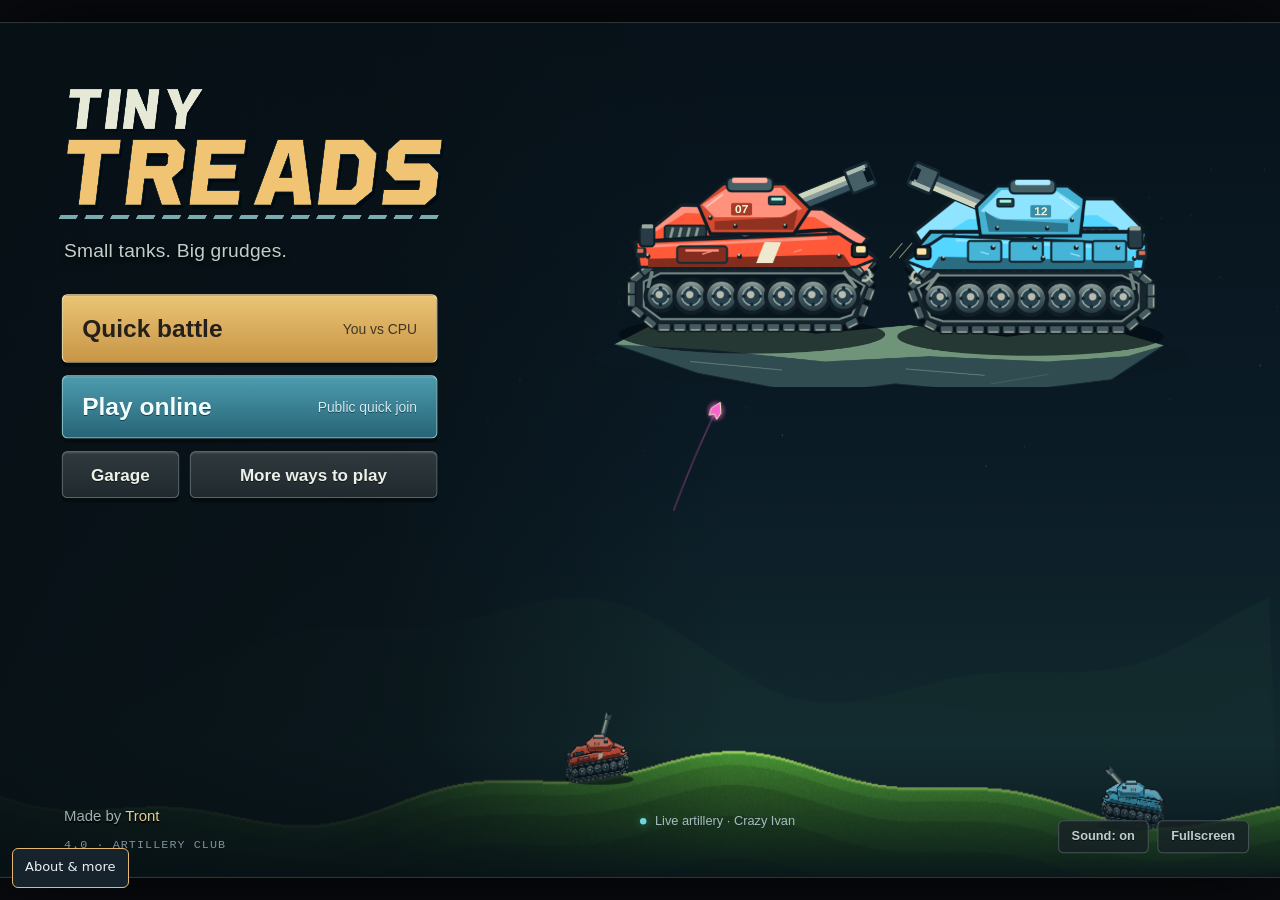
==== index.html @ 69f304ef "Adopt verified visible previews and gameplay resource policy" ====
<!doctype html>
<html lang="en">
<head>
<link rel="stylesheet" href="tront-about-discovery.css">
<link rel="stylesheet" href="tront-about-shell.css">
<script src="tront-about-shell.js"></script>

<meta charset="utf-8">
<meta name="viewport" content="width=device-width,initial-scale=1,viewport-fit=cover">
<meta name="theme-color" content="#080a08">
<title>Tiny Treads · Small tanks. Big grudges. · Tront</title>
<meta name="description" content="Tiny Treads is a free browser artillery game by Tront. Destructible terrain, 400 wild weapons, local and online rivalries. Small tanks. Big grudges.">
<meta name="author" content="Trent Sterling (Tront)">
<link rel="canonical" href="https://tront.xyz/tinytreads/">
<meta property="og:type" content="website">
<meta property="og:title" content="Tiny Treads by Tront">
<meta property="og:description" content="Small tanks. Big grudges. Turn-based artillery with destructible terrain and 400 wild weapons, against the CPU or online. Free in the browser.">
<meta property="og:url" content="https://tront.xyz/tinytreads/">
<meta property="og:image" content="https://tront.xyz/tinytreads/og-image.png?v=2">
<meta property="og:image:width" content="1200"><meta property="og:image:height" content="630">
<meta name="twitter:card" content="summary_large_image">
<meta name="twitter:title" content="Tiny Treads by Tront">
<meta name="twitter:description" content="Small tanks. Big grudges. Turn-based artillery with destructible terrain and 400 wild weapons, against the CPU or online. Free in the browser.">
<meta name="twitter:image" content="https://tront.xyz/tinytreads/og-image.png?v=2">
<style>
:root{color-scheme:dark;--acid:#c5f454;--orange:#ffac42;--muted:#9ba59b;--red:#ff6946;--blue:#55d6ff}*{box-sizing:border-box}html,body{margin:0;width:100%;height:100%;overflow:hidden;background:#040504;font:16px/1.35 Arial,Helvetica,sans-serif;color:#eff3e8;user-select:none;-webkit-user-select:none;touch-action:none}button,input,select{font:inherit}button{cursor:pointer;color:#eef0df;touch-action:manipulation}button:focus-visible,input:focus-visible,select:focus-visible{outline:2px solid #d8ff73;outline-offset:3px}button:disabled{cursor:default;filter:saturate(.2);opacity:.48}button,input,select{ -webkit-tap-highlight-color:transparent}input,select{color:#eef3e1;background:#0b0e0a;border:1px solid #4a5044;border-radius:3px;padding:10px;user-select:text;touch-action:auto}select{cursor:pointer}button{border:1px solid #6f7463;border-radius:4px;background:linear-gradient(#3a4035,#242820 45%,#191c16 47%,#292e23);box-shadow:inset 0 1px #a4ac8660,inset 0 -2px #080a06,0 2px 2px #0008;text-shadow:0 2px #000;padding:8px 15px;font-weight:700;transition:filter .1s,border-color .1s}button:hover:not(:disabled){filter:brightness(1.24);border-color:#d6e4b9}button:active:not(:disabled){transform:translateY(1px);box-shadow:inset 0 2px 5px #000b}button.primary{color:#ebffae;border-color:#9eb64c;background:linear-gradient(#5b702a,#3b4c18 48%,#253411 50%,#384721)}button.orange{border-color:#d88c40;background:linear-gradient(#a75e21,#793b15 46%,#54230e 48%,#773611);color:#fff2c6}button.flat{box-shadow:none;background:#10140dc9;border-color:#48513b;color:#c3d0ad}button.small{font-size:14px;padding:6px 12px}a{color:#c5f454;text-decoration:none}a:hover{text-decoration:underline}[hidden]{display:none!important}#stage{width:1200px;height:800px;position:absolute;left:50%;top:50%;transform-origin:center;background:#000;box-shadow:0 0 0 1px #454c35,0 0 100px #000;overflow:hidden}#field{position:absolute;inset:0;width:1200px;height:610px;display:block;cursor:crosshair}#hud{position:absolute;top:610px;left:0;width:1200px;height:190px;background:repeating-linear-gradient(0deg,#ffffff02 0px,#ffffff02 1px,transparent 1px,transparent 3px),linear-gradient(#4b5040 0,#252b20 4px,#353b2f 8px,#24291f 40%,#141912);border-top:2px solid #8b9970;box-shadow:0 -4px 12px #0009,inset 0 0 0 3px #10140e;padding:0 14px}#statusbar{height:35px;display:flex;align-items:center;gap:10px;border-bottom:1px solid #10170d;color:#c7d1ba;font-size:14px}#status{color:var(--acid);font-weight:bold;min-width:166px}#shotNote{color:#aab899;flex:1;white-space:nowrap;overflow:hidden;text-overflow:ellipsis}#controls{height:128px;display:flex;align-items:stretch;gap:10px;padding:9px 0 6px}.instrument{position:relative;border:1px solid #0b1108;border-top-color:#78866a;border-radius:5px;background:linear-gradient(#182014,#10170c);box-shadow:inset 0 2px 8px #000a,0 1px #5d6a4c88}.label{display:block;color:#b2c39c;text-transform:uppercase;letter-spacing:2px;font-size:12px;font-weight:bold}.movebox{width:116px;padding:9px 8px;text-align:center}.movebox .label{margin-bottom:6px}.movebox button{font-size:12px;padding:7px 6px;min-width:45px}.movebox strong{display:block;color:#e3edcf;font-size:16px;margin-top:5px}.weaponbox{width:332px;padding:8px 10px}.weaponbox .label{padding-left:3px}.weapon-main{padding:0;display:flex;align-items:center;text-align:left;width:100%;border:0;box-shadow:none;background:transparent;height:56px}.weapon-main img{width:47px;height:47px;margin-right:9px;image-rendering:auto}.weapon-main span{font-size:21px;overflow:hidden;white-space:nowrap;text-overflow:ellipsis}.weapon-nav{display:flex;gap:8px}.weapon-nav button{font-size:12px;padding:4px 10px}.weapon-nav .remaining{margin-left:auto;font-size:13px;color:#afbd9c;align-self:center}.anglebox{width:202px;padding:7px 8px;display:flex;gap:7px}.anglebox canvas{width:100px;height:94px;touch-action:none;cursor:crosshair}.numcol{width:75px;text-align:center}.numcol .label{margin:2px 0 5px}.readout{background:#070b05;border:1px solid #465139;box-shadow:inset 0 1px 4px #000;color:#e7ffd2;text-shadow:0 0 9px #bafa3e33;font:700 28px/1.1 'Courier New',monospace}.numcol input{width:75px;height:38px;text-align:center;padding:3px;border-radius:2px;appearance:textfield}.numcol input::-webkit-inner-spin-button{appearance:none}.pair{display:flex;gap:4px;margin-top:5px}.pair button{flex:1;padding:4px 0;font-size:13px}.powerbox{flex:1;padding:9px 12px;min-width:209px}.powerhead{display:flex;align-items:center;justify-content:space-between}.powerhead input{width:72px;height:37px;text-align:center;padding:2px;border-radius:2px;appearance:textfield}.powerhead input::-webkit-inner-spin-button{appearance:none}input[type=range]{appearance:none;background:#090e05;box-shadow:inset 0 2px 4px #000;border:1px solid #556641;border-radius:2px;height:17px;padding:0;user-select:none;touch-action:none;cursor:ew-resize}input[type=range]::-webkit-slider-thumb{appearance:none;width:15px;height:26px;background:linear-gradient(90deg,#bbc898,#edfaca 40%,#6b7c4d);border:1px solid #d5e3b4;border-radius:2px;box-shadow:0 2px 4px #000}#powerSlider{width:100%;margin:14px 0 0;background:linear-gradient(to right,#719029 0%,#c4e358 65%,#e09d39 100%)}.ticklabels{display:flex;justify-content:space-between;font:12px 'Courier New';color:#93a180;margin-top:6px}.firebox{width:183px;display:flex;flex-direction:column;gap:5px}#fire{position:relative;flex:1;border:2px solid #d79139;border-bottom:5px solid #582c0c;background:linear-gradient(#ffce67,#f08f28 44%,#bf5315 47%,#db6d1b);box-shadow:inset 0 0 0 3px #ffffff22,0 3px 9px #0009;color:#321404;font:900 italic 42px/1 Arial Black,Arial,sans-serif;text-shadow:0 1px #ffd588,2px 3px #f7b044;letter-spacing:-1px}#fire span{display:block;font:700 12px Arial;letter-spacing:2px;margin-top:7px;text-shadow:none;color:#65320e}#fire:disabled{font-size:23px;letter-spacing:0}.firebox .label{text-align:center;font-size:11px;letter-spacing:1px}#keyline{display:flex;justify-content:space-between;align-items:center;font-size:12px;color:#9ead88;height:25px;border-top:1px solid #6c785144}#keyline b{color:#d1dabc;font-weight:normal}#rangebar{position:absolute;top:69px;left:50%;transform:translateX(-50%);display:flex;gap:5px;white-space:nowrap}#rangebar button{font-size:12px;padding:6px 10px;background:#0b0b0be6;border-color:#424b3a}#rangebar .lit{color:#e1ff96;border-color:#98bb43}.overlay{position:absolute;inset:0;background:#0009;z-index:10;display:flex;align-items:center;justify-content:center;backdrop-filter:blur(3px)}.sheet{background:linear-gradient(115deg,#2d3626,#141b10 42%,#151b11);border:1px solid #828f68;box-shadow:inset 0 0 0 4px #090f07,0 30px 80px #000e;border-radius:8px;padding:28px;position:relative}.sheet:before,.sheet:after{content:'';position:absolute;top:10px;width:5px;height:5px;border-radius:50%;background:#81896e;box-shadow:0 1px 2px #000}.sheet:before{left:10px}.sheet:after{right:10px}.sheet h1,.sheet h2{font-family:Arial Black,Arial,sans-serif;margin:0;text-shadow:0 3px #000;letter-spacing:-1px}.sheet h2{font-size:36px}.eyebrow{font-size:12px;font-weight:bold;letter-spacing:3px;color:#b4d27c;text-transform:uppercase;margin-bottom:6px}.subtle{color:#b0bca2}.row{display:flex;align-items:center;gap:12px}.row.between{justify-content:space-between}.grow{flex:1}#title{background:linear-gradient(#0002,#0000);backdrop-filter:none;align-items:flex-start;padding-top:64px;pointer-events:none}#titleContent{width:600px;text-align:center;pointer-events:auto}#logo{width:600px;height:205px;display:block}#title .tagline{font-size:18px;color:#d3deb9;margin:-1px 0 22px;text-shadow:0 2px 5px #000}.title-actions{width:354px;margin:0 auto;display:grid;gap:9px}.title-actions button{height:48px;font-size:19px;box-shadow:inset 0 1px #a4ac8660,inset 0 -2px #080a06,0 5px 10px #0008}.title-actions button:first-child{height:57px;font-size:24px}.title-actions .twocol{display:flex;gap:9px}.title-actions .twocol button{width:50%;height:42px;font-size:16px}#title .signature{margin-top:15px;color:#a1ad90;font-size:13px;text-shadow:0 2px #000}.buildtag{position:absolute;bottom:15px;left:19px;color:#a8b890;font-size:12px;letter-spacing:1px}.cornerbuttons{position:absolute;bottom:12px;right:16px;display:flex;gap:8px}.setup-sheet{width:724px}.setup-grid{display:grid;grid-template-columns:1fr 1fr;gap:19px;margin:23px 0}.setup-grid label{font-size:15px;color:#b9c8a7;display:grid;gap:7px}.setup-grid input,.setup-grid select{width:100%;height:43px}.ruleline{padding:13px 0;margin-bottom:14px;border-top:1px solid #53663a;border-bottom:1px solid #53663a;font-size:15px;color:#d2dfbe}.setup-grid .wide{grid-column:1/3}.checkrow{font-size:15px!important;display:flex!important;align-items:center;gap:12px!important}.checkrow input{width:19px!important;height:19px!important;accent-color:#b8e24b;user-select:none}.shop-sheet{width:1136px;height:737px;padding:23px}.shop-layout{display:grid;grid-template-columns:212px 1fr 212px;gap:15px;height:542px;margin-top:17px}.draft-side{background:#080e078f;border:1px solid #374630;border-radius:4px;padding:14px}.draft-side h3{margin:0 0 12px;font-size:17px}.draft-slots{display:flex;flex-direction:column;gap:6px}.draft-slot{font-size:13px;height:36px;display:flex;align-items:center;gap:6px;border-bottom:1px solid #26321e}.draft-slot img{width:25px;height:25px}.draft-slot.empty{color:#46573a}.draft-slot span{overflow:hidden;white-space:nowrap;text-overflow:ellipsis}#offer{display:grid;grid-template-columns:1fr 1fr;grid-template-rows:repeat(10,1fr);gap:5px;align-content:start}.offer{display:flex;align-items:center;padding:3px 7px;text-align:left;font-size:14px;height:48px}.offer img{width:33px;height:33px;margin-right:7px;flex-shrink:0}.offer .wpname{display:block;white-space:nowrap;overflow:hidden;text-overflow:ellipsis;max-width:198px}.offer small{display:block;font-size:10px;color:#aab991;margin-top:2px;letter-spacing:1px;text-transform:uppercase}.offer.claimed{background:#080c06;box-shadow:none;border-color:#2c3624;opacity:.4}.offer.selected{border-color:#d1ed82;box-shadow:inset 0 0 12px #92d73222}.shop-footer{margin-top:13px;display:flex;align-items:center;gap:12px;min-height:55px}#shopDescription{font-size:14px;color:#c1d0ab;flex:1}.arsenal-sheet{width:1110px;height:735px;display:flex;flex-direction:column;padding:25px}.arsenal-controls{display:flex;gap:11px;margin:18px 0 13px}.arsenal-controls input{flex:1}.arsenal-controls select{max-width:200px}.arsenal-layout{display:grid;grid-template-columns:1fr 285px;gap:18px;min-height:0;flex:1}.arsenal-list{overflow-y:auto;touch-action:pan-y;display:grid;grid-template-columns:1fr 1fr;gap:7px;align-content:start;padding:1px 8px 4px 0;scrollbar-color:#607540 #10170c;scrollbar-width:thin}.arsenal-item{display:flex;align-items:center;gap:9px;height:67px;text-align:left;padding:7px 9px;font-size:15px}.arsenal-item img{width:40px;height:40px}.arsenal-item>span{min-width:0}.arsenal-item .wpname{display:block;white-space:nowrap;overflow:hidden;text-overflow:ellipsis}.arsenal-item small{display:block;font-size:11px;color:#abbc96;margin-top:3px}.arsenal-item.selected{border-color:#c2ef64;background:linear-gradient(#3f532c,#22351a)}.arsenal-item.used{opacity:.38}.weapon-detail{border:1px solid #4f643a;border-radius:5px;background:#080f0799;padding:21px;display:flex;align-items:center;text-align:center;flex-direction:column}.weapon-detail>img{width:130px;height:130px;margin:6px 0 10px}.weapon-detail h3{font-size:24px;line-height:1.15;margin:4px 0 10px}.weapon-detail p{font-size:15px;color:#bccba9;line-height:1.5;min-height:72px;margin:10px 0 12px}.weapon-detail button{width:100%;font-size:17px;margin-top:auto}.badge{font-size:11px;letter-spacing:1px;color:#cedc9b;background:#253617;padding:5px 9px;border:1px solid #52683a;border-radius:3px;display:inline-block}.detail-meta{font-size:12px;color:#8fa176;margin:10px 0 15px}.arsenal-bottom{font-size:12px;color:#9cad85;margin-top:12px}.pause-sheet{width:518px}.pause-sheet .buttons{display:grid;gap:10px;margin-top:24px}.pause-sheet .buttons button{height:43px}.settingsrow{display:flex;align-items:center;justify-content:space-between;font-size:15px;margin:15px 0}.settingsrow input[type=range]{width:170px}.help-sheet{width:758px}.help-sheet p{color:#c1ceb1;font-size:16px}.help-grid{display:grid;grid-template-columns:1fr 1fr;gap:11px 25px;margin:23px 0}.help-grid div{padding:9px 0;border-bottom:1px solid #3d4d2d;font-size:15px}.help-grid b{color:#d9eea6;display:block;font-size:16px;margin-bottom:3px}.results-sheet{width:700px;text-align:center}.result-title{font-size:49px!important;margin:8px 0 20px!important}.scorecards{display:flex;gap:20px;margin:23px 0}.scorecard{flex:1;padding:23px;border:1px solid #617a43;background:#080c06}.scorecard strong{display:block;font:700 64px 'Courier New';color:#ecf6db}.scorecard h3{margin:0 0 10px;font-size:20px}.scorecard small{color:#b1c09b}.results-sheet .row{justify-content:center}.results-sheet .row button{font-size:17px}#perf{position:absolute;left:12px;top:87px;pointer-events:none;z-index:8;font:12px/1.55 'Courier New';white-space:pre;background:#080b06e8;border:1px solid #5c733a;color:#d7e9b0;padding:10px}#toast{position:absolute;left:50%;top:555px;transform:translateX(-50%);padding:10px 23px;color:#e9f8d2;background:#0b1007eb;border:1px solid #728753;z-index:20;border-radius:4px;font-size:15px;pointer-events:none;max-width:900px;text-align:center}#bootError{position:absolute;inset:20px;z-index:100;background:#190d07;border:2px solid #ff9e3e;white-space:pre-wrap;padding:40px;font:17px monospace;user-select:text}#portraitHint{position:fixed;top:3px;left:0;right:0;text-align:center;color:#a4b58c;font-size:11px;display:none;pointer-events:none}@media(orientation:portrait){#portraitHint{display:block}}@media(prefers-reduced-motion:reduce){button{transition:none}}

/* Tiny Treads: a machined little arcade, not a dashboard. */
#title{padding:70px 0 0 65px;justify-content:flex-start;align-items:flex-start;background:linear-gradient(90deg,#02050255,transparent 70%)}#titleContent{width:570px;text-align:left}#logo{width:570px;height:195px}#title .tagline{text-align:center;font-size:22px;letter-spacing:.8px;margin:14px 0 24px;color:#eef5cf}#title .signature{text-align:center;font-size:15px;margin-top:20px}.title-actions{position:absolute;left:769px;top:99px;width:348px;gap:11px;padding:20px;background:linear-gradient(120deg,#283022ed,#10160ce8);border:1px solid #7a8a59;box-shadow:inset 0 0 0 4px #0a0f07,0 20px 50px #000a;border-radius:6px}.title-actions button{height:48px;font-size:18px}.title-actions button:first-child{height:72px;font-size:24px}.title-actions button small{display:block;font:12px Arial;letter-spacing:0;margin-top:2px;opacity:.78}.title-actions .twocol button small{display:none}.title-actions .twocol button{font-size:15px;height:45px;padding:5px 4px}.title-strap{font:700 12px 'Courier New',monospace;color:#b2c890;letter-spacing:2px;text-align:center;margin:0 0 4px}.title-emblem{width:390px;margin:38px auto 0;text-align:center;border-top:1px solid #7390426b;border-bottom:1px solid #7390426b;padding:15px 0;color:#bfd599;font:700 14px 'Courier New',monospace;letter-spacing:2px}.title-emblem b{color:#ebffb6}.buildtag{font-size:13px}.cornerbuttons{pointer-events:auto}#titleTanks{width:520px;height:138px;margin-left:24px;margin-top:4px;display:block}.setup-sheet{width:980px;padding:25px}.setup-grid{grid-template-columns:1fr 1fr 1fr;gap:14px;margin:19px 0}.setup-grid input,.setup-grid select{height:42px}.setup-grid label{font-size:15px}.setup-grid .wide{grid-column:auto}.setup-checks{display:flex;align-items:center;gap:24px;margin:12px 0 18px;font-size:15px}.setup-checks label{display:flex;gap:8px;align-items:center}.setup-checks input{width:18px;height:18px;accent-color:#c7ed57}.setup-sheet .ruleline{margin:12px 0;padding:12px 0}.landscape-peek{position:absolute;right:29px;top:25px;width:176px;height:61px;border:1px solid #495536;border-radius:3px}.setup-sheet h2{font-size:32px}.setup-sheet .eyebrow{max-width:650px}.garage-sheet{width:1088px;height:714px;padding:27px}.garage-layout{display:grid;grid-template-columns:550px 1fr;gap:28px;margin-top:12px}.garage-display{position:relative}#garageCanvas{width:550px;height:394px;background:radial-gradient(ellipse at 50% 80%,#26321b,#090f09 70%);border:1px solid #415431;border-radius:4px}.garage-callout{text-align:center;margin:-70px 0 22px;position:relative}.garage-callout strong{font:900 30px Arial Black,Arial;letter-spacing:4px;color:#deedb8;display:block}.garage-callout span{color:#9fb18a;font-size:14px}.garage-display>.row{justify-content:center;margin-top:38px}.garage-controls label{display:flex;align-items:center;justify-content:space-between;color:#bfd5a4;font-size:15px;margin:3px 0 16px;gap:12px}.garage-controls input{height:37px;flex:1;width:100px}.garage-label{font-size:13px;color:#aaba94;text-transform:uppercase;letter-spacing:2px;margin:12px 0 7px}.choice-grid{display:grid;grid-template-columns:repeat(4,1fr);gap:6px}.choice-grid.three{grid-template-columns:repeat(3,1fr)}.choice-grid button{padding:9px 4px;font-size:14px}.choice-grid button.selected,.paint-grid button.selected{border-color:#e9ff9e;color:#eeffc3;box-shadow:inset 0 0 0 1px #accd53,0 0 9px #bfd84333}.paint-grid{display:grid;grid-template-columns:repeat(4,1fr);gap:6px}.paint-grid button{height:46px;font-size:11px;padding:4px 3px;background:#0b1309}.paint-grid i{display:block;height:13px;margin:0 4px 3px;background:var(--paint);border:1px solid #ffffff50;border-radius:2px}.online-sheet{width:1074px;height:717px;padding:26px}.online-layout{display:grid;grid-template-columns:1fr 295px;gap:24px;margin-top:16px;height:520px}.lobby-main{border:1px solid #3e502d;background:#080f0788;padding:16px 22px;position:relative;text-align:center}.lobby-radar{width:75px;height:75px;border:1px solid #718c43;border-radius:50%;margin:3px auto 8px;position:relative;background:radial-gradient(#738e3622,transparent 67%);overflow:hidden}.lobby-radar:before,.lobby-radar:after{content:'';position:absolute;background:#78934844}.lobby-radar:before{height:1px;width:100%;top:50%;left:0}.lobby-radar:after{width:1px;height:100%;left:50%;top:0}.lobby-radar span{position:absolute;inset:0;background:conic-gradient(from 0deg,transparent 180deg,#b3f14455 360deg);animation:radar 2.5s linear infinite}.lobby-radar b{position:absolute;inset:0;display:grid;place-items:center;font:700 24px 'Courier New';color:#d9f3a4}@keyframes radar{to{transform:rotate(360deg)}}.lobby-main h3{font:900 24px Arial Black,Arial;margin:6px 0 5px;color:#e4f4bf}.lobby-main p{font-size:15px;color:#b9cba7;margin:4px 0 10px;min-height:38px}.lobby-actions{justify-content:center;margin:13px 0 12px;gap:8px}.lobby-actions button{font-size:15px;padding:10px}.join-row{display:flex;gap:9px}.join-row input{flex:1;min-width:0;font:700 17px 'Courier New';letter-spacing:2px;text-transform:uppercase}.join-row button{font-size:15px}.lobby-footnote{font-size:13px;color:#8fa180;margin-top:13px;line-height:1.5}.lobby-settings label{display:grid;grid-template-columns:81px 1fr;align-items:center;gap:5px;font-size:14px;color:#bfd0a9;margin:7px 0}.lobby-settings select{width:100%;font-size:13px;padding:7px 6px;height:36px}.lobby-settings p{font-size:13px;color:#96a781;line-height:1.55;margin-top:14px}.lobby-settings .checkwrap{flex-wrap:wrap;gap:4px 13px;margin-top:12px}.lobby-settings .checkwrap label{display:flex;gap:5px;font-size:13px;margin:3px 0}.checkwrap input{accent-color:#c3e368;width:16px;height:16px}.connection-bottom{border-top:1px solid #394a2c;padding-top:13px;margin-top:13px;color:#9ab382;display:flex;justify-content:space-between;align-items:center;font:13px 'Courier New';height:32px}#roomBadge{display:flex;align-items:center;justify-content:center;gap:12px;background:#131e0c;border:1px solid #657e3d;padding:9px;margin:8px 0}#roomBadge>span{font-size:11px;width:38px;text-align:left;letter-spacing:1px;color:#a4bc83}#roomCodeLabel{font:700 24px 'Courier New';letter-spacing:3px;color:#e1ffac}#roomBadge button{font-size:12px;padding:6px 8px}#lobbyPeople{height:59px;overflow:hidden;display:flex;flex-direction:column;gap:4px;margin:3px 0}.peer-row{font-size:14px;display:flex;align-items:center;gap:9px;color:#d5e1bd;padding:5px 8px;background:#14200e;text-align:left;border-left:3px solid #bfec65}.peer-row small{margin-left:auto;color:#8eb568}.connection-dot{display:inline-block;width:7px;height:7px;border-radius:50%;background:#b7ec55;box-shadow:0 0 6px #bbfa59}#networkBar{position:absolute;top:74px;left:23px;right:23px;display:flex;align-items:center;gap:9px;z-index:2;font:12px 'Courier New';color:#a3bf8c;pointer-events:none}#networkBar button{pointer-events:auto;font:12px Arial;padding:4px 8px}#networkBar button:first-of-type{margin-left:auto}#emoteBubble{position:absolute;left:50%;top:131px;transform:translateX(-50%);background:#111c0df5;border:1px solid #98b36c;padding:11px 20px;border-radius:4px;color:#ebf8d4;z-index:9;font-size:17px;pointer-events:none}.lost-sheet{width:870px;padding:35px}.lost-sheet p{color:#b7c8a4;margin:20px 0;line-height:1.6}.smallprint{font-size:13px}.credits-sheet{width:992px;padding:31px}.credit-lead{font-size:18px;color:#dcebbf}.credit-columns{display:grid;grid-template-columns:1fr 1fr;gap:31px;margin:17px 0 22px}.credit-columns h3{font-size:17px;color:#d7edac;margin:10px 0}.credit-columns p{font-size:14px;line-height:1.55;color:#aabf98;margin:10px 0}.credit-columns section+section{border-left:1px solid #3d4d2c;padding-left:27px}.shop-sheet{height:752px}.shop-layout{height:480px;grid-template-columns:218px 1fr 218px;gap:12px;margin-top:13px}#offer{grid-template-rows:repeat(10,1fr);gap:4px}.offer{height:43px;font-size:14px;padding:3px 5px}.offer img{width:30px;height:30px;margin-right:5px}.offer small{font-size:10px}.draft-side{padding:12px}.draft-slot{height:34px;font-size:13px}.draft-slots{gap:5px}.shop-footer{height:113px;position:relative;padding:14px 0 0 292px;display:flex;gap:10px;align-items:flex-end;flex-wrap:wrap}.shop-footer #shopDescription{flex-basis:100%;height:43px;font-size:14px;line-height:1.35;margin:0}.shop-footer button{font-size:14px;padding:8px 13px}.shop-footer #shopExit{margin-left:auto}.offer.shuffle-lit{filter:brightness(1.7)!important;border-color:#e9ffaa!important;background:linear-gradient(#607c29,#314614)!important;box-shadow:0 0 14px #c8f45760!important;opacity:1!important}.offer.just-picked{outline:2px solid var(--acid);outline-offset:-2px}.draft-slot.just-dealt{animation:slotflash .6s ease-out}@keyframes slotflash{from{background:#b9fa5266;transform:translateX(6px)}to{background:transparent;transform:translateX(0)}}.flying-weapon{position:absolute;z-index:32;pointer-events:none;background:linear-gradient(#53642b,#263214);border:1px solid #d8ee9a;box-shadow:0 8px 20px #000b;border-radius:4px;padding:5px 9px;display:flex;gap:7px;align-items:center;font-size:13px;color:#eaffc1;transform-origin:left top;transition:transform .26s cubic-bezier(.12,.66,.25,1),opacity .26s}.flying-weapon img{width:25px;height:25px}.deal-progress{position:absolute;bottom:0;left:0;height:3px;background:#bcdf65;transition:width .1s;box-shadow:0 0 12px #c1ef44}#demoDock{position:absolute;z-index:15;width:270px;height:96px;overflow:hidden;background:#000;border:1px solid #4e623c;border-radius:3px;pointer-events:none;box-shadow:inset 0 0 15px #000}.demo-caption{position:absolute;top:5px;left:6px;font:8px 'Courier New';letter-spacing:1px;color:#b4c992}#demoName{position:absolute;bottom:5px;left:7px;right:7px;color:#dbe9c9;font-size:11px;text-shadow:0 1px 3px #000}#weaponDemo{width:100%;height:100%;display:block}.weapon-detail{padding-bottom:135px;position:relative}.weapon-detail #equipWeapon{position:absolute;bottom:13px;left:16px;right:16px;width:calc(100% - 32px)}.round-strip{display:flex;justify-content:center;align-items:center;gap:15px;margin:15px 0 5px;padding:10px;background:#080e0688;border:1px solid #3a5026}.round-strip b{font:700 20px 'Courier New';color:#ddecba}.round-pips{display:flex;gap:5px}.round-pips i{width:10px;height:10px;border:1px solid #566a3c;transform:rotate(45deg);background:#192610}.round-pips i.won{background:var(--pcolor);box-shadow:0 0 9px var(--pcolor)}.results-sheet{min-width:760px;max-width:850px}.result-title{font-size:42px!important}.scorecard strong{font-size:54px}.scorecard small{font-size:14px}.scorecards{margin-top:20px}.record-line{color:#b9cd9d;font-size:14px;margin:12px 0}.footer-version{font-size:12px}.input-help{font-size:12px;color:#96aa7c}
@media (prefers-reduced-motion:reduce){.lobby-radar span{animation:none}.flying-weapon{transition-duration:.05s}.draft-slot.just-dealt{animation:none}}

#titleContent #quickPlay{height:64px}#resultExtra{font-size:14px;color:#b7caa0;line-height:1.5;margin:14px 0 18px}

.weapon-detail{padding:14px;min-height:0}.weapon-detail>img{width:100px;height:100px;margin:0 0 8px}.weapon-detail p{min-height:0;margin:8px 0;font-size:14px}.detail-meta{font-size:11px;margin:6px 0}.weapon-detail #demoDock{position:relative;flex-shrink:0;left:auto!important;top:auto!important;width:100%!important;height:95px!important;margin:7px 0 10px}.weapon-detail #equipWeapon{position:static;width:100%;margin-top:auto;left:auto;right:auto;bottom:auto;font-size:16px}

.title-actions #titlePrivate{height:34px;font-size:14px;padding:5px 7px;margin-top:-5px;background:linear-gradient(#262d20,#141b0e)}

.seat-role{display:inline-block;vertical-align:middle;font:10px "Courier New",monospace;letter-spacing:1px;border:1px solid #617346;padding:3px 4px;margin-left:4px;color:#c3d8a9}

/* 4.0: graphite instrumentation, warm paint, and progressive disclosure. */
:root{--acid:#eac16a;--orange:#f69e54;--muted:#9aa6ab;--red:#ff7856;--blue:#76d8e9}
html,body{background:#090c10;color:#edf0e9;font-family:Arial,Helvetica,sans-serif}
#stage{box-shadow:0 0 0 1px #394449,0 0 80px #000}
button{border:1px solid #58666a;background:linear-gradient(#303a3e,#20292d);border-radius:5px;box-shadow:inset 0 1px #b1c1c422,0 3px 0 #080c0e;text-shadow:0 1px #0009;color:#eef1ea;transition:background .12s,filter .12s,border-color .12s}
button:hover:not(:disabled){filter:brightness(1.14);border-color:#e5cc94}
button.primary{background:linear-gradient(#eac475,#c89646);border-color:#f3daa7;color:#25201b;text-shadow:none;box-shadow:inset 0 1px #fff5ce,0 3px 0 #694921}
button.orange{background:linear-gradient(#4c9cae,#276477);border-color:#85c6cf;color:#f2ffff;text-shadow:0 1px #173f4e;box-shadow:inset 0 1px #aee3df33,0 3px 0 #173942}
button.flat{background:#172125d9;color:#bfccd0;border-color:#445155}
input,select{background:#111b20;border-color:#48585e;color:#eef2e9;border-radius:4px}
.sheet{background:linear-gradient(130deg,#273337,#141e23 60%);border:1px solid #5c6c71;box-shadow:inset 0 0 0 4px #0d1519,0 25px 70px #000c;border-radius:9px}
.sheet:before,.sheet:after{background:#657579}.sheet h2{letter-spacing:-1px;font-size:32px;text-shadow:0 2px #0008}.eyebrow{color:#d1b17b;letter-spacing:2px;font-size:11px}.subtle{color:#a9b7b9}.sheet label{color:#b5c2c3}.overlay{background:#02070baa;backdrop-filter:blur(2px)}
#title{padding:0;background:linear-gradient(90deg,#071015ed 0,#071015c4 30%,#07101500 57%);pointer-events:none;backdrop-filter:none}
#titleContent{position:absolute;left:45px;top:48px;width:414px;text-align:left;pointer-events:auto}
#logo{width:414px;height:153px;object-fit:contain}
#title .tagline{font-size:18px;letter-spacing:.2px;text-align:left;color:#c3ceca;margin:0 0 29px 15px}
.title-actions{position:static;width:352px;margin:0 0 0 13px;padding:0;background:none;border:0;box-shadow:none;display:grid;gap:12px}
.title-actions button,.title-actions button:first-child{height:59px;font-size:23px;letter-spacing:0;box-shadow:inset 0 1px #ffffff30,0 4px 0 #040c0f}
.title-actions>button{text-align:left;padding:12px 18px;display:flex;align-items:center;justify-content:space-between}
.title-actions button small{font:13px Arial;opacity:.84;margin:0}
.title-actions .twocol{gap:10px}.title-actions .twocol button,.title-actions .twocol button:first-child{height:44px;font-size:16px;padding:9px}
.title-actions .twocol button:first-child{width:32%}.title-actions .twocol button:last-child{width:68%}
#morePanel{display:grid;grid-template-columns:1fr 1fr;gap:8px;padding:8px 0 0;background:#0b161ce8;border-radius:4px}
#morePanel button,#morePanel button:first-child{height:37px;font-size:14px;padding:7px 6px}
#titleTanks{position:absolute;left:515px;top:66px;width:650px;height:275px;margin:0;pointer-events:none}
#title .signature{position:absolute;left:60px;bottom:47px;text-align:left;font-size:14px;margin:0;color:#9eb0b4;pointer-events:auto}
#title .signature a{color:#e5ca92}.buildtag{font:11px 'Courier New';left:60px;bottom:24px;color:#7d9198}.cornerbuttons{bottom:22px;right:29px}.cornerbuttons button{height:31px;font-size:12px}
#attractCaption{position:absolute;bottom:44px;left:50%;font-size:12px;color:#a6bbc0;display:flex;gap:8px;align-items:center}
#attractCaption i{width:6px;height:6px;border-radius:50%;background:#6fd6dc;box-shadow:0 0 8px #6fd6dc66}
#hud{background:linear-gradient(#68777a 0,#263238 3px,#182329 6px,#111b20);border-top:1px solid #8fa5a9;box-shadow:0 -5px 20px #0008,inset 0 0 0 3px #101a1f;padding:0 16px}
.instrument{background:linear-gradient(#0b161c,#111e23);border-color:#0a1318;border-top-color:#3d535e;box-shadow:inset 0 1px 4px #0007,0 1px #64777c33}.label{color:#95aab2;letter-spacing:1.4px;font-size:12px}
#statusbar{border-bottom-color:#35434a;font-size:14px}#status{min-width:150px}#shotNote{font-size:13px;color:#a0b4b9}#statusbar button{font-size:13px}
#fire{background:linear-gradient(#f6ce83,#e6a954 48%,#ce843a);border:1px solid #f6d293;border-bottom:4px solid #80512e;border-radius:5px;color:#291e14;text-shadow:0 1px #ffe2a3;box-shadow:inset 0 0 0 3px #fff4bd18,0 3px 9px #0006}
#fire span{color:#704a28}#keyline{color:#8b9ea5;border-top-color:#475b6233}#keyline b{color:#b6c4c7}.readout{background:#081219;color:#f8ddb0;border-color:#465c66;box-shadow:inset 0 1px 4px #000;text-shadow:none}
#powerSlider{background:linear-gradient(90deg,#3d7184,#63b4bb 60%,#dfb671);border-color:#4b6973}.ticklabels{color:#7e98a3}.weapon-main span{font-size:21px}.weapon-main img{width:51px;height:51px}.weapon-main:hover:not(:disabled){background:#21353d66}.weaponbox{width:340px}#controls{gap:10px}
.setup-sheet{width:870px;padding:27px}.setup-grid{grid-template-columns:repeat(3,1fr);gap:15px}.setup-sheet details{border-top:1px solid #42565e;margin:20px 0;padding:13px 0 0}.setup-sheet summary{cursor:pointer;color:#d8c398;font-size:16px;list-style:disclosure-closed}.setup-sheet details[open] summary{list-style:disclosure-open}.advanced-grid{display:grid;grid-template-columns:repeat(3,1fr);gap:14px;margin-top:16px}.advanced-grid label{display:grid;gap:6px;font-size:14px}.advanced-grid input,.advanced-grid select{width:100%;height:40px}.setup-checks{gap:18px;margin-bottom:4px}.setup-checks label{font-size:13px}.setup-checks input{accent-color:#e6bb6d}.ruleline{border:0!important;font-size:14px!important;color:#99afb8;padding:2px 0 12px!important;margin:4px 0!important}.setup-sheet .eyebrow{display:none}.landscape-peek{border-color:#435e6c}
.garage-sheet{width:1090px;height:708px;padding:27px}.garage-layout{grid-template-columns:560px 1fr;gap:26px;margin-top:18px}.garage-display{height:565px}.garage-display canvas#garageCanvas{width:560px;height:418px;background:radial-gradient(ellipse at 55% 70%,#334751 0,#14242d 50%,#0b171f 95%);border:1px solid #435a66;border-radius:6px}
.garage-callout{margin:-77px 0 16px;pointer-events:none}.garage-callout strong{font:900 27px Arial;letter-spacing:5px;color:#e6d9bc}.garage-callout span{font-size:13px;color:#93a7af}.garage-display>.row{margin-top:35px}.garage-controls .garage-label{font-size:11px;color:#91a9b1;margin:13px 0 6px}.choice-grid button{background:#1b2a31;font-size:14px;border-color:#3e5864;box-shadow:none}.choice-grid button.selected,.paint-grid button.selected{background:#344950;border-color:#eac16a;color:#f8deaa;box-shadow:inset 0 -2px #dcb777}
.paint-grid{grid-template-columns:repeat(6,1fr);gap:6px}.paint-grid button{height:47px;position:relative;font-size:0;border-color:#354d56;background:#0e1a20;box-shadow:none}.paint-grid i{height:31px;margin:2px;border:0;border-radius:3px}.paint-grid button::after{content:'';position:absolute;inset:6px;border:1px solid #ffffff29;border-radius:3px;pointer-events:none}.garage-controls input{border-color:#50646c}.garage-controls .choice-grid.three{grid-template-columns:repeat(3,1fr)}
.arsenal-sheet,.shop-sheet{background:linear-gradient(130deg,#26373c,#142129 70%)}.arsenal-controls input,.arsenal-controls select{border-color:#405962}.arsenal-item{background:#172931;border-color:#354f5c;text-shadow:none}.arsenal-item.selected{background:#294651;border-color:#d4bd84;box-shadow:inset 3px 0 #e9bc68}.arsenal-item small{color:#8ea9b4}.weapon-detail{background:#0d1e27;border-color:#38515d}.weapon-detail p{color:#bfd0d5;font-size:15px}.weapon-detail h3{color:#ecdbb7}.badge{border-color:#47616c;color:#abc4cc;background:#18333e}.detail-meta{color:#8a9ea7;font-size:11px}.arsenal-list{scrollbar-color:#607a85 #12232b}.arsenal-controls #familyFilter{max-width:235px}.weapon-detail #demoDock{height:150px!important;border-color:#4d6974}.weapon-detail>img{width:84px;height:84px}.arsenal-layout{height:500px}
.draft-side{background:#10222c;border-color:#3c5663}.draft-slot{border-color:#344953;color:#c2d3d7}.draft-slot.empty{color:#506671}.offer{background:#1d333d;border-color:#425b67;text-shadow:none}.offer small{color:#8ea8b4}.offer.claimed{opacity:.3}.offer.shuffle-lit{background:linear-gradient(#886d37,#584726)!important;border-color:#ffe8a5!important;box-shadow:0 0 15px #faca3d33!important}.shop-footer #shopDescription{color:#b6cbd2}.draft-side h3{border-bottom-color:#365362}
#demoDock{border-color:#516d79;background:#07121b}.demo-caption{font-size:9px;color:#a0bac6}.demo-caption,#demoName{background:#07151cb8;padding:1px 3px;border-radius:2px}#demoName{font-size:12px}
.online-sheet{height:auto;min-height:480px;width:950px}.online-layout{height:auto;min-height:330px;grid-template-columns:1fr 265px}.lobby-main{background:#10232a;border-color:#385865}.lobby-main h3{color:#e8d9b5}.lobby-main p{color:#a9c1ca}.lobby-footnote{font-size:12px;color:#738c99}.lobby-settings p{display:none}.lobby-settings select{border-color:#3c5864}.lobby-settings .eyebrow{color:#bfaa7e}.peer-row{background:#1c333d;border-color:#a3d6d8}.peer-row small{color:#9cbdc9}.lobby-radar{border-color:#66858e;background:radial-gradient(#7ad7da11,transparent)}.lobby-radar span{background:conic-gradient(from 0deg,transparent 180deg,#5ac5db44 360deg)}.connection-dot{background:#7bcbcf;box-shadow:0 0 7px #78d1d544}.connection-bottom{border-color:#385564;color:#8fb5c2}
#online.public-search .online-sheet{width:640px}#online.public-search .online-layout{display:block;min-height:260px}#online.public-search .lobby-settings,#online.public-search .join-row,#online.public-search .lobby-actions,#online.public-search .lobby-footnote{display:none}
#networkBar{font-size:11px;top:85px;left:22px;color:#8fabb6}#rangebar{top:79px}#rangebar button{background:#122730e8;color:#bed1d8;border-color:#415d68;font-size:13px}.scorecard{background:#10212a;border-color:#415763}.scorecard small{color:#9fb8c2}.scorecard strong{color:#f0dcc0}.scorecards{gap:14px}.round-strip{background:#192e38;border-color:#3c5460}.round-strip b{color:#e2c899}.results-sheet{max-width:1100px}.results-sheet.four-results{width:1040px}.four-results .scorecards{grid-template-columns:repeat(4,1fr)}.four-results .scorecard{padding:17px 9px}.four-results .scorecard h3{font-size:18px}.four-results .scorecard strong{font-size:44px}.four-results .scorecard small{font-size:12px}
#brawl .sheet{width:880px;padding:32px}#brawl h2{font-size:34px}.brawl-seats{display:grid;grid-template-columns:repeat(4,1fr);gap:12px;margin:24px 0}.brawl-seat{background:#10202a;border:1px solid #3c5663;border-radius:7px;text-align:center;padding:13px 8px;color:#bfd0d8;min-height:115px}.brawl-seat canvas{width:140px;height:83px;display:block;margin:0 auto 4px}.brawl-seat b{display:block;font-size:16px}.brawl-seat small{font-size:12px;color:#7fa4b5}.brawl-actions{display:grid;grid-template-columns:1fr 1fr;gap:11px;margin-top:18px}.brawl-actions button{height:49px;font-size:17px}.brawl-bottom{margin-top:22px;display:flex;gap:12px;align-items:center}.brawl-bottom input{flex:1;min-width:100px}#partyStatus{color:#aac3ce;font-size:15px;min-height:24px}#partyCode{color:#f4d193;font:700 22px 'Courier New';letter-spacing:3px}.brawl-head{display:flex;justify-content:space-between;align-items:center}.brawl-count{display:flex;gap:12px;align-items:center;color:#9eb6c0;font-size:14px}
#turnRibbon{position:absolute;top:106px;left:50%;transform:translateX(-50%);z-index:3;display:flex;gap:5px;pointer-events:none}#turnRibbon span{padding:5px 9px;border-radius:4px;color:#a4bac4;background:#14232be0;font-size:12px;border:1px solid #314854}#turnRibbon span.now{color:#fff0d3;border-color:#bc9e65;background:#4b3b27d9}
@media(prefers-reduced-motion:reduce){.lobby-radar span{animation:none}.flying-weapon{transition:none}}

/* Visual pass 2: readable paint labels, full antenna clearance. */
.paint-grid{grid-template-columns:repeat(4,1fr)}.paint-grid button{height:43px;font-size:11px;color:#c8d5d7;padding:4px 2px}.paint-grid i{height:16px;margin:0 5px 3px}.paint-grid button::after{display:none}

/* Visual pass 3: once connected, the lobby is a lobby, not another mode-selection menu. */
#brawl.in-room .brawl-actions,#brawl.in-room #partyInput,#brawl.in-room #partyJoin{display:none}
#brawl.public-room #partyJoinRow{display:none}
#brawl.in-room .sheet{width:880px}

</style>
</head>
<body>
<div id="stage" data-tront-discovery-game-surface>
 <canvas id="field" width="1200" height="610" aria-label="Artillery battlefield. Drag to aim. In the range, drag the target to reposition it."></canvas>
 <div id="rangebar" hidden><button id="repairBtn">Repair terrain</button><button id="terrainBtn">New landscape</button><button id="trajectoryBtn">Trajectory: off</button><button id="rangeArsenal">All 400 weapons</button></div>
 <div id="hud" hidden>
  <div id="statusbar"><span id="status">Ready</span><span id="shotNote">Aim, set power, fire.</span><button class="small flat" id="arsenalBtn">Weapons</button><button class="small flat" id="helpBtn">Help</button><button class="small flat" id="menuBtn">Menu</button></div>
  <div id="controls">
   <div class="instrument movebox"><span class="label">Move</span><div class="row" style="gap:4px"><button id="moveLeft">Left</button><button id="moveRight">Right</button></div><strong id="moves">4 left</strong></div>
   <div class="instrument weaponbox"><span class="label">Weapon</span><button class="weapon-main" id="weaponPick"><img id="weaponIcon" alt=""><span id="weaponName">Single Shot</span></button><div class="weapon-nav"><button id="previousWeapon">Previous</button><button id="nextWeapon">Next</button><span class="remaining" id="ammo">10 shots</span></div></div>
   <div class="instrument anglebox"><canvas id="angleDial" width="200" height="188" aria-label="Drag this dial to change angle"></canvas><div class="numcol"><span class="label">Angle</span><input id="angleNumber" class="readout" type="number" min="0" max="180" step="1" aria-label="Firing angle"><div class="pair"><button id="angleDown" aria-label="Decrease angle">−1°</button><button id="angleUp" aria-label="Increase angle">+1°</button></div></div></div>
   <div class="instrument powerbox"><div class="powerhead"><span class="label">Power</span><input id="powerNumber" class="readout" type="number" min="1" max="100" step="1" aria-label="Firing power"></div><input id="powerSlider" type="range" min="1" max="100" step="1" aria-label="Firing power slider"><div class="ticklabels"><span>0</span><span>25</span><span>50</span><span>75</span><span>100</span></div></div>
   <div class="firebox"><button id="fire">FIRE<span>SPACE</span></button><span class="label" id="volleyHud">Volley 1 / 10</span></div>
  </div>
  <div id="keyline"><span><b>Drag battlefield</b> aim + power &nbsp; · &nbsp; <b>W / S</b> angle &nbsp; <b>Q / E</b> power &nbsp; <b>A / D</b> move &nbsp; <b>Z / X</b> weapon</span><span id="versionTag">TINY TREADS 4.0 · TRONT</span></div>
 </div>
 <div id="title" class="overlay">
  <div id="titleContent"><canvas id="logo" width="1200" height="410" aria-label="Tiny Treads"></canvas><p class="tagline">Small tanks. Big grudges.</p>
   <div class="title-actions"><button class="primary" id="quickPlay">Quick battle <small>You vs CPU</small></button><button class="orange" id="onlinePlay">Play online <small>Public quick join</small></button>
    <div class="twocol"><button id="titleGarage">Garage</button><button id="moreModes" aria-expanded="false">More ways to play</button></div>
    <div id="morePanel" hidden><button id="draftPlay">Custom battle</button><button id="localPlay">Local duel</button><button id="practicePlay">Target range</button><button id="titleArsenal">Arsenal</button><button id="titlePrivate">Private online room</button><button id="brawlEntry">4-tank brawl</button><button id="titleHelp">How to play</button><button id="titleCredits">Credits</button></div>
    <button id="resumeOnline" class="small" hidden>Reconnect to saved duel</button>
   </div>
  </div><canvas id="titleTanks" width="1300" height="550" aria-hidden="true"></canvas>
  <div class="signature">Made by <a href="https://tront.xyz" target="_blank" rel="noopener">Tront</a></div><div id="attractCaption"><i></i><span>Live artillery</span></div>
  <span class="buildtag">4.0 · ARTILLERY CLUB</span><div class="cornerbuttons"><button class="small flat" id="titleSound">Sound: on</button><button class="small flat" id="fullscreenTitle">Fullscreen</button></div>
 </div>
 <div id="setup" class="overlay" hidden><div class="sheet setup-sheet"><div class="eyebrow">Make it personal</div><h2>Set up a grudge</h2><canvas id="layoutPeek" class="landscape-peek" width="352" height="122" aria-label="Battlefield preview"></canvas><div class="setup-grid"><label>Your callsign<input id="nameInput" value="Player 1" maxlength="16"></label><label>Opponent<select id="modeInput"><option value="cpu">Computer</option><option value="local">Local player 2</option></select></label><label>CPU skill<select id="difficultyInput"><option value="easy">Easy · room to learn</option><option value="normal" selected>Normal · a fair fight</option><option value="hard">Hard · sharp shooting</option></select></label><label>Series<select id="seriesInput"><option value="1">Single battle</option><option value="3">Grudge · best of three</option><option value="5">Grudge · best of five</option></select></label><label>Weapon pool<select id="poolInput"><option value="classic">Classic 60</option><option value="all">Expanded 400</option><option value="original">Original 30</option></select></label><label>House rule<select id="ruleInput"><option value="classic">Classic artillery</option><option value="mirror">Mirror arsenal</option><option value="mystery">Mystery magazine</option><option value="trick">Trick-shot pool</option></select></label><label>Battlefield<select id="layoutInput"><option value="hills">Rolling hills</option><option value="ridge">The great divide</option><option value="bowl">The punch bowl</option><option value="terraces">Stepping stones</option><option value="arches">Arch enemies</option><option value="plain">No man's lawn</option></select></label><label>Landscape palette<select id="biomeInput"><option value="green">Emerald hills</option><option value="desert">Amber badlands</option><option value="ice">Glacial blue</option><option value="alien">Violet planet</option></select></label><label>Map seed<input id="seedInput" placeholder="Random" maxlength="28"></label></div><div class="setup-checks"><label><input type="checkbox" id="keepInput">Keep craters between rounds</label><label><input type="checkbox" id="windInput">Wind</label><label><input type="checkbox" id="lowGravityInput">Low gravity</label></div><div class="ruleline">10 shots each. Damage earns points. Self-hits lose points. Highest score wins.</div><div class="row between"><div class="row"><button id="setupBack">Back</button><button id="setupGarage">The garage</button></div><div class="row"><button id="setupDraft">Pick weapons</button><button class="primary" id="setupQuick">Shuffle & play</button></div></div></div></div>
 <div id="shop" class="overlay" hidden><div class="sheet shop-sheet"><div class="row between"><div><div class="eyebrow">Ten picks. Ten shots.</div><h2>Weapon shop</h2></div><div style="text-align:right"><strong id="shopTurnLabel" style="font-size:23px;color:var(--red)">Player 1 picks</strong><div class="subtle" id="shopCount">Pick 1 / 20</div></div></div><div class="shop-layout"><aside class="draft-side"><h3 id="draftName0" style="color:var(--red)">Player 1</h3><div class="draft-slots" id="draftSlots0"></div></aside><div id="offer"></div><aside class="draft-side"><h3 id="draftName1" style="color:var(--blue)">CPU</h3><div class="draft-slots" id="draftSlots1"></div></aside></div><div class="shop-footer"><span id="shopDescription">Choose a weapon. Deny your opponent the good stuff.</span><button id="shopAuto">Auto-pick the rest</button><button id="shopExit">Back</button></div></div></div>
 <div id="arsenal" class="overlay" hidden><div class="sheet arsenal-sheet"><div class="row between"><div><div class="eyebrow" id="arsenalEyebrow">Find your next bad idea</div><h2 id="arsenalTitle">The arsenal</h2></div><button id="arsenalClose">Back to game</button></div><div class="arsenal-controls"><input id="weaponSearch" type="search" placeholder="Search weapons or effects…" aria-label="Search weapons"><select id="packFilter" aria-label="Filter weapon pack"><option value="all">All packs</option></select><select id="familyFilter" aria-label="Filter weapon type"><option value="all">All types</option></select></div><div class="arsenal-layout"><div id="arsenalList" class="arsenal-list"></div><aside class="weapon-detail"><img id="detailIcon" alt=""><h3 id="detailName"></h3><span id="detailPack" class="badge"></span><p id="detailDesc"></p><div id="detailMeta" class="detail-meta"></div><button class="primary" id="equipWeapon">Equip weapon</button></aside></div><div class="arsenal-bottom" id="arsenalCount"></div></div></div>
 <div id="pause" class="overlay" hidden><div class="sheet pause-sheet"><div class="eyebrow">Take a breather</div><h2>Paused</h2><div class="settingsrow"><span>Sound effects</span><button class="small" id="soundToggle">On</button></div><div class="settingsrow"><span>Volume</span><input id="volume" type="range" min="0" max="100" value="50" aria-label="Volume"></div><div class="settingsrow"><span>Screen shake</span><button class="small" id="shakeToggle">On</button></div><div class="settingsrow"><span>Performance display</span><button class="small" id="perfToggle">Off</button></div><div id="seedDisplay" class="subtle" style="font-size:13px"></div><div class="buttons"><button class="primary" id="resume">Resume game</button><button id="pauseFullscreen">Fullscreen</button><button id="restartMatch">Restart this match</button><button id="returnTitle">Main menu</button></div></div></div>
 <div id="help" class="overlay" hidden><div class="sheet help-sheet"><div class="eyebrow">Simple controls. Dirty tactics.</div><h2>One tank. Ten shots.</h2><p>Score by hitting the other tank. Your tank cannot die, but hitting yourself costs points. Take turns until both players have fired all ten weapons.</p><div class="help-grid"><div><b>Aim & power</b>Drag on the battlefield, or use the angle dial and power slider. You can also type exact values.</div><div><b>Fire · Space</b>Every weapon in a match is a single-use shot. Wait for the entire effect to finish.</div><div><b>Angle · W / S &nbsp; Power · Q / E</b>Hold to adjust. Hold Shift for finer keyboard aiming.</div><div><b>Move · A / D</b>Four short moves per match. Cliffs, dirt, and the other tank can block you.</div><div><b>Weapon · Z / X</b>Click the weapon name to open your inventory. Choose a different tool for each situation.</div><div><b>Target range</b>All 400 entries, infinite ammo, optional trajectory. Drag the blue tank to move your target.</div></div><p style="font-size:13px">Independent code, art and synthesized sound. Inspired by Pocket Tanks by BlitWise. The classic 60 have individually specified behaviors; expansion entries include family-based interpretations, not exact emulations. No original game assets are included.</p><div class="row between"><span class="subtle" style="font-size:14px">Esc: pause / back &nbsp; · &nbsp; F4: performance</span><button class="primary" id="helpClose">Got it</button></div></div></div>
 <div id="results" class="overlay" hidden><div class="sheet results-sheet"><div id="resultEyebrow" class="eyebrow">Landscape: thoroughly rearranged</div><h2 id="winnerTitle" class="result-title">Player 1 wins!</h2><div class="scorecards" id="scorecards"></div><p id="resultSummary" class="subtle"></p><div id="resultExtra"></div><div class="row"><button class="primary" id="rematch">Rematch</button><button id="newDraft">New weapon draft</button><button id="resultsTitle">Main menu</button></div></div></div>
 <div id="garage" class="overlay" hidden><div class="sheet garage-sheet"><div class="row between"><div><div class="eyebrow">Your tank. Your terrible decisions.</div><h2>The garage</h2></div><button id="garageBack">Save & back</button></div><div class="garage-layout"><div class="garage-display"><canvas id="garageCanvas" width="600" height="430"></canvas><div class="garage-callout"><strong id="garageModel">SCOUT</strong><span>Cosmetic only. Same hitbox. Same firepower.</span></div><div class="row"><button id="garageP1" class="primary">Your tank</button><button id="garageP2">Local player 2</button></div></div><div class="garage-controls"><label>Callsign<input id="garageName" maxlength="16" value="Player 1"></label><div class="garage-label">Chassis</div><div id="hullOptions" class="choice-grid"></div><div class="garage-label">Turret</div><div id="turretOptions" class="choice-grid three"></div><div class="garage-label">Paint</div><div id="paintOptions" class="paint-grid"></div><div class="garage-label">Personal touch</div><div id="flagOptions" class="choice-grid"></div></div></div></div></div>
<div id="online" class="overlay" hidden><div class="sheet online-sheet"><div class="row between"><div><div class="eyebrow">Two browsers. One very bad idea.</div><h2 id="onlineTitle">Online artillery</h2></div><button id="onlineBack">Back</button></div><div class="online-layout"><section class="lobby-main"><div class="lobby-radar"><span></span><b id="connectionIcon">01</b></div><h3 id="networkHeadline">Finding a rival…</h3><p id="networkStatus" role="status" aria-live="polite">Finding another player…</p><div id="roomBadge" hidden><span>ROOM CODE</span><strong id="roomCodeLabel"></strong><button id="copyInvite">Copy invite</button></div><div id="lobbyPeople"></div><div class="row lobby-actions"><button class="primary" id="publicJoin">Public quick join</button><button id="privateCreate">Create private room</button></div><div class="join-row"><input id="roomCodeInput" placeholder="Enter a room code" maxlength="12" aria-label="Private room code"><button id="privateJoin">Join room</button></div><div class="lobby-footnote" id="lobbyNote">Use the same version on both browsers.</div></section><aside class="lobby-settings"><div class="eyebrow">Private room rules</div><label>Series<select id="onlineSeries"><option value="1">Single battle</option><option value="3">Grudge · best of 3</option><option value="5">Grudge · best of 5</option></select></label><label>Arsenal<select id="onlinePool"><option value="classic">Classic 60</option><option value="all">Expanded 400</option><option value="original">Original 30</option></select></label><label>Weapons<select id="onlineDraft"><option value="auto">Animated auto-deal</option><option value="manual">Alternating weapon draft</option></select></label><label>House rule<select id="onlineRule"><option value="classic">Classic artillery</option><option value="mirror">Mirror arsenal</option><option value="mystery">Mystery magazine</option><option value="trick">Trick-shot pool</option></select></label><label>Battlefield<select id="onlineLayout"><option value="hills">Rolling hills</option><option value="ridge">The great divide</option><option value="bowl">The punch bowl</option><option value="terraces">Stepping stones</option><option value="arches">Arch enemies</option><option value="plain">No man's lawn</option></select></label><div class="row checkwrap"><label><input id="onlineKeep" type="checkbox"> Keep craters</label><label><input id="onlineWind" type="checkbox"> Wind</label><label><input id="onlineLow" type="checkbox"> Low gravity</label></div><p>Public quick join uses a fresh Classic 60 battle with auto-dealing. Create a private room to use these rules.</p></aside></div><div class="connection-bottom"><span id="networkDiagnostic">Peer-to-peer gameplay · public discovery</span><button id="networkRetry" class="small" hidden>Retry connection</button></div></div></div>
<div id="lost" class="overlay" hidden><div class="sheet lost-sheet"><div class="eyebrow">A tactical disappearance</div><h2>Connection interrupted</h2><p id="lostMessage">Your opponent disconnected. The last completed turn is saved.</p><div class="row"><button id="tryReconnect" class="primary">Reconnect</button><button id="continueCPU">Finish against CPU</button><button id="lostLobby">Back to lobby</button></div><p class="subtle smallprint">A shot interrupted by a disconnect is rolled back to its last confirmed checkpoint. No phantom points.</p></div></div>
<div id="credits" class="overlay" hidden><div class="sheet credits-sheet"><div class="eyebrow">Small tanks. Big grudges.</div><h2>Tiny Treads</h2><p class="credit-lead">An independent browser artillery game by <a href="https://tront.xyz" target="_blank" rel="noopener">Tront · Trent Sterling</a>.</p><div class="credit-columns"><section><h3>Made for ridiculous rivalries</h3><p>Original code, procedural Canvas artwork, and synthesized sound. Inspired by Pocket Tanks by BlitWise. Not affiliated with or endorsed by BlitWise; no original game assets are included.</p><p>The reference-named arsenal contains 400 entries. Classic weapons have individually specified behaviors. Many expansion weapons remain behavior-family interpretations rather than exact reproductions.</p><h3>Your browser is the engine</h3><p>Fixed-step ballistics, pooled effects, a CPU material bitmap, and cached dirty-column terrain rendering. Cosmetics never alter a tank's hitbox.</p></section><section><h3>Online, without an account</h3><p>Public MQTT brokers provide discovery and exchange connection offers. Once connected, match commands and checkpoints travel over a direct encrypted WebRTC data channel.</p><p>Players and network providers can observe connection metadata. Names and room presence are sent to discovery services. Do not put personal information in your callsign. Room codes are invitations, not identity verification.</p><p>Some networks block peer-to-peer connections. This build does not include a managed TURN relay or dedicated match server. Public discovery is a shared third-party service, not an uptime guarantee.</p><p>Garage, preferences, and local results stay in this browser. No analytics, ads, microphone, or camera access.</p></section></div><div class="row between"><span class="subtle">TINY TREADS · PORTFOLIO BUILD 4.0</span><button id="creditsBack" class="primary">Back to the tanks</button></div></div></div>
<div id="networkBar" hidden><span class="connection-dot"></span><span id="networkBarText">Connected</span><button id="emoteNice" class="small">Nice shot!</button><button id="emoteOops" class="small">Oops.</button></div><div id="emoteBubble" hidden></div>
<div id="demoDock" hidden><canvas id="weaponDemo" width="600" height="240"></canvas><span class="demo-caption">LIVE PREVIEW</span><span id="demoName"></span></div>

<div id="perf" hidden></div><div id="toast" hidden></div><div id="bootError" hidden></div>
</div><div id="portraitHint">Rotate to landscape for larger controls.</div><noscript>This game requires JavaScript.</noscript>
<script>

'use strict';
// Tiny Treads 3.1. Original implementation and procedural artwork.
// Reference behavior research: https://classic.blitwise.com/ptanksdepot.html
// Offline play has no external dependencies. Online discovery is opt-in. Render RNG is isolated from gameplay RNG.
const PACKS = [
['Standard',["Single Shot","Big Shot","3 Shot","5 Shot","Jackhammer","Heatseeker","Tracer","Pile Driver","Dirt Mover","Crazy Ivan","Spider","Sniper Rifle","Magic Wall","Dirt Slinger","Zapper","Napalm","Hail Storm","Ground Hog","Worm","Homing Worm","Skipper","Chain Reaction","Pineapple","Firecracker","Homing Missile","Dirtball","Tommy Gun","Mountain Mover","Scatter Shot","Cruiser"]],
['Deluxe',["Jump Jets","Mud Pie","Pin Cushion","Laser Battery","Cannon Ball","Wacky Tank","Digger","Glue Bomb","Fission Bomb","Late Bloomer","Fire Bolt","Color Bomb","Potholes","Boomerang","Popcorn","Sprinkler","Well Digger","Bouncy Dirt","Super Tracer","Minigun","Laser","Super Skipper","Crater Maker","Big Dirtball","Super Zapper","Cruball","Mega Cruiser","Roller","Heavy Roller","Flash Blast"]],
['Nuke',["Nuke","Mega Nuke","Pillow Fight","Sink and Swim","Hotfoot"]],
['Ambush',["Ambush","Beehive","Blast Off","Fire in the Hole","Lob-o-Matic","Rainbow Dirt","Super Laser","Ground Shocker","Bouncy Wall","Lodestones","Particle Bomb","Magic Forest","Buckshot","Quad Missile","Carpet Bomb"]],
['Flamethrower',["Flamethrower","Skimmer","Volcano","Pedestal","Fire Storm"]],
['Meteor',["Meteor Shower","Roman Candle","Flying Digger","Comet","Sunburn","Riptide","Buzzsaw","Static Ball","Mystery Bombs","Flower Power","Turn and Burn","Dome Protect","Backfire","Old Faithful","Bouncy Bomb"]],
['Chaos',["Chaos Grenade","Tar Ball","Lightning Strike","Acid Rain","Porcupine"]],
['Power',["Power Grid","Shadow Blast","X-Ray Cannon","Bazooka","Lucky Shot","Shelter","Fire + Ice","Anvil","Flare","Super Flare","Fracture","Claymore","Phantom","Earth Mover","Flak"]],
['Super',["Fireball","Flea Circus","Super Star","Drillers","Gamma Blaster"]],
['Gravity',["Gravity Well","Hot Potato","Funnel","Crazy Wall","Burnt Popcorn"]],
['Fireworks',["Fireworks","Super Nova","Great Wall","Snowblower","Lava Cannon","Solar Flare","10 Shot","Stinger","Mega Reaction","Ant Farm","Sonic Blast","Rockslide","Lightning Rod","Star Dust","Water Balloons"]],
['Snowball',["Snowballs","Sledgehammer","Collide-o-scope","Neon Blast","Island"]],
['Gold',["Golden Bullet","Melt Down","Streamers","Mass Driver","Molten Plastic","Spinner","Flying Discs","Phaser","Shredder","Aqua Bomb","Tunnel","Lava","Bouncy Ball","Laser Strike","Whiplash"]],
['Fuzz',["Fuzz Ball","Burning Rubber","Side Kick","Blockade","Stun Gun"]],
['Tornado',["Tornado","Thor's Hammer","Stampede","Hot Coals","Fizz Bombs","Graviton","Shield","Firefly","Glue Storm","Glue Gun","Run 'n' Gun","Scorcher","Saucer Attack","Tractor Beam","Smoke Bomb"]],
['Nano',["Nanobots","Phase Missile","Gyro Glue","Warp Gate","Tesla Coil"]],
['Magic',["Magic Beans","Grab Bag","Railgun","Sand Storm","Lemon"]],
['Acid',["Acid Bombs","Chroma Blaster","Cauldron","Zipper","Bubble Wrap","Chalk Dust","Mower","Trailblazer","Bulldozer","Lead Balloon","Dive Bomb","Toaster","Time Bomb","Burn Barrel","Char"]],
['Rocket',["Pop Rocket","Sky Strike","Power Washer","Cheap Shot","Blackout"]],
['Laser',["Space Laser","Bunker Buster","Bushwhack","Repeater","Puddle Jumper","Elevator","Breakout","Orbiter","Bouncy Tunnel","Barrage","Fire Hose","Bumpers","Web","Blowtorch","Mudslide"]],
['Party',["Party Popper","Torpedo","Dazzler","Trick Shot","Glue Stick"]],
['Blast',["Bubble Blast","Spectra Laser","Leap Frog","Cluster Bombs","Showdown","Corkscrew","Booster Rocket","Hedge","Quicksand","Laser Tracer","Shock Wave","Gummy Worms","Jump Rope","Super Funnel","Bunker"]],
['Ice',["Ice Crush","Liquid Nitrogen","Flash Freeze","Avalanche","Snow Drift"]],
['Fire',["Bonfire","Eruption","Blaze","Heat Lamp","Zinger"]],
['Space',["Space Cannon","Pulsar","Scrambler","Laser Grenade","Gyrobots","Badger","Pot o' Gold","Crackdown","Glacier","Paddle Ball","Tidal Wave","Pounder","Frostbite","Explode-a-Tron","Excavator"]],
['Plasma',["Plasma Orb","Bubble Gun","Star Cruiser","Lock Box","Carbon Crawler"]],
['Energy',["Energy Spike","Laser Net","Tachyon Beam","Fire Wall","Freeze Ray","Buzzbots","Wildfire","Robotic Worm","Hot Spring","Mirror Ball","Twist Rockets","Black Forest","Rubber Paint","Yo-yo","Cavern"]],
['Toy',["Toy Hammer","Glitter Gun","Beach Ball","Bounce House","Lollipop"]],
['Cyclone',["Cyclone","Slingshot","Hot Seat","Rapids","Slammer","Blender","Robot Blimps","Slime Ball","Paintball Gun","Whirlwind","Phoenix","Sneak Attack","Pipeline","Magnet","Super Magnet"]],
['Quantum',["Quantum Cube","Missile Turret","Ion Cannon","Backtrack","Oil Slick"]],
['Puzzle',["Puzzle Box","Bouncy Blocker","Evac","Sticker Shock","Barbed Wire"]],
['Battery',["Battery","Knockback","Electric Putty","Sparkatron","Rampart"]],
['Neutron',["Neutron Beam","Zap Stix","Wrecker","Wiggle Worm","Six Shooter","Howitzer","Sandstone","Flying Wall","Airburst","Flywheel","Backflip","Snow Cone","Icicles","Bridge","Steamroller"]],
['Twenty',["Bungee Punch","Sticks & Stones","Coin Toss","Bombardment","Trench","Rebound Lasers","Ricochet Rifle","Bumper Bowling","Reflex Missile","Magnablobs","Retreat","Super Retreat","Rocket Launch","Firefight","Auto Turrets","Sinker","Spike Pit","Flash Flood","Vacuum Cannon","Foundation"]],
['Stomper',["Stomper","Dash","Mineshaft","Warp Missiles","Bump Rockets"]],
['Turbo',["Turbo Cannon","Bombs Away","Boring Missiles","Crash Dive","Matter Blaster"]],
['Spark',["Spark Storm","Laser Bots","Lava Flow","Fix-it Foam","Gravity Grenade"]],
['Chasm',["Chasm","Bungee Bomb","Nail Gun","Fling","Hover Blocks"]],
['Booster',["Booster Worm","Concrete","Spin Lasers","Mudrunner","Grenade Towers"]],
['Gamma',["Gamma Goo","Barrier-Be-Gone","Strip Mine","Sand Blast","Geyser"]],
['Danger',["Danger Rope","Upheaval","Topsy-Turvy","Displacer Beam","Earthquake"]]
];
const $=id=>document.getElementById(id), W=1200,FH=610,SH=800,STEP=1/120,GRAVITY=210,DEG=Math.PI/180,TAU=Math.PI*2;
const canvas=$('field'), ctx=canvas.getContext('2d',{alpha:false}), dc=$('angleDial').getContext('2d');
const clamp=(v,a,b)=>Math.max(a,Math.min(b,v)), lerp=(a,b,t)=>a+(b-a)*t, hypot=Math.hypot;
const smooth=t=>t*t*(3-2*t), esc=s=>String(s).replace(/[&<>"']/g,c=>({'&':'&amp;','<':'&lt;','>':'&gt;','"':'&quot;',"'":'&#39;'}[c]));
let rs=1;function seedRng(n){rs=(n>>>0)||1;}function rand(){rs^=rs<<13;rs^=rs>>>17;rs^=rs<<5;return(rs>>>0)/4294967296;}const rnd=(a,b)=>a+rand()*(b-a),ri=(a,b)=>Math.floor(rnd(a,b+1));
function hash(n){n=Math.imul(n^(n>>>16),0x7feb352d);n=Math.imul(n^(n>>>15),0x846ca68b);return(n^(n>>>16))>>>0;}function seedHash(s){let n=2166136261;for(const c of String(s))n=Math.imul(n^c.charCodeAt(0),16777619);return n>>>0;}
function shuffle(a){a=a.slice();for(let i=a.length-1;i>0;i--){let j=ri(0,i);[a[i],a[j]]=[a[j],a[i]];}return a;}
const COLORS=['#ff593a','#ffbc38','#c8fa52','#53d6ff','#9383ff','#ff67d4','#f3f9dc','#83ee36','#fc7730','#5bffe3','#bd9b67','#bfdcff'];
const FAMILY={shell:'Blast',spread:'Salvo',burst:'Rapid fire',tracer:'Calibration',sniper:'Precision',heat:'Guided',homing:'Guided',jack:'Repeating blast',pile:'Excavation',worm:'Burrowing',roller:'Ground runner',bounce:'Ricochet',cluster:'Fragments',chain:'Repeating blast',firecracker:'Repeating blast',spider:'Fragments',zapper:'Electric',electric:'Electric',laser:'Beam',battery:'Beam',napalm:'Liquid fire',hail:'Bouncing pellets',rain:'Barrage',dirt:'Terrain builder',wall:'Terrain builder',slinger:'Terrain builder',coat:'Terrain coating',dig:'Excavation',dome:'Defense',move:'Mobility',teleport:'Mobility',force:'Force field',quake:'Earthworks',sprinkler:'Emitter',fission:'Fragments',wacky:'Disruption',flash:'Blast',chaos:'Wildcard',lemon:'Wildcard',direct:'Precision',golden:'Wildcard',cloud:'Barrage',anvil:'Impact',volcano:'Emitter',snow:'Terrain coating'};
const GENERIC={shell:'An arcing charge with a bright expanding blast. Place it close for the best score.',spread:'A fan of separate shells. Spread the impacts across awkward terrain.',burst:'A timed string of fast shots. Small impacts add up when your aim is right.',tracer:'A spread of harmless calibration shots. Each impact shows its angle offset.',sniper:'A fast precision round. A direct hit scores heavily and knocks the tank back.',heat:'A shell that bends toward a tank once it enters acquisition range.',homing:'Cross over the target to trigger a sudden vertical dive.',jack:'A bouncing demolition charge. Repeated vertical blasts hammer the same spot.',pile:'A descending series of blasts that cuts a shaft under the impact.',worm:'An illuminated burrower. Travels under cover before surfacing with a blast.',roller:'A ground-running payload. Your firing direction decides which way it travels.',bounce:'A bouncing shell with a delayed detonation. Play the terrain.',cluster:'A parent shell releases a fan of independent explosive fragments.',chain:'A rhythmic sequence of blasts spreads around the impact point.',firecracker:'Blasts march sideways from the landing point.',spider:'A web of shots fans toward the nearer tank from the impact.',zapper:'A proximity shell that reaches out with a short electrical strike.',electric:'A bright electrical discharge with a limited area of effect.',laser:'A straight beam. Aim the barrel directly at the target, not along a ballistic arc.',battery:'An impact beacon calls a sequence of beams from around its landing point.',napalm:'An impact releases burning droplets that run into hollows and chew the surface.',hail:'A geyser of bouncing pellets pours over the ground, scoring on contact.',rain:'The landing point marks a local bombardment from above.',dirt:'Grows a solid mass of terrain at the landing point. Bury, block, or build.',wall:'A vertical barrier grows out of the impact point.',slinger:'Throws material into a broad V-shaped bank around the landing point.',coat:'Scatters a coating onto nearby terrain, changing how other shots collide.',dig:'Removes a generous amount of terrain. An escape tool rather than a scoring shot.',dome:'Builds a hollow protective shell. Terrain can protect you from the next volley.',move:'Uses the firing angle and power to propel your tank. No projectile required.',teleport:'Relocates your tank in a flash. A fresh position can change the whole match.',force:'A localized field pulls or throws nearby tanks while tearing at the ground.',quake:'A rolling disturbance fractures the ground across the battlefield.',sprinkler:'A stationary emitter sprays a rotating stream of small projectiles.',fission:'A shell divides into three, then each warhead splits again in the air.',wacky:'A disruptive blast scrambles the controls of a tank caught in it.',flash:'An energetic blast deals damage without removing the ground.',chaos:'A bouncing surprise. Its payload is chosen when it lands.',lemon:'A beautifully useless lemon. Tiny splash, tiny score. Good luck.',direct:'A small charge is delivered directly to the other tank.',golden:'A spray of decoys hides one much more dangerous golden round.',cloud:'A lingering cloud pours corrosive drops around the impact area.',anvil:'The shell marks a falling heavy object that drives into the earth.',volcano:'A ground eruption showers the area with hot fragments.',snow:'A shower of soft material settles over the battlefield.'};
function spec(name,kind,props={}){return{kind,r:31,damage:48,color:0,count:1,speed:1,spread:10,gravity:1,...props,note:props.note||GENERIC[kind]};}
const CORE={
'Single Shot':spec('', 'shell',{r:34,damage:48,color:0,note:'A clean, reliable red blast. Tight placement beats raw size.'}),
'Big Shot':spec('','shell',{r:64,damage:32,color:1,note:'A much wider blast with a softer punch. Useful for an uncertain shot.'}),
'3 Shot':spec('','spread',{count:3,spread:9,r:30,damage:21,color:0}),
'5 Shot':spec('','spread',{count:5,spread:14,r:28,damage:15,color:1}),
'Jackhammer':spec('','jack',{count:5,r:24,damage:14,color:1}),
'Heatseeker':spec('','heat',{r:31,damage:54,color:5,seek:155}),
'Tracer':spec('','tracer',{count:5,spread:12,damage:0,color:6}),
'Pile Driver':spec('','pile',{count:7,r:24,damage:8,color:0}),
'Dirt Mover':spec('','dig',{r:87,damage:0,color:2,digShape:'fan',note:'Carves a broad fan in your firing direction. No points, just a new landscape.'}),
'Crazy Ivan':spec('','cluster',{count:11,r:19,damage:11,color:5,pattern:'crazy',proximity:132,note:'Splits into a wild swarm of weaving mini-missiles. The initial spread is only the beginning.'}),
'Spider':spec('','spider',{count:15,r:15,damage:9,color:1,proximity:110}),
'Sniper Rifle':spec('','sniper',{speed:1.45,r:3,damage:92,color:6}),
'Magic Wall':spec('','wall',{height:180,width:21,damage:0,color:2}),
'Dirt Slinger':spec('','slinger',{r:82,damage:0,color:2}),
'Zapper':spec('','zapper',{r:15,damage:46,seek:125,color:3}),
'Napalm':spec('','napalm',{count:48,r:18,damage:2,color:8}),
'Hail Storm':spec('','hail',{count:180,r:3,damage:1,color:3}),
'Ground Hog':spec('','worm',{mode:'hog',r:39,damage:56,color:1,note:'Follows its entry direction underground, then detonates as it emerges.'}),
'Worm':spec('','worm',{mode:'worm',r:37,damage:59,color:2,note:'Tunnels forward and curls upward. Use the ground as cover.'}),
'Homing Worm':spec('','worm',{mode:'homing',r:39,damage:64,color:4,note:'Tunnels toward the other tank, then turns upward beneath it.'}),
'Skipper':spec('','bounce',{bounces:4,r:38,damage:55,color:5}),
'Chain Reaction':spec('','chain',{count:11,r:27,damage:12,color:0}),
'Pineapple':spec('','cluster',{count:14,r:17,damage:10,color:2,proximity:118,pattern:'radial'}),
'Firecracker':spec('','firecracker',{count:11,r:23,damage:10,color:1}),
'Homing Missile':spec('','homing',{r:36,damage:60,color:5}),
'Dirtball':spec('','dirt',{r:57,damage:0,color:2}),
'Tommy Gun':spec('','burst',{count:13,r:8,damage:6,color:1,spread:1.35,interval:.065}),
'Mountain Mover':spec('','dig',{r:115,damage:0,color:3,note:'One enormous excavation. Clears a mountain without awarding damage points.'}),
'Scatter Shot':spec('','cluster',{count:5,r:27,damage:18,color:1,pattern:'up',note:'The impact launches five secondary shells upward in a wide fan.'}),
'Cruiser':spec('','roller',{r:35,damage:57,color:3}),
'Jump Jets':spec('','move',{thrust:1.05,damage:0,color:3}),
'Mud Pie':spec('','snow',{count:30,mat:1,r:12,damage:0,color:10}),
'Pin Cushion':spec('','cluster',{count:9,r:12,damage:9,color:3,pattern:'zaps',proximity:120}),
'Laser Battery':spec('','battery',{count:9,r:78,damage:9,color:4}),
'Cannon Ball':spec('','bounce',{bounces:8,r:11,damage:22,color:6,cannon:true}),
'Wacky Tank':spec('','wacky',{r:38,damage:24,color:5}),
'Digger':spec('','worm',{mode:'straight',r:28,damage:38,color:3,note:'A narrow drill keeps its entry angle and cuts straight through the ground.'}),
'Glue Bomb':spec('','coat',{count:40,mat:3,r:8,damage:0,color:4,note:'Sticky globs coat the ground, cancel rubber and stop ground runners.'}),
'Fission Bomb':spec('','fission',{r:27,damage:14,color:5}),
'Late Bloomer':spec('','worm',{mode:'hog',bloom:true,r:27,damage:16,color:2,note:'A burrower with a surprise: five shells burst upward when it surfaces.'}),
'Fire Bolt':spec('','shell',{r:44,damage:75,color:8,decay:true}),
'Color Bomb':spec('','cluster',{count:24,r:12,damage:6,color:5,pattern:'rainbow',proximity:120}),
'Potholes':spec('','dig',{r:47,damage:0,color:2,digShape:'potholes'}),
'Boomerang':spec('','roller',{r:34,damage:55,color:5,reverse:true}),
'Popcorn':spec('','hail',{count:35,damage:5,color:1,popcorn:true}),
'Sprinkler':spec('','sprinkler',{count:45,r:11,damage:5,color:3}),
'Well Digger':spec('','dig',{r:31,damage:0,color:2,self:true,digShape:'well',note:'Fires immediately. Opens a shaft straight up from your tank, even when buried.'}),
'Bouncy Dirt':spec('','coat',{count:45,mat:2,r:8,damage:0,color:5,note:'Coats the surface in hot-pink rubber. Later projectiles ricochet off it.'}),
'Super Tracer':spec('','tracer',{count:10,spread:27,damage:0,color:6}),
'Minigun':spec('','burst',{count:24,r:10,damage:5,color:1,spread:2.1,interval:.037}),
'Laser':spec('','laser',{r:3,damage:62,color:3,penetrate:0}),
'Super Skipper':spec('','bounce',{bounces:9,r:46,damage:67,color:4}),
'Crater Maker':spec('','shell',{r:99,damage:66,color:0}),
'Big Dirtball':spec('','dirt',{r:88,damage:0,color:2}),
'Super Zapper':spec('','zapper',{r:21,damage:71,seek:205,color:3}),
'Cruball':spec('','roller',{r:63,damage:0,color:2,dirt:true}),
'Mega Cruiser':spec('','roller',{r:63,damage:78,color:3}),
'Roller':spec('','roller',{r:41,damage:58,color:1,downhill:true}),
'Heavy Roller':spec('','roller',{r:67,damage:81,color:0,downhill:true}),
'Flash Blast':spec('','flash',{r:74,damage:68,color:6})
};
function expanded(name,id){const n=name.toLowerCase();let k='shell',p={r:32+(id%5)*6,damage:43+(id%7)*5,color:id%6};
 const set=(kind,props={})=>{k=kind;Object.assign(p,props)};
 if(/shot|buckshot|six shooter|stinger/.test(n))set('spread',{count:/10 shot/.test(n)?10:6,r:23,damage:12,spread:16});
 if(/gun|minigun|rapid|turbo cannon|firefight/.test(n))set('burst',{count:18,r:9,damage:5,interval:.05,spread:2,color:1});
 if(/homing|missile|heat|barrage|zinger/.test(n))set('heat',{seek:130,r:32,damage:58,color:5});
 if(/worm|digger|drill|hog|torpedo|mineshaft|boring|bunker buster|ant farm/.test(n))set('worm',{mode:/homing|drill|booster/.test(n)?'homing':'worm',r:37,damage:58,color:4});
 if(/cruiser|roller|mower|buzzsaw|stampede|stomper|mudrunner/.test(n))set('roller',{r:45,damage:61,color:3,downhill:/roller/.test(n)});
 if(/bounce|bouncy|popcorn|skipper|ricochet|rebound|hot potato|flywheel|puddle jumper/.test(n))set('bounce',{bounces:7,r:35,damage:48,color:5});
 if(/fire|lava|burn|napalm|hot coal|scorch|blaze|molten|oil slick|phoenix|char|toaster|cauldron/.test(n))set('napalm',{count:45,damage:2,color:8,r:20});
 if(/hail|ice|snowballs|water balloon|flea circus|rockslide/.test(n))set('hail',{count:120,damage:3,color:3,r:4});
 if(/rain|meteor|solar flare|bombardment|bombs away|flood|rapids/.test(n))set('rain',{count:22,damage:9,r:22,color:1});
 if(/acid|slime|goo|pipeline|power washer|fire hose/.test(n))set('napalm',{count:45,damage:2,color:7,acid:true,r:20});
 if(/snowblower|snow cone|mudslide|sand storm|sand blast|chalk/.test(n))set('snow',{count:50,mat:/snow/.test(n)?4:5,r:11,damage:0,color:/snow/.test(n)?11:10});
 if(/dirt|sandstone|concrete|foundation|foam|tar ball/.test(n))set('dirt',{r:70,damage:0,mat:/concrete|foundation/.test(n)?6:/tar/.test(n)?7:1,color:2});
 if(/wall|forest|rampart|bridge|hover blocks|blocker|barrier/.test(n))set('wall',{height:/great/.test(n)?FH:155,width:22,damage:0,color:2,mat:/bouncy|hover/.test(n)?2:1});
 if(/glue|rubber|bouncy dirt|electric putty|magnablobs/.test(n))set('coat',{count:45,mat:/glue/.test(n)?3:2,r:9,damage:0,color:/glue/.test(n)?4:5});
 if(/shelter|dome|shield|bubble wrap|blockade|bumpers/.test(n))set('dome',{r:80,mat:/shelter|shield|bubble|bumper/.test(n)?2:1,damage:0,color:2,self:!/blockade/.test(n)});
 if(/earth mover|pothole|dirt mover|bulldozer|strip mine|fracture|trench|shredder|spike pit|chasm|barrier-be-gone|tunnel/.test(n))set('dig',{r:100,damage:0,color:2,digShape:/bulldozer|strip mine/.test(n)?'strip':/tunnel/.test(n)?'tunnel':'potholes'});
 if(/chain|reaction|firecracker|fireworks|repeater|puzzle|spark storm/.test(n))set('chain',{count:14,r:28,damage:13,color:0});
 if(/pineapple|particle|cluster|fission|super nova|streamer|porcupine|claymore|party|stardust|star dust|flower/.test(n))set('cluster',{count:18,r:18,damage:9,color:5,pattern:'radial'});
 if(/zapper|lightning|tesla|electric|shock|battery|zap stix|power grid|sparkatron/.test(n))set('electric',{r:125,damage:59,color:3});
 if(/laser|railgun|phaser|beam|x-ray|tachyon|space cannon|ion cannon|gamma blast/.test(n))set('laser',{r:5,damage:78,color:3,penetrate:/super|railgun|x-ray|neutron|ion|gamma/.test(n)?260:40});
 if(/space laser|laser strike|flying disc|laser bot|orbiter|saucer|nanobot|robot blimp|turret/.test(n))set('battery',{count:12,r:110,damage:8,color:4});
 if(/gravity|graviton|tornado|cyclone|magnet|vacuum|tractor|whirlwind|fling|knockback|bungee/.test(n))set('force',{r:155,damage:6,color:4,repel:/fling|knock|bungee/.test(n)});
 if(/jump jets|blast off|rocket launch|backflip|elevator|turn and burn|leap|breakout|dash|evac/.test(n))set('move',{damage:0,color:3,thrust:1.4});
 if(/teleport|backfire|retreat|warp gate/.test(n))set('teleport',{damage:0,color:4});
 if(/earthquake|topsy|upheaval/.test(n))set('quake',{damage:7,color:10,count:24});
 if(/volcano|geyser|eruption/.test(n))set('volcano',{damage:6,count:45,r:16,color:8});
 if(/anvil|mass driver|sledgehammer/.test(n))set('anvil',{damage:100,r:66,color:1});
 if(/smoke|wacky|blackout/.test(n))set('wacky',{r:68,damage:30,color:4});
 if(/acid rain/.test(n))set('cloud',{count:42,damage:3,color:7});
 if(/nuke|bazooka|sonic blast/.test(n))set('shell',{r:n==='nuke'?68:115,damage:n==='nuke'?155:105,color:0});
 if(/golden bullet/.test(n))set('golden',{count:31,r:12,damage:130,color:1});
 if(/chaos|grab bag|mystery|coin toss/.test(n))set('chaos',{r:40,damage:45,color:5});
 if(n==='cheap shot')set('direct',{damage:22,r:18,color:1});if(n==='lemon')set('lemon',{damage:1,r:8,color:1});
 if(n==='10 shot')set('spread',{count:10,spread:23,r:23,damage:10});
 if(n==='well digger')set('dig',{self:true,digShape:'well',damage:0});
 if(n==='super laser')set('laser',{damage:90,color:3,penetrate:350});
 if(n==='old faithful')set('hail',{count:260,damage:1,color:3});
 if(n==='ambush')set('cluster',{count:8,pattern:'cruisers',damage:12,r:22,color:3});
 if(n==='beehive')set('cluster',{count:17,pattern:'bees',damage:5,r:10,color:1,proximity:150});
 if(n==='pedestal')set('wall',{self:true,height:180,width:52,damage:0,color:2,lift:true});
 if(n==='hotfoot')set('worm',{mode:'homing',bloom:true,color:8,r:30,damage:19});
 if(n==='flying digger')set('worm',{mode:'straight',r:34,damage:45,color:3});
 if(n==='skimmer')set('cluster',{count:2,pattern:'skimmer',r:30,damage:30,color:5});
 if(n==='roman candle')set('burst',{count:6,interval:.2,r:25,damage:15,spread:.3,color:1});
 return spec(name,k,p);
}
const WEAPONS=[];for(const [pack,names]of PACKS)for(const name of names){const id=WEAPONS.length;WEAPONS.push({id,name,pack,...(CORE[name]||expanded(name,id)),custom:!!CORE[name]});}
const byName=new Map(WEAPONS.map(w=>[w.name,w]));
const settings={difficulty:'normal',pool:'classic',biome:'green',sound:true,shake:true,volume:.5,trajectory:false,perf:false};
try{Object.assign(settings,JSON.parse(localStorage.getItem('pocket-reforged-settings')||'{}'));}catch(_){}
function saveSettings(){try{localStorage.setItem('pocket-reforged-settings',JSON.stringify(settings));}catch(_){}}
const G={scene:'title',overlay:'title',mode:'cpu',seed:987642,seedLabel:'987642',time:0,tick:0,turn:0,shots:0,rangeIndex:0,locked:false,shotAge:0,quiet:0,aiTimer:0,aiAim:null,selected:0,shake:0,flash:0,flashColor:0,stats:{maxProjectiles:0,maxParticles:0,shots:0,safetyTimeouts:0},lastShot:null,toastTime:0,turnBanner:0,attract:0};
let players=[],projectiles=[],blasts=[],events=[],emitters=[],rays=[],texts=[],markers=[],history=[],droppedTime=0;
function makeTank(i,name){return{i,name,x:i?1000:190,y:350,vx:0,vy:0,tilt:0,angle:i?135:45,power:75,score:0,displayScore:0,moves:4,inventory:[],selected:0,shots:0,best:0,hitShots:0,recoil:0,flash:0,last:null,pending:0,pendingTime:0,color:i?3:0,moveTarget:null,moveBusy:false,buried:false};}
function initPlayers(name='Player 1'){players=[makeTank(0,name),makeTank(1,G.mode==='cpu'?'CPU':G.mode==='range'?'Target':'Player 2')];}
function active(){return players[G.turn];}function target(owner){return players[1-owner];}function currentWeapon(){return G.mode==='range'?WEAPONS[G.rangeIndex]:(active()?.inventory[active().selected]?.w||WEAPONS[0]);}
function canControl(){return G.scene==='battle'&&!G.overlay&&!G.locked&&!(G.mode==='cpu'&&G.turn===1)&&!active().moveBusy;}
function resize(){let scale=Math.min(innerWidth/W,innerHeight/SH);$('stage').style.transform=`translate(-50%,-50%) scale(${scale})`;}
addEventListener('resize',resize);addEventListener('fullscreenchange',resize);resize();

// -- Bitmap terrain: authoritative CPU materials + batched dirty-column shading --
const terrain=new Uint8Array(W*FH),surface=new Int16Array(W),originalSurface=new Int16Array(W),noise=new Uint8Array(W*FH);
const tc=document.createElement('canvas');tc.width=W;tc.height=FH;const tctx=tc.getContext('2d'),timage=tctx.createImageData(W,FH),tpix=new Uint32Array(timage.data.buffer);
let dirtyMin=W,dirtyMax=-1,renderMin=W,renderMax=-1,terrainRevision=0;
const THEMES={green:{name:'Emerald hills',sky:'#230036',rgb:[36,148,9],rim:[134,226,42],soil:[25,112,7]},desert:{name:'Amber badlands',sky:'#250f19',rgb:[162,93,23],rim:[255,206,88],soil:[124,57,20]},ice:{name:'Glacial blue',sky:'#03192c',rgb:[36,112,153],rim:[188,245,255],soil:[30,69,107]},alien:{name:'Violet planet',sky:'#190c35',rgb:[112,38,143],rim:[238,132,255],soil:[73,25,115]}};
const materialRGB={2:[239,61,201],3:[108,47,150],4:[179,225,240],5:[195,154,64],6:[139,145,140],7:[22,21,24]};
function mat(x,y){x=Math.floor(x);y=Math.floor(y);if(x<0||x>=W||y<0)return 0;if(y>=FH)return 6;return terrain[y*W+x];}
function mark(x0,x1){x0=clamp(Math.floor(x0),0,W-1);x1=clamp(Math.ceil(x1),0,W-1);dirtyMin=Math.min(dirtyMin,x0);dirtyMax=Math.max(dirtyMax,x1);renderMin=Math.min(renderMin,x0);renderMax=Math.max(renderMax,x1);terrainRevision++;}
function refreshSurface(){if(dirtyMax<dirtyMin)return;for(let x=dirtyMin;x<=dirtyMax;x++){let y=0;while(y<FH&&!terrain[y*W+x])y++;surface[x]=y;}dirtyMin=W;dirtyMax=-1;}
function circle(cx,cy,r,material=0,overwrite=false){if(r<.5||cx+r<0||cx-r>=W||cy+r<0||cy-r>=FH)return;const y0=Math.max(0,Math.floor(cy-r)),y1=Math.min(FH-1,Math.ceil(cy+r)),r2=r*r;
 for(let y=y0;y<=y1;y++){let dx=Math.sqrt(Math.max(0,r2-(y-cy)*(y-cy))),x0=Math.max(0,Math.ceil(cx-dx)),x1=Math.min(W-1,Math.floor(cx+dx)),off=y*W;if(!material)terrain.fill(0,off+x0,off+x1+1);else for(let x=x0;x<=x1;x++)if(overwrite||!terrain[off+x])terrain[off+x]=material;}
 mark(cx-r-2,cx+r+2);
}
function lineTerrain(x0,y0,x1,y1,r,material=0,overwrite=false){const steps=Math.max(1,Math.ceil(hypot(x1-x0,y1-y0)/Math.max(2,r*.8)));for(let i=0;i<=steps;i++){const t=i/steps;circle(lerp(x0,x1,t),lerp(y0,y1,t),r,material,overwrite);}}
function rectTerrain(x,y,w,h,m){const x0=clamp(Math.floor(x),0,W),x1=clamp(Math.ceil(x+w),0,W),y0=clamp(Math.floor(y),0,FH),y1=clamp(Math.ceil(y+h),0,FH);for(let yy=y0;yy<y1;yy++)terrain.fill(m,yy*W+x0,yy*W+x1);mark(x0-2,x1+2);}
function groundBelow(x,start,maxDrop=FH){x=clamp(Math.round(x),0,W-1);for(let y=Math.max(0,Math.floor(start)),end=Math.min(FH,Math.ceil(start+maxDrop));y<end;y++){if(terrain[y*W+x])return y;}return FH;}
function generateTerrain(seed,range=false){seedRng(seed);terrain.fill(0);const a=rnd(0,TAU),b=rnd(0,TAU),c=rnd(0,TAU);
 for(let x=0;x<W;x++){let h=range?408+Math.sin(x*.0054-.4)*39+Math.sin(x*.012+1.6)*31:399+Math.sin(x*.0055+a)*81+Math.sin(x*.011+b)*46+Math.sin(x*.023+c)*14;h+=Math.sin(x*.057+a)*3+Math.sin(x*.13+c)*1.5;surface[x]=clamp(Math.round(h),218,533);}
 for(const cx of [190,1000]){let h=surface[cx];for(let dx=-42;dx<=42;dx++){const f=smooth(clamp((Math.abs(dx)-16)/26,0,1));surface[cx+dx]=Math.round(lerp(h,surface[cx+dx],f));}}
 for(let x=0;x<W;x++){originalSurface[x]=surface[x];for(let y=surface[x];y<FH;y++)terrain[y*W+x]=1;}
 for(let i=0;i<noise.length;i++)noise[i]=hash(i+seed)&15;
 mark(0,W-1);refreshSurface();bakeSky();G.seed=seed;markers.length=0;
}
function renderTerrain(){if(renderMax<renderMin)return;refreshSurface();const theme=THEMES[settings.biome]||THEMES.green,base=theme.rgb,rim=theme.rim,x0=renderMin,x1=renderMax;
 for(let x=x0;x<=x1;x++){let run=0;const slope=clamp((originalSurface[clamp(x+3,0,W-1)]-originalSurface[clamp(x-3,0,W-1)])*.32,-10,10);
  for(let y=0;y<FH;y++){let i=y*W+x,m=terrain[i];if(!m){tpix[i]=0;run=0;continue;}const depth=run++,n=noise[i]-7;let r,g,b;
   if(m===1){const layerDepth=y>=originalSurface[x]?y-originalSurface[x]:depth;let k=layerDepth<3?1.38:layerDepth<12?1.17:layerDepth<29?1.01:layerDepth<55?.85:layerDepth<91?.71:layerDepth<140?.60:layerDepth<201?.50:.42;
    const edge=depth<2||(x>0&&!terrain[i-1])||(x<W-1&&!terrain[i+1]);if(edge){r=rim[0];g=rim[1];b=rim[2];}else{let striation=((y+Math.floor(x*.085))%31===0)?-6:0;r=base[0]*k+n*.55+slope*.4;g=base[1]*k+n*.8+slope+striation;b=base[2]*k+n*.35;}
   }else{const co=materialRGB[m]||materialRGB[6],hi=depth<3?1.2:depth<9?1:.72;r=co[0]*hi+n;g=co[1]*hi+n;b=co[2]*hi+n;}
   tpix[i]=(255<<24)|(clamp(b|0,0,255)<<16)|(clamp(g|0,0,255)<<8)|clamp(r|0,0,255);
  }
 }
 tctx.putImageData(timage,0,0,x0,0,x1-x0+1,FH);renderMin=W;renderMax=-1;
}
const sky=document.createElement('canvas');sky.width=W;sky.height=FH;const skyctx=sky.getContext('2d');
function bakeSky(){const co=(THEMES[settings.biome]||THEMES.green).sky;const g=skyctx.createLinearGradient(0,30,0,FH);g.addColorStop(0,'#000000');g.addColorStop(.40,'#010003');g.addColorStop(.80,co);g.addColorStop(1,co);skyctx.fillStyle=g;skyctx.fillRect(0,0,W,FH);
 // A quiet silhouette, not foreground noise. Its only job is to separate crater rims.
 skyctx.fillStyle='#1d0d2180';skyctx.beginPath();skyctx.moveTo(0,FH);for(let x=0;x<=W;x+=18)skyctx.lineTo(x,520+Math.sin(x*.011)*24+Math.sin(x*.027+1)*9);skyctx.lineTo(W,FH);skyctx.fill();
}
function placeTanks(){refreshSurface();players.forEach(p=>{p.x=p.i?1000:190;p.y=surface[p.x];p.vx=p.vy=p.tilt=0;p.moveBusy=false;p.moveTarget=null;p.buried=false;});}
function normalAt(x,y){let nx=0,ny=0;for(let i=-3;i<=3;i++){nx+=(mat(x-4,y+i)?1:0)-(mat(x+4,y+i)?1:0);ny+=(mat(x+i,y-4)?1:0)-(mat(x+i,y+4)?1:0);}let l=hypot(nx,ny);return l?[nx/l,ny/l]:[0,-1];}

// -- Original procedural sound: reusable noise buffers, bounded polyphony --
const sound={ac:null,master:null,noise:null,active:0,lastBoom:-99};
function audio(){if(!settings.sound)return null;try{if(!sound.ac){const AC=window.AudioContext||window.webkitAudioContext;if(!AC)return null;sound.ac=new AC();sound.master=sound.ac.createGain();sound.master.gain.value=settings.volume*.65;const comp=sound.ac.createDynamicsCompressor();comp.threshold.value=-12;comp.ratio.value=8;sound.master.connect(comp);comp.connect(sound.ac.destination);sound.noise=sound.ac.createBuffer(1,sound.ac.sampleRate,sound.ac.sampleRate);const d=sound.noise.getChannelData(0);for(let i=0;i<d.length;i++)d[i]=Math.random()*2-1;}if(sound.ac.state==='suspended')sound.ac.resume().catch(()=>{});return sound.ac;}catch(_){return null;}}
function tone(freq,end,duration,type='sine',gain=.14){const ac=audio();if(!ac||sound.active>32)return;const now=ac.currentTime,o=ac.createOscillator(),g=ac.createGain();o.type=type;o.frequency.setValueAtTime(freq,now);o.frequency.exponentialRampToValueAtTime(Math.max(20,end),now+duration);g.gain.setValueAtTime(gain,now);g.gain.exponentialRampToValueAtTime(.0001,now+duration);o.connect(g).connect(sound.master);sound.active++;o.onended=()=>{sound.active--;o.disconnect();g.disconnect();};o.start(now);o.stop(now+duration);}
function noiseSound(duration=.24,freq=700,gain=.2){const ac=audio();if(!ac||sound.active>32)return;const now=ac.currentTime,s=ac.createBufferSource(),f=ac.createBiquadFilter(),g=ac.createGain();s.buffer=sound.noise;f.type='lowpass';f.frequency.setValueAtTime(freq,now);f.frequency.exponentialRampToValueAtTime(80,now+duration);g.gain.setValueAtTime(gain,now);g.gain.exponentialRampToValueAtTime(.0001,now+duration);s.connect(f).connect(g).connect(sound.master);sound.active++;s.onended=()=>{sound.active--;s.disconnect();f.disconnect();g.disconnect();};s.start(now);s.stop(now+duration);}
function boom(r){if(G.scene==='title')return;if(G.time-sound.lastBoom<.027)return;sound.lastBoom=G.time;const q=clamp(r/65,.12,1.7);noiseSound(.14+q*.19,500+q*800,.1+q*.16);tone(100+q*15,27,.15+q*.22,'sine',.1+q*.1);}
function clickSound(){tone(740,390,.04,'triangle',.045);}function fireSound(w){if(w.kind==='laser')tone(1100,120,.22,'sawtooth',.075);else{noiseSound(.1,2100,.10);tone(240,57,.15,'triangle',.12);}}

// -- Dense effects use a fixed typed-array pool. No object churn per spark --
const PN=6500,P={n:0,x:new Float32Array(PN),y:new Float32Array(PN),vx:new Float32Array(PN),vy:new Float32Array(PN),life:new Float32Array(PN),max:new Float32Array(PN),size:new Float32Array(PN),color:new Uint8Array(PN),type:new Uint8Array(PN)};
function particle(x,y,vx,vy,life,size,color,type=0){if(P.n===PN)return;let i=P.n++;P.x[i]=x;P.y[i]=y;P.vx[i]=vx;P.vy[i]=vy;P.life[i]=P.max[i]=life;P.size[i]=size;P.color[i]=color;P.type[i]=type;}
function spray(x,y,n,color=1,speed=140,hemi=false){for(let i=0;i<n;i++){let a=rnd(0,TAU),s=rnd(speed*.15,speed);particle(x,y,Math.cos(a)*s,hemi?-Math.abs(Math.sin(a)*s):Math.sin(a)*s,rnd(.3,.85),rnd(1.4,3.6),color,i%4===0?1:0);}}
function particlesStep(dt){let i=0;while(i<P.n){P.life[i]-=dt;if(P.life[i]<=0){const j=--P.n;for(const key of ['x','y','vx','vy','life','max','size','color','type'])P[key][i]=P[key][j];continue;}P.vy[i]+=(P.type[i]===2?-20:190)*dt;P.x[i]+=P.vx[i]*dt;P.y[i]+=P.vy[i]*dt;P.vx[i]*=1-dt*.35;i++;}}
const glowSprites=COLORS.map(color=>{const c=document.createElement('canvas');c.width=c.height=32;const x=c.getContext('2d'),g=x.createRadialGradient(16,16,0,16,16,16);g.addColorStop(0,'#ffffff');g.addColorStop(.12,color);g.addColorStop(.35,color+'a0');g.addColorStop(1,color+'00');x.fillStyle=g;x.fillRect(0,0,32,32);return c;});
const ringSprites=COLORS.map(color=>{const c=document.createElement('canvas');c.width=c.height=256;const x=c.getContext('2d'),g=x.createRadialGradient(128,128,0,128,128,127);g.addColorStop(0,'#08000999');g.addColorStop(.48,'#08000955');g.addColorStop(.67,color+'50');g.addColorStop(.79,color);g.addColorStop(.865,'#fff3ae');g.addColorStop(.90,color);g.addColorStop(.97,color+'55');g.addColorStop(1,color+'00');x.fillStyle=g;x.fillRect(0,0,256,256);return c;});
function float(x,y,str,color=6,life=1.3){const text={x,y,str,color,life,max:life};texts.push(text);return text;}
function addScore(t,points,owner){if(!points||owner<0)return;const sign=t.i===owner?-1:1;players[owner].score+=points*sign;t.pending+=points*sign;t.pendingTime=Math.min(t.pendingTime||.1,.1);t.flash=.18;G.shotPoints+=points*sign;}
function damageAt(x,y,r,points,owner,impulse=0){if(points<=0||owner<0)return;for(const t of players){let d=Math.max(0,hypot(t.x-x,t.y-12-y)-14);if(d>r)continue;let score=Math.max(1,Math.round(points*(1-d/(r+1))));addScore(t,score,owner);if(impulse){let dir=Math.sign(t.x-x)||Math.sign(t.x-players[owner].x)||1;t.vx+=dir*impulse*(1-d/(r+1));t.vy-=impulse*.5;}}}
// A pellet is one scoring payload, not an unlimited damage field. Fire droplets
// have a small per-target burn budget, independent of frame rate and contact time.
function limitedProjectileDamage(p,x,y,r,points,budget){for(const t of players){const d=Math.max(0,hypot(t.x-x,t.y-12-y)-14);if(d>r)continue;const key='hitScore'+t.i,remaining=budget-(p[key]||0);if(remaining<=0)continue;const amount=Math.min(remaining,Math.max(1,Math.round(points*(1-d/(r+1)))));p[key]=(p[key]||0)+amount;addScore(t,amount,p.owner);}}
function explode(x,y,r,damage,owner,color=0,opts={}){x=clamp(x,-80,W+80);y=clamp(y,-400,FH+50);if(damage)damageAt(x,y,r*.96,damage,owner,opts.impulse??Math.min(22,r*.25));blasts.push({x,y,r,color,age:0,duration:r>85?.84:.62,carved:0,terrain:!opts.noTerrain,soil:opts.soil||0});
 if(!opts.quiet){boom(r);G.shake=Math.max(G.shake,Math.min(9,r*.055));}if(r>70){G.flash=Math.max(G.flash,.14);G.flashColor=color;}
 spray(x,y,Math.min(60,Math.round(r*.4)+8),color,100+r*1.4,true);if(!opts.noTerrain)spray(x,y,Math.min(30,Math.round(r*.2)),10,70+r,true);
}
function after(delay,fn){events.push({at:G.time+delay,fn});}
function beam(x1,y1,x2,y2,color=3,width=3,life=.35,jagged=false){rays.push({x1,y1,x2,y2,color,width,life,max:life,jagged,seed:ri(0,99999)});}
function toast(msg,duration=2.5){$('toast').textContent=msg;$('toast').hidden=false;G.toastTime=duration;}
function resetEffects(){projectiles.length=blasts.length=events.length=emitters.length=rays.length=texts.length=markers.length=0;P.n=0;G.shake=G.flash=0;G.locked=false;G.quiet=0;G.shotAge=0;G.aiAim=null;G.shotPoints=0;}

// -- Tank contact is local to its current height: building a roof never teleports a tank onto it --
function footSolid(x,y){return mat(x-11,y)||mat(x,y)||mat(x+11,y);}
function tankStep(p,dt){p.recoil=Math.max(0,p.recoil-dt*8);p.flash=Math.max(0,p.flash-dt);p.displayScore=lerp(p.displayScore,p.score,Math.min(1,dt*10));
 if(p.pending){p.pendingTime-=dt;if(p.pendingTime<=0){let popup=p.scorePopup;if(!popup||popup.life<.08){popup=float(p.x,p.y-42,'',p.pending<0?0:6,1.3);popup.value=0;p.scorePopup=popup;}popup.value+=p.pending;popup.str=(popup.value>0?'+':'')+popup.value;popup.color=popup.value<0?0:6;popup.life=1.3;popup.y=Math.min(popup.y,p.y-42);p.pending=0;}}
 if(p.moveTarget!==null){const dx=p.moveTarget-p.x,step=Math.sign(dx)*Math.min(Math.abs(dx),55*dt),nx=p.x+step;let gy=groundBelow(nx,p.y-18,64);if(gy>=p.y-16&&gy<p.y+24&&players.every(q=>q.i===p.i||Math.abs(nx-q.x)>41||Math.abs(p.y-q.y)>30)){p.x=nx;p.y=Math.min(p.y,gy);}else p.moveTarget=null;if(Math.abs(dx)<.2)p.moveTarget=null;p.moveBusy=p.moveTarget!==null;}
 if(Math.abs(p.vx)>.2){const nx=clamp(p.x+p.vx*dt,20,W-20);if(!mat(nx,p.y-12)&&players.every(q=>q.i===p.i||Math.abs(nx-q.x)>37||Math.abs(p.y-q.y)>30))p.x=nx;else p.vx*=-.2;p.vx*=1-dt*(p.vy===0?6:1.3);}
 let ground=footSolid(p.x,p.y+1);if(p.vy<0||!ground){p.vy+=345*(settings.lowGravity?.55:1)*dt;let ny=p.y+p.vy*dt;if(p.vy>0){const steps=Math.max(1,Math.ceil(ny-p.y));for(let j=1;j<=steps;j++){let sy=lerp(p.y,ny,j/steps);if(footSolid(p.x,sy)){ny=Math.floor(sy);if(p.vy>70)spray(p.x,ny,8,10,45,true);p.vy=0;break;}}}p.y=ny;}else{p.vy=0;}
 p.y=clamp(p.y,10,FH-1);if(p.y>=FH-1)p.vy=0;
 let yl=groundBelow(p.x-12,p.y-16,45),yr=groundBelow(p.x+12,p.y-16,45);let tilt=(Math.abs(yl-p.y)<25&&Math.abs(yr-p.y)<25)?clamp(Math.atan2(yr-yl,24),-.5,.5):0;p.tilt=lerp(p.tilt,tilt,dt*7);
 p.buried=!!(mat(p.x,p.y-17)&&mat(p.x-8,p.y-11)&&mat(p.x+8,p.y-11));
}
function moveTank(dir){if(!canControl())return;const p=active();if(G.mode!=='range'&&p.moves<=0){toast('No moves left. Fire a mobility weapon to relocate.');return;}const nx=clamp(p.x+dir*31,22,W-22);let gy=groundBelow(nx,p.y-18,60);if(gy<p.y-16||gy>p.y+35||mat(p.x+dir*18,p.y-15)||players.some(q=>q.i!==p.i&&Math.abs(nx-q.x)<43&&Math.abs(p.y-q.y)<30)){toast('Blocked. Carve a path or use a mobility weapon.',1.7);return;}if(G.mode!=='range')p.moves--;p.moveTarget=nx;p.moveBusy=true;tone(96,65,.13,'sawtooth',.035);updateHud(true);}
function muzzle(p,angle=p.angle){const a=angle*DEG;return{x:p.x+Math.cos(a)*29,y:p.y-17-Math.sin(a)*29};}

// -- Projectile and weapon event engine. All delayed work captures its owner. --
const projectilePool=[];let projectileSerial=0;
function spawn(w,owner,x,y,vx,vy,extra={}){if(projectiles.length>=1800)return null;const p=projectilePool.pop()||{trail:new Float32Array(40)};Object.assign(p,{id:++projectileSerial,w,owner,x,y,px:x,py:y,vx,vy,age:0,stateAge:0,state:'air',dead:false,bounces:w.bounces||0,trailCount:0,trailHead:0,lastDx:target(owner).x-x,locked:false,groundIgnore:0,cooldown:0,dir:Math.sign(vx)||1,split:0,hitTank:null,maxLife:9,offset:0,upward:false,seenDirt:0,entryX:0,entryY:0,hitScore0:0,hitScore1:0,...extra});projectiles.push(p);return p;}
function sub(w,kind='shell',props={}){return{...w,kind,proximity:0,decay:false,self:false,r:15,damage:8,count:1,speed:1,...props};}
function launch(w,owner,offset=0,mult=1,extra={}){const t=players[owner],a=(t.angle+offset)*DEG,m=muzzle(t,t.angle+offset),v=t.power*5.5*w.speed*mult;return spawn(w,owner,m.x,m.y,Math.cos(a)*v,-Math.sin(a)*v,extra);}
function addTrail(p){p.trail[p.trailHead*2]=p.x;p.trail[p.trailHead*2+1]=p.y;p.trailHead=(p.trailHead+1)%20;p.trailCount=Math.min(20,p.trailCount+1);}
function closestTank(x,y){return hypot(players[0].x-x,players[0].y-y)<hypot(players[1].x-x,players[1].y-y)?players[0]:players[1];}
function startShot(){if(!canControl())return false;return fireNow();}
function fireNow(){if(G.scene!=='battle'||G.locked)return false;const t=active(),w=currentWeapon(),owner=t.i;
 if(G.mode!=='range'){const slot=t.inventory[t.selected];if(!slot||slot.used)return false;slot.used=true;t.shots++;}else t.shots++;
 G.locked=true;G.shotAge=G.quiet=0;G.shotPoints=0;for(const tank of players)tank.scorePopup=null;G.lastShot={owner,name:w.name,angle:t.angle,power:t.power};t.last={angle:t.angle,power:t.power,name:w.name};G.stats.shots++;t.recoil=1;G.turnBanner=0;fireSound(w);const m=muzzle(t);spray(m.x,m.y,10,w.color,100);blasts.push({x:m.x,y:m.y,r:15,color:1,age:0,duration:.16,carved:0,terrain:false});
 if(w.kind==='laser'){shootLaser(t,w);}
 else if(w.kind==='move'){circle(t.x,t.y-12,31);t.vx+=Math.cos(t.angle*DEG)*t.power*2.45*(w.thrust||1);t.vy=-Math.max(80,Math.sin(t.angle*DEG)*t.power*3.2*(w.thrust||1));spray(t.x,t.y,38,3,140);after(.6,()=>{});}
 else if(w.kind==='teleport'){const x=ri(75,W-75);emitters.push({kind:'teleport',x:t.x,y:t.y,age:0,duration:.6,owner,to:x,color:4});}
 else if(w.kind==='direct'){const en=target(owner);after(.25,()=>{beam(en.x,0,en.x,en.y-13,1,2,.3);explode(en.x,en.y-12,w.r,w.damage,owner,w.color,{impulse:0});});}
 else if(w.self){impact({w,owner,vx:Math.cos(t.angle*DEG),vy:-Math.sin(t.angle*DEG),age:0,dir:Math.sign(Math.cos(t.angle*DEG))||1},t.x,t.y);}
 else if(w.kind==='spread'||w.kind==='tracer'){for(let i=0;i<w.count;i++){const off=(i-(w.count-1)/2)*(w.spread/Math.max(1,w.count-1));launch(w,owner,off,1,{offset:Math.round(off)});}}
 else if(w.kind==='burst'){for(let i=0;i<w.count;i++)after(i*(w.interval||.065),()=>{launch(w,owner,rnd(-w.spread,w.spread),rnd(.997,1.003));players[owner].recoil=.65;if(i){noiseSound(.055,2600,.045);spray(m.x,m.y,3,1,40);}});}
 else if(w.kind==='golden'){const lucky=ri(0,30);for(let i=0;i<31;i++)after(i*.025,()=>launch(sub(w,'shell',{r:i===lucky?65:3,damage:i===lucky?130:0,color:i===lucky?1:6}),owner,rnd(-4,4)));}
 else launch(w,owner);
 updateHud(true);return true;
}
function shootLaser(t,w){const a=t.angle*DEG,m=muzzle(t),dx=Math.cos(a),dy=-Math.sin(a);laserLine(m.x,m.y,m.x+dx*1800,m.y+dy*1800,w,t.i);G.shake=Math.max(G.shake,2);}
function laserLine(x1,y1,x2,y2,w,owner){const len=hypot(x2-x1,y2-y1)||1,dx=(x2-x1)/len,dy=(y2-y1)/len;let ex=x1,ey=y1,budget=w.penetrate||0,hit=[false,false],lastCarve=0;
 for(let d=0;d<len;d+=2){let x=x1+dx*d,y=y1+dy*d;if(x<0||x>=W||y<0||y>=FH){ex=clamp(x,0,W);ey=clamp(y,0,FH);break;}ex=x;ey=y;
  for(const t of players){if(t.i===owner&&d<40)continue;if(!hit[t.i]&&hypot(t.x-x,t.y-12-y)<16){hit[t.i]=true;addScore(t,w.damage,owner);t.vx+=dx*35;t.vy-=15;}}
  if(mat(x,y)){if(budget<=0){explode(x,y,13,0,owner,w.color,{quiet:true});break;}budget-=2;if(d-lastCarve>5){circle(x,y,w.r||4);lastCarve=d;}}
 }
 beam(x1,y1,ex,ey,w.color||3,w.r>4?6:3,.42);spray(ex,ey,22,w.color||3,160);tone(1600,150,.19,'sawtooth',.045);
}
function zap(x,y,w,owner){const candidates=players.filter(t=>hypot(t.x-x,t.y-12-y)<(w.seek||w.r||130));if(!candidates.length){spray(x,y,15,w.color,70);return;}
 for(const t of candidates){if(t.i===owner&&hypot(x-players[owner].x,y-players[owner].y)<40)continue;beam(x,y,t.x,t.y-12,w.color,3,.33,true);damageAt(t.x,t.y-12,2,w.damage,owner,10);blasts.push({x:t.x,y:t.y-12,r:21,color:w.color,age:0,duration:.38,terrain:false,carved:0});}tone(1550,130,.19,'sawtooth',.065);spray(x,y,17,w.color,135);
}
function fragmentBurst(p,x,y,w,pattern=w.pattern||'up'){const count=w.count||8;for(let i=0;i<count;i++){
 let a=(235+i/Math.max(1,count-1)*70)*DEG,speed=rnd(145,225),cw=sub(w,'shell',{r:w.r,damage:w.damage,color:w.color}),vy,vx;
 if(pattern==='radial'||pattern==='crazy'||pattern==='rainbow'||pattern==='bees'){a=i/count*TAU+(pattern==='crazy'?rnd(-.8,.8):0);speed=rnd(90,210);}
 if(pattern==='rainbow')cw=sub(w,'bounce',{r:14,damage:6,color:i%6,bounces:3});
 if(pattern==='zaps')cw=sub(w,'zapper',{r:9,seek:70,damage:9,color:3});
 if(pattern==='bees')cw=sub(w,'heat',{r:9,seek:200,damage:5,color:1});
 if(pattern==='cruisers'){cw=sub(w,'roller',{r:24,damage:14,color:3});a=(220+i/(count-1)*100)*DEG;}
 if(pattern==='skimmer'){a=i?0:Math.PI;cw=sub(w,'bounce',{r:30,damage:30,bounces:3,color:5});speed=250;}
 vx=Math.cos(a)*speed;vy=Math.sin(a)*speed;spawn(cw,p.owner,x+Math.cos(a)*10,y-7+Math.sin(a)*10,vx,vy,{groundIgnore:.045});
 }}
function finishBurrow(p){if(p.w.bloom){explode(p.x,p.y,20,6,p.owner,p.w.color);fragmentBurst(p,p.x,p.y-10,{...p.w,count:5,r:25,damage:16},'up');}else explode(p.x,p.y,p.w.r,p.w.damage,p.owner,p.w.color);p.dead=true;}
function impact(p,x,y){const w=p.w,owner=p.owner,me=players[owner],en=target(owner);p.hitTank=p.hitTank||null;
 switch(w.kind){
 case 'worm':{p.state='worm';p.stateAge=0;p.x=x;p.y=y;p.dir=Math.sign(p.vx)||1;const speed=hypot(p.vx,p.vy)||1;p.entryX=p.vx/speed;p.entryY=p.vy/speed;p.vx=p.dir*145;p.vy=30;p.seenDirt=0;return false;}
 case 'roller':{p.state='roller';p.stateAge=0;p.x=x;p.y=y-3;p.dir=(Math.sign(p.vx)||1)*(w.reverse?-1:1);p.vx=p.dir*(w.downhill?35:125);p.vy=0;return false;}
 case 'bounce':case 'jack':case 'chaos':{
  if(w.kind==='bounce'&&p.hitTank&&!w.cannon){explode(x,y,w.r,w.damage,owner,w.color);return true;}
  if(w.cannon&&p.hitTank){damageAt(p.hitTank.x,p.hitTank.y-12,2,w.damage,owner,75);p.cooldown=.22;}
  const isJack=w.kind==='jack';if(isJack&&p.bounces===0&&p.stateAge===0){p.bounces=Math.max(0,(w.count||5)-1);p.stateAge=.01;p.maxLife=11;}
  if(w.kind==='chaos'&&p.age<1.7&&p.bounces===0)p.bounces=3;
  if(p.bounces>0){p.bounces--;if(isJack){explode(x,y,w.r,w.damage,owner,w.color);p.vx=0;p.vy=-62;p.x=x;p.y=y-5;}else{const n=normalAt(x,y),dot=p.vx*n[0]+p.vy*n[1];p.vx=(p.vx-2*dot*n[0])*.76;p.vy=(p.vy-2*dot*n[1])*.76;if(hypot(p.vx,p.vy)<75){p.vx+=(p.dir||1)*22;p.vy=-75;}p.x=p.px+n[0]*4;p.y=p.py+n[1]*4;spray(x,y,5,w.color,45);tone(370+p.bounces*35,180,.045,'triangle',.035);}p.groundIgnore=.025;p.hitTank=null;return false;}
  if(w.kind==='chaos'){const kinds=['cluster','napalm','wall','electric','force','fission'];const k=kinds[ri(0,kinds.length-1)];return impact({...p,w:spec(w.name,k,{count:14,r:k==='force'?140:40,damage:k==='napalm'?2:30,color:w.color,height:150,width:21})},x,y);}
  if(!w.cannon)explode(x,y,w.r,w.damage,owner,w.color);else spray(x,y,8,6,60);return true;}
 case 'tracer':{markers.push({x,y,angle:p.offset||0,color:w.color,owner,life:18});spray(x,y,8,6,30);return true;}
 case 'sniper':{if(p.hitTank){addScore(p.hitTank,w.damage,owner);p.hitTank.vx+=Math.sign(p.vx)*105;p.hitTank.vy-=60;}else circle(x,y,4);spray(x,y,22,6,210);beam(p.px,p.py,x,y,6,2,.22);noiseSound(.1,4000,.15);return true;}
 case 'zapper':{zap(x,y,w,owner);return true;}
 case 'electric':{const r=w.r||125;for(let j=0;j<12;j++){const a=j/12*TAU;beam(x,y,x+Math.cos(a)*r,y+Math.sin(a)*r,w.color,1.5,.42,true);}damageAt(x,y,r,w.damage,owner,20);explode(x,y,27,0,owner,w.color,{noTerrain:true});for(const t of players)if(hypot(x-t.x,y-t.y)<r)beam(x,y,t.x,t.y-12,w.color,3,.4,true);tone(1700,85,.28,'sawtooth',.05);return true;}
 case 'battery':{const n=w.count||9;for(let j=0;j<n;j++)after(.10+j*.12,()=>{let a=(205+j/n*130)*DEG;let sx=x+Math.cos(a)*w.r,sy=y+Math.sin(a)*w.r-25;laserLine(sx,sy,x+rnd(-30,30),y+35,sub(w,'laser',{damage:w.damage,r:2,color:w.color,penetrate:16}),owner);});return true;}
 case 'pile':{for(let i=0;i<w.count;i++)after(i*.14,()=>explode(x,y+i*22,w.r,w.damage,owner,w.color));return true;}
 case 'chain':{explode(x,y,w.r,w.damage,owner,w.color);for(let j=1;j<w.count;j++){let a=rnd(0,TAU),d=rnd(17,85),xx=x+Math.cos(a)*d,yy=y+Math.sin(a)*d*.55;after(j*.105,()=>explode(xx,yy,w.r*rnd(.8,1.2),w.damage,owner,(w.color+j%2)%COLORS.length));}return true;}
 case 'firecracker':{for(let j=0;j<w.count;j++){let step=Math.ceil(j/2)*(j%2?-1:1);after(j*.09,()=>explode(x+step*27,y-6,w.r,w.damage,owner,w.color));}return true;}
 case 'cluster':{explode(x,y,19,8,owner,w.color);fragmentBurst(p,x,y-4,w);return true;}
 case 'fission':{explode(x,y,29,12,owner,w.color);for(let j=0;j<3;j++){let a=(236+j*34)*DEG;spawn(sub(w,'shell',{r:25,damage:14,color:5}),owner,x,y-10,Math.cos(a)*190,Math.sin(a)*230,{groundIgnore:.06,split:1});}return true;}
 case 'spider':{const t=closestTank(x,y),ax=x,ay=y-48;spray(ax,ay,20,w.color,80);for(let j=0;j<w.count;j++)after(j*.028,()=>{let tx=t.x+(j-(w.count-1)/2)*7,ty=t.y-10,d=hypot(tx-ax,ty-ay)||1;beam(ax,ay,tx,ty,6,.6,.62);spawn(sub(w,'shell',{r:13,damage:8,color:w.color,gravity:0}),owner,ax,ay,(tx-ax)/d*360,(ty-ay)/d*360);});return true;}
 case 'napalm':{explode(x,y,19,7,owner,w.color);for(let j=0;j<w.count;j++)spawn(sub(w,'droplet',{damage:w.damage||2,color:w.color,acid:w.acid,r:5}),owner,x+rnd(-9,9),y-6,rnd(-155,155),rnd(-215,-60),{maxLife:rnd(2.2,3.1)});return true;}
 case 'hail':{spray(x,y,18,w.color,160);tone(520,180,.2,'triangle',.06);for(let j=0;j<w.count;j++){const cw=sub(w,'pellet',{damage:w.damage,color:w.popcorn?j%2?w.color:8:w.color,r:3,popcorn:w.popcorn});spawn(cw,owner,x+rnd(-8,8),y-8,rnd(-215,215),rnd(-295,-70),{bounces:ri(3,6),maxLife:rnd(2.2,3.7),groundIgnore:.045});}return true;}
 case 'rain':case 'cloud':{emitters.push({kind:w.kind,x,y:Math.min(y-180,180),owner,w,age:0,duration:w.kind==='cloud'?3:1.3,next:0,count:0});spray(x,y,10,w.color,60);return true;}
 case 'dirt':{emitters.push({kind:'grow',x,y,w,owner,age:0,duration:.55,done:0});tone(145,62,.4,'triangle',.1);return true;}
 case 'wall':{emitters.push({kind:'wall',x,y,w,owner,age:0,duration:.85,done:0,startTankY:me.y});tone(130,240,.35,'sawtooth',.045);return true;}
 case 'slinger':{emitters.push({kind:'slinger',x,y,w,owner,age:0,duration:.7,done:0});return true;}
 case 'dome':{emitters.push({kind:'dome',x:w.self?me.x:x,y:w.self?me.y:y,w,owner,age:0,duration:.55,done:0});return true;}
 case 'coat':case 'snow':{for(let j=0;j<w.count;j++)spawn(sub(w,'deposit',{mat:w.mat||1,r:w.r||8,damage:0,color:w.color,coat:w.kind==='coat'}),owner,x+rnd(-6,6),y-9,rnd(-160,160),rnd(-260,-70),{groundIgnore:.07});tone(260,70,.16,'triangle',.06);return true;}
 case 'dig':{const shape=w.digShape;let t=me;
  if(shape==='well'){lineTerrain(t.x,0,t.x,t.y-3,31);spray(t.x,t.y-10,50,2,190,true);}
  else if(shape==='strip'){for(let j=0;j<25;j++){const xx=j*W/24;after(j*.025,()=>{refreshSurface();circle(xx,surface[clamp(xx|0,0,W-1)]+12,31);spray(xx,surface[clamp(xx|0,0,W-1)],5,10,80,true);});}}
  else if(shape==='tunnel')lineTerrain(0,y,W,y,21);
  else if(shape==='potholes'){for(let j=-4;j<=4;j++)after((j+4)*.065,()=>explode(x+j*35,y+Math.abs(j)*4,27,0,owner,w.color));}
  else if(shape==='fan'){let a=Math.atan2(p.vy,p.vx);for(let j=-6;j<=6;j++){let aa=a+j*.095;lineTerrain(x,y,x+Math.cos(aa)*130,y+Math.sin(aa)*130,14);}spray(x,y,45,10,190,true);}
  else explode(x,y,w.r,0,owner,w.color);
  boom(47);return true;}
 case 'droplet':{p.state='flow';p.stateAge=0;p.x=x;p.y=y-1;p.vx*=.38;p.vy=0;p.cooldown=0;return false;}
 case 'pellet':{if(p.hitTank&&p.cooldown<=0){limitedProjectileDamage(p,x,y,4,w.damage,w.damage);p.cooldown=.15;}if(p.bounces>0){p.bounces--;const no=normalAt(x,y),dot=p.vx*no[0]+p.vy*no[1];p.vx=(p.vx-2*dot*no[0])*.66;p.vy=(p.vy-2*dot*no[1])*.66;if(hypot(p.vx,p.vy)<30)p.vy=-25;p.x=p.px+no[0]*3;p.y=p.py+no[1]*3;p.groundIgnore=.02;p.hitTank=null;return false;}p.state='iceflow';p.x=x;p.y=y-2;p.stateAge=0;return false;}
 case 'deposit':{circle(x,y,w.r||8,w.mat||1,!!w.coat);spray(x,y,2,w.color,30);return true;}
 case 'sprinkler':case 'volcano':{emitters.push({kind:w.kind,x,y:y-5,w,owner,age:0,duration:2,next:0,count:0});if(w.kind==='volcano')explode(x,y,37,15,owner,8);return true;}
 case 'force':{emitters.push({kind:'force',x,y:y-45,w,owner,age:0,duration:2.2,next:0});return true;}
 case 'quake':{for(let j=0;j<(w.count||22);j++){let xx=(j+.5)/(w.count||22)*W;after(j*.05,()=>{refreshSurface();let yy=surface[clamp(xx|0,0,W-1)];explode(xx,yy+8,30,w.damage,owner,10,{impulse:35});G.shake=Math.max(G.shake,6);});}return true;}
 case 'anvil':{emitters.push({kind:'anvil',x,y:-40,stop:y,w,owner,age:0,duration:3,vy:10});beam(x,40,x,y,1,1,.8);return true;}
 case 'wacky':{for(const t of players)if(hypot(t.x-x,t.y-12-y)<w.r+12){t.angle=ri(5,175);t.power=ri(30,95);float(t.x,t.y-65,'SCRAMBLED',5);}explode(x,y,w.r,w.damage,owner,w.color);return true;}
 case 'flash':{explode(x,y,w.r,w.damage,owner,w.color,{noTerrain:true});return true;}
 case 'lemon':{explode(x,y,8,1,owner,1);float(x,y-20,'…',1);return true;}
 default:{let d=w.decay?w.damage*Math.max(.22,1-p.age*.17):w.damage;explode(x,y,w.r,d,owner,w.color,{quiet:w.kind==='burst',impulse:w.kind==='burst'?3:undefined});return true;}
 }
}
// Exact grid traversal for moving point projectiles. The material is returned in
// a shared scalar to avoid allocating a collision object for every projectile.
let tracedMaterial=0;
function traceTerrain(x0,y0,x1,y1){const dx=x1-x0,dy=y1-y0;let cx=Math.floor(x0),cy=Math.floor(y0),at=0;
 const sx=Math.sign(dx),sy=Math.sign(dy),tx=dx?Math.abs(1/dx):Infinity,ty=dy?Math.abs(1/dy):Infinity;
 let mx=dx?((sx>0?cx+1:cx)-x0)/dx:Infinity,my=dy?((sy>0?cy+1:cy)-y0)/dy:Infinity;
 tracedMaterial=0;for(let guard=0;guard<6000&&at<=1;guard++){const m=mat(cx,cy);if(m){tracedMaterial=m;return at;}if(mx<my){at=mx;mx+=tx;cx+=sx;}else{at=my;my+=ty;cy+=sy;}}
 return 2;
}
function airStep(p,dt){const w=p.w,en=target(p.owner);p.px=p.x;p.py=p.y;p.groundIgnore=Math.max(0,p.groundIgnore-dt);p.cooldown=Math.max(0,p.cooldown-dt);
 if(w.kind==='swarm'){
  const dx=en.x-p.x,dy=en.y-12-p.y,l=hypot(dx,dy)||1,speed=Math.max(165,hypot(p.vx,p.vy));
  if(l<(w.seek||280)){
   const tx=dx/l,ty=dy/l,turn=(p.swarmTurn||2.2),zig=(p.zig||1),wave=Math.sin(p.age*10*turn+(p.swarmPhase||0))*60*zig;
   const wantX=tx*speed-ty*wave,wantY=ty*speed+tx*wave;
   p.vx=lerp(p.vx,wantX,dt*3.2);p.vy=lerp(p.vy,wantY,dt*3.2);
  }
 }
 if(w.kind==='heat'&&p.age>.15&&hypot(en.x-p.x,en.y-12-p.y)<(w.seek||150)){const dx=en.x-p.x,dy=en.y-12-p.y,l=hypot(dx,dy)||1,speed=Math.max(225,hypot(p.vx,p.vy));p.vx=lerp(p.vx,dx/l*speed,dt*4);p.vy=lerp(p.vy,dy/l*speed,dt*4);p.locked=true;}
 if(w.kind==='homing'&&!p.locked&&p.age>.15){const dx=en.x-p.x;if(dx*p.lastDx<=0&&p.y<en.y-10){p.locked=true;p.vx=0;p.vy=100;spray(p.x,p.y,12,5,70);}p.lastDx=dx;}
 if(w.kind==='zapper'&&p.age>.22&&hypot(en.x-p.x,en.y-12-p.y)<(w.seek||130)){zap(p.x,p.y,w,p.owner);p.dead=true;return;}
 if(w.proximity&&p.age>.25&&hypot(en.x-p.x,en.y-12-p.y)<w.proximity){p.dead=impact(p,p.x,p.y)!==false;return;}
 if(p.split&&p.age>.32&&p.vy>-45){fragmentBurst(p,p.x,p.y,sub(w,'cluster',{count:3,r:24,damage:13,color:5,pattern:'up'}));spray(p.x,p.y,10,5,80);p.dead=true;return;}
 p.vx+=(G.wind||0)*dt;if(w.gravity!==0)p.vy+=worldGravity()*(w.gravity??1)*(p.locked&&w.kind==='homing'?1.8:1)*dt;
 const nx=p.x+p.vx*dt,ny=p.y+p.vy*dt,dx=nx-p.px,dy=ny-p.py;let first=2,hitM=0;p.hitTank=null;
 if(p.groundIgnore<=0){first=traceTerrain(p.px,p.py,nx,ny);hitM=tracedMaterial;
  if(p.cooldown<=0){const A=dx*dx+dy*dy;for(const tank of players){if(tank.i===p.owner&&p.age<.24)continue;const qx=p.px-tank.x,qy=p.py-(tank.y-12),B=qx*dx+qy*dy,C=qx*qx+qy*qy-225,disc=B*B-A*C;
   let at=C<=0?0:(A>0&&disc>=0?(-B-Math.sqrt(disc))/A:2);if(at>=0&&at<=1&&at<first){first=at;p.hitTank=tank;hitM=0;}
  }}
 }
 const hit=first<=1,fraction=hit?first:1,hx=lerp(p.px,nx,fraction),hy=lerp(p.py,ny,fraction);
 p.x=hx;p.y=hy;
 if(hit){
  if(hitM===2&&!p.hitTank&&!['deposit','droplet','pellet','worm','tracer'].includes(w.kind)&&p.age<7){const no=normalAt(hx,hy),dot=p.vx*no[0]+p.vy*no[1];p.vx=(p.vx-2*dot*no[0])*.90;p.vy=(p.vy-2*dot*no[1])*.90;p.x=p.px+no[0]*4;p.y=p.py+no[1]*4;p.groundIgnore=.025;spray(hx,hy,6,5,75);tone(400,740,.06,'triangle',.035);}
  else p.dead=impact(p,hx,hy)!==false;
 }
 if(p.x<-70||p.x>W+70||p.y>FH+40||p.y<-1600){if(!p.dead&&w.kind==='tracer')markers.push({x:clamp(p.x,7,W-7),y:Math.min(FH-10,p.y),angle:p.offset||0,owner:p.owner,life:10});p.dead=true;}
}
function wormStep(p,dt){const w=p.w,en=target(p.owner);p.stateAge+=dt;let vx,vy;
 if(w.mode==='straight'){vx=p.entryX*180;vy=p.entryY*180;}
 else if(w.mode==='homing'){const dx=en.x-p.x;if(Math.abs(dx)<22||p.upward){p.upward=true;vx=dx*2;vy=-170;}else{vx=Math.sign(dx)*155;vy=p.stateAge<.26?45:8;}}
 else{vx=p.dir*150;vy=w.mode==='hog'?Math.max(-90,45-p.stateAge*60):Math.max(-150,45-p.stateAge*115);}
 const nx=p.x+vx*dt,ny=p.y+vy*dt,ax=nx+vx/150*9,ay=ny+vy/150*9,solidAhead=mat(ax,ay);if(solidAhead)p.seenDirt++;
 lineTerrain(p.x,p.y,nx,ny,4.8);p.px=p.x;p.py=p.y;p.x=nx;p.y=ny;p.vx=vx;p.vy=vy;
 if(G.tick%5===0)particle(nx,ny,rnd(-15,15),rnd(-20,20),.25,3,w.color);
 if((!solidAhead&&p.seenDirt>5&&p.stateAge>.22)||p.stateAge>4.1||nx<6||nx>W-6||ny>FH-8||ny<3||hypot(nx-en.x,ny-en.y+12)<15)finishBurrow(p);
}
function rollerStep(p,dt){p.stateAge+=dt;const w=p.w;const here=mat(p.x,p.y+6);if(here===3){explode(p.x,p.y,w.r,w.damage,p.owner,w.color);p.dead=true;return;}
 if(w.downhill){const yl=groundBelow(p.x-7,p.y-13,70),yr=groundBelow(p.x+7,p.y-13,70);p.vx+=clamp((yr-yl)*20,-300,300)*dt;p.vx=clamp(p.vx,-180,180);}
 const nx=p.x+p.vx*dt,gy=groundBelow(nx,p.y-12,70);if(gy>p.y+20){p.vy+=worldGravity()*dt;p.y+=p.vy*dt;if(p.y>gy-3){p.y=gy-3;p.vy=0;}}else if(gy<p.y-10){p.vx*=-1;p.dir*=-1;}else{p.y=gy-3;p.vy=0;}p.px=p.x;p.py=p.y;p.x=nx;
 if(G.tick%5===0)particle(p.x,p.y-2,-p.vx*.3,-25,.25,2.5,w.color);
 const hit=players.some(t=>(t.i!==p.owner||p.age>.45)&&hypot(p.x-t.x,p.y-t.y+12)<23);
 if(hit||p.stateAge>3.2||p.x<4||p.x>W-4||p.y>FH-2){if(w.dirt)emitters.push({kind:'grow',x:p.x,y:p.y,w:{...w,kind:'dirt'},owner:p.owner,age:0,duration:.5,done:0});else explode(p.x,p.y,w.r,w.damage,p.owner,w.color);p.dead=true;}
}
function flowStep(p,dt){p.stateAge+=dt;p.cooldown-=dt;const ice=p.state==='iceflow';const l=groundBelow(p.x-4,p.y-4,30),r=groundBelow(p.x+4,p.y-4,30);p.vx+=clamp((r-l)*14,-160,160)*dt;p.vx*=1-dt*(ice?1.7:2);p.x+=p.vx*dt;
 const gy=groundBelow(p.x,p.y-3,40);if(gy>p.y+6){p.vy+=210*dt;p.y+=p.vy*dt;}else{p.y=gy-2;p.vy=0;}
 if(p.cooldown<=0){p.cooldown=ice?.18:.15;limitedProjectileDamage(p,p.x,p.y,ice?11:18,p.w.damage,ice?p.w.damage:Math.max(4,p.w.damage*2));if(!ice){circle(p.x,p.y+2,p.w.acid?5:3);particle(p.x,p.y,rnd(-9,9),rnd(-50,-20),.4,rnd(2,5),p.w.color,2);}}
 if(p.x<0||p.x>=W||p.y>=FH||p.stateAge>(ice?1.5:2)||p.age>(p.maxLife||3.3))p.dead=true;
}
function projectileStep(dt){const n=projectiles.length;for(let i=0;i<n;i++){const p=projectiles[i];if(p.dead)continue;p.age+=dt;if(G.tick%2===0)addTrail(p);
 if(p.state==='worm')wormStep(p,dt);else if(p.state==='roller')rollerStep(p,dt);else if(p.state==='flow'||p.state==='iceflow')flowStep(p,dt);else airStep(p,dt);
 if(p.age>(p.maxLife||9)){if(!p.dead&&['worm','roller'].includes(p.state))explode(p.x,p.y,p.w.r,p.w.damage,p.owner,p.w.color);p.dead=true;}
 }
 let write=0;for(let i=0;i<projectiles.length;i++){const p=projectiles[i];if(!p.dead)projectiles[write++]=p;else{p.upward=false;projectilePool.push(p);}}projectiles.length=write;
}
function emitterStep(dt){for(const e of emitters){e.age+=dt;const t=clamp(e.age/e.duration,0,1),w=e.w;
 switch(e.kind){
 case 'grow':{const radius=w.r*smooth(t);if(radius-e.done>2||t===1){circle(e.x,e.y,radius,w.mat||1);e.done=radius;}if(G.tick%6===0)spray(e.x,e.y-radius,2,w.color,45,true);break;}
 case 'wall':{const height=Math.min(w.height||165,e.y)*smooth(t);if(height-e.done>2){rectTerrain(e.x-(w.width||21)/2,e.y-height,w.width||21,height,w.mat||1);e.done=height;if(w.lift){const me=players[e.owner];me.y=e.startTankY-height;me.vy=0;}if(G.tick%4===0)spray(e.x,e.y-height,3,w.color,40,true);}break;}
 case 'slinger':{const reach=w.r*smooth(t);if(reach-e.done>3){for(let j=-1;j<=1;j+=2)lineTerrain(e.x,e.y,e.x+j*reach,e.y-reach*.55,13,1);e.done=reach;}break;}
 case 'dome':{const n=Math.floor(t*40);for(let j=e.done;j<n;j++){const a=Math.PI+j/40*Math.PI;circle(e.x+Math.cos(a)*w.r,e.y+Math.sin(a)*w.r,12,w.mat||1);}e.done=n;break;}
 case 'teleport':{if(!e.done&&t>.6){const p=players[e.owner];p.x=e.to;p.y=groundBelow(p.x,0);p.vx=p.vy=0;e.done=true;spray(p.x,p.y-12,45,4,150);tone(300,1300,.18,'sine',.08);}if(G.tick%2===0)spray(e.x,e.y-16,3,4,80);break;}
 case 'rain':case 'cloud':{e.next-=dt;if(e.next<=0&&e.count<(w.count||30)){e.next=e.duration/w.count;e.count++;const x=e.x+rnd(-105,105);spawn(sub(w,e.kind==='cloud'?'droplet':'shell',{r:e.kind==='cloud'?5:w.r,damage:w.damage,color:w.color,acid:e.kind==='cloud'}),e.owner,clamp(x,5,W-5),e.y,rnd(-20,20),rnd(120,190));}break;}
 case 'sprinkler':case 'volcano':{e.next-=dt;if(e.next<=0&&e.count<w.count){e.next=e.duration/w.count;const a=e.kind==='sprinkler'?(-e.count*.49-1):rnd(-Math.PI,-.05),sp=e.kind==='sprinkler'?195:rnd(125,265);e.count++;spawn(sub(w,'shell',{r:w.r,damage:w.damage,color:e.kind==='volcano'?8:e.count%6}),e.owner,e.x,e.y-10,Math.cos(a)*sp,Math.sin(a)*sp,{groundIgnore:.05});}break;}
 case 'force':{for(const tank of players){const dx=e.x-tank.x,dy=e.y-(tank.y-12),d=hypot(dx,dy);if(d<w.r){const sign=w.repel?-1:1;tank.vx+=dx/(d+1)*220*dt*sign;tank.vy+=dy/(d+1)*270*dt*sign;}}
  e.next-=dt;if(e.next<=0){e.next=.15;damageAt(e.x,e.y,w.r*.8,w.damage,e.owner,0);circle(e.x+rnd(-45,45),e.y+55,12);}
  if(G.tick%2===0){const a=e.age*10;particle(e.x+Math.cos(a)*w.r*.8,e.y+Math.sin(a)*w.r*.48,-Math.cos(a)*100,-Math.sin(a)*70,.65,4,4);}break;}
 case 'anvil':{e.vy+=430*dt;e.y+=e.vy*dt;if(mat(e.x,e.y+14)||players.some(p=>hypot(p.x-e.x,p.y-12-e.y)<26)){explode(e.x,e.y,w.r,w.damage,e.owner,w.color,{impulse:60});lineTerrain(e.x,e.y,e.x,e.y+65,22);e.age=e.duration;}break;}
 }
 }
 compact(emitters,e=>e.age<e.duration);
}
function compact(a,predicate){let j=0;for(let i=0;i<a.length;i++)if(predicate(a[i]))a[j++]=a[i];a.length=j;}
function effectsStep(dt){for(const b of blasts){b.age+=dt;if(b.terrain){const r=b.r*.84*Math.min(1,Math.pow(b.age/.19,.7));if(r-b.carved>2.5||(b.age>.19&&b.carved<b.r*.84)){circle(b.x,b.y,r);b.carved=r;}}}compact(blasts,b=>b.age<b.duration);
 for(const r of rays)r.life-=dt;compact(rays,r=>r.life>0);
 for(const t of texts){t.life-=dt;t.y-=(t.value===undefined?27:17)*dt;}compact(texts,t=>t.life>0);
 for(const m of markers)m.life-=dt;compact(markers,m=>m.life>0);particlesStep(dt);
 G.shake*=Math.exp(-dt*12);G.flash=Math.max(0,G.flash-dt*.7);G.turnBanner=Math.max(0,G.turnBanner-dt);
}

// -- Full-match turn rules and aim-aware CPU. No health bars, no fake remote damage --
function finishTurn(){G.locked=false;const p=active();p.best=Math.max(p.best,G.shotPoints);if(G.shotPoints>0)p.hitShots++;G.lastShot.points=G.shotPoints;if(p.last)p.last.points=G.shotPoints;
 history.push({...G.lastShot,points:G.shotPoints});if(G.mode==='range'){updateHud(true);return;}
 G.shots++;if(G.shots>=20||players.every(p=>p.inventory.every(s=>s.used))){showResults();return;}
 G.turn=1-G.turn;const next=active();let idx=next.inventory.findIndex(s=>!s.used);next.selected=Math.max(0,idx);G.aiTimer=.9;G.aiAim=null;G.turnBanner=1.35;tone(G.turn?520:680,G.turn?650:810,.07,'triangle',.04);updateHud(true);
}
function predict(shooter,angle,power,w,draw=false){const rad=angle*DEG,m=muzzle(shooter,angle),v=power*5.5*w.speed;let x=m.x,y=m.y,vx=Math.cos(rad)*v,vy=-Math.sin(rad)*v,en=target(shooter.i),best=1e9,px=x,py=y,pts=draw?[x,y]:null;
 if(w.kind==='laser'){for(let i=0;i<1300;i+=5){x=m.x+Math.cos(rad)*i;y=m.y-Math.sin(rad)*i;best=Math.min(best,hypot(x-en.x,y-en.y+12));if(x<0||x>W||y<0||y>FH||mat(x,y))break;if(draw)pts.push(x,y);}return{x,y,error:best,points:pts};}
 let lastdx=en.x-x,locked=false;
 for(let step=0;step<220;step++){const dt=.034;px=x;py=y;
  if(w.kind==='homing'){let dx=en.x-x;if(dx*lastdx<=0&&y<en.y-10){locked=true;vx=0;vy=100;}lastdx=dx;}
  if(w.kind==='heat'&&hypot(en.x-x,en.y-12-y)<(w.seek||150)){best=0;break;}
  vx+=(G.wind||0)*dt;vy+=worldGravity()*(w.gravity??1)*(locked?1.8:1)*dt;x+=vx*dt;y+=vy*dt;best=Math.min(best,hypot(x-en.x,y-en.y+12));if(draw&&step%2===0)pts.push(x,y);
  if(x<0||x>=W||y>=FH)break;if(mat(x,y)){const steps=Math.ceil(hypot(x-px,y-py)/3);for(let k=1;k<steps;k++){const xx=lerp(px,x,k/steps),yy=lerp(py,y,k/steps);if(mat(xx,yy)){x=xx;y=yy;break;}}break;}
 }
 let error=hypot(x-en.x,y-en.y+12);if(w.kind==='zapper')error=Math.max(0,best-(w.seek||125)*.65);if(w.kind==='heat')error=best;if(w.kind==='worm')error=Math.abs(x-en.x)*.3+Math.abs(y-en.y)*.08+(Math.sign(vx)!==Math.sign(en.x-x)?100:0);if(w.kind==='roller')error=Math.abs(x-en.x)*.6+Math.abs(y-en.y)*.18+(Math.sign(vx)!==Math.sign(en.x-x)?90:0);
 return{x,y,error,points:pts};
}
function solveAim(shooter,w=currentWeapon()){const en=target(shooter.i),direction=en.x>shooter.x?1:-1;let best={angle:direction>0?45:135,power:75,error:1e9};
 if(w.kind==='laser'){const a=Math.atan2(Math.max(0,shooter.y-17-(en.y-12)),en.x-shooter.x)/DEG;return{angle:clamp(a,0,180),power:100,error:predict(shooter,a,100,w).error};}
 if(w.self||w.kind==='move')return{angle:direction>0?63:117,power:70,error:0};
 for(let a=22;a<=79;a+=3)for(let p=44;p<=100;p+=4){const angle=direction>0?a:180-a,q=predict(shooter,angle,p,w);if(q.error<best.error)best={angle,power:p,error:q.error};}
 const baseAngle=best.angle,basePower=best.power;for(let a=Math.max(0,baseAngle-3);a<=Math.min(180,baseAngle+3);a+=1)for(let power=Math.max(10,basePower-4);power<=Math.min(100,basePower+4);power+=1){const q=predict(shooter,a,power,w);if(q.error<best.error)best={angle:a,power,error:q.error};}
 return best;
}
function prepareCPU(){const p=active(),available=p.inventory.map((s,i)=>({s,i})).filter(o=>!o.s.used);if(!available.length){finishTurn();return;}
 let choice=available[ri(0,available.length-1)];if(p.buried){const utility=available.find(o=>o.s.w.self||o.s.w.kind==='worm'||o.s.w.kind==='move');if(utility)choice=utility;}else{const damage=available.filter(o=>o.s.w.damage>0);if(damage.length&&rand()<.8)choice=damage[ri(0,damage.length-1)];}
 p.selected=choice.i;const w=choice.s.w,aim=solveAim(p,w),err=settings.difficulty==='easy'?{a:4.8,p:7}:settings.difficulty==='hard'?{a:.4,p:.8}:{a:1.6,p:2.8};aim.angle=clamp(aim.angle+rnd(-err.a,err.a),0,180);aim.power=clamp(aim.power+rnd(-err.p,err.p),1,100);G.aiAim=aim;G.aiTimer=1;updateHud(true);
}
function simStep(dt){if(G.toastTime>0){G.toastTime-=dt;if(G.toastTime<=0)$('toast').hidden=true;}
 if(G.overlay&&G.scene==='battle')return;G.time+=dt;G.tick++;
 if(G.scene==='title'){attractStep(dt);return;}
 if(G.scene==='shop'){if(G.mode==='cpu'&&G.shopTurn%2===1){G.aiTimer-=dt;if(G.aiTimer<=0){const options=G.offers.map((o,i)=>({o,i})).filter(e=>e.o.owner<0);if(options.length){options.sort((a,b)=>(b.o.w.damage+b.o.w.r*.18)-(a.o.w.damage+a.o.w.r*.18));pickShop(options[ri(0,Math.min(3,options.length-1))].i,true);}}}return;}
 if(G.scene!=='battle')return;
 for(let i=events.length-1;i>=0;i--)if(events[i].at<=G.time){const e=events[i];events.splice(i,1);e.fn();}
 projectileStep(dt);emitterStep(dt);effectsStep(dt);refreshSurface();for(const p of players)tankStep(p,dt);
 if(G.locked){G.shotAge+=dt;const tanksMoving=players.some(p=>Math.abs(p.vy)>10||Math.abs(p.vx)>15);if(!projectiles.length&&!events.length&&!emitters.length&&!blasts.length&&!rays.length&&!tanksMoving){G.quiet+=dt;if(G.quiet>.35)finishTurn();}else G.quiet=0;
  if(G.shotAge>13){G.stats.safetyTimeouts++;projectiles.length=events.length=emitters.length=blasts.length=rays.length=0;players.forEach(p=>{p.vx=p.vy=0;});finishTurn();}
 }else if(isBotTurn()){G.aiTimer-=dt;if(!G.aiAim&&G.aiTimer<=0)prepareCPU();else if(G.aiAim){const p=active();p.angle=lerp(p.angle,G.aiAim.angle,dt*5);p.power=lerp(p.power,G.aiAim.power,dt*5);if(G.aiTimer<=0){p.angle=G.aiAim.angle;p.power=G.aiAim.power;fireNow();G.aiAim=null;}}}
 G.stats.maxProjectiles=Math.max(G.stats.maxProjectiles,projectiles.length);G.stats.maxParticles=Math.max(G.stats.maxParticles,P.n);
}

// -- Renderer: quiet black sky, sculpted strata, machined tanks and ring blasts --
canvas.height=SH;canvas.style.height='800px';
function path(c,points){c.beginPath();for(let i=0;i<points.length;i++)i?c.lineTo(...points[i]):c.moveTo(...points[i]);c.closePath();}
function round(c,x,y,w,h,r){c.beginPath();c.roundRect(x,y,w,h,r);}
function label(c,str,x,y,size=20,color='#fff',align='left',weight='bold'){c.font=`${weight} ${size}px Arial, sans-serif`;c.textAlign=align;c.textBaseline='middle';c.lineWidth=4;c.strokeStyle='#000b';c.strokeText(str,x,y);c.fillStyle=color;c.fillText(str,x,y);}
function chromeText(c,str,x,y,size,colors=['#fff','#bfc9c1','#5b665a','#d9e5c5'],align='center'){c.font=`900 ${size}px Arial Black,Arial,sans-serif`;c.textAlign=align;c.textBaseline='middle';c.lineJoin='round';c.strokeStyle='#000';c.lineWidth=5;c.strokeText(str,x+1,y+3);const g=c.createLinearGradient(0,y-size*.6,0,y+size*.6);g.addColorStop(0,colors[0]);g.addColorStop(.40,colors[1]);g.addColorStop(.46,colors[0]);g.addColorStop(.50,colors[2]);g.addColorStop(1,colors[3]);c.fillStyle=g;c.fillText(str,x,y);}
const hullSprites=COLORS.map((color,index)=>{const c=document.createElement('canvas');c.width=512;c.height=336;const x=c.getContext('2d');x.scale(8,8);x.translate(32,37);
 x.lineWidth=1.5;x.strokeStyle='#050603';let g=x.createLinearGradient(0,-15,0,0);g.addColorStop(0,'#606b60');g.addColorStop(.3,'#252d25');g.addColorStop(.6,'#0d120d');g.addColorStop(1,'#7f8a76');path(x,[[-23,-9],[-19,-16],[18,-16],[24,-10],[20,-2],[-17,-2]]);x.fillStyle=g;x.fill();x.stroke();
 for(let j=-17;j<=17;j+=7){x.fillStyle='#0b130b';x.beginPath();x.ellipse(j,-8,4,4.1,0,0,TAU);x.fill();x.strokeStyle='#7c8b64';x.lineWidth=.7;x.stroke();x.fillStyle='#b1bd97';x.fillRect(j-1,-9,1.5,1.5);}
 x.strokeStyle='#859073';x.lineWidth=.7;for(let j=-17;j<=17;j+=5){x.beginPath();x.moveTo(j,-3);x.lineTo(j+2,-1.6);x.stroke();}
 g=x.createLinearGradient(-5,-25,4,-8);g.addColorStop(0,'#f8ffe3');g.addColorStop(.13,color);g.addColorStop(.46,color);g.addColorStop(.53,index===0?'#952f10':index===3?'#136b91':'#30393c');g.addColorStop(1,'#152219');x.fillStyle=g;x.strokeStyle='#060905';x.lineWidth=1.3;path(x,[[-22,-14],[-13,-22],[10,-22],[23,-15],[19,-11],[-20,-11]]);x.fill();x.stroke();
 x.strokeStyle='#efffccaa';x.lineWidth=.65;x.beginPath();x.moveTo(-19,-15);x.lineTo(-11,-20);x.lineTo(9,-20);x.lineTo(17,-16);x.stroke();
 x.fillStyle='#152111';x.fillRect(-10,-15,14,3);x.fillStyle=color;x.fillRect(-9,-15,12,1);for(let j=0;j<3;j++){x.fillStyle='#060a05';x.fillRect(9+j*2,-16,1,3);}
 x.fillStyle='#ffe9a1';x.fillRect(18,-15,2,2);x.fillStyle='#180b02';x.fillRect(-20,-14,2,2);
 return c;});
function drawTank(p){paintTank(ctx,p,true);ctx.save();ctx.translate(p.x,p.y);if(p.flash>0){ctx.globalAlpha=p.flash*2;ctx.fillStyle='#fff';ctx.beginPath();ctx.ellipse(0,-14,23,12,0,0,TAU);ctx.fill();ctx.globalAlpha=1;}if(G.scene==='battle'&&p.buried)label(ctx,'BURIED',0,-61,11,'#ddd','center');ctx.restore();}

function drawProjectiles(){for(const p of projectiles){const w=p.w,color=w.color||0;
 if(p.trailCount>1&&!['pellet','deposit','droplet'].includes(w.kind)){ctx.strokeStyle=COLORS[color];ctx.globalAlpha=p.state==='worm'?.85:.38;ctx.lineWidth=p.state==='worm'?2:1.25;ctx.beginPath();for(let j=0;j<p.trailCount;j++){const k=((p.trailHead-p.trailCount+j+20)%20)*2;if(j)ctx.lineTo(p.trail[k],p.trail[k+1]);else ctx.moveTo(p.trail[k],p.trail[k+1]);}ctx.stroke();ctx.globalAlpha=1;}
 if(w.kind==='pellet'){ctx.fillStyle=COLORS[color];ctx.fillRect(p.x-1.6,p.y-1.6,3.2,3.2);if(p.id%4===0){ctx.globalAlpha=.4;ctx.drawImage(glowSprites[color],p.x-5,p.y-5,10,10);ctx.globalAlpha=1;}continue;}
 if(w.kind==='deposit'){ctx.fillStyle=COLORS[color];ctx.beginPath();ctx.arc(p.x,p.y,3.5,0,TAU);ctx.fill();continue;}
 const s=p.state==='flow'?18:w.kind==='droplet'?12:w.kind==='sniper'?11:w.kind==='swarm'?20:p.state==='worm'?16:p.state==='roller'?19:17;ctx.drawImage(glowSprites[color],p.x-s/2,p.y-s/2,s,s);
 if(p.state==='roller'||w.cannon){ctx.fillStyle=COLORS[color];ctx.beginPath();ctx.arc(p.x,p.y,5,0,TAU);ctx.fill();ctx.strokeStyle='#ddffed';ctx.lineWidth=1;ctx.beginPath();ctx.arc(p.x,p.y,3.5,G.time*8,G.time*8+4);ctx.stroke();}
 else if(w.kind==='swarm'){ctx.save();ctx.translate(p.x,p.y);ctx.rotate(Math.atan2(p.vy,p.vx));ctx.fillStyle='#fff6dd';ctx.beginPath();ctx.moveTo(7,0);ctx.lineTo(-4,-3);ctx.lineTo(-1,0);ctx.lineTo(-4,3);ctx.closePath();ctx.fill();ctx.strokeStyle=COLORS[color];ctx.lineWidth=1;ctx.stroke();ctx.restore();}else if(w.kind!=='droplet'){ctx.fillStyle='#fff6dd';ctx.fillRect(p.x-1.3,p.y-1.3,2.6,2.6);}
 if(p.y<-3&&p.x>8&&p.x<W-8){ctx.fillStyle=COLORS[color];path(ctx,[[p.x-4,77],[p.x+4,77],[p.x,71]]);ctx.fill();if(p.id%3===0)label(ctx,`${Math.round(-p.y)}↑`,p.x,89,11,COLORS[color],'center');}
 }}
function drawEffects(){for(const e of emitters){if(e.kind==='force'){ctx.save();ctx.translate(e.x,e.y);ctx.strokeStyle=COLORS[e.w.color];for(let i=0;i<6;i++){let radius=(20+i*16)*(1+Math.sin(e.age*3)*.06);ctx.globalAlpha=.35+(i%2)*.15;ctx.lineWidth=2;ctx.beginPath();ctx.ellipse(0,0,radius,radius*.55,e.age*2+i*.6,0,Math.PI*1.65);ctx.stroke();}ctx.restore();}
 else if(e.kind==='anvil'){ctx.fillStyle='#acbaba';ctx.strokeStyle='#111';ctx.lineWidth=2;path(ctx,[[e.x-21,e.y-18],[e.x+21,e.y-18],[e.x+12,e.y-7],[e.x+8,e.y+9],[e.x+19,e.y+14],[e.x-19,e.y+14],[e.x-8,e.y+9],[e.x-12,e.y-7]]);ctx.fill();ctx.stroke();}
 else if(e.kind==='cloud'){ctx.globalAlpha=.25;ctx.fillStyle='#88df58';for(let j=0;j<7;j++){ctx.beginPath();ctx.ellipse(e.x-80+j*27,e.y-5+Math.sin(j*2)*8,29,16,0,0,TAU);ctx.fill();}ctx.globalAlpha=1;}
 else if(e.kind==='sprinkler'){ctx.strokeStyle=COLORS[e.w.color];ctx.lineWidth=4;ctx.beginPath();ctx.moveTo(e.x,e.y+9);ctx.lineTo(e.x,e.y-8);ctx.lineTo(e.x+Math.cos(e.age*20)*12,e.y-8+Math.sin(e.age*20)*12);ctx.stroke();}
 }
 for(const b of blasts){const growth=Math.min(1,Math.pow(b.age/.19,.7)),r=b.r*growth,alpha=Math.min(1,(b.duration-b.age)/.24);ctx.globalAlpha=alpha;ctx.drawImage(ringSprites[b.color],b.x-r,b.y-r,r*2,r*2);if(b.age<.10){ctx.globalAlpha=(1-b.age/.10)*.8;ctx.drawImage(glowSprites[6],b.x-r*.9,b.y-r*.9,r*1.8,r*1.8);}ctx.globalAlpha=1;}
 for(const ray of rays){const alpha=Math.min(1,ray.life/.15);ctx.globalAlpha=alpha;ctx.lineCap='round';ctx.strokeStyle=COLORS[ray.color];ctx.lineWidth=ray.width*2.3;ctx.beginPath();ctx.moveTo(ray.x1,ray.y1);if(ray.jagged){const dx=ray.x2-ray.x1,dy=ray.y2-ray.y1,l=hypot(dx,dy)||1;for(let j=1;j<12;j++){const t=j/12,off=((hash(ray.seed+j+(G.tick>>2))%100)/100-.5)*16;ctx.lineTo(ray.x1+dx*t-dy/l*off,ray.y1+dy*t+dx/l*off);}}ctx.lineTo(ray.x2,ray.y2);ctx.stroke();ctx.strokeStyle='#eafff2';ctx.lineWidth=Math.max(.7,ray.width*.4);ctx.stroke();ctx.lineCap='butt';ctx.globalAlpha=1;}
 for(let i=0;i<P.n;i++){const a=Math.min(1,P.life[i]/.25);ctx.globalAlpha=a;const s=P.size[i];if(P.type[i]===1){ctx.fillStyle='#746d40';ctx.fillRect(P.x[i],P.y[i],s*1.2,s*.8);}else if(P.type[i]===2){ctx.drawImage(glowSprites[P.color[i]],P.x[i]-s,P.y[i]-s,s*2,s*3);}else{ctx.fillStyle=COLORS[P.color[i]];ctx.fillRect(P.x[i],P.y[i],s,s);}}ctx.globalAlpha=1;
 for(const m of markers){if(m.owner!==G.turn)continue;ctx.globalAlpha=Math.min(1,m.life);ctx.strokeStyle='#d1d8bb';ctx.lineWidth=1;ctx.beginPath();ctx.moveTo(m.x-4,m.y-4);ctx.lineTo(m.x+4,m.y+4);ctx.moveTo(m.x+4,m.y-4);ctx.lineTo(m.x-4,m.y+4);ctx.stroke();label(ctx,`${m.angle>0?'+':''}${m.angle}°`,m.x,m.y-15,13,'#e7efce','center');}ctx.globalAlpha=1;
 for(const t of texts){ctx.globalAlpha=Math.min(1,t.life/.35);label(ctx,t.str,t.x,t.y,22,COLORS[t.color],'center');}ctx.globalAlpha=1;
}
let previewCache=null;
function drawTrajectory(){if(G.scene!=='battle'||G.locked||G.overlay)return;const p=active(),w=currentWeapon(),m=muzzle(p);
 // Short muzzle guide, not a free full solution during normal matches.
 const a=p.angle*DEG;ctx.strokeStyle=COLORS[p.color]+'77';ctx.lineWidth=1;ctx.setLineDash([3,5]);ctx.beginPath();ctx.moveTo(m.x+Math.cos(a)*5,m.y-Math.sin(a)*5);ctx.lineTo(m.x+Math.cos(a)*36,m.y-Math.sin(a)*36);ctx.stroke();ctx.setLineDash([]);
 if(G.mode!=='range'||!settings.trajectory)return;const key=`${p.x|0},${p.y|0},${p.angle},${p.power},${w.id},${terrainRevision}`;
 if(!previewCache||previewCache.key!==key)previewCache={key,...predict(p,p.angle,p.power,w,true)};
 const pts=previewCache.points;if(!pts)return;ctx.fillStyle='#cadbb580';for(let j=0;j<pts.length;j+=4){ctx.beginPath();ctx.arc(pts[j],pts[j+1],1.6,0,TAU);ctx.fill();}
 ctx.strokeStyle='#c7e69b';ctx.lineWidth=1;ctx.beginPath();ctx.arc(previewCache.x,previewCache.y,6,0,TAU);ctx.stroke();
}
function drawScores(){if(G.scene==='title')return;const p=players[0],q=players[1];
 chromeText(ctx,p.name.toUpperCase(),24,24,23,['#fff3d3',COLORS[p.color],'#31471c',COLORS[p.color]],'left');chromeText(ctx,q.name.toUpperCase(),W-24,24,23,['#efffff',COLORS[q.color],'#234c40',COLORS[q.color]],'right');
 chromeText(ctx,String(Math.round(p.displayScore)),25,56,31,undefined,'left');chromeText(ctx,String(Math.round(q.displayScore)),W-25,56,31,undefined,'right');
 if(G.mode==='range'){label(ctx,'TARGET RANGE',W/2,23,16,'#d8e2c8','center');label(ctx,'Infinite ammo · drag the target tank to move it',W/2,46,12,'#92a183','center','normal');}
 else{label(ctx,`${Math.min(10,Math.floor(G.shots/2)+1)} / 10`,W/2,23,19,'#e1eacb','center');label(ctx,G.locked?G.lastShot?.name||'':`${active().name} to fire`,W/2,46,14,COLORS[active().color],'center');}
 if(G.turnBanner>.2&&!G.locked&&!G.overlay&&G.mode!=='range'){const a=Math.min(1,G.turnBanner*2,Math.max(0,(1.35-G.turnBanner)*4));ctx.globalAlpha=a;ctx.fillStyle='#0c130aca';round(ctx,W/2-139,108,278,44,4);ctx.fill();label(ctx,`${active().name}'s turn`,W/2,130,19,COLORS[active().color],'center');ctx.globalAlpha=1;}
}
function render(){const begin=performance.now();ctx.setTransform(1,0,0,1,0,0);ctx.globalAlpha=1;ctx.fillStyle='#050b03';ctx.fillRect(0,0,W,SH);ctx.save();ctx.beginPath();ctx.rect(0,0,W,FH);ctx.clip();
 const sh=settings.shake?G.shake:0;if(sh>.05)ctx.translate(Math.sin(G.tick*2.9)*sh,Math.sin(G.tick*4.1)*sh*.55);ctx.drawImage(sky,0,0);renderTerrain();ctx.drawImage(tc,0,0);drawTrajectory();for(const p of players)drawTank(p);drawProjectiles();drawEffects();
 if(G.flash>0){ctx.fillStyle=COLORS[G.flashColor];ctx.globalAlpha=G.flash*.5;ctx.fillRect(0,0,W,FH);ctx.globalAlpha=1;}ctx.restore();drawScores();
 if(G.scene==='title'){const g=ctx.createLinearGradient(0,FH-3,0,SH);g.addColorStop(0,'#050b0300');g.addColorStop(1,'#030602');ctx.fillStyle=g;ctx.fillRect(0,FH-3,W,SH-FH+3);}
 metrics.render+=performance.now()-begin;
}
function drawDial(){dc.setTransform(2,0,0,2,0,0);dc.clearRect(0,0,100,94);dc.save();dc.translate(50,60);dc.strokeStyle='#596744';dc.lineWidth=1;dc.beginPath();dc.arc(0,0,42,Math.PI,TAU);dc.stroke();for(let a=0;a<=180;a+=15){const r=a*DEG,major=a%45===0;dc.strokeStyle=major?'#b7cb88':'#53623b';dc.lineWidth=major?1.5:1;dc.beginPath();dc.moveTo(Math.cos(r)*37,-Math.sin(r)*37);dc.lineTo(Math.cos(r)*(major?30:34),-Math.sin(r)*(major?30:34));dc.stroke();}dc.fillStyle='#657750';dc.font='10px Arial';dc.textAlign='center';dc.fillText('90°',0,-44);dc.fillText('180',-34,14);dc.fillText('0',39,14);const p=active();if(p){const a=p.angle*DEG;dc.strokeStyle=COLORS[p.color];dc.lineWidth=3;dc.beginPath();dc.moveTo(0,0);dc.lineTo(Math.cos(a)*33,-Math.sin(a)*33);dc.stroke();dc.fillStyle='#d5eaa9';dc.beginPath();dc.arc(0,0,3,0,TAU);dc.fill();}dc.restore();}
function drawLogo(){const c=$('logo').getContext('2d');c.setTransform(2,0,0,2,0,0);c.clearRect(0,0,600,205);c.textAlign='center';c.textBaseline='middle';c.lineJoin='round';
 c.save();c.translate(300,52);c.transform(1,0,-.12,1,0,0);c.font='900 68px Arial Black,Arial,sans-serif';
 for(let i=8;i>0;i--){c.fillStyle='rgba(8,12,8,.22)';c.fillText('TINY',0,i*.8);} c.strokeStyle='#050905'; c.lineWidth=8; c.strokeText('TINY',0,0);
 let g=c.createLinearGradient(0,-34,0,36);g.addColorStop(0,'#fffbe8');g.addColorStop(.22,'#f1ffd0');g.addColorStop(.48,'#cceb6a');g.addColorStop(.54,'#60731c');g.addColorStop(1,'#f0b24d'); c.fillStyle=g; c.fillText('TINY',0,0); c.restore();
 c.save();c.translate(298,124);c.transform(1,0,-.11,1,0,0);c.font='900 78px Arial Black,Arial,sans-serif';
 for(let i=10;i>0;i--){c.fillStyle='rgba(16,22,8,.24)';c.fillText('TREADS',0,i*.5);} c.strokeStyle='#050905'; c.lineWidth=9; c.strokeText('TREADS',0,0);
 g=c.createLinearGradient(0,-38,0,44);g.addColorStop(0,'#f8ffe2');g.addColorStop(.18,'#d6ef76');g.addColorStop(.47,'#8fd84d');g.addColorStop(.51,'#305a1d');g.addColorStop(.73,'#4dbde0');g.addColorStop(1,'#ffe06d'); c.fillStyle=g; c.fillText('TREADS',0,0); c.restore();
 c.strokeStyle='#6d8740'; c.lineWidth=1; c.beginPath(); c.moveTo(118,185); c.lineTo(218,185); c.moveTo(382,185); c.lineTo(482,185); c.stroke();
 c.font='700 11px Arial'; c.fillStyle='#cfdfb0'; c.fillText('S M A L L   T A N K S   ·   B I G   G R U D G E S',300,186);
 c.save(); c.translate(89,126); c.scale(1.2,1.2); paintTank(c,{x:0,y:0,i:0,angle:28,look:settings.look,tilt:0},false); c.restore();
 c.save(); c.translate(510,126); c.scale(-1.2,1.2); paintTank(c,{x:0,y:0,i:1,angle:152,look:settings.look2,tilt:0},false); c.restore();
}

const iconCache=new Map();
function icon(w){if(iconCache.has(w.id))return iconCache.get(w.id);const c=document.createElement('canvas');c.width=c.height=128;const x=c.getContext('2d');x.scale(2,2);x.translate(32,32);const co=COLORS[w.color];x.lineCap='round';x.lineJoin='round';x.strokeStyle='#050803';x.lineWidth=2;
 const g=x.createLinearGradient(-15,-19,17,19);g.addColorStop(0,'#f7ffe5');g.addColorStop(.2,co);g.addColorStop(.53,co);g.addColorStop(1,'#182520');x.fillStyle=g;
 if(['worm'].includes(w.kind)){x.strokeStyle='#101a0b';x.lineWidth=13;x.beginPath();x.moveTo(-21,13);x.bezierCurveTo(-17,-22,8,27,10,-8);x.bezierCurveTo(10,-24,20,-20,22,-16);x.stroke();x.strokeStyle=co;x.lineWidth=8;x.stroke();x.strokeStyle='#edfff1';x.lineWidth=1.5;x.stroke();x.fillStyle=co;x.beginPath();x.arc(22,-16,7,0,TAU);x.fill();x.fillStyle='#fff';x.fillRect(22,-20,2,2);}
 else if(['laser','electric','zapper','battery'].includes(w.kind)){if(w.kind==='battery'){x.strokeStyle=co;x.lineWidth=2;for(let j=0;j<6;j++){let a=j/6*TAU;x.beginPath();x.moveTo(Math.cos(a)*24,Math.sin(a)*24);x.lineTo(0,0);x.stroke();}}path(x,[[3,-27],[-18,5],[-2,3],[-8,28],[20,-9],[4,-6],[12,-27]]);x.fill();x.strokeStyle='#090f05';x.lineWidth=2;x.stroke();x.strokeStyle='#fff6b2';x.lineWidth=1;x.beginPath();x.moveTo(3,-21);x.lineTo(-12,1);x.lineTo(3,-1);x.stroke();}
 else if(['dirt','wall','dome','coat','slinger','snow','dig','pile'].includes(w.kind)){path(x,[[-27,22],[-20,-1],[-9,6],[2,-23],[15,-8],[24,22]]);x.fill();x.stroke();x.fillStyle='#0006';path(x,[[-24,16],[0,-13],[15,-8],[24,22],[-27,22]]);x.fill();x.strokeStyle=co;x.lineWidth=3;x.beginPath();x.moveTo(-23,0);x.lineTo(-13,-15);x.lineTo(-4,-9);x.lineTo(10,-25);x.stroke();if(['dig','pile'].includes(w.kind)){x.strokeStyle='#f3ffe8';x.lineWidth=3;x.beginPath();x.moveTo(0,-15);x.lineTo(0,14);x.moveTo(-6,8);x.lineTo(0,14);x.lineTo(6,8);x.stroke();}if(w.kind==='wall'){x.fillStyle=g;x.fillRect(-7,-25,14,47);x.strokeRect(-7,-25,14,47);}}
 else if(['napalm','volcano','cloud'].includes(w.kind)){path(x,[[1,-28],[7,-12],[15,-17],[12,-3],[23,7],[18,22],[2,28],[-17,20],[-24,6],[-11,-15],[-8,-3]]);x.fill();x.stroke();x.fillStyle='#ffefbc';path(x,[[0,-6],[4,5],[10,9],[7,20],[-5,22],[-9,10]]);x.fill();}
 else if(['hail','rain'].includes(w.kind)){x.strokeStyle=co;x.lineWidth=4;for(let i=0;i<3;i++){x.save();x.rotate(i*Math.PI/3);x.beginPath();x.moveTo(0,-25);x.lineTo(0,25);x.stroke();for(let d of [-1,1]){x.beginPath();x.moveTo(-6,d*15);x.lineTo(0,d*20);x.lineTo(6,d*15);x.stroke();}x.restore();}x.fillStyle='#eeffff';x.beginPath();x.arc(0,0,5,0,TAU);x.fill();}
 else if(['roller','bounce','jack','chain','firecracker','force'].includes(w.kind)){const count=['chain','firecracker'].includes(w.kind)?3:1;for(let j=0;j<count;j++){const xx=(j-(count-1)/2)*15,yy=-j*5+5;x.fillStyle=g;x.beginPath();x.arc(xx,yy,count===1?18:12,0,TAU);x.fill();x.strokeStyle='#070d05';x.lineWidth=2;x.stroke();x.fillStyle='#11170a';x.beginPath();x.arc(xx+2,yy+2,count===1?11:6,0,TAU);x.fill();x.strokeStyle='#fffac1';x.lineWidth=1.5;x.beginPath();x.arc(xx,yy,count===1?14:9,Math.PI,Math.PI*1.65);x.stroke();}x.strokeStyle=co;x.lineWidth=2;x.beginPath();x.moveTo(-25,24);x.quadraticCurveTo(-20,-23,-5,-20);x.stroke();}
 else if(['cluster','spider','fission','sprinkler','spread'].includes(w.kind)){x.strokeStyle=co;x.lineWidth=1.5;const count=w.kind==='spread'?Math.min(w.count||5,8):7;for(let j=0;j<count;j++){const a=j/count*TAU;x.beginPath();x.moveTo(0,0);x.lineTo(Math.cos(a)*23,Math.sin(a)*23);x.stroke();x.fillStyle=g;x.beginPath();x.arc(Math.cos(a)*21,Math.sin(a)*21,5,0,TAU);x.fill();x.strokeStyle='#080f05';x.stroke();x.strokeStyle=co;}x.fillStyle=g;x.beginPath();x.arc(0,0,9,0,TAU);x.fill();}
 else if(w.kind==='lemon'){x.fillStyle='#e9df3d';x.beginPath();x.ellipse(0,2,23,15,-.6,0,TAU);x.fill();x.stroke();x.strokeStyle='#fbff99';x.beginPath();x.ellipse(-5,-4,10,4,-.5,Math.PI,TAU);x.stroke();}
 else{if(w.kind==='burst'){for(let j=-1;j<=1;j++){x.save();x.translate(j*13,j*6);x.rotate(.6);x.fillStyle=g;round(x,-5,-18,10,36,4);x.fill();x.stroke();x.fillStyle='#35472e';x.fillRect(-5,6,10,3);x.restore();}}
 else{x.rotate(.58);x.fillStyle=g;path(x,[[0,-28],[11,-14],[11,13],[18,23],[6,21],[0,28],[-6,21],[-18,23],[-11,13],[-11,-14]]);x.fill();x.stroke();x.fillStyle='#293423';x.fillRect(-10,1,20,4);x.fillStyle='#fcffd3';x.fillRect(-7,-15,2,13);x.fillStyle=co;x.fillRect(-9,7,18,4);if(w.r>80){x.strokeStyle='#132009';x.lineWidth=3;x.beginPath();x.arc(0,-6,5,0,TAU);x.stroke();}}}
 const data=c.toDataURL();iconCache.set(w.id,data);return data;
}
function attractStep(dt){G.attract+=dt;for(let i=events.length-1;i>=0;i--)if(events[i].at<=G.time){const e=events[i];events.splice(i,1);e.fn();}projectileStep(dt);emitterStep(dt);effectsStep(dt);refreshSurface();players.forEach(p=>tankStep(p,dt));
 if(G.attract>3.25){G.attract=0;const owner=(G.tick>>4)&1,me=players[owner];
  const show=['Single Shot','Crazy Ivan','Skipper','Chain Reaction','Fission Bomb','Cruiser','Napalm','Homing Worm'];
  const w=byName.get(show[Math.floor(G.time/3.25)%show.length])||byName.get('Single Shot');
  const aim=solveAim(me,w);me.angle=aim.angle+(owner?rnd(-1.5,1.5):rnd(-1.2,1.2));me.power=aim.power+rnd(-2,2);me.recoil=1;
  const m=muzzle(me);spray(m.x,m.y,8,w.color,90);blasts.push({x:m.x,y:m.y,r:12,color:w.color,age:0,duration:.14,carved:0,terrain:false});
  if(w.kind==='spread'||w.kind==='tracer'){for(let i=0;i<w.count;i++){const off=(i-(w.count-1)/2)*(w.spread/Math.max(1,w.count-1));launch(w,owner,off,1,{offset:Math.round(off)});} }
  else launch(w,owner);
 }
 if(G.time-G.titleTerrainTime>28){generateTerrain(987642+(G.tick%7)*193,false);placeTanks();resetEffects();G.titleTerrainTime=G.time;}
}

// -- DOM instruments stay crisp; only values that change are rewritten --
const overlays=['title','setup','shop','arsenal','pause','help','results'];
function overlay(id){G.overlay=id||null;for(const k of overlays)$(k).hidden=k!==id;if(id)keys.clear();updateHud(true);}
function showTitle(){G.scene='title';G.mode='cpu';resetEffects();initPlayers('Player 1');generateTerrain(987642,false);placeTanks();G.titleTerrainTime=G.time;G.attract=1.3;$('hud').hidden=true;$('rangebar').hidden=true;$('toast').hidden=true;overlay('title');updateSettingsButtons();}
function setup(mode='cpu'){$('modeInput').value=mode;$('difficultyInput').value=settings.difficulty;$('poolInput').value=settings.pool;$('biomeInput').value=settings.biome;$('nameInput').value=settings.name||'Player 1';$('seedInput').value='';overlay('setup');}
function configure(fromSetup=true,mode='cpu'){if(fromSetup){settings.difficulty=$('difficultyInput').value;settings.pool=$('poolInput').value;settings.biome=$('biomeInput').value;settings.name=$('nameInput').value.trim()||'Player 1';mode=$('modeInput').value;}G.mode=mode;const raw=fromSetup?$('seedInput').value.trim():'';G.seedLabel=raw||String((Date.now()^Math.floor(Math.random()*1e9))>>>0);G.seed=/^-?\d+$/.test(G.seedLabel)?(Number(G.seedLabel)>>>0):seedHash(G.seedLabel);saveSettings();seedRng(G.seed);initPlayers(settings.name||'Player 1');G.startInventory=null;history=[];resetEffects();}
function pool(){return settings.pool==='all'?WEAPONS:WEAPONS.slice(0,settings.pool==='original'?30:60);}
function dealQuick(fromSetup=false){configure(fromSetup,'cpu');const curated=['Single Shot','3 Shot','Big Shot','Homing Missile','Cruiser','Jackhammer','Napalm','Hail Storm','Chain Reaction','Worm','Pineapple','Scatter Shot','Skipper','Zapper','Dirtball','Mountain Mover','Fission Bomb','Super Skipper','Minigun','Laser Battery'];
 for(const p of players){const candidates=settings.pool==='all'?pool():curated.map(n=>byName.get(n)).filter(w=>pool().includes(w));let ws=shuffle(candidates.filter(w=>w.id!==0)).slice(0,9);ws.unshift(WEAPONS[0]);p.inventory=ws.map(w=>({w,used:false}));}beginBattle();}
function startShop(fromSetup=true){configure(fromSetup,G.mode==='local'?'local':'cpu');G.scene='shop';G.shopTurn=0;G.offers=shuffle(pool()).slice(0,20).map(w=>({w,owner:-1}));G.aiTimer=.6;$('hud').hidden=true;$('rangebar').hidden=true;overlay('shop');updateShop();}
function pickShop(index,automatic=false){if(G.scene!=='shop')return;if(!automatic&&G.mode==='cpu'&&G.shopTurn%2===1)return;const o=G.offers[index];if(!o||o.owner>=0)return;const pi=G.shopTurn%2;o.owner=pi;players[pi].inventory.push({w:o.w,used:false});G.shopTurn++;clickSound();if(G.shopTurn===20){beginBattle();return;}G.aiTimer=.42;updateShop();}
function updateShop(){if(G.scene!=='shop')return;const pi=G.shopTurn%2;$('shopTurnLabel').textContent=G.mode==='cpu'&&pi===1?'CPU is choosing…':`${players[pi].name} picks`;$('shopTurnLabel').style.color=COLORS[players[pi].color];$('shopCount').textContent=`Pick ${G.shopTurn+1} / 20 · ${pool().length} weapon pool`;
 $('offer').innerHTML='';G.offers.forEach((o,i)=>{const b=document.createElement('button');b.className='offer'+(o.owner>=0?' claimed':'');b.disabled=o.owner>=0||(G.mode==='cpu'&&pi===1);b.innerHTML=`<img alt="" src="${icon(o.w)}"><span><span class="wpname">${esc(o.w.name)}</span><small>${o.owner>=0?esc(players[o.owner].name):esc(FAMILY[o.w.kind]||'Special')}</small></span>`;b.onpointerenter=()=>{$('shopDescription').textContent=o.w.note;};b.onclick=()=>pickShop(i);$('offer').append(b);});
 players.forEach((p,i)=>{$('draftName'+i).textContent=`${p.name} · ${p.inventory.length}/10`;$('draftSlots'+i).innerHTML=Array.from({length:10},(_,j)=>{const w=p.inventory[j]?.w;return w?`<div class="draft-slot"><img alt="" src="${icon(w)}"><span>${esc(w.name)}</span></div>`:`<div class="draft-slot empty">${String(j+1).padStart(2,'0')} &nbsp; ·</div>`;}).join('');});
}
function autoDraft(){if(G.scene!=='shop')return;const left=shuffle(G.offers.filter(o=>o.owner<0));for(const o of left){const pi=G.shopTurn%2;o.owner=pi;players[pi].inventory.push({w:o.w,used:false});G.shopTurn++;}beginBattle();}
function beginBattle(restart=false){G.scene='battle';resetEffects();G.stats={maxProjectiles:0,maxParticles:0,shots:0,safetyTimeouts:0};G.turn=G.shots=0;G.aiTimer=.9;G.turnBanner=1.4;seedRng(G.seed);generateTerrain(G.seed,false);
 players.forEach(p=>{p.score=p.displayScore=p.shots=p.best=p.hitShots=0;p.moves=4;p.selected=0;p.angle=p.i?135:45;p.power=75;p.inventory.forEach(s=>s.used=false);p.last=null;p.pending=0;p.pendingTime=0;p.scorePopup=null;});placeTanks();history=[];if(!restart)G.startInventory=players.map(p=>p.inventory.map(s=>s.w.id));$('hud').hidden=false;$('rangebar').hidden=true;overlay(null);updateHud(true);}
function startRange(index=0,seed=773124){G.mode='range';G.scene='battle';G.rangeIndex=typeof index==='string'?(byName.get(index)?.id||0):clamp(index,0,399);G.seed=seed>>>0;G.seedLabel=String(G.seed);G.rangeTerrain=true;G.turn=G.shots=0;history=[];resetEffects();G.stats={maxProjectiles:0,maxParticles:0,shots:0,safetyTimeouts:0};initPlayers(settings.name||'Player 1');generateTerrain(G.seed,true);placeTanks();$('hud').hidden=false;$('rangebar').hidden=false;overlay(null);updateHud(true);}
function repairRange(newMap=false){if(G.mode!=='range')return;const a=active().angle,p=active().power;if(newMap){G.seed=hash(G.seed+17831);G.seedLabel=String(G.seed);G.rangeTerrain=false;}resetEffects();generateTerrain(G.seed,G.rangeTerrain);placeTanks();players.forEach(p=>{p.score=p.displayScore=0;p.pending=0;p.scorePopup=null;});active().angle=a;active().power=p;updateHud(true);}
function showResults(){G.scene='results';G.locked=false;const [a,b]=players,win=a.score===b.score?null:a.score>b.score?a:b;$('winnerTitle').textContent=win?`${win.name} wins!`:'A perfect draw.';$('winnerTitle').style.color=win?COLORS[win.color]:'#e6f79e';$('scorecards').innerHTML=players.map(p=>`<div class="scorecard"><h3 style="color:${COLORS[p.color]}">${esc(p.name)}</h3><strong>${p.score}</strong><small>Best shot: ${p.best} points<br>${p.hitShots} scoring shots / ${p.shots}</small></div>`).join('');$('resultSummary').textContent=`20 shots. ${THEMES[settings.biome].name}. Seed ${G.seedLabel}.`;$('rangebar').hidden=true;overlay('results');tone(520,1040,.45,'triangle',.08);}
function rematch(){G.seed=hash(G.seed+38143);G.seedLabel=String(G.seed);beginBattle(true);}
let arsenalContext='all',arsenalSelection=0,arsenalEmpty=false;
function openArsenal(all=false){if(G.scene==='battle'&&(G.locked||(G.mode==='cpu'&&G.turn===1)))return;G.arsenalReturn=G.overlay;arsenalContext=G.scene==='battle'&&G.mode!=='range'&&!all?'inventory':G.scene==='battle'&&G.mode==='range'?'range':'all';arsenalSelection=G.scene==='battle'?currentWeapon().id:0;
 $('arsenalTitle').textContent=arsenalContext==='inventory'?'Your weapons':'The arsenal';$('arsenalEyebrow').textContent=arsenalContext==='inventory'?'Choose the right tool':'Find your next bad idea';$('arsenalClose').textContent=G.scene==='battle'?'Back to game':'Back';$('weaponSearch').value='';$('packFilter').value='all';$('familyFilter').value='all';$('packFilter').hidden=arsenalContext==='inventory';overlay('arsenal');renderArsenal();}
function renderArsenal(){const base=arsenalContext==='inventory'?active().inventory.map(s=>s.w):WEAPONS,q=$('weaponSearch').value.toLowerCase(),pack=$('packFilter').value,family=$('familyFilter').value;const list=base.filter(w=>(pack==='all'||w.pack===pack)&&(family==='all'||FAMILY[w.kind]===family)&&(!q||`${w.name} ${w.note} ${FAMILY[w.kind]}`.toLowerCase().includes(q)));
 arsenalEmpty=list.length===0;if(list.length&&!list.some(w=>w.id===arsenalSelection))arsenalSelection=list[0].id;
 $('arsenalList').innerHTML=arsenalEmpty?'<p style="padding:24px;grid-column:1/-1;color:#bcc9a9">No weapons match these filters.</p>':'';for(const w of list){const used=arsenalContext==='inventory'&&active().inventory.find(s=>s.w.id===w.id)?.used,b=document.createElement('button');b.className='arsenal-item'+(w.id===arsenalSelection?' selected':'')+(used?' used':'');b.dataset.id=w.id;b.innerHTML=`<img alt="" loading="lazy" src="${icon(w)}"><span><span class="wpname">${esc(w.name)}</span><small>${used?'ALREADY FIRED':esc(FAMILY[w.kind]||'Special')} · ${esc(w.pack)}</small></span>`;b.onclick=()=>{arsenalSelection=w.id;for(const el of $('arsenalList').children)el.classList.toggle('selected',Number(el.dataset.id)===w.id);detailWeapon();clickSound();};b.ondblclick=()=>equipSelected();$('arsenalList').append(b);}
 $('arsenalCount').textContent=`${list.length} / ${base.length} weapons · Single-use shots in matches. Unlimited use in the range.`;detailWeapon();
}
function detailWeapon(){if(arsenalEmpty){$('detailIcon').style.visibility='hidden';$('detailName').textContent='No matches';$('detailPack').textContent='Try another search';$('detailDesc').textContent='Change the name, pack, or weapon type to browse the arsenal.';$('detailMeta').textContent='';$('equipWeapon').disabled=true;$('equipWeapon').textContent='Choose a weapon';return;}$('detailIcon').style.visibility='visible';const w=WEAPONS[arsenalSelection],used=arsenalContext==='inventory'&&active().inventory.find(s=>s.w.id===w.id)?.used;$('detailIcon').src=icon(w);$('detailName').textContent=w.name;$('detailPack').textContent=`${w.pack} · ${FAMILY[w.kind]||'Special'}`;$('detailDesc').textContent=w.note;$('detailMeta').textContent=w.custom?'Individually specified classic behavior':'Expansion: behavior-family interpretation';$('equipWeapon').textContent=used?'Already fired':arsenalContext==='all'?'Test in target range':'Equip weapon';$('equipWeapon').disabled=!!used;}
function equipSelected(){if(arsenalEmpty)return;const w=WEAPONS[arsenalSelection];if(arsenalContext==='all'){startRange(w.id);return;}if(arsenalContext==='range')G.rangeIndex=w.id;else{const i=active().inventory.findIndex(s=>s.w.id===w.id&&!s.used);if(i<0)return;active().selected=i;}overlay(null);updateHud(true);clickSound();}
function nextWeapon(dir){if(!canControl())return;if(G.mode==='range')G.rangeIndex=(G.rangeIndex+dir+400)%400;else{const p=active(),n=p.inventory.length;for(let j=1;j<=n;j++){const i=(p.selected+dir*j+n*2)%n;if(!p.inventory[i].used){p.selected=i;break;}}}clickSound();updateHud(true);}
let lastHudKey='';
function updateHud(force=false){if(!players.length||G.scene!=='battle')return;const p=active(),w=currentWeapon(),cpu=G.mode==='cpu'&&G.turn===1,disabled=G.locked||cpu||!!G.overlay||p.moveBusy;const key=`${G.turn}/${w.id}/${G.locked}/${G.overlay}/${p.angle.toFixed(1)}/${p.power.toFixed(1)}/${p.moves}/${p.moveBusy}/${G.shots}/${p.score}/${p.buried}`;if(!force&&key===lastHudKey)return;lastHudKey=key;
 $('weaponName').textContent=w.name;$('weaponIcon').src=icon(w);$('ammo').textContent=G.mode==='range'?'Unlimited':`${p.inventory.filter(s=>!s.used).length} shots`;$('moves').textContent=G.mode==='range'?'Unlimited':`${p.moves} left`;
 if(document.activeElement!==$('angleNumber'))$('angleNumber').value=Math.round(p.angle);if(document.activeElement!==$('powerNumber'))$('powerNumber').value=Math.round(p.power);$('powerSlider').value=Math.round(p.power);
 $('status').textContent=G.locked?'Shot in progress':cpu?'CPU is aiming…':p.moveBusy?'Moving…':p.buried?'Tank is buried':'Ready to fire';$('status').style.color=G.locked?'#f5cd72':cpu?'#77deff':p.buried?'#ed9974':'#c4f454';
 const last=p.last;$('shotNote').textContent=G.locked?w.note:p.buried?'Excavate a firing lane, or use a mobility weapon.':last?`Last shot: ${last.angle.toFixed(0)}° / ${last.power.toFixed(0)} power · ${last.name}`:w.note;
 for(const id of ['moveLeft','moveRight','previousWeapon','nextWeapon','angleNumber','angleDown','angleUp','powerNumber','powerSlider','weaponPick','arsenalBtn','rangeArsenal'])$(id).disabled=disabled;
 $('moveLeft').disabled=disabled||(G.mode!=='range'&&p.moves===0);$('moveRight').disabled=$('moveLeft').disabled;$('fire').disabled=disabled;$('fire').innerHTML=G.locked?'FIRING<span>STAND BY</span>':cpu?'CPU<span>AIMING</span>':'FIRE<span>SPACE</span>';$('volleyHud').textContent=G.mode==='range'?'UNLIMITED RANGE':`VOLLEY ${Math.min(10,Math.floor(G.shots/2)+1)} / 10`;
 $('repairBtn').disabled=false;$('terrainBtn').disabled=false;$('trajectoryBtn').textContent=`Trajectory: ${settings.trajectory?'on':'off'}`;$('trajectoryBtn').classList.toggle('lit',settings.trajectory);drawDial();
}
function help(){G.helpReturn=G.overlay;overlay('help');}function closeHelp(){overlay(G.helpReturn||null);}function pause(){if(G.scene!=='battle'||G.overlay)return;overlay('pause');$('seedDisplay').textContent=`Map seed: ${G.seedLabel} · ${settings.pool==='all'?'Expanded 400':settings.pool==='original'?'Original 30':'Classic 60'}`;updateSettingsButtons();}
function updateSettingsButtons(){$('soundToggle').textContent=settings.sound?'On':'Off';$('titleSound').textContent=`Sound: ${settings.sound?'on':'off'}`;$('shakeToggle').textContent=settings.shake?'On':'Off';$('perfToggle').textContent=settings.perf?'On':'Off';$('volume').value=Math.round(settings.volume*100);$('perf').hidden=!settings.perf;}
function toggleSound(){settings.sound=!settings.sound;if(sound.master)sound.master.gain.value=settings.sound?settings.volume*.65:0;if(settings.sound)audio();saveSettings();updateSettingsButtons();}
function fullscreen(){if(!document.fullscreenElement)document.documentElement.requestFullscreen?.().catch(()=>toast('Fullscreen was blocked by the browser.'));else document.exitFullscreen?.();}
function bind(id,fn){$(id).addEventListener('click',()=>{audio();fn();});}
bind('quickPlay',()=>dealQuick(false));bind('draftPlay',()=>setup('cpu'));bind('localPlay',()=>setup('local'));bind('practicePlay',()=>startRange());bind('titleArsenal',()=>openArsenal(true));bind('titleHelp',()=>help());bind('titleSound',()=>toggleSound());bind('fullscreenTitle',()=>fullscreen());bind('setupBack',()=>showTitle());bind('setupQuick',()=>dealQuick(true));bind('setupDraft',()=>startShop(true));bind('shopAuto',()=>autoDraft());bind('shopExit',()=>showTitle());
bind('fire',()=>startShot());bind('moveLeft',()=>moveTank(-1));bind('moveRight',()=>moveTank(1));bind('previousWeapon',()=>nextWeapon(-1));bind('nextWeapon',()=>nextWeapon(1));bind('weaponPick',()=>openArsenal());bind('arsenalBtn',()=>openArsenal());bind('rangeArsenal',()=>openArsenal(true));bind('menuBtn',()=>pause());bind('helpBtn',()=>help());bind('helpClose',()=>closeHelp());bind('repairBtn',()=>repairRange());bind('terrainBtn',()=>repairRange(true));bind('trajectoryBtn',()=>{settings.trajectory=!settings.trajectory;saveSettings();updateHud(true);});
bind('arsenalClose',()=>overlay(G.arsenalReturn||null));bind('equipWeapon',()=>equipSelected());$('weaponSearch').addEventListener('input',renderArsenal);$('packFilter').onchange=renderArsenal;$('familyFilter').onchange=renderArsenal;
bind('resume',()=>overlay(null));bind('pauseFullscreen',()=>fullscreen());bind('returnTitle',()=>showTitle());bind('restartMatch',()=>{if(G.mode==='range'){repairRange();overlay(null);}else beginBattle(true);});bind('soundToggle',()=>toggleSound());bind('shakeToggle',()=>{settings.shake=!settings.shake;saveSettings();updateSettingsButtons();});bind('perfToggle',()=>{settings.perf=!settings.perf;updateSettingsButtons();});$('volume').oninput=()=>{settings.volume=Number($('volume').value)/100;if(sound.master)sound.master.gain.value=settings.sound?settings.volume*.65:0;saveSettings();};bind('rematch',()=>rematch());bind('newDraft',()=>{setup(G.mode);});bind('resultsTitle',()=>showTitle());
function changeAngle(d){if(!canControl())return;active().angle=clamp(Math.round(active().angle+d),0,180);updateHud(true);}
let repeatTimer=0,repeatInterval=0;function stopRepeat(){clearTimeout(repeatTimer);clearInterval(repeatInterval);repeatTimer=repeatInterval=0;}
function repeatButton(id,fn){const el=$(id);el.onpointerdown=e=>{if(el.disabled)return;e.preventDefault();audio();fn();stopRepeat();repeatTimer=setTimeout(()=>{repeatInterval=setInterval(fn,65);},300);};el.onclick=e=>{if(e.detail===0)fn();};}
repeatButton('angleDown',()=>changeAngle(-1));repeatButton('angleUp',()=>changeAngle(1));addEventListener('pointerup',stopRepeat);addEventListener('pointercancel',stopRepeat);
$('angleNumber').oninput=()=>{if(canControl()&&$('angleNumber').value!==''){active().angle=clamp(Number($('angleNumber').value)||0,0,180);updateHud(true);}};
for(const id of ['powerNumber','powerSlider'])$(id).oninput=()=>{if(canControl()&&$(id).value!==''){active().power=clamp(Number($(id).value)||1,1,100);updateHud(true);}};
for(const id of ['angleNumber','powerNumber']){$(id).addEventListener('change',()=>updateHud(true));$(id).addEventListener('blur',()=>updateHud(true));}
const keys=new Set();let dragging=null;
function fieldPos(e){const r=canvas.getBoundingClientRect();return{x:(e.clientX-r.left)*W/r.width,y:(e.clientY-r.top)*SH/r.height};}
function aimPointer(pos){const p=active(),dx=pos.x-p.x,dy=p.y-17-pos.y;const a=dy<0?(dx>=0?0:180):Math.atan2(dy,dx)/DEG;p.angle=clamp(Math.round(a),0,180);p.power=clamp(Math.round(hypot(dx,dy)/3.65),1,100);updateHud(true);}
canvas.onpointerdown=e=>{const pos=fieldPos(e);if(pos.y>=FH||!canControl())return;audio();canvas.setPointerCapture(e.pointerId);const en=target(0);if(G.mode==='range'&&hypot(pos.x-en.x,pos.y-en.y+13)<33){dragging='target';}else{dragging='aim';aimPointer(pos);}};
canvas.onpointermove=e=>{if(!dragging||!canControl())return;const pos=fieldPos(e);if(dragging==='aim')aimPointer(pos);else{const en=target(0),x=clamp(pos.x,30,W-30);if(Math.abs(x-players[0].x)>46){en.x=x;en.y=groundBelow(x,0);en.vx=en.vy=0;}}};
canvas.onpointerup=canvas.onpointercancel=()=>dragging=null;
canvas.addEventListener('wheel',e=>{if(!canControl())return;e.preventDefault();if(e.shiftKey)changeAngle(e.deltaY>0?-1:1);else{active().power=clamp(active().power+(e.deltaY>0?-1:1),1,100);updateHud(true);}},{passive:false});
const dial=$('angleDial');let dialDrag=false;function aimDial(e){if(!canControl())return;const r=dial.getBoundingClientRect(),x=(e.clientX-r.left)/r.width*100-50,y=60-(e.clientY-r.top)/r.height*94;active().angle=clamp(Math.round(y<0?(x>=0?0:180):Math.atan2(y,x)/DEG),0,180);updateHud(true);}dial.onpointerdown=e=>{if(!canControl())return;dial.setPointerCapture(e.pointerId);dialDrag=true;aimDial(e);};dial.onpointermove=e=>{if(dialDrag)aimDial(e);};dial.onpointerup=dial.onpointercancel=()=>dialDrag=false;
addEventListener('keydown',e=>{if(e.code==='F4'){e.preventDefault();settings.perf=!settings.perf;updateSettingsButtons();return;}
 if(e.code==='Escape'){e.preventDefault();document.activeElement?.blur();if(G.overlay==='pause')overlay(null);else if(G.overlay==='help')closeHelp();else if(G.overlay==='arsenal')overlay(G.arsenalReturn||null);else if(G.overlay==='setup')showTitle();else if(G.scene==='battle'&&!G.overlay)pause();return;}
 if(['INPUT','SELECT','TEXTAREA'].includes(document.activeElement?.tagName)||G.overlay||G.scene!=='battle')return;
 if(['Space','ArrowUp','ArrowDown','ArrowLeft','ArrowRight','KeyW','KeyS','KeyQ','KeyE','KeyA','KeyD','KeyZ','KeyX'].includes(e.code))e.preventDefault();if(!canControl())return;
 keys.add(e.code);if(e.repeat)return;if(e.code==='Space')startShot();if(e.code==='KeyA'||e.code==='ArrowLeft')moveTank(-1);if(e.code==='KeyD'||e.code==='ArrowRight')moveTank(1);if(e.code==='KeyZ')nextWeapon(-1);if(e.code==='KeyX')nextWeapon(1);
});addEventListener('keyup',e=>keys.delete(e.code));addEventListener('blur',()=>{keys.clear();stopRepeat();dragging=null;dialDrag=false;});
function keyboardStep(dt){if(!canControl())return;const p=active(),rate=keys.has('ShiftLeft')||keys.has('ShiftRight')?6:32;let angle=(keys.has('KeyW')||keys.has('ArrowUp')?1:0)-(keys.has('KeyS')||keys.has('ArrowDown')?1:0),power=(keys.has('KeyE')?1:0)-(keys.has('KeyQ')?1:0);p.angle=clamp(p.angle+angle*rate*dt,0,180);p.power=clamp(p.power+power*rate*dt,1,100);}

// -- Frame timing + deterministic test hooks. Fixed-step simulation; turn-boundary network checkpoints. --
const metrics={render:0,sim:0,frames:0,fps:60,costs:[],allCosts:[],last:performance.now(),lastRender:0,lastSim:0,p95:0};
let clock=performance.now(),accum=0,manualClock=false,frameCount=0;
function frame(now){const start=uiFrameStart||performance.now(),dt=Math.min(.05,Math.max(0,(now-clock)/1000));clock=now;
 if(!manualClock){accum+=dt;const simBegin=performance.now();keyboardStep(dt);let steps=0;while(accum>=STEP&&steps++<8){simStep(STEP);accum-=STEP;}if(accum>STEP*8){droppedTime+=accum;accum=0;}metrics.sim+=performance.now()-simBegin;}
 render();if(++frameCount%3===0)updateHud();const cost=performance.now()-start;metrics.costs.push(cost);metrics.allCosts.push(cost);if(metrics.allCosts.length>2400)metrics.allCosts.shift();metrics.frames++;
 if(now-metrics.last>750){const elapsed=now-metrics.last;metrics.fps=metrics.frames/(elapsed/1000);metrics.lastRender=metrics.render/metrics.frames;metrics.lastSim=metrics.sim/metrics.frames;const sorted=metrics.costs.sort((a,b)=>a-b);metrics.p95=sorted[Math.floor(sorted.length*.95)]||0;
  if(settings.perf)$('perf').textContent=`FPS ${metrics.fps.toFixed(0)}   CPU p95 ${metrics.p95.toFixed(2)} ms\nDraw ${metrics.lastRender.toFixed(2)} ms   Sim ${metrics.lastSim.toFixed(2)} ms\nProjectiles ${projectiles.length}   FX ${P.n} / ${PN}\nBlasts ${blasts.length}   Events ${events.length}\nTerrain: dirty columns / CPU bitmap\nSeed ${G.seedLabel}`;
  metrics.last=now;metrics.render=metrics.sim=metrics.frames=0;metrics.costs=[];
 }
 requestAnimationFrame(frame);
}
window.addEventListener('error',e=>{$('bootError').hidden=false;$('bootError').textContent=`Unexpected error\n\n${e.message}\n${e.filename?.split('/').pop()||'tiny-treads.html'}:${e.lineno}\n\nReload to restart. Offline modes do not require a connection.`;});
for(const [pack]of PACKS){const o=document.createElement('option');o.value=pack;o.textContent=pack;$('packFilter').append(o);}for(const family of [...new Set(Object.values(FAMILY))].sort()){const o=document.createElement('option');o.value=family;o.textContent=family;$('familyFilter').append(o);}
// ============================================================================
// TINY TREADS 3.1 — UI polish, tank art pass, stronger attract mode, and weapon upgrades.
// The artillery/material engine above remains independent of online transport.
// ============================================================================
const TT_VERSION='4.0.0';
const LAYOUTS={hills:'Rolling hills',ridge:'The great divide',bowl:'The punch bowl',terraces:'Stepping stones',arches:'Arch enemies',plain:"No man's lawn"};
const RULES={classic:'Classic artillery',mirror:'Mirror arsenal',mystery:'Mystery magazine',trick:'Trick-shot pool'};
const HULLS={scout:'Scout',boxer:'Boxer',dart:'Dart',bulldog:'Bulldog'},TURRETS={standard:'Cannon',twin:'Twin',stub:'Stubby'},FLAGS={none:'Clean',flag:'Pennant',aerial:'Aerial',bolt:'Lightning'};
const PAINTS=['Vermilion','Gold','Lime','Glacier','Lavender','Bubblegum','Ivory','Radioactive','Tangerine','Mint','Brass','Frost'];
const defaultLook=(i=0)=>({body:i?'boxer':'scout',turret:'standard',flag:'none',color:i?3:0});
function cleanLook(v,i=0){const d=defaultLook(i);return{body:HULLS[v?.body]?v.body:d.body,turret:TURRETS[v?.turret]?v.turret:d.turret,flag:FLAGS[v?.flag]?v.flag:d.flag,color:Number.isInteger(v?.color)&&v.color>=0&&v.color<COLORS.length?v.color:d.color};}
Object.assign(settings,{layout:'hills',series:1,rule:'classic',wind:false,lowGravity:false,keepCraters:false,draft:'auto',look:defaultLook(),look2:defaultLook(1),name2:'Player 2',...(()=>{try{return JSON.parse(localStorage.getItem('tiny-treads-settings')||'{}')}catch{return{}}})()});
settings.look=cleanLook(settings.look);settings.look2=cleanLook(settings.look2,1);
settings.layout=LAYOUTS[settings.layout]?settings.layout:'hills';settings.rule=RULES[settings.rule]?settings.rule:'classic';settings.series=[1,3,5].includes(+settings.series)?+settings.series:1;
const gamePreferences=()=>({difficulty:settings.difficulty,pool:settings.pool,biome:settings.biome,layout:settings.layout,series:+settings.series,rule:settings.rule,wind:!!settings.wind,lowGravity:!!settings.lowGravity,keepCraters:!!settings.keepCraters,draft:settings.draft});
function cleanRules(v={}){return{difficulty:['easy','normal','hard'].includes(v.difficulty)?v.difficulty:'normal',pool:['original','classic','all'].includes(v.pool)?v.pool:'classic',biome:THEMES[v.biome]?v.biome:'green',layout:LAYOUTS[v.layout]?v.layout:'hills',series:[1,3,5].includes(+v.series)?+v.series:1,rule:RULES[v.rule]?v.rule:'classic',wind:!!v.wind,lowGravity:!!v.lowGravity,keepCraters:!!v.keepCraters,draft:v.draft==='manual'?'manual':'auto'};}
saveSettings=function(){try{localStorage.setItem('tiny-treads-settings',JSON.stringify(settings))}catch{}};
let seriesState={length:1,round:1,firstOffset:0,wins:[0,0],totals:[0,0],best:[0,0],worst:[0,0],lastWinner:-1,recorded:false,champion:-1};
function resetSeries(){seriesState={length:+settings.series||1,round:1,firstOffset:0,wins:[0,0],totals:[0,0],best:[0,0],worst:[0,0],lastWinner:-1,recorded:false,champion:-1};G.preserveTerrain=false;}
function starter(){return(seriesState.round-1+(seriesState.firstOffset||0))%2;}
function shopPlayer(){return(G.shopTurn+starter())%2;}
function worldGravity(){return GRAVITY*(settings.lowGravity?.55:1);}
function setRoundWind(){G.wind=settings.wind?((hash(G.seed+Math.floor(G.shots/2)*11717)%49)-24):0;previewCache=null;}
function safeName(s,fallback='Player'){return String(s||'').replace(/[\u0000-\u001f\u007f<>]/g,'').trim().slice(0,16)||fallback;}
initPlayers=function(name=settings.name||'Player 1'){players=[makeTank(0,safeName(name,'Player 1')),makeTank(1,G.mode==='cpu'?'CPU':G.mode==='range'?'Target':safeName(settings.name2,'Player 2'))];players[0].look=cleanLook(settings.look);players[1].look=cleanLook(settings.look2,1);for(const p of players)p.color=p.look.color;};
const oldGenerate=generateTerrain;
generateTerrain=function(seed,range=false){
 if(range||settings.layout==='hills'){oldGenerate(seed,range);return;}
 seedRng(seed);terrain.fill(0);const phase=rnd(0,TAU),variation=rnd(-16,16);
 for(let x=0;x<W;x++){
  const u=x/W;let h=410;
  if(settings.layout==='ridge')h=480-252*Math.exp(-Math.pow((x-605)/178,2))+Math.sin(x*.017+phase)*7;
  else if(settings.layout==='bowl')h=330+200*Math.pow(Math.sin(Math.PI*u),2)+Math.sin(x*.026+phase)*5;
  else if(settings.layout==='terraces'){const levels=[470,417,345,283,335,410,470];h=levels[Math.min(6,Math.floor(u*7))]+variation+Math.sin(x*.022+phase)*5;const edge=(u*7)%1;if(edge<.13&&x>0)h=lerp(levels[Math.max(0,Math.floor(u*7)-1)]+variation,h,smooth(edge/.13));}
  else if(settings.layout==='arches')h=330+Math.sin(x*.006+phase)*38+Math.sin(x*.025)*8;
  else h=438+Math.sin(x*.008+phase)*8+Math.sin(x*.031)*2;
  surface[x]=clamp(Math.round(h),205,550);
 }
 for(const cx of [190,1000]){const h=surface[cx];for(let dx=-42;dx<=42;dx++)surface[cx+dx]=Math.round(lerp(h,surface[cx+dx],smooth(clamp((Math.abs(dx)-17)/25,0,1))));}
 for(let x=0;x<W;x++){originalSurface[x]=surface[x];for(let y=surface[x];y<FH;y++)terrain[y*W+x]=1;}
 if(settings.layout==='arches'){circle(510,469,111);circle(805,479,108);rectTerrain(280,479,690,39,0);for(let x=435;x<=915;x+=290)rectTerrain(x,480,24,100,1);}
 for(let i=0;i<noise.length;i++)noise[i]=hash(i+seed)&15;
 mark(0,W-1);refreshSurface();bakeSky();G.seed=seed;markers.length=0;
};
const oldBakeSky=bakeSky;
bakeSky=function(){oldBakeSky();const r=hash(G.seed||1);skyctx.save();skyctx.globalAlpha=.32;for(let i=0;i<54;i++){const v=hash(r+i*3991),x=v%W,y=76+((v>>>12)%210);skyctx.fillStyle=i%5?'#788095':'#b3c8c2';skyctx.fillRect(x,y,i%9?1:1.6,i%9?1:1.6);}skyctx.restore();};
const oldConfigure=configure;
configure=function(fromSetup=true,mode='cpu'){if(fromSetup){settings.layout=$('layoutInput').value;settings.series=+$('seriesInput').value;settings.rule=$('ruleInput').value;settings.wind=$('windInput').checked;settings.lowGravity=$('lowGravityInput').checked;settings.keepCraters=$('keepInput').checked;settings.draft='auto';}oldConfigure(fromSetup,mode);resetSeries();setRoundWind();};
const oldSetup=setup;
setup=function(mode='cpu'){oldSetup(mode);$('layoutInput').value=settings.layout;$('seriesInput').value=settings.series;$('ruleInput').value=settings.rule;$('windInput').checked=settings.wind;$('lowGravityInput').checked=settings.lowGravity;$('keepInput').checked=settings.keepCraters;drawLayoutThumb();};
function drawLayoutThumb(){const c=$('layoutPeek'),x=c.getContext('2d');x.fillStyle='#070a07';x.fillRect(0,0,352,122);const layout=$('layoutInput').value;x.fillStyle='#59792b';x.beginPath();x.moveTo(0,122);for(let i=0;i<=352;i+=2){const u=i/352;let y=83+Math.sin(u*13)*17;if(layout==='ridge')y=98-69*Math.exp(-Math.pow((u-.5)/.19,2));if(layout==='bowl')y=53+48*Math.sin(u*Math.PI)**2;if(layout==='terraces')y=100-Math.floor((1-Math.abs(u*2-1))*4)*17;if(layout==='plain')y=87+Math.sin(u*8)*2;if(layout==='arches')y=65+Math.sin(u*9)*8;x.lineTo(i,y);}x.lineTo(352,122);x.fill();if(layout==='arches'){x.fillStyle='#070a07';for(const p of [130,222]){x.beginPath();x.arc(p,107,27,0,TAU);x.fill();}}x.fillStyle='#ff7149';x.fillRect(53,66,10,4);x.fillStyle='#61d7ff';x.fillRect(287,66,10,4);}
$('layoutInput').addEventListener('change',drawLayoutThumb);
const trickNames=['Skipper','Super Skipper','Cruiser','Mega Cruiser','Worm','Homing Worm','Ground Hog','Digger','Roller','Heavy Roller','Boomerang','Spider','Crazy Ivan','Pineapple','Scatter Shot','Fission Bomb','Laser Battery','Zapper','Homing Missile','Heatseeker','Cannon Ball','Popcorn','Jackhammer','Chain Reaction','Sprinkler','Pin Cushion'];
pool=function(){return settings.rule==='trick'?trickNames.map(n=>byName.get(n)).filter(Boolean):settings.pool==='all'?WEAPONS:WEAPONS.slice(0,settings.pool==='original'?30:60);};
const DEAL={active:false,plan:[],at:0,phase:'',tick:0,index:0,highlight:-1,manual:false};
let selectedShopWeapon=0,flyTimers=[];
function cleanupDeal(){DEAL.active=false;DEAL.plan=[];DEAL.highlight=-1;document.querySelectorAll('.flying-weapon').forEach(e=>e.remove());for(const t of flyTimers)clearTimeout(t);flyTimers=[];$('shopAuto').disabled=false;$('shopAuto').textContent='Auto-deal the rest';}
function makeOffers(){const base=shuffle(pool());if(settings.rule==='mirror'){const ten=base.slice(0,10);return shuffle([...ten,...ten]).map(w=>({w,owner:-1}));}return base.slice(0,20).map(w=>({w,owner:-1}));}
function enterShop(automatic=false){G.scene='shop';G.shopTurn=0;G.offers=makeOffers();G.aiTimer=.75;G.locked=false;cleanupDeal();$('hud').hidden=true;$('rangebar').hidden=true;overlay('shop');selectedShopWeapon=G.offers[0].w.id;updateShop();demoSelect(selectedShopWeapon);if(automatic||settings.rule==='mirror'||settings.rule==='mystery'){if(Net.active){if(Net.role===0)startDeal(null,true);}else startDeal();}}
dealQuick=function(fromSetup=false){if(Net.active)Net.leave();configure(fromSetup,'cpu');settings.draft='auto';saveSettings();enterShop(true);};
startShop=function(fromSetup=true){if(Net.active)Net.leave();configure(fromSetup,G.mode==='local'?'local':'cpu');settings.draft='manual';saveSettings();enterShop(false);};
function dealPlan(){
 const left=G.offers.map((o,i)=>({o,i})).filter(q=>q.o.owner<0),plan=[];
 if(settings.rule==='mirror'){const assigned=[new Set(players[0].inventory.map(s=>s.w.id)),new Set(players[1].inventory.map(s=>s.w.id))];for(let n=G.shopTurn;n<20;n++){const pi=(n+starter())%2;const options=left.filter(q=>!assigned[pi].has(q.o.w.id));const q=options[ri(0,options.length-1)];if(!q)break;plan.push(q.i);assigned[pi].add(q.o.w.id);left.splice(left.indexOf(q),1);}}
 else plan.push(...shuffle(left).map(q=>q.i));return plan;
}
function startDeal(plan=null,replicated=false){if(G.scene!=='shop'||DEAL.active)return;if(Net.active&&!replicated){Net.command('autodeal',{});return;}DEAL.plan=plan||dealPlan();DEAL.active=true;DEAL.at=0;DEAL.phase='shuffle';DEAL.tick=0;DEAL.index=0;DEAL.highlight=-1;updateShop();$('shopAuto').textContent='Skip animation';$('shopAuto').disabled=false;if(Net.active&&Net.role===0&&!replicated)Net.send({type:'deal',plan:DEAL.plan,seq:Net.seq});}
autoDraft=function(){if(DEAL.active){if(Net.active){Net.command('skip',{});return;}completeDeal();}else startDeal();};
function completeDeal(){if(!DEAL.active)return;for(let i=DEAL.index;i<DEAL.plan.length;i++)commitPick(DEAL.plan[i],false);cleanupDeal();beginBattle();}
function commitPick(index,animate=true){const o=G.offers[index];if(!o||o.owner>=0)return;const pi=shopPlayer(),slot=players[pi].inventory.length,el=$('offer').children[index],r=el?.getBoundingClientRect();o.owner=pi;players[pi].inventory.push({w:o.w,used:false});G.shopTurn++;updateShop();if(animate){tone(160+(pi?55:0),80,.08,'triangle',.07);tone(650+(G.shopTurn%3)*110,440,.026,'square',.018);const target=$('draftSlots'+pi).children[slot];target?.classList.add('just-dealt');if(r&&target)flyWeapon(o.w,r,target.getBoundingClientRect(),pi);}G.aiTimer=.65;}
function flyWeapon(w,from,to,pi){const stage=$('stage'),r=stage.getBoundingClientRect(),scale=r.width/W,f=document.createElement('div');f.className='flying-weapon';f.style.left=(from.left-r.left)/scale+'px';f.style.top=(from.top-r.top)/scale+'px';f.style.width=Math.min(211,from.width/scale)+'px';f.style.borderColor=COLORS[players[pi].color];f.innerHTML=`<img alt="" src="${icon(w)}"><span>${settings.rule==='mystery'?'Sealed weapon':esc(w.name)}</span>`;stage.append(f);requestAnimationFrame(()=>{f.style.transform=`translate(${(to.left-from.left)/scale}px,${(to.top-from.top)/scale}px) scale(.88)`;f.style.opacity='.12';});flyTimers.push(setTimeout(()=>f.remove(),300));}
function stepDeal(dt){DEAL.at+=dt;DEAL.tick+=dt;const remaining=DEAL.plan.length-DEAL.index;if(DEAL.phase==='reveal'){if(DEAL.at>.62){cleanupDeal();beginBattle();}return;}const duration=DEAL.index<2?.34:remaining<3?.24:.105;if(DEAL.tick>.034){DEAL.tick=0;const available=G.offers.map((o,i)=>o.owner<0?i:-1).filter(i=>i>=0);const i=available.length?available[Math.floor(Math.random()*available.length)]:-1;for(const e of $('offer').children)e.classList.remove('shuffle-lit');if(i>=0)$('offer').children[i]?.classList.add('shuffle-lit');tone(370+Math.random()*210,330,.018,'triangle',.012);}
 if(DEAL.at>=duration){DEAL.at=0;const i=DEAL.plan[DEAL.index++];if(Number.isInteger(i))commitPick(i,true);if(DEAL.index>=DEAL.plan.length){DEAL.phase='reveal';$('shopTurnLabel').textContent='Locked, loaded, deeply irresponsible.';$('shopCount').textContent='Arsenals ready';$('shopAuto').textContent='Start battle';}else selectedShopWeapon=G.offers[DEAL.plan[DEAL.index]]?.w.id||0;}}
pickShop=function(index,automatic=false){if(G.scene!=='shop'||DEAL.active)return;const pi=shopPlayer();if(!automatic&&G.mode==='cpu'&&pi===1)return;if(Net.active&&!Net.applying){Net.command('pick',{index});return;}if(!G.offers[index]||G.offers[index].owner>=0)return;commitPick(index);if(G.shopTurn>=20)beginBattle();};
updateShop=function(){if(G.scene!=='shop')return;const pi=shopPlayer(),onlineWait=Net.active&&!Net.applying&&pi!==Net.role;const sealed=settings.rule==='mystery';$('shopTurnLabel').textContent=DEAL.active?'Dealing a little trouble…':G.mode==='cpu'&&pi===1?'CPU is choosing…':onlineWait?`${players[pi].name} is choosing…`:`${players[pi].name} picks`;$('shopTurnLabel').style.color=COLORS[players[pi].color];$('shopCount').textContent=G.shopTurn>=20?'Both arsenals ready':`Pick ${G.shopTurn+1} / 20 · ${RULES[settings.rule]}`;
 $('offer').innerHTML='';G.offers.forEach((o,i)=>{const b=document.createElement('button');b.className='offer'+(o.owner>=0?' claimed':'');b.disabled=o.owner>=0||DEAL.active||onlineWait||(G.mode==='cpu'&&pi===1);b.innerHTML=`<img alt="" src="${icon(sealed?WEAPONS[0]:o.w)}"><span><span class="wpname">${sealed?'Mystery weapon':esc(o.w.name)}</span><small>${o.owner>=0?esc(players[o.owner].name):sealed?'Revealed when it is your turn':esc(FAMILY[o.w.kind]||'Special')}</small></span>`;b.onpointerenter=()=>{if(DEAL.active||sealed)return;selectedShopWeapon=o.w.id;$('shopDescription').textContent=o.w.note;demoSelect(o.w.id);};b.onfocus=b.onpointerenter;b.onclick=()=>pickShop(i);$('offer').append(b);});
 players.forEach((p,i)=>{$('draftName'+i).textContent=`${p.name} · ${p.inventory.length}/10`;$('draftName'+i).style.color=COLORS[p.color];$('draftSlots'+i).innerHTML=Array.from({length:10},(_,j)=>{const w=p.inventory[j]?.w;return w?`<div class="draft-slot"><img alt="" src="${icon(sealed?WEAPONS[0]:w)}"><span>${sealed?'Sealed weapon':esc(w.name)}</span></div>`:`<div class="draft-slot empty">${String(j+1).padStart(2,'0')} &nbsp; ·</div>`;}).join('');});$('shopAuto').textContent=DEAL.active?'Skip animation':'Auto-deal the rest';$('shopDescription').textContent=sealed?'No peeking. Each weapon reveals itself when it is time to fire.':DEAL.active?'A little luck. A lot of firepower.':WEAPONS[selectedShopWeapon]?.note||'Choose your weapon.';};
const oldBegin=beginBattle;
beginBattle=function(restart=false){
 cleanupDeal();const keep=G.preserveTerrain&&settings.keepCraters,saved=keep?terrain.slice():null,orig=keep?originalSurface.slice():null,positions=keep?players.map(p=>({x:p.x,y:p.y})):null;
 oldBegin(restart);G.turn=starter();seriesState.recorded=false;G.awaiting=false;
 if(keep){terrain.set(saved);originalSurface.set(orig);for(let i=0;i<2;i++){const p=players[i];p.x=clamp(positions[i].x,35,W-35);p.y=clamp(positions[i].y,25,FH-4);if(mat(p.x,p.y-17))circle(p.x,p.y-19,33);if(p.y>FH-24){rectTerrain(p.x-29,FH-21,58,21,1);p.y=FH-21;}p.vx=p.vy=0;}mark(0,W-1);refreshSurface();}
 G.preserveTerrain=false;for(const p of players)p.look=p.look||defaultLook(p.i);setRoundWind();$('networkBar').hidden=!Net.active;updateHud(true);if(Net.active&&Net.role===0&&!Net.applying)Net.checkpoint('start');
};
const oldRange=startRange;
startRange=function(index=0,seed=773124){if(Net.active)Net.leave();cleanupDeal();oldRange(index,seed);G.wind=0;G.awaiting=false;$('networkBar').hidden=true;};
const oldTitle=showTitle;
showTitle=function(){if(Net.active)Net.leave();cleanupDeal();oldTitle();G.awaiting=false;G.wind=0;G.preserveTerrain=false;$('networkBar').hidden=true;$('demoDock').hidden=true;};
const oldFinish=finishTurn;
finishTurn=function(){
 if(Net.active&&Net.role===1){G.locked=false;G.awaiting=true;if(Net.queuedCheckpoint){const s=Net.queuedCheckpoint;Net.queuedCheckpoint=null;Net.applySnapshot(s);}return;}
 oldFinish();setRoundWind();if(Net.active&&Net.role===0)Net.checkpoint('turn');
};
function recordRound(){if(seriesState.recorded)return;seriesState.recorded=true;const [a,b]=players,winner=a.score===b.score?-1:a.score>b.score?0:1;seriesState.lastWinner=winner;if(winner>=0)seriesState.wins[winner]++;for(let i=0;i<2;i++){seriesState.totals[i]+=players[i].score;seriesState.best[i]=Math.max(seriesState.best[i],players[i].best);const bad=Math.min(0,...history.filter(s=>s.owner===i).map(s=>s.points||0));seriesState.worst[i]=Math.min(seriesState.worst[i],bad);}seriesState.champion=seriesState.wins.findIndex(v=>v>=Math.ceil(seriesState.length/2));if(seriesState.length===1)seriesState.champion=winner;
 if(!Net.active||Net.role===0){try{const rec=JSON.parse(localStorage.getItem('tiny-treads-records')||'{"matches":0,"best":0}');rec.matches++;rec.best=Math.max(rec.best,...players.map(p=>p.best));localStorage.setItem('tiny-treads-records',JSON.stringify(rec));}catch{}}
}
showResults=function(){G.scene='results';G.locked=false;recordRound();renderResults();$('rangebar').hidden=true;overlay('results');tone(440,880,.28,'triangle',.06);};
function renderResults(){const s=seriesState,done=s.length===1||s.champion>=0,win=done?s.champion:s.lastWinner;const title=win<0?'An extremely petty draw.':done&&s.length>1?`${players[win].name} takes the grudge!`:`${players[win].name} wins!`;$('winnerTitle').textContent=title;$('winnerTitle').style.color=win<0?'#e6f79e':COLORS[players[win].color];$('resultEyebrow').textContent=done&&s.length>1?'Grudge settled. For now.':s.length>1?`Round ${s.round} · the grudge continues`:'Landscape: thoroughly rearranged';
 $('scorecards').innerHTML=players.map((p,i)=>`<div class="scorecard"><h3 style="color:${COLORS[p.color]}">${esc(p.name)}${Net.active?` <span class="seat-role">${i===Net.role?"YOU":"RIVAL"}</span>`:""}</h3><strong>${p.score}</strong><small>Best shot: ${p.best} points<br>${p.hitShots} scoring shots / ${p.shots}</small>${s.length>1?`<div class="round-strip"><b>${s.wins[i]} wins</b><span class="round-pips" style="--pcolor:${COLORS[p.color]}">${Array.from({length:Math.ceil(s.length/2)},(_,j)=>`<i class="${j<s.wins[i]?'won':''}"></i>`).join('')}</span></div><small>Series total ${s.totals[i]} · Worst self-hit ${s.worst[i]}</small>`:''}</div>`).join('');
 $('resultSummary').textContent=`${LAYOUTS[settings.layout]} · ${THEMES[settings.biome].name} · Seed ${G.seedLabel}`;$('resultExtra').textContent=s.length>1&&!done?`Next: ${players[(s.round+(s.firstOffset||0))%2].name} drafts and fires first.${settings.keepCraters?' Same ground. Fresh grudges.':' Fresh ground. Fresh weapons.'}`:s.length>1?`Best hit of the series: ${Math.max(...s.best)} points. No tanks were emotionally unharmed.`:'Ten weapons each. No health bars. Just a score to settle.';
 $('rematch').textContent=Net.active&&Net.readyLocal?'Waiting for opponent…':s.length>1&&!done?'Next round':s.length>1?'Another grudge':'Rematch';$('rematch').disabled=Net.active&&Net.readyLocal;$('newDraft').hidden=Net.active;
}
function nextRound(){const finished=seriesState.length===1||seriesState.champion>=0;if(finished)resetSeries();else{seriesState.round++;seriesState.recorded=false;G.preserveTerrain=settings.keepCraters;}G.seed=hash(G.seed+38143+seriesState.round);G.seedLabel=String(G.seed);seedRng(G.seed);for(const p of players)p.inventory=[];enterShop(settings.draft!=='manual');if(Net.active&&Net.role===0)Net.sendShop();}
rematch=function(){if(Net.active){Net.command('ready',{});return;}nextRound();};
const oldControl=canControl;
canControl=function(){return G.scene==='battle'&&!G.overlay&&!G.locked&&!G.awaiting&&!(G.mode==='cpu'&&G.turn===1)&&!active()?.moveBusy&&(!Net.active||(Net.connected&&(Net.applying||G.turn===Net.role)&&!Net.lost));};
const oldMove=moveTank,oldFire=fireNow;
moveTank=function(dir){if(Net.active&&!Net.applying){if(canControl())Net.command('move',{dir:dir<0?-1:1});return;}return oldMove(dir);};
fireNow=function(){if(Net.active&&!Net.applying){if(canControl())Net.command('fire',{angle:active().angle,power:active().power,index:active().selected});return false;}return oldFire();};
const oldNextWeapon=nextWeapon;
nextWeapon=function(dir){if(settings.rule==='mystery'&&G.mode!=='range'){toast('Mystery magazine: make this one count.');return;}oldNextWeapon(dir);};
const oldOpenArsenal=openArsenal;
openArsenal=function(all=false){if(Net.active&&G.scene==='battle'&&!canControl())return;oldOpenArsenal(all);if(settings.rule==='mystery'&&arsenalContext==='inventory'){$('weaponSearch').value=currentWeapon().name;renderArsenal();}};
const oldRenderArsenal=renderArsenal;
renderArsenal=function(){oldRenderArsenal();if(settings.rule==='mystery'&&arsenalContext==='inventory'){const cards=$('arsenalList').children;for(const c of [...cards])if(!c.textContent.includes(currentWeapon().name))c.remove();$('weaponSearch').disabled=true;$('arsenalCount').textContent='Mystery magazine · only the current weapon is revealed.';}else $('weaponSearch').disabled=false;};
const oldEquip=equipSelected;
equipSelected=function(){if(settings.rule==='mystery'&&arsenalContext==='inventory'&&arsenalSelection!==currentWeapon().id)return;oldEquip();};
const oldDetail=detailWeapon;
detailWeapon=function(){oldDetail();if(!arsenalEmpty)demoSelect(arsenalSelection);};
const oldHud=updateHud;
updateHud=function(force=false){oldHud(force);if(G.scene!=='battle'||!players.length)return;const mine=!Net.active||G.turn===Net.role,blocked=Net.active&&(!Net.connected||!mine||G.awaiting||Net.lost);if(blocked){for(const id of ['moveLeft','moveRight','previousWeapon','nextWeapon','angleNumber','angleDown','angleUp','powerNumber','powerSlider','weaponPick','arsenalBtn','fire'])$(id).disabled=true;$('fire').innerHTML=G.locked?'FIRING<span>STAND BY</span>':G.awaiting?'SYNCING<span>CONFIRMING TURN</span>':'RIVAL<span>THEIR TURN</span>';$('status').textContent=G.locked?'Shot in progress':G.awaiting?'Confirming result…':`${active().name} is aiming…`;}
 if(settings.rule==='mystery'&&G.mode!=='range'){$('previousWeapon').disabled=$('nextWeapon').disabled=true;}
 if(G.mode!=='range')$('volleyHud').textContent=`${seriesState.length>1?'ROUND '+seriesState.round+' · ':''}VOLLEY ${Math.min(10,Math.floor(G.shots/2)+1)} / 10`;
 $('restartMatch').disabled=Net.active;$('restartMatch').textContent=Net.active?'Restart disabled online':'Restart this match';$('returnTitle').textContent=Net.active?'Leave online match':'Main menu';
};
const oldSim=simStep;
simStep=function(dt){if(DEAL.active){G.time+=dt;stepDeal(dt);return;}if(Net.active&&Net.lost)return;if(G.scene==='shop'){G.time+=dt;if(!Net.active&&G.mode==='cpu'&&shopPlayer()===1){G.aiTimer-=dt;if(G.aiTimer<=0){const options=G.offers.map((o,i)=>({o,i})).filter(q=>q.o.owner<0).sort((a,b)=>(b.o.w.damage+b.o.w.r*.18)-(a.o.w.damage+a.o.w.r*.18));if(options.length)pickShop(options[ri(0,Math.min(3,options.length-1))].i,true);}}return;}if(G.awaiting&&Net.active){effectsStep(dt);return;}if(Net.active&&G.scene==='battle'&&G.overlay){const o=G.overlay;G.overlay=null;oldSim(dt);G.overlay=o;}else oldSim(dt);};
const oldFireSound=fireSound;
fireSound=function(w){if(['worm','pile','dig'].includes(w.kind)){tone(145,48,.3,'sawtooth',.055);noiseSound(.13,530,.12);}else if(['electric','zapper','battery','fission'].includes(w.kind)){tone(430,1780,.10,'triangle',.07);tone(1510,250,.27,'sawtooth',.025);}else if(['napalm','volcano','cloud'].includes(w.kind)){noiseSound(.25,2300,.13);tone(130,50,.2,'sine',.1);}else if(['dirt','dome','wall','coat','snow'].includes(w.kind)){tone(95,65,.15,'triangle',.16);noiseSound(.09,600,.06);}else if(['sniper','burst'].includes(w.kind)){noiseSound(.07,4500,.11);tone(220,62,.055,'square',.035);}else if(w.r>75){tone(63,27,.38,'sine',.21);noiseSound(.16,930,.15);}else oldFireSound(w);};
// Small, legible projectile silhouettes, additional launch identity, no extra sim.
const oldDrawProjectiles=drawProjectiles;
drawProjectiles=function(){oldDrawProjectiles();for(const p of projectiles){if(p.state==='worm'){ctx.strokeStyle=COLORS[p.w.color];ctx.lineWidth=1.7;ctx.beginPath();ctx.arc(p.x,p.y,5,G.time*17,G.time*17+4.4);ctx.stroke();continue;}if(p.state!=='air'||['pellet','droplet','deposit','tracer'].includes(p.w.kind))continue;ctx.save();ctx.translate(p.x,p.y);ctx.rotate(Math.atan2(p.vy,p.vx));const color=COLORS[p.w.color||0];if(['homing','heat'].includes(p.w.kind)){ctx.fillStyle=color;path(ctx,[[-6,-3],[4,-3],[8,0],[4,3],[-6,3],[-3,0]]);ctx.fill();ctx.fillStyle='#ffffd9';ctx.fillRect(-1,-1.1,5,2.2);}else if(p.w.kind==='fission'||p.w.r>80){ctx.strokeStyle=color;ctx.lineWidth=2;ctx.strokeRect(-5,-4,8,8);ctx.fillStyle='#fff2ba';ctx.fillRect(-2,-2,4,4);}else if(p.w.kind==='sniper'||p.w.kind==='burst'){ctx.strokeStyle='#fff4be';ctx.lineWidth=1.7;ctx.beginPath();ctx.moveTo(-6,0);ctx.lineTo(3,0);ctx.stroke();}ctx.restore();}};
const oldScores=drawScores;
drawScores=function(){oldScores();if(Net.active&&G.scene==='battle'){label(ctx,Net.role===0?'YOU':'RIVAL',140,56,11,'#b8cca0','left','normal');label(ctx,Net.role===1?'YOU':'RIVAL',W-140,56,11,'#b8cca0','right','normal');}if(G.scene==='battle'&&!G.overlay){if(settings.wind||settings.lowGravity){const w=G.wind||0,labelText=`${settings.wind?`WIND ${w<0?'◀':w>0?'▶':'·'} ${Math.abs(w)}`:''}${settings.wind&&settings.lowGravity?'  ·  ':''}${settings.lowGravity?'LOW GRAVITY':''}`;label(ctx,labelText,W/2,69,11,'#a5c28c','center','normal');}if(seriesState.length>1&&G.mode!=='range'){label(ctx,`GRUDGE ${seriesState.wins[0]} : ${seriesState.wins[1]}  ·  ROUND ${seriesState.round}`,W/2,89,11,'#bacb95','center','normal');}}};
// Chassis are pre-rendered once per combination. All use the original hit shape.
const styledHulls=new Map();
function hullSprite(look){const key=look.body+'/'+look.color;if(styledHulls.has(key))return styledHulls.get(key);if(look.body==='scout')return hullSprites[look.color];const c=document.createElement('canvas');c.width=512;c.height=336;const x=c.getContext('2d');x.scale(8,8);x.translate(32,37);const color=COLORS[look.color],box=look.body==='boxer',dart=look.body==='dart';
 const dark='#060a05',steel='#0c130b',olive='#22311f';
 x.fillStyle='#0007';x.beginPath();x.ellipse(0,-1,26,4.2,0,0,TAU);x.fill();
 // treads
 x.strokeStyle='#050805';x.lineWidth=1.3;let g=x.createLinearGradient(0,-16,0,1);g.addColorStop(0,'#8f998c');g.addColorStop(.27,'#1b231a');g.addColorStop(.78,'#0a1009');g.addColorStop(1,'#c2cdb8');x.fillStyle=g;round(x,-25,-15,50,15,box?4:7);x.fill();x.stroke();
 x.fillStyle='#0d150c';round(x,-21,-12,42,8,4);x.fill();
 for(let j=-18;j<=18;j+=7){x.fillStyle='#2c3929';x.strokeStyle='#a1ae88';x.lineWidth=.72;x.beginPath();x.arc(j,-8,3.4,0,TAU);x.fill();x.stroke();x.fillStyle='#dce6c0';x.fillRect(j-.7,-8.8,1.4,1.4);} 
 x.strokeStyle='#77905e';x.lineWidth=.55;for(let j=-18;j<=16;j+=4){x.beginPath();x.moveTo(j,-4);x.lineTo(j+2,-2.2);x.stroke();}
 // hull
 g=x.createLinearGradient(0,-26,0,-9);g.addColorStop(0,'#fbffe9');g.addColorStop(.12,color);g.addColorStop(.50,color);g.addColorStop(.58,'#35452a');g.addColorStop(1,'#162211');x.fillStyle=g;x.strokeStyle=dark;x.lineWidth=1.25;
 const body=box?[[-23,-13],[-23,-23],[17,-23],[23,-17],[21,-11],[-21,-11]]:dart?[[-26,-12],[-8,-24],[7,-25],[25,-13],[20,-10],[-20,-10]]:[[-24,-13],[-17,-25],[14,-25],[24,-14],[19,-10],[-19,-10]];path(x,body);x.fill();x.stroke();
 x.strokeStyle='#efffcc';x.lineWidth=.65;x.beginPath();x.moveTo(-17,-21);x.lineTo(13,-21);x.stroke();
 x.fillStyle=steel;round(x,-11,-17,16,4,2);x.fill();x.fillStyle=color;x.fillRect(-10,-17,14,1.2);for(let i=0;i<3;i++){x.fillStyle=dark;x.fillRect(10+i*2,-17,1,3);} 
 x.fillStyle='#ffe8a7';x.fillRect(18,-16,2,2);x.fillStyle='#341307';x.fillRect(-20,-15,2,2);x.fillStyle=olive;x.fillRect(-18,-14,3,2);
 // fin / ornament base by body
 if(box){x.fillStyle='#2f3e24';x.fillRect(-2,-26,6,4);} else if(dart){x.fillStyle='#2a361f';path(x,[[-4,-24],[0,-30],[4,-24]]);x.fill();} else {x.fillStyle='#2f3c24';path(x,[[-1,-25],[4,-29],[7,-24],[2,-22]]);x.fill();}
 styledHulls.set(key,c);return c;}

function paintTank(c,p,showMarker=true){const look=cleanLook(p.look,p.i),color=COLORS[look.color];const angle=(p.angle??(p.i?150:30))*DEG; c.save();c.translate(p.x,p.y);c.fillStyle='#0007';c.beginPath();c.ellipse(0,0,26,4,0,0,TAU);c.fill();c.save();c.rotate(p.tilt||0);c.drawImage(hullSprite(look),-32,-37,64,42);c.restore();
 c.save();c.translate(0,-18);c.rotate(-angle);const recoil=(p.recoil||0)*5;c.fillStyle='#081008';round(c,-6-recoil,-4.8,38,10,3);c.fill();let g=c.createLinearGradient(-4,-4,0,5);g.addColorStop(0,'#fbfff1');g.addColorStop(.25,color);g.addColorStop(.65,color);g.addColorStop(1,'#294427');c.fillStyle=g;round(c,-5-recoil,-3.6,35,7.2,2.4);c.fill();c.fillStyle='#c6d4b9';c.fillRect(20-recoil,-4.2,8,8.4);c.fillStyle='#16251b';c.fillRect(23-recoil,-3.2,2,6.2);c.fillStyle='#edfddb';c.fillRect(-1-recoil,-2.8,18,1);c.restore();
 g=c.createRadialGradient(-2,-21,1,0,-18,10);g.addColorStop(0,'#f3ffef');g.addColorStop(.18,'#e9ffe0');g.addColorStop(.24,color);g.addColorStop(.76,color);g.addColorStop(1,'#17301a');c.fillStyle=g;c.strokeStyle='#070d05';c.lineWidth=1.3;c.beginPath();c.ellipse(0,-18,9.5,6.2,0,0,TAU);c.fill();c.stroke();
 c.fillStyle='#324434';c.fillRect(-6,-23,10,2);c.fillStyle='#f8ffe1';c.fillRect(-3,-23,3,1);c.fillStyle='#f5e8ab';c.fillRect(2,-19,2,2);
 if(look.flag){c.strokeStyle='#1b2813';c.lineWidth=1.2;c.beginPath();c.moveTo(8,-29);c.lineTo(8,-41);c.stroke();c.fillStyle=['#ff6b6b','#55d6ff','#ffd84a','#9ef454'][look.flag%4];path(c,[[8,-41],[19,-38],[8,-35]]);c.fill();}
 if(look.ornament==='radar'){c.strokeStyle='#bce6d0';c.lineWidth=1;c.beginPath();c.moveTo(-8,-23);c.lineTo(-8,-33);c.stroke();c.beginPath();c.arc(-8,-35,2.5,0,TAU);c.stroke();}
 else if(look.ornament==='horns'){c.strokeStyle='#f6edc8';c.lineWidth=1.5;c.beginPath();c.moveTo(-8,-21);c.quadraticCurveTo(-14,-28,-12,-34);c.moveTo(8,-21);c.quadraticCurveTo(14,-28,12,-34);c.stroke();}
 else if(look.ornament==='dish'){c.strokeStyle='#d1dec3';c.lineWidth=1;c.beginPath();c.moveTo(-8,-22);c.lineTo(-12,-30);c.stroke();c.beginPath();c.ellipse(-14,-32,4,2, -.45,0,TAU);c.stroke();}
 if(showMarker&&G.scene==='battle'&&p.i===G.turn&&!G.locked){const yy=-47-Math.sin(G.time*4)*2;c.fillStyle=color;path(c,[[-5,yy-4],[5,yy-4],[0,yy+2]]);c.fill();}
 c.restore();}

drawTank=function(p){if(G.scene!=='title')paintTank(ctx,p);};
let garagePlayer=0,garageReturn='title';
function openGarage(){garageReturn=G.overlay||'title';garagePlayer=0;overlay('garage');garageUI();}
function garageUI(){const look=garagePlayer?settings.look2:settings.look;$('garageName').value=garagePlayer?settings.name2||'Player 2':settings.name||'Player 1';$('garageP1').classList.toggle('primary',!garagePlayer);$('garageP2').classList.toggle('primary',!!garagePlayer);const options=(id,items,key)=>{$(id).innerHTML='';for(const [value,name]of Object.entries(items)){const b=document.createElement('button');b.textContent=name;b.classList.toggle('selected',look[key]===value);b.onclick=()=>{look[key]=value;saveSettings();garageUI();};$(id).append(b);}};options('hullOptions',HULLS,'body');options('turretOptions',TURRETS,'turret');options('flagOptions',FLAGS,'flag');$('paintOptions').innerHTML='';PAINTS.forEach((name,i)=>{const b=document.createElement('button');b.style.setProperty('--paint',COLORS[i]);b.innerHTML=`<i></i>${name}`;b.classList.toggle('selected',look.color===i);b.onclick=()=>{look.color=i;saveSettings();garageUI();};$('paintOptions').append(b);});$('garageModel').textContent=HULLS[look.body].toUpperCase();}
function garageRender(){const c=$('garageCanvas').getContext('2d'),t=performance.now()/1000;c.clearRect(0,0,600,430);c.strokeStyle='#42573166';c.lineWidth=1;for(let x=0;x<600;x+=30){c.beginPath();c.moveTo(x,300);c.lineTo(300+(x-300)*1.9,430);c.stroke();}for(let y=308;y<430;y+=24){c.beginPath();c.moveTo(0,y);c.lineTo(600,y);c.stroke();}c.strokeStyle='#a6cc6144';c.beginPath();c.ellipse(300,281,220,26,0,0,TAU);c.stroke();c.beginPath();c.ellipse(300,281,197,19,0,0,TAU);c.stroke();c.save();c.translate(300,265);c.scale(5,5);const look=garagePlayer?settings.look2:settings.look;paintTank(c,{i:garagePlayer,x:0,y:0,angle:35+Math.sin(t*.7)*12,look,tilt:0},false);c.restore();label(c,'FIELD APPROVED',300,43,13,'#8eac65','center','normal');c.strokeStyle='#5b713e';c.beginPath();c.moveTo(64,103);c.lineTo(90,103);c.moveTo(64,103);c.lineTo(64,127);c.moveTo(536,103);c.lineTo(510,103);c.moveTo(536,103);c.lineTo(536,127);c.stroke();}
$('garageName').oninput=()=>{const k=garagePlayer?'name2':'name';settings[k]=safeName($('garageName').value,garagePlayer?'Player 2':'Player 1');saveSettings();};
bind('garageP1',()=>{garagePlayer=0;garageUI();});bind('garageP2',()=>{garagePlayer=1;garageUI();});bind('garageBack',()=>{saveSettings();if(G.scene==='title')initPlayers(settings.name||'Player 1');if(garageReturn==='setup')$('nameInput').value=settings.name||'Player 1';overlay(garageReturn);});bind('titleGarage',openGarage);bind('setupGarage',openGarage);
const extraOverlays=['garage','online','lost','credits'];overlays.push(...extraOverlays);
bind('titleCredits',()=>overlay('credits'));bind('creditsBack',()=>overlay('title'));
drawLogo=function(){const c=$('logo').getContext('2d');c.setTransform(2,0,0,2,0,0);c.clearRect(0,0,600,205);c.textAlign='center';c.textBaseline='middle';c.lineJoin='round';const word=(str,y,size,colors)=>{c.save();c.translate(295,y);c.transform(1,0,-.08,1,0,0);c.font=`900 ${size}px Arial Black,Arial,sans-serif`;for(let j=7;j>0;j--){c.lineWidth=10;c.strokeStyle='#040804';c.strokeText(str,j*.8,j);c.fillStyle='#31401a';c.fillText(str,j*.8,j);}c.lineWidth=2;c.strokeStyle='#d1efa0';c.strokeText(str,0,0);const g=c.createLinearGradient(0,-size*.5,0,size*.6);g.addColorStop(0,colors[0]);g.addColorStop(.38,colors[1]);g.addColorStop(.49,colors[0]);g.addColorStop(.50,colors[2]);g.addColorStop(1,colors[3]);c.fillStyle=g;c.fillText(str,0,0);c.restore();};word('TINY',49,67,['#f8ffe6','#e7f2cf','#6d8055','#cbdcb0']);word('TREADS',128,99,['#eeffb0','#c7ee52','#48661c','#adcd31']);c.strokeStyle='#bdd565';c.lineWidth=1;c.beginPath();c.moveTo(98,188);c.lineTo(196,188);c.moveTo(393,188);c.lineTo(497,188);c.stroke();c.font='700 11px Courier New';c.fillStyle='#b4cc89';c.fillText('A R T I L L E R Y  C L U B',297,189);};
function titleTanks(){const c=$('titleTanks').getContext('2d');c.clearRect(0,0,1040,276);c.save();c.scale(2,2);c.translate(260,105);c.strokeStyle='#81954c66';c.beginPath();c.ellipse(0,0,206,17,0,0,TAU);c.stroke();c.save();c.translate(-100,-3);c.scale(2.4,2.4);paintTank(c,{x:0,y:0,i:0,angle:30,look:settings.look},false);c.restore();c.save();c.translate(102,-3);c.scale(2.4,2.4);paintTank(c,{x:0,y:0,i:1,angle:150,look:settings.look2},false);c.restore();label(c,'vs',0,-24,18,'#859a59','center','normal');c.restore();}
// One isolated instance of this exact engine drives both shop/arsenal miniatures.
// It is stepped explicitly by the parent; it never starts an animation loop/network.
let demoFrame=null,demoReady=false,demoWanted=-1,demoShown=-1,demoAccum=0,demoAge=0,demoLast=0;
const SELF_SOURCE=document.documentElement.outerHTML;
function ensureDemo(){if(window.TINY_DEMO||demoFrame)return;demoFrame=document.createElement('iframe');demoFrame.title='Isolated weapon simulation';demoFrame.setAttribute('aria-hidden','true');demoFrame.tabIndex=-1;demoFrame.style.cssText='position:absolute;left:-9999px;top:0;width:1200px;height:800px;visibility:hidden;pointer-events:none';demoFrame.onload=()=>{demoReady=!!demoFrame.contentWindow?.POCKET;demoShown=-1;};const source=SELF_SOURCE.replace('<head>','<head><script>window.TINY_DEMO=true;<\/script>');demoFrame.srcdoc=source;document.body.append(demoFrame);}
function demoSelect(id){demoWanted=id;if(!window.TINY_DEMO)ensureDemo();}
function demoTick(dt){const visible=!window.TINY_DEMO&&!DEAL.active&&((G.overlay==='shop'&&settings.rule!=='mystery')||(G.overlay==='arsenal'&&!arsenalEmpty));$('demoDock').hidden=!visible;if(!visible)return;ensureDemo();const dock=$('demoDock');if(G.overlay==='shop'){if(dock.parentNode!==$('stage'))$('stage').append(dock);dock.style.left='57px';dock.style.top='621px';dock.style.width='270px';dock.style.height='96px';}else{const panel=document.querySelector('.weapon-detail');if(dock.parentNode!==panel)panel.insertBefore(dock,$('equipWeapon'));}if(!demoReady)return;const api=demoFrame.contentWindow.POCKET;if(demoWanted<0)demoWanted=0;if(demoShown!==demoWanted){demoShown=demoWanted;demoAge=0;api.demo(demoWanted);$('demoName').textContent=WEAPONS[demoWanted]?.name||'';}
 demoAccum+=dt;if(demoAccum<1/24)return;const delta=Math.min(.09,demoAccum);demoAccum=0;demoAge+=delta;if(demoAge>.7&&!api.state.locked&&api.state.players[0].shots===0)api.fire();api.advance(delta,true);if(demoAge>8||(demoAge>3&&!api.state.locked)){api.demo(demoWanted);demoAge=0;}const c=$('weaponDemo').getContext('2d');c.fillStyle='#000';c.fillRect(0,0,480,170);c.drawImage(demoFrame.contentWindow.document.getElementById('field'),0,90,W,510,0,0,480,170);}
let uiFrameStart=0,lastUI=performance.now(),uiCounter=0;
const oldFrame=frame;
frame=function(now){uiFrameStart=performance.now();const dt=Math.min(.1,Math.max(0,(now-lastUI)/1000));lastUI=now;if(G.overlay==='garage')garageRender();if(G.scene==='title'&&++uiCounter%6===0)titleTanks();demoTick(dt);Net.tick(now);oldFrame(now);};
addEventListener('keydown',e=>{if(e.code==='Escape'){if(G.overlay==='garage'){$('garageBack').click();}else if(G.overlay==='credits')overlay('title');else if(G.overlay==='online'){Net.leave();showTitle();}}});

// Native MQTT 3.1.1 discovery + WebRTC reliable data. No runtime library/CDN.
// Brokers exchange presence and ICE/SDP only; game state never uses MQTT.
const NET_PROTOCOL='tt4-20260919';
const BROKERS=Array.isArray(window.TINY_SIGNAL_URLS)?window.TINY_SIGNAL_URLS:['wss://broker.emqx.io:8084/mqtt','wss://test.mosquitto.org:8081/mqtt'];
const textEncoder=new TextEncoder(),textDecoder=new TextDecoder();
function randomId(){const b=new Uint8Array(12);crypto.getRandomValues(b);return Array.from(b,x=>x.toString(16).padStart(2,'0')).join('');}
function packBytes(bytes){let s='';for(let i=0;i<bytes.length;i+=8192)s+=String.fromCharCode(...bytes.subarray(i,i+8192));return btoa(s);}
function unpackBytes(s,max=2400000){if(typeof s!=='string'||s.length>max*1.4)throw Error('Invalid binary length');const a=atob(s);if(a.length>max)throw Error('Invalid binary size');return Uint8Array.from(a,c=>c.charCodeAt(0));}
function encodeTerrain(){const out=[];let run=1,v=terrain[0];for(let i=1;i<=terrain.length;i++){const n=terrain[i];if(i<terrain.length&&n===v&&run<65535)run++;else{out.push(v,run&255,run>>>8);v=n;run=1;}}return out.length<terrain.length?'r:'+packBytes(new Uint8Array(out)):'b:'+packBytes(terrain);}
function decodeTerrain(s){if(typeof s!=='string')throw Error('Invalid terrain');if(s.startsWith('b:')){const raw=unpackBytes(s.slice(2),terrain.length);if(raw.length!==terrain.length||raw.some(v=>v>7))throw Error('Invalid raw terrain');return raw;}if(!s.startsWith('r:'))throw Error('Invalid terrain codec');const b=unpackBytes(s.slice(2),terrain.length*3),t=new Uint8Array(terrain.length);if(b.length%3)throw Error('Malformed terrain');let at=0;for(let i=0;i<b.length;i+=3){const n=b[i+1]|b[i+2]<<8;if(!n||b[i]>7||at+n>t.length)throw Error('Invalid terrain run');t.fill(b[i],at,at+n);at+=n;}if(at!==t.length)throw Error('Incomplete terrain');return t;}
function mqttString(s){const a=textEncoder.encode(s),b=new Uint8Array(a.length+2);b[0]=a.length>>>8;b[1]=a.length&255;b.set(a,2);return b;}
function concatBytes(...aa){const b=new Uint8Array(aa.reduce((n,a)=>n+a.length,0));let i=0;for(const a of aa){b.set(a,i);i+=a.length;}return b;}
class DiscoverySocket{
 constructor(url,topic,id,onMessage,onState){this.url=url;this.topic=topic;this.id=id;this.onMessage=onMessage;this.onState=onState;this.ready=false;this.closed=false;this.attempt=0;this.pid=1;this.buffer=new Uint8Array();this.open();}
 packet(header,body=new Uint8Array()){if(this.ws?.readyState!==WebSocket.OPEN)return;let n=body.length,len=[];do{let d=n%128;n=Math.floor(n/128);if(n)d|=128;len.push(d);}while(n);this.ws.send(concatBytes(new Uint8Array([header,...len]),body));}
 open(){if(this.closed)return;try{const ws=this.ws=new WebSocket(this.url,'mqtt');ws.binaryType='arraybuffer';ws.onopen=()=>{this.buffer=new Uint8Array();const head=new Uint8Array([0,4,77,81,84,84,4,2,0,30]);this.packet(16,concatBytes(head,mqttString('tt-'+this.id.slice(0,16)+'-'+Math.floor(Math.random()*1000))));};ws.onmessage=e=>this.receive(new Uint8Array(e.data));ws.onerror=()=>{};ws.onclose=()=>{this.ready=false;clearInterval(this.ping);this.onState(this);if(!this.closed)this.retry=setTimeout(()=>this.open(),Math.min(15000,1500*2**Math.min(3,this.attempt++)));};this.timeout=setTimeout(()=>{if(!this.ready&&ws.readyState<2)ws.close();},9500);}catch{this.onState(this);}}
 receive(data){this.buffer=concatBytes(this.buffer,data);if(this.buffer.length>60000){this.ws.close();return;}let off=0;while(off+2<=this.buffer.length){const h=this.buffer[off];let n=0,m=1,j=off+1,b;do{if(j>=this.buffer.length){if(off)this.buffer=this.buffer.slice(off);return;}b=this.buffer[j++];n+=(b&127)*m;m*=128;if(m>268435456){this.ws.close();return;}}while(b&128);if(j+n>this.buffer.length)break;const body=this.buffer.subarray(j,j+n);off=j+n;const kind=h>>4;
  if(kind===2){if(body[1]!==0){this.ws.close();return;}this.packet(0x82,concatBytes(new Uint8Array([0,this.pid++]),mqttString(this.topic+'/presence'),new Uint8Array([0]),mqttString(this.topic+'/signal/'+this.id),new Uint8Array([0])));}
  else if(kind===9){if(body[2]===128){this.ws.close();return;}this.ready=true;this.attempt=0;clearTimeout(this.timeout);clearInterval(this.ping);this.ping=setInterval(()=>this.packet(0xc0),14000);this.onState(this);}
  else if(kind===3&&body.length>2){const len=body[0]<<8|body[1];if(len+2>body.length)continue;const topic=textDecoder.decode(body.subarray(2,2+len));let start=2+len;if((h>>1)&3)start+=2;try{const msg=JSON.parse(textDecoder.decode(body.subarray(start)));this.onMessage(topic,msg);}catch{}}
 }if(off)this.buffer=this.buffer.slice(off);}
 publish(topic,obj){if(!this.ready)return;const data=textEncoder.encode(JSON.stringify(obj));if(data.length>25000)return;this.packet(0x30,concatBytes(mqttString(topic),data));}
 close(){this.closed=true;this.ready=false;clearTimeout(this.retry);clearTimeout(this.timeout);clearInterval(this.ping);try{this.packet(0xe0);this.ws?.close();}catch{}}
}
const Net={
 active:false,connected:false,applying:false,lost:false,resuming:false,role:-1,phase:'offline',id:randomId(),peer:null,peerInfo:null,pc:null,dc:null,brokers:[],peers:new Map(),seen:new Map(),ice:[],assemblies:new Map(),outbox:[],seq:0,cmdId:0,lastRemoteCmd:0,lastCheckpoint:null,queuedCheckpoint:null,session:'',room:'public',topic:'',ticket:0,nonce:0,lastSeen:0,lastBeat:0,lastAnnounce:0,lastAim:0,lastNetUI:0,ping:0,bytesOut:0,bytesIn:0,packets:0,generation:0,lastMatchTry:0,matchStarted:false,readyLocal:false,readyRemote:false,signalRates:new Map(),offerTime:0,emoteAt:0,error:'',
 profile(){return{name:safeName(settings.name,'Player 1'),look:cleanLook(settings.look)};},
 async join(room='public',resume=false){
  if(window.TINY_DEMO)return;const old=resume?{peer:this.peer,role:this.role,session:this.session,checkpoint:this.lastCheckpoint,info:this.peerInfo}:null;
  this.leave(false);this.active=true;this.connected=false;this.lost=false;this.resuming=!!old;this.phase=resume?'reconnecting':'waiting';this.room=room;this.ticket=Date.now();this.seq=0;this.cmdId=this.lastRemoteCmd=0;this.remoteHidden=false;this.movePending=false;this.aimKey='';this.error='';this.lastBeat=this.lastSeen=performance.now();this.offerTime=0;const generation=++this.generation;
  if(old){this.peer=old.peer;this.role=old.role;this.session=old.session;this.lastCheckpoint=old.checkpoint;this.peerInfo=old.info;}else{this.peer=null;this.role=-1;this.session='';this.lastCheckpoint=null;}
  G.scene='lobby';resetEffects();$('hud').hidden=true;$('rangebar').hidden=true;$('networkBar').hidden=true;overlay('online');this.ui();
  const digest=[0,1,2,3].map(i=>seedHash('xyz.tront.tinytreads/'+NET_PROTOCOL+'/'+room+'/'+i).toString(16).padStart(8,'0')).join('');
  if(!this.active||generation!==this.generation)return;this.topic='tront/tiny-treads/'+NET_PROTOCOL+'/'+digest;
  this.brokers=BROKERS.map(url=>new DiscoverySocket(url,this.topic,this.id,(topic,m)=>{if(this.active&&generation===this.generation)this.signalMessage(topic,m);},()=>{if(this.active&&generation===this.generation){this.announce();this.ui();}}));
 },
 announce(){if(!this.active||!this.topic)return;const state=this.connected?'playing':this.resuming?'reconnect':this.peer?'reserved':'waiting';const msg={v:NET_PROTOCOL,kind:'presence',id:this.id,nonce:this.id+':'+(++this.nonce),state,target:this.peer,ticket:this.ticket,profile:this.profile(),stamp:Date.now()};for(const b of this.brokers)b.publish(this.topic+'/presence',msg);this.lastAnnounce=performance.now();},
 signal(to,kind,payload={}){const msg={...payload,v:NET_PROTOCOL,kind,from:this.id,to,nonce:this.id+':'+(++this.nonce),session:this.session};for(const b of this.brokers)b.publish(this.topic+'/signal/'+to,msg);},
 signalMessage(topic,m){
  if(!m||m.v!==NET_PROTOCOL||typeof m.nonce!=='string'||m.nonce.length>90)return;if(this.seen.has(m.nonce))return;this.seen.set(m.nonce,performance.now());if(this.seen.size>1000){const first=this.seen.keys().next().value;this.seen.delete(first);}
  if(topic===this.topic+'/presence'){
   if(m.kind!=='presence'||m.id===this.id||!/^\w{12,32}$/.test(m.id)||!Number.isFinite(m.ticket))return;if(this.peers.size>=64&&!this.peers.has(m.id))return;
   const info={id:m.id,ticket:m.ticket,state:m.state,target:m.target,name:safeName(m.profile?.name),look:cleanLook(m.profile?.look,1),seen:performance.now()};const fresh=!this.peers.has(m.id);this.peers.set(m.id,info);if(fresh)this.announce();this.matchmake();this.ui();return;
  }
  if(m.to!==this.id||m.from===this.id||!/^\w{12,32}$/.test(m.from))return;
  const rate=this.signalRates.get(m.from)||{t:performance.now(),n:0};if(performance.now()-rate.t>1000){rate.t=performance.now();rate.n=0;}if(++rate.n>100)return;this.signalRates.set(m.from,rate);
  if(m.kind==='invite'){
   if(this.connected||(this.peer&&this.peer!==m.from)||typeof m.session!=='string'||m.session.length>70)return;
   if(this.resuming&&this.role===0)return;
   this.peer=m.from;this.session=m.session;this.role=1;this.offerTime=performance.now();this.phase='connecting';this.peerInfo={name:safeName(m.profile?.name),look:cleanLook(m.profile?.look)};this.signal(m.from,'accept',{profile:this.profile()});this.announce();this.ui();return;
  }
  if(m.from!==this.peer||m.session!==this.session)return;
  if(m.kind==='accept'&&this.role===0){this.peerInfo={name:safeName(m.profile?.name),look:cleanLook(m.profile?.look,1)};this.makePeer(true);}
  else if(m.kind==='offer'&&this.role===1&&m.sdp?.type==='offer'&&typeof m.sdp.sdp==='string'&&m.sdp.sdp.length<22000){this.answer(m.sdp);}
  else if(m.kind==='answer'&&this.role===0&&this.pc?.signalingState==='have-local-offer'&&m.sdp?.type==='answer'){this.pc.setRemoteDescription(m.sdp).then(()=>this.flushIce()).catch(()=>this.connectionFailed('The connection answer could not be applied.'));}
  else if(m.kind==='ice'&&m.candidate&&typeof m.candidate.candidate==='string'&&m.candidate.candidate.length<1500){if(this.pc?.remoteDescription)this.pc.addIceCandidate(m.candidate).catch(()=>{});else if(this.ice.length<100)this.ice.push(m.candidate);}
 },
 matchmake(){if(!this.active||this.connected||performance.now()-this.lastMatchTry<600)return;this.lastMatchTry=performance.now();if(this.resuming){if(this.role===0&&this.peer&&this.peers.has(this.peer)&&!this.pc){this.phase='connecting';this.offerTime=performance.now();this.signal(this.peer,'invite',{profile:this.profile()});}return;}if(this.peer)return;
  const now=performance.now(),waiting=[{id:this.id,ticket:this.ticket,state:'waiting'},...this.peers.values()].filter(p=>p.state==='waiting'&&(!p.seen||now-p.seen<10000)).sort((a,b)=>a.ticket-b.ticket||a.id.localeCompare(b.id));
  const index=waiting.findIndex(p=>p.id===this.id);if(index<0||index%2||!waiting[index+1])return;
  this.peer=waiting[index+1].id;this.peerInfo=waiting[index+1];this.role=0;this.session=randomId();this.phase='connecting';this.offerTime=now;this.signal(this.peer,'invite',{profile:this.profile()});this.announce();this.ui();
 },
 makePeer(initiator){if(this.pc)return this.pc;const generation=this.generation,pc=this.pc=new RTCPeerConnection({iceServers:window.TINY_ICE_SERVERS||[{urls:'stun:stun.l.google.com:19302'},{urls:'stun:stun.cloudflare.com:3478'}]});this.phase='connecting';
  pc.onicecandidate=e=>{if(e.candidate&&generation===this.generation)this.signal(this.peer,'ice',{candidate:e.candidate.toJSON()});};
  pc.onconnectionstatechange=()=>{if(generation!==this.generation)return;if(pc.connectionState==='failed')this.connected?this.disconnected('The peer-to-peer connection was lost.'):this.connectionFailed('The browsers could not establish a direct connection. A firewall or NAT may be blocking WebRTC.');if(pc.connectionState==='disconnected')this.disconnectAt=performance.now();else if(pc.connectionState==='connected')this.disconnectAt=0;};
  pc.ondatachannel=e=>this.bindChannel(e.channel,generation);
  if(initiator){this.bindChannel(pc.createDataChannel('tiny-treads',{ordered:true}),generation);pc.createOffer().then(s=>pc.setLocalDescription(s)).then(()=>{if(this.active&&this.pc===pc)this.signal(this.peer,'offer',{sdp:{type:pc.localDescription.type,sdp:pc.localDescription.sdp}});}).catch(()=>this.connectionFailed('Could not create a connection offer.'));}return pc;
 },
 async answer(sdp){try{const pc=this.makePeer(false);if(pc.signalingState!=='stable')return;await pc.setRemoteDescription(sdp);await this.flushIce();const a=await pc.createAnswer();await pc.setLocalDescription(a);this.signal(this.peer,'answer',{sdp:{type:pc.localDescription.type,sdp:pc.localDescription.sdp}});}catch{this.connectionFailed('Could not complete the connection offer.');}},
 async flushIce(){const pc=this.pc;if(!pc?.remoteDescription)return;const list=this.ice.splice(0);for(const c of list)try{await pc.addIceCandidate(c)}catch{}},
 bindChannel(dc,generation){this.dc=dc;dc.binaryType='arraybuffer';dc.bufferedAmountLowThreshold=64000;dc.onbufferedamountlow=()=>this.flush();dc.onopen=()=>{if(generation!==this.generation)return;this.connected=true;this.phase='connected';this.lastSeen=performance.now();this.send({type:'hello',profile:this.profile(),resume:this.resuming});this.announce();this.ui();};dc.onmessage=e=>{if(generation!==this.generation)return;this.lastSeen=performance.now();this.bytesIn+=typeof e.data==='string'?e.data.length:e.data.byteLength;this.packets++;this.receiveRaw(e.data);};dc.onclose=()=>{if(this.active&&generation===this.generation&&this.connected)this.disconnected('Your opponent left, reloaded, or lost their connection.');};dc.onerror=()=>{};},
 send(m){if(this.dc?.readyState!=='open')return;const data=JSON.stringify({...m,protocol:NET_PROTOCOL,session:this.session});if(data.length>2500000)return;if(data.length<=12000)this.outbox.push(data);else{const id=this.id+':'+(++this.nonce),total=Math.ceil(data.length/10000);for(let i=0;i<total;i++)this.outbox.push(JSON.stringify({chunk:id,i,total,data:data.slice(i*10000,(i+1)*10000)}));}this.flush();},
 flush(){const dc=this.dc;if(dc?.readyState!=='open')return;while(this.outbox.length&&dc.bufferedAmount<240000){const str=this.outbox.shift();try{dc.send(str);this.bytesOut+=str.length;}catch{break;}}},
 receiveRaw(raw){if(typeof raw!=='string'||raw.length>14000)return;try{let m=JSON.parse(raw);if(m.chunk){if(typeof m.chunk!=='string'||m.chunk.length>90||!Number.isInteger(m.total)||m.total<1||m.total>250||!Number.isInteger(m.i)||m.i<0||m.i>=m.total||typeof m.data!=='string'||m.data.length>10000)return;let a=this.assemblies.get(m.chunk);if(!a){if(this.assemblies.size>=3)return;a={parts:new Array(m.total),n:0,at:performance.now()};this.assemblies.set(m.chunk,a);}if(a.parts.length!==m.total)return;if(a.parts[m.i]===undefined){a.parts[m.i]=m.data;a.n++;}if(a.n<m.total)return;this.assemblies.delete(m.chunk);m=JSON.parse(a.parts.join(''));}if(m.protocol!==NET_PROTOCOL||m.session!==this.session)return;this.receive(m);}catch(e){this.error='Rejected malformed peer data';}},
 receive(m){
  if(m.type==='ping'){this.send({type:'pong',at:m.at});return;}if(m.type==='pong'){if(Number.isFinite(m.at))this.ping=Math.round(performance.now()-m.at);return;}
  if(m.type==='hello'){this.peerInfo={name:safeName(m.profile?.name),look:cleanLook(m.profile?.look,1)};if(this.role===0&&!this.matchStarted){this.matchStarted=true;if(this.resuming&&this.lastCheckpoint){const s=this.lastCheckpoint;this.lost=false;this.applySnapshot(s);this.send({type:'state',state:s,force:true});this.phase='playing';this.resuming=false;this.ui();}else this.startMatch();}return;}
  if(m.type==='bye'){this.disconnected('Your opponent left the match.');return;}
  if(m.type==='emote'){if(performance.now()-(this.remoteEmoteAt||0)>1500&&['Nice shot!','Oops.','Good game!'].includes(m.text)){this.remoteEmoteAt=performance.now();this.showEmote(this.peerInfo?.name||'Rival',m.text);}return;}
  if(m.type==='visibility'){this.remoteHidden=!!m.hidden;return;}
  if(m.type==='cmd'&&this.role===0){if(!Number.isInteger(m.cmd)||m.cmd<=this.lastRemoteCmd)return;this.lastRemoteCmd=m.cmd;if(m.base!==this.seq&&m.action!=='ready'){this.checkpoint('resync');return;}this.execute(m.action,m.data,1);return;}
  if(m.type==='aim'&&G.scene==='battle'&&!G.locked&&!G.awaiting&&G.turn!==this.role&&[m.angle,m.power].every(Number.isFinite)&&m.seq===this.seq){active().angle=clamp(m.angle,0,180);active().power=clamp(m.power,1,100);if(Number.isInteger(m.index)&&m.index>=0&&m.index<active().inventory.length&&!active().inventory[m.index].used&&settings.rule!=='mystery')active().selected=m.index;return;}
  if(this.role!==1)return;
  if(m.type==='state'){if(!m.state||m.state.seq<this.seq)return;if(G.locked&&!m.force){this.queuedCheckpoint=m.state;return;}this.applySnapshot(m.state);return;}
  if(m.type==='action'){if(m.seq<=this.seq)return;if(!m.state)return;this.applySnapshot(m.state);this.seq=m.seq;this.applying=true;const keepOverlay=G.overlay==='pause'?'pause':null;G.overlay=null;try{if(m.action==='fire')oldFire();else if(m.action==='move')oldMove(m.data.dir);else if(m.action==='pick')pickShop(m.data.index,true);}finally{this.applying=false;if(keepOverlay)overlay(keepOverlay);}return;}
  if(m.type==='deal'){if(m.seq<this.seq||G.scene!=='shop'||!Array.isArray(m.plan)||m.plan.length>20)return;this.seq=m.seq;startDeal(m.plan,true);return;}
  if(m.type==='skip'){this.seq=m.seq;completeDeal();return;}
  if(m.type==='ready'){this.readyRemote=!!m.host;this.readyLocal=!!m.guest;if(G.scene==='results')renderResults();return;}
 },
 command(action,data){if(!this.active||!this.connected||this.lost)return;if(this.role===0)this.execute(action,data,0);else this.send({type:'cmd',action,data,cmd:++this.cmdId,base:this.seq});},
 execute(action,data={},who){if(!this.connected)return;
  if(action==='ready'){if(G.scene!=='results')return;if(who===0)this.readyLocal=true;else this.readyRemote=true;this.send({type:'ready',host:this.readyLocal,guest:this.readyRemote});renderResults();if(this.readyLocal&&this.readyRemote){this.seq++;this.readyLocal=this.readyRemote=false;nextRound();}return;}
  if(action==='autodeal'){if(G.scene!=='shop'||DEAL.active)return;const plan=dealPlan();this.seq++;this.send({type:'deal',plan,seq:this.seq});startDeal(plan,true);return;}
  if(action==='skip'){if(G.scene!=='shop'||!DEAL.active)return;this.seq++;this.send({type:'skip',seq:this.seq});this.applying=true;completeDeal();this.applying=false;this.checkpoint('skip');return;}
  if(action==='pick'){if(G.scene!=='shop'||DEAL.active||shopPlayer()!==who||!Number.isInteger(data.index)||!G.offers[data.index]||G.offers[data.index].owner>=0)return;const state=this.snapshot();this.seq++;this.send({type:'action',action,data:{index:data.index},state,seq:this.seq});this.applying=true;pickShop(data.index,true);this.applying=false;this.checkpoint('pick');return;}
  if(G.scene!=='battle'||G.locked||active().moveBusy||G.turn!==who||G.awaiting)return;
  if(action==='fire'){if(![data.angle,data.power].every(Number.isFinite)||!Number.isInteger(data.index))return;const slot=active().inventory[data.index];if(!slot||slot.used)return;if(settings.rule==='mystery'&&data.index!==active().selected)return;active().angle=clamp(data.angle,0,180);active().power=clamp(data.power,1,100);active().selected=data.index;seedRng(hash(G.seed+G.shots*17713+seriesState.round*411));}
  else if(action==='move'){if(data.dir!==1&&data.dir!==-1)return;}else return;
  const state=this.snapshot();this.lastCheckpoint=state;this.seq++;this.send({type:'action',action,data,state,seq:this.seq});this.applying=true;const o=G.overlay;G.overlay=null;try{if(action==='fire')oldFire();else oldMove(data.dir);}finally{this.applying=false;if(o)overlay(o);}this.movePending=action==='move';
 },
 startMatch(){const rules=this.room==='public'?cleanRules({pool:'classic',layout:'hills',series:1,rule:'classic',draft:'auto'}):this.privateRules();Object.assign(settings,rules);configure(false,'online');players[0].name=this.profile().name;players[0].look=this.profile().look;players[0].color=players[0].look.color;players[1].name=this.peerInfo.name;players[1].look=this.peerInfo.look;players[1].color=players[1].look.color;this.seq=1;this.phase='playing';this.lost=false;this.resuming=false;enterShop(settings.draft!=='manual');this.sendShop();this.announce();},
 privateRules(){return cleanRules({series:+$('onlineSeries').value,pool:$('onlinePool').value,draft:$('onlineDraft').value,rule:$('onlineRule').value,layout:$('onlineLayout').value,keepCraters:$('onlineKeep').checked,wind:$('onlineWind').checked,lowGravity:$('onlineLow').checked,biome:settings.biome});},
 snapshot(){return{seq:this.seq,scene:G.scene,seed:G.seed,seedLabel:G.seedLabel,time:G.time,tick:G.tick,rs:rs>>>0,turn:G.turn,shots:G.shots,wind:G.wind||0,stats:{...G.stats},rules:gamePreferences(),series:structuredClone(seriesState),players:players.map(p=>({i:p.i,name:p.name,x:p.x,y:p.y,vx:0,vy:0,angle:p.angle,power:p.power,tilt:p.tilt,score:p.score,displayScore:p.score,moves:p.moves,selected:p.selected,shots:p.shots,best:p.best,hitShots:p.hitShots,last:p.last,look:cleanLook(p.look,p.i),inventory:p.inventory.map(s=>({id:s.w.id,used:!!s.used})),buried:p.buried})),terrain:encodeTerrain(),original:Array.from(originalSurface),history:history.slice(-20),markers:markers.map(m=>({...m})).slice(-80),shopTurn:G.shopTurn||0,offers:G.scene==='shop'?G.offers.map(o=>({id:o.w.id,owner:o.owner})):[],deal:DEAL.active?DEAL.plan.slice(DEAL.index):null,preserve:!!G.preserveTerrain};},
 applySnapshot(s){
  if(!s||!['battle','shop','results'].includes(s.scene)||!Array.isArray(s.players)||s.players.length!==2||!Array.isArray(s.original)||s.original.length!==W||!Number.isInteger(s.seq)||s.seq<0||!Number.isInteger(s.turn)||s.turn<0||s.turn>1||!Number.isInteger(s.shots)||s.shots<0||s.shots>20)throw Error('Invalid state');
  const data=decodeTerrain(s.terrain),rules=cleanRules(s.rules);for(const p of s.players){if(!['x','y','angle','power','score','moves','selected','shots'].every(k=>Number.isFinite(p[k]))||!Array.isArray(p.inventory)||p.inventory.length>10||p.inventory.some(i=>!Number.isInteger(i.id)||i.id<0||i.id>=400))throw Error('Invalid player');}
  const keptOverlay=G.overlay==='pause'?'pause':null;this.applying=true;cleanupDeal();resetEffects();Object.assign(settings,rules);G.mode='online';G.scene=s.scene;G.seed=s.seed>>>0;G.seedLabel=String(s.seedLabel||s.seed).slice(0,30);G.time=Number.isFinite(s.time)?s.time:0;G.tick=s.tick>>>0;G.turn=s.turn;G.shots=s.shots;G.wind=s.wind||0;G.preserveTerrain=!!s.preserve;G.stats={maxProjectiles:0,maxParticles:0,shots:0,safetyTimeouts:0,...s.stats};G.awaiting=false;
  const ss=s.series||{};seriesState={length:[1,3,5].includes(ss.length)?ss.length:1,firstOffset:ss.firstOffset===1?1:0,round:clamp(ss.round|0,1,1000),wins:[0,1].map(i=>clamp(ss.wins?.[i]|0,0,10)),totals:[0,1].map(i=>clamp(ss.totals?.[i]|0,-1e6,1e6)),best:[0,1].map(i=>clamp(ss.best?.[i]|0,0,1e6)),worst:[0,1].map(i=>clamp(ss.worst?.[i]|0,-1e6,0)),lastWinner:clamp(ss.lastWinner|0,-1,1),recorded:!!ss.recorded,champion:clamp(ss.champion|0,-1,1)};
  terrain.set(data);for(let i=0;i<W;i++)originalSurface[i]=clamp(s.original[i]|0,0,FH);for(let i=0;i<noise.length;i++)noise[i]=hash(i+G.seed)&15;mark(0,W-1);refreshSurface();bakeSky();
  players=s.players.map((v,i)=>{const p=makeTank(i,safeName(v.name));for(const key of ['angle','power','tilt','moves','shots','best','hitShots'])p[key]=Number.isFinite(v[key])?v[key]:p[key];p.x=clamp(v.x,20,W-20);p.y=clamp(v.y,1,FH-1);p.angle=clamp(p.angle,0,180);p.power=clamp(p.power,1,100);p.moves=clamp(p.moves,0,4);p.score=p.displayScore=clamp(v.score,-1e6,1e6);p.last=v.last&&typeof v.last==='object'?{angle:Number(v.last.angle)||0,power:Number(v.last.power)||1,name:String(v.last.name||'').slice(0,40)}:null;p.look=cleanLook(v.look,i);p.color=p.look.color;p.inventory=v.inventory.map(q=>({w:WEAPONS[q.id],used:!!q.used}));p.selected=clamp(v.selected|0,0,Math.max(0,p.inventory.length-1));p.buried=!!v.buried;return p;});
  markers=Array.isArray(s.markers)?s.markers.filter(m=>[m.x,m.y,m.angle,m.life].every(Number.isFinite)).slice(-80).map(m=>({x:clamp(m.x,0,W),y:clamp(m.y,-1600,FH),angle:clamp(m.angle,-180,180),life:clamp(m.life,0,30),owner:m.owner===1?1:0,color:clamp(m.color|0,0,11)})):[];history=Array.isArray(s.history)?s.history.slice(-20):[];seedRng(s.rs);this.seq=s.seq;this.lastCheckpoint=s;this.queuedCheckpoint=null;this.phase='playing';this.lost=false;this.readyLocal=this.readyRemote=false;G.aiTimer=1;$('rangebar').hidden=true;$('networkBar').hidden=false;
  if(s.scene==='shop'){G.shopTurn=clamp(s.shopTurn|0,0,20);G.offers=Array.isArray(s.offers)?s.offers.slice(0,20).map(o=>({w:WEAPONS[clamp(o.id|0,0,399)],owner:clamp(o.owner|0,-1,1)})):[];$('hud').hidden=true;overlay('shop');updateShop();if(Array.isArray(s.deal)&&s.deal.length)startDeal(s.deal.filter(i=>Number.isInteger(i)&&i>=0&&i<20),true);}
  else if(s.scene==='results'){$('hud').hidden=false;renderResults();overlay('results');}
  else{$('hud').hidden=false;G.turnBanner=1;overlay(keptOverlay);updateHud(true);}
  this.applying=false;this.storeCheckpoint();
 },
 checkpoint(reason='turn'){if(!this.active||this.role!==0||!['battle','shop','results'].includes(G.scene)||G.locked)return;const s=this.snapshot();this.lastCheckpoint=s;this.send({type:'state',state:s,reason});this.storeCheckpoint();},
 sendShop(){if(this.role!==0)return;const s=this.snapshot();this.lastCheckpoint=s;this.send({type:'state',state:s,force:true});this.storeCheckpoint();},
 storeCheckpoint(){try{if(this.lastCheckpoint)sessionStorage.setItem('tiny-treads-resume',JSON.stringify({at:Date.now(),id:this.id,room:this.room,role:this.role,peer:this.peer,session:this.session,info:this.peerInfo,state:this.lastCheckpoint}));}catch{}},
 connectionFailed(message){if(!this.active)return;this.error=message;this.phase='failed';this.closePeer();if(!this.resuming){this.peer=null;this.role=-1;}this.ui();},
 disconnected(message){if(!this.active||this.lost)return;this.lost=true;this.resuming=true;this.connected=false;this.phase='reconnecting';this.closePeer();if(this.lastCheckpoint){try{this.applySnapshot(this.lastCheckpoint)}catch{}this.lost=true;this.phase='reconnecting';}cleanupDeal();overlay('lost');$('continueCPU').disabled=!this.lastCheckpoint;$('lostMessage').textContent=message+' The last confirmed turn is preserved.';this.announce();},
 closePeer(){const dc=this.dc,pc=this.pc;this.dc=null;this.pc=null;this.connected=false;this.matchStarted=false;this.ice=[];this.outbox=[];this.assemblies.clear();if(dc){dc.onclose=null;try{dc.close()}catch{}}if(pc){pc.onconnectionstatechange=null;try{pc.close()}catch{}}},
 leave(clear=true){if(this.connected)this.send({type:'bye'});this.active=false;this.generation++;this.closePeer();for(const b of this.brokers)b.close();this.brokers=[];this.peers.clear();this.seen.clear();this.signalRates.clear();this.phase='offline';this.lost=false;this.applying=false;this.offerTime=0;this.readyLocal=this.readyRemote=false;this.queuedCheckpoint=null;$('networkBar').hidden=true;G.awaiting=false;if(clear){this.lastCheckpoint=null;this.peer=null;this.role=-1;this.session='';try{sessionStorage.removeItem('tiny-treads-resume')}catch{}}},
 reconnect(){if(this.peer&&this.lastCheckpoint){const room=this.room;this.join(room,true);}else openOnline('public');},
 tick(now){if(!this.active)return;if(this.connected){this.flush();if(now-this.lastBeat>2200){this.lastBeat=now;this.send({type:'ping',at:now});}if(now-this.lastSeen>18000){this.disconnected('Your opponent stopped responding.');return;}if(this.disconnectAt&&now-this.disconnectAt>8000){this.disconnected('The browser lost its peer connection.');return;}
   if(G.scene==='battle'&&!G.locked&&!G.awaiting&&G.turn===this.role&&now-this.lastAim>120){this.lastAim=now;const p=active(),key=`${p.angle.toFixed(1)}:${p.power.toFixed(1)}:${p.selected}`;if(key!==this.aimKey){this.aimKey=key;this.send({type:'aim',angle:p.angle,power:p.power,index:p.selected,seq:this.seq});}}
   if(this.role===0&&this.movePending&&!players.some(p=>p.moveBusy)){this.movePending=false;this.checkpoint('move');}
  }
  if(now-this.lastAnnounce>3500)this.announce();for(const [id,p]of this.peers)if(now-p.seen>12500)this.peers.delete(id);for(const [id,a]of this.assemblies)if(now-a.at>15000)this.assemblies.delete(id);
  if(!this.connected&&this.phase!=='failed'){if(this.offerTime&&now-this.offerTime>24000){this.connectionFailed('The direct connection timed out. Try again, or use another network.');return;}this.matchmake();}
  if(now-this.lastNetUI>1000){this.lastNetUI=now;this.ui();}
 },
 ui(){if(!this.active)return;const ready=this.brokers.filter(b=>b.ready).length;let headline='Finding a rival…',status=ready?'You are in the public queue. Leave this window open.':'Contacting discovery services…';
  if(this.room!=='public'){headline='Your room is open';status=ready?'Share the code. The second player joins the same room.':'Opening your private room…';}
  if(this.resuming){headline='Reconnecting the rivalry…';status='Looking for the same opponent. No new players can take their seat.';}
  if(this.phase==='connecting'){headline='Rival found';status='Opening a direct browser-to-browser connection…';}
  if(this.connected){headline='Connected';status=`${this.peerInfo?.name||'Your rival'} is ready. Loading the battlefield…`;}
  if(this.phase==='failed'){headline='Connection needs another try';status=this.error;}
  if(!ready&&Date.now()-this.ticket>12000&&this.phase==='waiting'){headline='Discovery is unavailable';status='Neither public discovery service could be reached. Retry, or play solo/local while the network is blocked.';}
  $('onlineTitle').textContent=this.room==='public'?'The public lobby':'Private room';$('networkHeadline').textContent=headline;$('networkStatus').textContent=status;$('connectionIcon').textContent=this.connected?'02':this.phase==='connecting'?'↔':'01';$('roomBadge').hidden=this.room==='public';$('roomCodeLabel').textContent=this.room;$('networkRetry').hidden=!(this.phase==='failed'||(!ready&&Date.now()-this.ticket>12000));
  $('lobbyPeople').innerHTML=`<div class="peer-row"><span class="connection-dot"></span><b>${esc(this.profile().name)}</b><small>You · ${this.connected?'connected':'waiting'}</small></div>`+(this.peerInfo&&this.peer?`<div class="peer-row"><span class="connection-dot"></span><b>${esc(this.peerInfo.name)}</b><small>${this.connected?'Connected':'Linking browsers'}</small></div>`:'');
  $('networkDiagnostic').textContent=`Discovery ${ready}/${this.brokers.length||2} · ${this.connected?'WebRTC linked · '+this.ping+' ms':this.peers.size+' visible peer'+(this.peers.size===1?'':'s')}`;
  if(this.role===1&&this.remoteHidden&&G.awaiting)$('status').textContent='Host tab inactive · waiting…';$('networkBarText').textContent=`${this.room==='public'?'PUBLIC DUEL':this.room} · ${this.role===0?'HOST':'GUEST'} · ${this.ping} ms${this.remoteHidden?' · Rival tab inactive':''}`;
 },
 emote(text){const now=performance.now();if(!this.connected||now-this.emoteAt<1800)return;this.emoteAt=now;this.send({type:'emote',text});this.showEmote(this.profile().name,text);},
 showEmote(name,text){$('emoteBubble').textContent=`${name}: ${text}`;$('emoteBubble').hidden=false;clearTimeout(this.emoteTimer);this.emoteTimer=setTimeout(()=>$('emoteBubble').hidden=true,2400);},
 diagnostics(){return{active:this.active,connected:this.connected,phase:this.phase,role:this.role,id:this.id,peer:this.peer,room:this.room,seq:this.seq,protocol:NET_PROTOCOL,discovery:this.brokers.map(b=>({url:b.url,ready:b.ready})),connection:this.pc?.connectionState||'none',channel:this.dc?.readyState||'none',bytesIn:this.bytesIn,bytesOut:this.bytesOut,packets:this.packets,ping:this.ping,lastError:this.error};}
};
function onlineDefaults(){$('onlineSeries').value=settings.series;$('onlinePool').value=settings.pool;$('onlineDraft').value=settings.draft;$('onlineRule').value=settings.rule;$('onlineLayout').value=settings.layout;$('onlineKeep').checked=settings.keepCraters;$('onlineWind').checked=settings.wind;$('onlineLow').checked=settings.lowGravity;}
function openOnline(room='public'){cleanupDeal();onlineDefaults();Net.join(room);}
function openPrivate(){cleanupDeal();Net.leave();onlineDefaults();G.scene='lobby';resetEffects();$('hud').hidden=true;$('rangebar').hidden=true;overlay('online');$('onlineTitle').textContent='Private room';$('networkHeadline').textContent='Bring your own rival';$('networkStatus').textContent='Choose your rules and create a room, or enter your friend’s code.';$('roomBadge').hidden=true;$('lobbyPeople').textContent='';$('networkDiagnostic').textContent='Not queued publicly · create or join when ready';$('networkRetry').hidden=true;$('connectionIcon').textContent='02';}
function newRoomCode(){const b=new Uint8Array(8);crypto.getRandomValues(b);const chars='ABCDEFGHJKLMNPQRSTUVWXYZ23456789';return Array.from(b,v=>chars[v%chars.length]).join('');}
function joinEnteredRoom(){const code=$('roomCodeInput').value.toUpperCase().replace(/[\s-]/g,'');if(!/^[A-Z0-9]{4,12}$/.test(code)){$('networkStatus').textContent='Enter a room code (4–12 letters or digits).';return;}Net.join(code);}
bind('onlinePlay',()=>openOnline('public'));bind('titlePrivate',openPrivate);bind('publicJoin',()=>Net.join('public'));bind('privateCreate',()=>Net.join(newRoomCode()));bind('privateJoin',joinEnteredRoom);$('roomCodeInput').addEventListener('keydown',e=>{if(e.key==='Enter'){e.preventDefault();joinEnteredRoom();}});bind('onlineBack',()=>showTitle());bind('networkRetry',()=>Net.resuming?Net.reconnect():Net.join(Net.room));bind('tryReconnect',()=>Net.reconnect());bind('lostLobby',()=>openOnline('public'));
bind('copyInvite',async()=>{const code=Net.room,link=!/^https?:$/.test(location.protocol)?code:location.origin+location.pathname+'#room='+encodeURIComponent(code);try{await navigator.clipboard.writeText(link);$('copyInvite').textContent=!/^https?:$/.test(location.protocol)?'Code copied':'Invite copied';setTimeout(()=>$('copyInvite').textContent='Copy invite',1800);}catch{$('roomCodeInput').value=code;$('roomCodeInput').focus();$('roomCodeInput').select();$('networkStatus').textContent='Copy the selected room code and send it to your friend.';}});
bind('continueCPU',()=>{const role=Net.role,s=Net.lastCheckpoint;if(s){try{Net.applySnapshot(s)}catch{}}Net.leave();cleanupDeal();if(role===1){players.reverse();players.forEach((p,i)=>p.i=i);G.turn=1-G.turn;seriesState.firstOffset=(seriesState.firstOffset||0)^1;if(G.offers)for(const o of G.offers)if(o.owner>=0)o.owner=1-o.owner;for(const k of ['wins','totals','best','worst'])seriesState[k].reverse();if(seriesState.lastWinner>=0)seriesState.lastWinner=1-seriesState.lastWinner;if(seriesState.champion>=0)seriesState.champion=1-seriesState.champion;history=history.map(h=>({...h,owner:1-h.owner}));}players[1].name='CPU';G.mode='cpu';G.awaiting=false;G.locked=false;G.aiTimer=.75;G.aiAim=null;if(G.scene==='results'){renderResults();overlay('results');}else if(G.scene==='shop'){overlay('shop');updateShop();}else{G.scene='battle';$('hud').hidden=false;overlay(null);updateHud(true);}});
bind('emoteNice',()=>Net.emote('Nice shot!'));bind('emoteOops',()=>Net.emote('Oops.'));
if(!window.TINY_DEMO){setInterval(()=>Net.tick(performance.now()),1000);addEventListener('visibilitychange',()=>{if(Net.connected)Net.send({type:'visibility',hidden:document.hidden});});addEventListener('pagehide',()=>{if(Net.connected)Net.send({type:'bye'});});}

// Boot occurs after the complete v4 implementation is installed.
window.POCKET={version:'2.0-reforged',WEAPONS,PACKS,settings,startPractice:startRange,showTitle,
 get state(){return{scene:G.scene,overlay:G.overlay,mode:G.mode,currentPlayer:G.turn,turnCount:G.shots,locked:G.locked,shotAge:G.shotAge,weapon:currentWeapon().name,projectiles:projectiles.length,particles:P.n,blasts:blasts.length,emitters:emitters.length,events:events.length,players:players.map(p=>({name:p.name,x:p.x,y:p.y,angle:p.angle,power:p.power,score:p.score,moves:p.moves,buried:p.buried,shots:p.shots,remaining:p.inventory.filter(s=>!s.used).length})),stats:{...G.stats},seed:G.seed,terrainRevision};},
 get metrics(){return{fps:metrics.fps,drawMs:metrics.lastRender,simMs:metrics.lastSim,cpuP95:metrics.p95,costs:metrics.allCosts.slice(),...G.stats};},
 pauseClock(value=true){manualClock=value;accum=0;},advance(seconds,draw=true){for(let i=0;i<Math.round(seconds/STEP);i++)simStep(STEP);if(draw){render();updateHud(true);}},
 setWeapon(name){const w=typeof name==='number'?WEAPONS[name]:byName.get(name);if(!w)throw Error('Unknown weapon '+name);if(G.mode==='range')G.rangeIndex=w.id;else{const p=active();p.inventory[p.selected]={w,used:false};}updateHud(true);return w;},
 aim(angle,power){active().angle=clamp(angle,0,180);active().power=clamp(power,1,100);updateHud(true);},
 solve(){return solveAim(active(),currentWeapon());},autoAim(){const a=solveAim(active(),currentWeapon());active().angle=a.angle;active().power=a.power;updateHud(true);return a;},fire:fireNow,
 repair:repairRange,move:moveTank,render,
 testImpact(name,x,y){const w=byName.get(name);if(!w)throw Error('Unknown weapon');resetEffects();G.shotPoints=0;G.locked=true;G.rangeIndex=w.id;G.lastShot={owner:0,name:w.name,angle:45,power:75};const p=spawn(w,0,x,y,190,150,{age:1});p.dead=impact(p,x,y)!==false;updateHud(true);},
 quickLocal(){configure(false,'local');for(const p of players)p.inventory=shuffle(WEAPONS.slice(0,60)).slice(0,10).map(w=>({w,used:false}));beginBattle();},
 terrainAt:mat,terrainHash(){let h=1;for(let i=0;i<terrain.length;i+=29)h=hash(h+terrain[i]+i);return h;},
 validate(){const errors=[];if(WEAPONS.length!==400)errors.push('roster count');if(new Set(WEAPONS.map(w=>w.name)).size!==400)errors.push('duplicate weapon names');for(const p of players)for(const k of ['x','y','angle','power','score','vx','vy'])if(!Number.isFinite(p[k]))errors.push(`${p.name}.${k} is not finite`);for(const p of projectiles)if(!Number.isFinite(p.x+p.y+p.vx+p.vy))errors.push('invalid projectile');if(P.n>PN)errors.push('particle capacity');return errors;}
};

// Inspectable diagnostics for local QA. Not a substitute for host validation.
window.TINY=window.POCKET;POCKET.version=TT_VERSION;
POCKET.network=()=>Net.diagnostics();
POCKET.rules=()=>gamePreferences();POCKET.series=()=>JSON.parse(JSON.stringify(seriesState));
POCKET.inventory=()=>players.map(p=>p.inventory.map(s=>({id:s.w.id,name:s.w.name,used:s.used})));
POCKET.shop=()=>({turn:G.shopTurn,player:shopPlayer(),dealing:DEAL.active,plan:DEAL.plan.slice(),at:DEAL.at,offers:G.offers?.map(o=>({id:o.w.id,owner:o.owner}))});
POCKET.demo=function(id){if(!window.TINY_DEMO)return;settings.sound=false;settings.layout='hills';settings.wind=settings.lowGravity=false;settings.series=1;settings.rule='classic';resetSeries();startRange(id,7771);terrain.fill(0);for(let x=0;x<W;x++){const h=444-Math.round(36*Math.exp(-Math.pow((x-605)/130,2)));originalSurface[x]=h;for(let y=h;y<FH;y++)terrain[y*W+x]=1;}mark(0,W-1);refreshSurface();placeTanks();players[0].x=280;players[1].x=865;for(const p of players){p.y=surface[Math.round(p.x)];p.vx=p.vy=0;p.shots=0;}G.wind=0;manualClock=true;const a=solveAim(players[0],currentWeapon());players[0].angle=a.angle;players[0].power=a.power;render();};

// Original vector tank art. Shared by battlefield, garage, portraits and title.
// Static metal/paint layers are cached at 6x; only turret, tracks and recoil animate.
const ART_CACHE=new Map();
function tint(hex,n){const v=parseInt(hex.slice(1),16),f=x=>Math.round(n>=0?x+(255-x)*n:x*(1+n));return `rgb(${f(v>>16)},${f(v>>8&255)},${f(v&255)})`;}
function poly(c,pts,fill,stroke='#09121a',lw=.6){path(c,pts);if(fill){c.fillStyle=fill;c.fill();}if(stroke){c.strokeStyle=stroke;c.lineWidth=lw;c.stroke();}}
function box(c,x,y,w,h,r,fill,stroke=null,lw=.6){round(c,x,y,w,h,r);c.fillStyle=fill;c.fill();if(stroke){c.strokeStyle=stroke;c.lineWidth=lw;c.stroke();}}
function strokeLine(c,x,y,x2,y2,color,w=1){c.beginPath();c.moveTo(x,y);c.lineTo(x2,y2);c.lineWidth=w;c.strokeStyle=color;c.stroke();}
function rivet(c,x,y,r=.47){c.fillStyle='#102027';c.beginPath();c.arc(x,y+.2,r+.12,0,TAU);c.fill();c.fillStyle='#bbc5bd';c.beginPath();c.arc(x-.13,y-.16,r*.65,0,TAU);c.fill();}
function trackBelt(c,ox,oy,width=58,height=15,small=false){c.save();c.translate(ox,oy);
 const hw=width/2,hy=height/2,pts=[[-hw,-hy+4],[-hw+5,-hy],[hw-5,-hy],[hw,-hy+5],[hw-3,hy-2],[hw-7,hy],[-hw+6,hy],[-hw,hy-5]];
 poly(c,pts,'#17252c','#080f16',1.2);
 poly(c,[[-hw+3,-hy+4],[-hw+7,-hy+2],[hw-7,-hy+2],[hw-2,-hy+5],[hw-5,hy-3],[hw-8,hy-2],[-hw+7,hy-2],[-hw+3,hy-5]],'#07151c','#758887',.5);
 const count=small?5:7,spacing=(width-14)/(count-1);
 for(let i=0;i<count;i++){const x=-hw+7+i*spacing,r=(i===0||i===count-1)?3.1:3.5;
  c.fillStyle='#111e25';c.beginPath();c.arc(x,0,r+1,0,TAU);c.fill();
  const g=c.createLinearGradient(x,-r,x,r);g.addColorStop(0,'#94a29d');g.addColorStop(.4,'#4a5f64');g.addColorStop(1,'#273b46');c.fillStyle=g;c.beginPath();c.arc(x,0,r,0,TAU);c.fill();
  c.fillStyle='#263f4b';c.beginPath();c.arc(x,0,r*.63,0,TAU);c.fill();c.strokeStyle='#97aaa6';c.lineWidth=.35;c.stroke();
  c.fillStyle='#b9bbae';c.beginPath();c.arc(x-.3,-.4,.9,0,TAU);c.fill();
  for(let j=0;j<4;j++){const a=j*TAU/4;c.fillStyle='#142833';c.beginPath();c.arc(x+Math.cos(a)*2,Math.sin(a)*2,.43,0,TAU);c.fill();}
 }
 // Individual steel links around the perimeter; no floaty disconnected wheels.
 for(let i=0;i<pts.length;i++){const a=pts[i],b=pts[(i+1)%pts.length],l=hypot(b[0]-a[0],b[1]-a[1]),num=Math.max(1,Math.round(l/3.9));for(let j=0;j<num;j++){let t=(j+.5)/num;c.save();c.translate(lerp(a[0],b[0],t),lerp(a[1],b[1],t));c.rotate(Math.atan2(b[1]-a[1],b[0]-a[0]));box(c,-1.55,-1,3.1,1.95,.35,'#465b60','#111e25',.3);strokeLine(c,-1.1,-.6,1.1,-.6,'#a8b1a0',.32);c.restore();}}
 c.restore();}
function tankBodyArt(look){const key=look.body+':'+look.color;if(ART_CACHE.has(key))return ART_CACHE.get(key);
 const canvas=document.createElement('canvas');canvas.width=576;canvas.height=480;const c=canvas.getContext('2d');c.scale(6,6);c.translate(48,66);
 const co=COLORS[look.color],light=tint(co,.35),mid=tint(co,-.16),deep=tint(co,-.49);const isBox=look.body==='boxer',isDart=look.body==='dart',isDog=look.body==='bulldog';
 // Far tread and upper deck establish a shallow three-quarter view.
 trackBelt(c,3,-14,isDart?51:53,12,true);
 let top=isDart?[[-25,-23],[-12,-29],[18,-28],[29,-20],[19,-15],[-20,-16]]:isBox?[[-27,-25],[-20,-32],[18,-32],[28,-24],[23,-16],[-23,-16]]:isDog?[[-29,-23],[-19,-31],[15,-32],[29,-24],[29,-17],[-26,-17]]:[[-27,-22],[-17,-30],[17,-29],[28,-22],[23,-16],[-21,-16]];
 poly(c,top,light,'#111e26',.9);
 // Seams on the top armor: broad color planes rather than white plastic shine.
 poly(c,[[-24,-23],[-16,-28],[15,-27],[23,-22],[17,-18],[-22,-18]],co,null);
 if(isDart)poly(c,[[2,-27],[8,-27],[22,-21],[17,-20]],'#d4ddd1',null);
 else{box(c,-21,-25,10,5,.7,'#283c42','#12222b',.45);for(let i=0;i<4;i++)strokeLine(c,-19+i*2,-24.5,-20+i*2,-20.5,'#8c9d93',.65);}
 let side=isBox?[[-28,-24],[24,-24],[30,-17],[25,-10],[-26,-10]]:isDart?[[-29,-20],[16,-24],[30,-18],[24,-12],[-24,-12]]:isDog?[[-30,-22],[24,-24],[32,-19],[28,-10],[-28,-11]]:[[-29,-21],[19,-24],[29,-18],[24,-11],[-24,-11]];
 poly(c,side,mid,'#0d1a22',.9);
 poly(c,[[-25,-18],[23,-20],[27,-15],[21,-11],[-23,-11]],deep,null);
 poly(c,[[19,-23],[27,-20],[30,-17],[25,-11],[21,-12],[25,-18]],light,'#13252d',.5);
 strokeLine(c,-25,-20,18,-23,tint(co,.5),.65);
 // Near belt carries the tank's weight.
 trackBelt(c,isDart?-1:0,-8,isDog?61:isDart?57:58,isDog?16:15);
 // Long painted side-skirt + independent plates and service latches.
 const sk=isDart?[[-25,-21],[14,-23],[27,-17],[24,-15],[-26,-15]]:[[-28,-21],[21,-23],[30,-17],[25,-15],[-27,-15]];
 poly(c,sk,co,'#11212b',.7);strokeLine(c,-25,-20,18,-22,light,.7);
 poly(c,[[-25,-17],[22,-18],[24,-15],[-25,-15]],deep,null);
 if(isBox){for(let i=0;i<4;i++){box(c,-23+i*10,-21.8,8,5,.5,mid,'#162830',.5);rivet(c,-21+i*10,-20.4);}}
 else if(isDart){poly(c,[[-9,-20],[3,-21],[8,-18],[-6,-17]],'#d4e1d7',null);poly(c,[[-4,-19.5],[0,-20],[3,-18.3],[-3,-18]],'#243e48',null);}
 else if(isDog){for(const x of [-19,14])box(c,x,-24,7,8,.7,deep,'#15232b',.6);for(const x of [-17,16])box(c,x,-23,2,6,.3,light);}
 else {box(c,-18,-20,12,4,.8,deep,'#162d36',.5);strokeLine(c,-16,-19,-8,-19,light,.6);poly(c,[[3,-21],[7,-21],[5,-16],[1,-16]],'#efe9cf',null);}
 for(const x of [-25,-3,21])rivet(c,x,-17.8,.46);
 // Front lamps are housings, not free-floating squares.
 box(c,24,-20.5,3.7,3.1,.7,'#172933','#06121a',.5);box(c,25,-20,2.3,1.5,.35,'#ffe3a1');
 box(c,-28,-19.7,2.6,2.5,.6,'#172933');box(c,-27.6,-19.4,1.5,1,.2,'#db7055');
 // Fender braces, tow hook and exhaust create small readable asymmetry.
 strokeLine(c,22,-14,25,-10,'#81928d',.85);strokeLine(c,-24,-14,-25,-10,'#708581',.85);
 c.strokeStyle='#b7bdab';c.lineWidth=.65;c.beginPath();c.arc(27,-13.2,1.45,-1.2,2);c.stroke();
 box(c,-27,-25,3.5,5,.8,'#283c47','#0c1c25',.5);box(c,-26.5,-25.3,2.7,1,.25,'#9caa9e');
 if(isDog){box(c,12,-31,7,4,.5,'#223842','#101f29',.5);for(let i=0;i<3;i++)box(c,13+i*1.6,-31,1,2,.2,'#bccebd');}
 // Tiny scored scratches fixed in place (no flickering procedural noise).
 strokeLine(c,-12,-18.1,-9.6,-18.8,light,.32);strokeLine(c,10,-18.6,12,-19.2,light,.32);
 ART_CACHE.set(key,canvas);return canvas;}
function turretArt(look){const key='turret:'+look.body+':'+look.color;if(ART_CACHE.has(key))return ART_CACHE.get(key);const c=document.createElement('canvas');c.width=216;c.height=138;const x=c.getContext('2d');x.scale(6,6);x.translate(18,15);const co=COLORS[look.color],dog=look.body==='bulldog',boxer=look.body==='boxer',dart=look.body==='dart';
 const pts=dog?[[-14,-5],[-9,-10],[8,-10],[14,-5],[12,3],[-12,4]]:boxer?[[-13,-6],[-9,-9],[8,-9],[13,-4],[12,3],[-12,3]]:dart?[[-12,-4],[-5,-9],[8,-8],[14,-3],[9,3],[-9,3]]:[[-13,-4],[-7,-9],[8,-9],[14,-3],[10,3],[-10,3]];
 poly(x,pts,tint(co,-.17),'#0c1c26',.75);
 poly(x,[[-12,-4],[-6,-8],[7,-8],[12,-3],[7,-1],[-9,-1]],tint(co,.34),null);
 poly(x,[[-9,0],[8,-1],[11,-3],[10,2],[-9,2]],tint(co,-.44),null);
 box(x,-6,-10.5,11,3.3,1.1,'#476065','#0d232f',.5);box(x,-4.8,-10.5,8.5,1.3,.5,tint(co,.52));
 box(x,4,-6,4,2,.45,'#203c46','#142730',.35);box(x,4.6,-5.7,2.8,.7,.2,'#a5f2df');
 strokeLine(x,-11,-3.5,-7,-6.5,tint(co,.65),.42);for(const p of [[-10,-1],[-4,1],[8,1]])rivet(x,...p,.4);
 // Individually numbered armor plate.
 box(x,-5,-4.4,5,3,.4,tint(co,-.34));x.font='bold 2.9px Arial';x.textAlign='center';x.fillStyle='#eff1d7';// Identifier lettering is drawn unmirrored by paintTank below.
 ART_CACHE.set(key,c);return c;}
function barrelArt(c,look,recoil){const co=COLORS[look.color],r=recoil||0,twin=look.turret==='twin',stub=look.turret==='stub';
 const draw=(y,width,len)=>{c.save();c.translate(-r,y);box(c,-4,-width/2-1.3,12,width+2.6,1.5,tint(co,-.25),'#0c1e29',.6);
  box(c,5,-width/2,len-5,width,.5,'#8a9e9c','#122933',.6);box(c,5,-width/2,len-5,width*.34,.3,'#d0d5bd');box(c,5,width*.13,len-5,width*.37,.2,'#385360');
  for(const x of [8,11])box(c,x,-width/2-.65,1.6,width+1.3,.25,'#3a545d','#142b35',.2);
  box(c,len-4,-width/2-1.1,6,width+2.2,.6,'#465e65','#142832',.65);box(c,len-3.6,-width/2-.7,4.7,1,.2,'#adbcb2');
  box(c,len+.2,-width/2+.15,1.7,width-.3,.3,'#071722');box(c,len+.2,-width/2+.15,.7,.6,.2,'#859c9b');
  if(stub)for(const x of [13,16,19])box(c,x,-width/2-.2,1.5,width+.4,.2,'#213c4b');c.restore();};
 if(twin){draw(-3,2.8,28);draw(2.5,2.8,27);}else draw(0,stub?6.2:3.7,stub?24:29);
}
paintTank=function(c,p,showMarker=true){const look=cleanLook(p.look,p.i),a=(p.angle??30)*DEG,face=Math.cos(a)>=0?1:-1;const tilt=p.tilt||0,recoil=(p.recoil||0)*4;
 c.save();c.translate(p.x,p.y);c.fillStyle='#020b13aa';c.beginPath();c.ellipse(0,1.2,32,4.6,0,0,TAU);c.fill();
 c.save();c.rotate(tilt);c.scale(face,1);c.drawImage(tankBodyArt(look),-48,-66,96,80);c.restore();
 // Independent gun elevation, no flipping text or aiming backwards.
 c.save();c.translate(0,-26+Math.abs(Math.sin(tilt))*2);c.rotate(-a);barrelArt(c,look,recoil);c.restore();
 c.save();c.translate(-recoil*Math.cos(a)*.18,-26);c.scale(face,1);c.drawImage(turretArt(look),-18,-15,36,23);
 if(look.flag==='flag'){strokeLine(c,-11,-5,-11,-25,'#7d9294',.8);poly(c,[[-11,-25],[-.5,-23],[-11,-19]],COLORS[look.color],'#192a32',.4);}
 else if(look.flag==='aerial'){c.strokeStyle='#93a8a8';c.lineWidth=.55;c.beginPath();c.moveTo(-10,-6);c.quadraticCurveTo(-13,-23,-9,-30);c.stroke();c.fillStyle='#f2c47c';c.beginPath();c.arc(-9,-30,1,0,TAU);c.fill();}
 else if(look.flag==='bolt'){poly(c,[[-11,-17],[-5,-17],[-9,-11],[-5,-11],[-13,-3],[-10,-10],[-14,-10]],'#f4d591','#2c393c',.35);}
 c.restore();
 c.fillStyle='#eff1d7';c.font='bold 2.9px Arial';c.textAlign='center';c.textBaseline='alphabetic';c.fillText(({scout:'07',boxer:'12',dart:'03',bulldog:'88'})[look.body],-2.5*face-recoil*Math.cos(a)*.18,-28);
 if(p.flash>0){c.globalAlpha=Math.min(.45,p.flash*2);c.fillStyle='#fff1bf';c.beginPath();c.ellipse(0,-19,26,14,0,0,TAU);c.fill();c.globalAlpha=1;}
 if((p.recoil||0)>.45){const len=look.turret==='stub'?27:32,age=(1-p.recoil);c.save();c.translate(Math.cos(a)*len,-26-Math.sin(a)*len);c.rotate(-a);c.globalAlpha=Math.min(.8,p.recoil);poly(c,[[0,-4],[8,-2],[12+age*12,0],[8,2],[0,4],[3,0]],'#ffd284',null);poly(c,[[0,-1.5],[11,0],[0,1.5]],'#fff6d5',null);c.restore();}
 if(showMarker&&G.scene==='battle'&&p.i===G.turn&&!G.locked){const yy=-58-Math.sin(G.time*4)*1.5;c.fillStyle=COLORS[look.color];poly(c,[[-4,yy-3],[4,yy-3],[0,yy+2]],COLORS[look.color],null);}
 if(showMarker&&G.scene==='battle'&&p.buried)label(c,'BURIED',0,-68,10,'#e5bd7a','center');c.restore();};
hullSprite=look=>tankBodyArt(look);
drawTank=p=>paintTank(ctx,p,true);
muzzle=function(p,angle=p.angle){const a=angle*DEG;return{x:p.x+Math.cos(a)*32,y:p.y-26-Math.sin(a)*32};};
garageRender=function(){const c=$('garageCanvas').getContext('2d'),cw=$('garageCanvas').width,ch=$('garageCanvas').height,t=performance.now()/1000;c.setTransform(1,0,0,1,0,0);c.clearRect(0,0,cw,ch);c.save();c.scale(cw/600,ch/430);
 // A quiet workshop stage, not a glowing wireframe cage.
 let g=c.createLinearGradient(0,0,0,430);g.addColorStop(0,'#10212b');g.addColorStop(.7,'#263b45');g.addColorStop(1,'#122730');c.fillStyle=g;c.fillRect(0,0,600,430);
 c.globalAlpha=.18;c.strokeStyle='#73949f';c.lineWidth=.6;for(let x=-180;x<760;x+=75){c.beginPath();c.moveTo(x,310);c.lineTo(300+(x-300)*2.8,440);c.stroke();}for(let y=314;y<430;y+=21)strokeLine(c,0,y,600,y,'#617d88',.5);c.globalAlpha=1;
 c.fillStyle='#0a1823';c.beginPath();c.ellipse(301,299,240,40,0,0,TAU);c.fill();c.strokeStyle='#476775';c.lineWidth=1;c.stroke();
 c.fillStyle='#223945';c.beginPath();c.ellipse(301,289,240,36,0,0,TAU);c.fill();c.stroke();
 strokeLine(c,52,47,90,47,'#c8aa73',2);strokeLine(c,510,47,548,47,'#c8aa73',2);
 label(c,'THE MOTOR POOL',300,46,11,'#a7bdc5','center','normal');
 c.save();c.translate(294,284);const lookNow=garagePlayer?settings.look2:settings.look;const artScale=lookNow.flag==='aerial'?4.45:lookNow.flag==='flag'?4.9:6.0;c.scale(artScale,artScale);paintTank(c,{x:0,y:0,i:garagePlayer,angle:18+Math.sin(t*.5)*7,look:garagePlayer?settings.look2:settings.look,recoil:0},false);c.restore();
 // Lighting-bar accents belong to the environment, not a gloss coat on the tank.
 c.fillStyle='#83a4ac66';box(c,64,308,35,2,1,'#8eafab88');box(c,501,308,35,2,1,'#8eafab88');c.restore();};
drawLogo=function(){const c=$('logo').getContext('2d');c.setTransform(2,0,0,2,0,0);c.clearRect(0,0,600,205);c.textBaseline='middle';c.textAlign='left';c.lineJoin='round';
 c.save();c.translate(22,0);c.transform(1,0,-.07,1,0,0);
 const line=(str,y,size,fill)=>{c.font=`900 ${size}px Arial Black,Arial,sans-serif`;c.lineWidth=10;c.strokeStyle='#0b1920';c.strokeText(str,4,y+5);c.fillStyle='#08131b';c.fillText(str,5,y+8);c.strokeStyle='#0d2028';c.lineWidth=4;c.strokeText(str,0,y);c.fillStyle=fill;c.fillText(str,0,y);};
 line('TINY',51,64,'#e9e9d6');line('TREADS',125,91,'#f2c575');
 // A pair of tread stamps under the type makes the mark more than a font sample.
 c.fillStyle='#93b5b9';for(let i=0;i<11;i++){c.save();c.translate(i*31+8,184);c.transform(1,0,-.6,1,0,0);c.fillRect(0,0,22,5);c.restore();}c.restore();};
function heroTerrain(c){c.save();c.translate(320,245);c.fillStyle='#0a1822';c.beginPath();c.ellipse(0,9,280,28,0,0,TAU);c.fill();
 poly(c,[[-259,-4],[-228,-20],[-148,-25],[-70,-14],[18,-22],[109,-11],[190,-22],[256,-3],[207,29],[102,42],[4,33],[-75,43],[-181,23]],'#304c51','#142833',1);
 poly(c,[[-259,-4],[-228,-20],[-148,-25],[-70,-14],[18,-22],[109,-11],[190,-22],[256,-3],[222,7],[147,12],[36,7],[-62,12],[-169,1]],'#709479',null);
 strokeLine(c,-188,12,-102,20,'#607675',1);strokeLine(c,14,19,88,25,'#607675',1);strokeLine(c,94,33,148,24,'#425e66',1);c.restore();}
titleTanks=function(){const c=$('titleTanks').getContext('2d');c.setTransform(2,0,0,2,0,0);c.clearRect(0,0,650,275);c.save();c.translate(0,-6);heroTerrain(c);
 const la=cleanLook(settings.look),lb=cleanLook(settings.look2,1);c.save();c.translate(190,227);c.scale(3.9,3.9);paintTank(c,{x:0,y:0,i:0,angle:22,look:la,recoil:0},false);c.restore();c.save();c.translate(451,229);c.scale(3.9,3.9);paintTank(c,{x:0,y:0,i:1,angle:157,look:lb,recoil:0},false);c.restore();
 c.globalAlpha=.6;strokeLine(c,319,160,331,146,'#d6c393',1);strokeLine(c,328,160,340,146,'#d6c393',1);c.globalAlpha=1;c.restore();};
// Weapons get distinct technical illustrations, not four hundred identical badges.
const legacyIcon=icon;
icon=function(w){if(!w.heroArt&&!['swarm','orbital','portal','tesla','tornado','webburst'].includes(w.kind))return legacyIcon(w);const key='v4'+w.id;if(iconCache.has(key))return iconCache.get(key);
 const c=document.createElement('canvas');c.width=c.height=144;const x=c.getContext('2d');x.scale(2,2);x.translate(36,36);const co=COLORS[w.color||0];x.lineCap='round';
 if(w.heroArt==='swarm'||w.kind==='swarm'){for(let i=0;i<5;i++){const a=i*TAU/5;x.save();x.rotate(a);x.strokeStyle=tint(co,-.15);x.lineWidth=1.2;x.beginPath();x.moveTo(0,4);x.bezierCurveTo(-19,10,-17,-20,1,-22);x.stroke();poly(x,[[0,-29],[5,-19],[0,-20],[-5,-17]],co,'#112733',.6);x.restore();}box(x,-3,-3,6,6,2,'#fff0bf');}
 else if(w.kind==='orbital'){for(let i=0;i<3;i++){x.save();x.rotate(i*TAU/3);strokeLine(x,0,0,0,-19,co,1);poly(x,[[-13,-22],[-5,-28],[7,-28],[13,-22],[7,-18],[-7,-18]],co,'#0b1d28',.8);poly(x,[[-7,-25],[0,-31],[7,-25]],'#d3e4df','#152938',.6);x.restore();}box(x,-4,-4,8,8,3,'#fcf2c9');}
 else if(w.kind==='portal'){x.strokeStyle=co;x.lineWidth=4;x.beginPath();x.ellipse(0,0,16,27,.5,0,TAU);x.stroke();x.strokeStyle='#eefce9';x.lineWidth=1;x.stroke();for(let i=0;i<5;i++){const a=i*TAU/5;poly(x,[[Math.cos(a)*22,Math.sin(a)*24],[Math.cos(a)*29,Math.sin(a)*28],[Math.cos(a+.2)*25,Math.sin(a+.2)*26]],co,null);}box(x,-4,-4,8,8,1,'#fff0a1');}
 else if(w.kind==='tornado'){for(let i=0;i<6;i++){x.strokeStyle=i%2?co:'#c0dde0';x.lineWidth=2;x.beginPath();x.ellipse(Math.sin(i)*3,-22+i*8,24-i*3,5,-.15,0,TAU);x.stroke();}}
 else if(w.kind==='tesla'){box(x,-9,18,18,7,2,'#48636d','#0b1c27');for(let i=0;i<5;i++)box(x,-7,-16+i*7,14,3,1,co);x.fillStyle='#d8f3d9';x.beginPath();x.arc(0,-22,7,0,TAU);x.fill();for(const d of [-1,1])poly(x,[[d*9,-21],[d*24,-13],[d*17,-10],[d*27,5],[d*18,-2],[d*13,-4]],co,null);}
 else if(w.kind==='webburst'){for(let i=0;i<8;i++){const a=i*TAU/8;strokeLine(x,0,0,Math.cos(a)*27,Math.sin(a)*27,co,1.2);}for(const r of [10,20,28]){x.strokeStyle='#e0e5c799';x.lineWidth=.8;x.beginPath();for(let i=0;i<=8;i++){const a=i*TAU/8;i?x.lineTo(Math.cos(a)*r,Math.sin(a)*r):x.moveTo(r,0);}x.stroke();}}
 else {x.strokeStyle=co;x.lineWidth=3;for(let i=0;i<3;i++){x.beginPath();x.ellipse(0,0,25,11,i*1.1,0,TAU);x.stroke();}x.fillStyle='#f7f4cf';x.beginPath();x.arc(0,0,6,0,TAU);x.fill();}
 const url=c.toDataURL();iconCache.set(key,url);return url;};
// Custom outline glyphs keep the logo identical on Windows, Linux and mobile.
const LOGO_GLYPHS={
 T:[[[0,0],[8,0],[8,2.2],[5.3,2.2],[5.3,10],[2.7,10],[2.7,2.2],[0,2.2]]],
 I:[[[0,0],[3,0],[3,10],[0,10]]],
 N:[[[0,10],[0,0],[2.5,0],[5.4,5.4],[5.4,0],[8,0],[8,10],[5.5,10],[2.6,4.6],[2.6,10]]],
 Y:[[[0,0],[2.8,0],[4.5,3.8],[6.2,0],[9,0],[5.8,6.1],[5.8,10],[3.2,10],[3.2,6.1]]],
 R:[[[0,10],[0,0],[6.7,0],[8.2,1.5],[8.2,4.4],[6.7,5.9],[8.6,10],[5.6,10],[3.8,6],[2.5,6],[2.5,10]],[[2.5,2.1],[2.5,4],[5.4,4],[5.7,3.7],[5.7,2.4],[5.4,2.1]]],
 E:[[[0,0],[7.5,0],[7.5,2.2],[2.5,2.2],[2.5,3.8],[6.5,3.8],[6.5,6],[2.5,6],[2.5,7.8],[7.5,7.8],[7.5,10],[0,10]]],
 A:[[[0,10],[2.5,0],[6.4,0],[8.9,10],[6.2,10],[5.8,8],[3.1,8],[2.7,10]],[[3.5,5.8],[5.4,5.8],[4.45,2.2]]],
 D:[[[0,0],[5.8,0],[8.1,2.1],[8.1,7.9],[5.8,10],[0,10]],[[2.6,2.3],[2.6,7.7],[4.8,7.7],[5.5,6.9],[5.5,3.1],[4.8,2.3]]],
 S:[[[1.6,0],[8,0],[8,2.3],[2.7,2.3],[2.7,3.6],[6.5,3.6],[8.1,5.1],[8.1,8.5],[6.6,10],[0,10],[0,7.7],[5.4,7.7],[5.4,6.3],[1.6,6.3],[0,4.8],[0,1.6]]]
};
drawLogo=function(){const c=$('logo').getContext('2d');c.setTransform(2,0,0,2,0,0);c.clearRect(0,0,600,205);
 const text=(word,x,y,sz,co)=>{c.save();c.translate(x,y);c.transform(1,0,-.12,1,0,0);let pen=0;for(const ch of word){const glyph=LOGO_GLYPHS[ch];c.save();c.translate(pen,0);c.scale(sz,sz);const pathGlyph=()=>{c.beginPath();for(const pts of glyph){pts.forEach((p,i)=>i?c.lineTo(p[0],p[1]):c.moveTo(p[0],p[1]));c.closePath();}};
 c.save();c.translate(.4,.55);pathGlyph();c.fillStyle='#020b12';c.fill('evenodd');c.restore();pathGlyph();c.fillStyle=co;c.fill('evenodd');c.strokeStyle='#182c35';c.lineWidth=.11;c.stroke();c.restore();pen+=(ch==='I'?4.5:ch==='Y'?10.4:9.8)*sz;}c.restore();};
 text('TINY',30,11,5.45,'#e6e9d5');text('TREADS',28,80,8.9,'#f0c472');
 c.fillStyle='#7aabaf';for(let i=0;i<15;i++){c.save();c.translate(17+i*35,183);c.transform(1,0,-.55,1,0,0);c.fillRect(0,0,24,5);c.restore();}
};

// Bespoke weapon pass. Public behavior notes: classic.blitwise.com/ptanksdepot.html
// These are independent implementations, not measured frame-exact emulations.
const SPOTLIGHT=new Set();
function tuneWeapon(name,kind,props){const w=byName.get(name);if(!w)throw Error('Missing weapon '+name);Object.assign(w,{kind,custom:true,heroArt:kind,fidelity:'bespoke4',gravity:1,...props});SPOTLIGHT.add(name);}
tuneWeapon('Crazy Ivan','swarm',{count:9,r:15,damage:11,color:5,proximity:140,swarmStyle:'ivan',note:'A radial split becomes a cloud of curling, looping rockets, then breaks into erratic attack runs.'});
tuneWeapon('Beehive','swarm',{count:18,r:8,damage:4,color:1,proximity:145,swarmStyle:'bees',note:'A hive spills circling bees. They fan out, regroup, and dive at nearby tanks.'});
tuneWeapon('Phantom','swarm',{count:12,r:15,damage:6,color:4,proximity:155,swarmStyle:'ghost',note:'Phasing sparks curl through the ground and converge from around the target.'});
tuneWeapon('Graviton','swarm',{count:10,r:16,damage:8,color:3,proximity:140,swarmStyle:'graviton',note:'Orbiting charges sling around the target before striking from different directions.'});
tuneWeapon('Phase Missile','swarm',{count:5,r:19,damage:13,color:4,proximity:135,swarmStyle:'phase',note:'A phased missile penetrates soil, then curls around the target before its final strikes.'});
tuneWeapon('Quad Missile','swarm',{count:4,r:26,damage:19,color:0,proximity:205,swarmStyle:'quad',note:'Four independent rockets separate, ignite their motors, and curve into the target.'});
tuneWeapon('Spider','webburst',{count:17,r:10,damage:7,color:1,proximity:115,note:'An anchored web opens toward the nearest tank. Its strands curl into a concentrated spray.'});
tuneWeapon('Web','webburst',{count:25,r:10,damage:5,color:9,proximity:130,note:'A dense web of arcing, tethered sparks fans toward the closest tank.'});
tuneWeapon('Super Star','orbital',{count:3,shots:9,r:100,damage:9,color:1,proximity:110,drone:'star',note:'Splits into three orbiting stars, each taking turns firing into the landing area.'});
tuneWeapon('Nanobots','orbital',{count:10,shots:20,r:120,damage:4,color:3,proximity:130,drone:'bot',note:'A cube unfolds into a cloud of small robots. They encircle the impact and fire laser pulses.'});
tuneWeapon('Orbiter','orbital',{count:3,shots:12,r:120,damage:7,color:4,proximity:120,drone:'orb',note:'Three emitters arc around the landing point and rake it with laser fire.'});
tuneWeapon('Flying Discs','orbital',{count:5,shots:15,r:150,damage:6,color:3,proximity:140,drone:'saucer',note:'A formation of flying saucers spreads out and strafes the impact area.'});
tuneWeapon('Saucer Attack','orbital',{count:2,shots:10,r:145,damage:10,color:2,proximity:145,drone:'saucer',note:'Two saucers descend over the impact area and alternate their cutting beams.'});
tuneWeapon('Space Laser','orbital',{count:1,shots:5,r:120,damage:18,color:3,drone:'satellite',note:'A target beacon calls an orbiting satellite. Its five heavy laser strikes carve into cover.'});
tuneWeapon('Tesla Coil','tesla',{count:7,r:122,damage:11,color:3,note:'A charged coil raises an electrical cage, then lashes nearby tanks with branching discharges.'});
tuneWeapon('Warp Gate','portal',{count:11,r:130,damage:10,color:4,note:'A dimensional gate opens above the impact and disgorges a procession of strange warheads.'});
tuneWeapon('Tornado','tornado',{r:100,damage:35,color:9,note:'A moving funnel chews along the surface, lifts nearby tanks, and scatters debris.'});
tuneWeapon('Gravity Well','vortex',{r:145,damage:35,color:4,note:'Spiraling energy pulls nearby tanks toward the center before a final collapse.'});
tuneWeapon('Fireworks','fireworks',{count:5,r:14,damage:4,color:5,note:'A rising shell blooms into timed, multicolored starbursts. The sparks remain real projectiles.'});
tuneWeapon('Super Nova','nova',{count:30,r:16,damage:4,color:5,proximity:120,note:'A luminous core expands into slow, penetrating star rays and a ring of secondary sparks.'});
tuneWeapon('Fission Bomb','fission',{r:20,damage:7,color:5,note:'Three lifting warheads split into nine, then twenty-seven. Each generation has a distinct rising burst.'});
tuneWeapon('Magic Forest','forest',{count:9,r:85,damage:0,color:2,note:'A wave of narrow terrain pillars grows across the impact area.'});
const spawnV3=spawn;
spawn=function(w,owner,x,y,vx,vy,extra={}){const p=spawnV3(w,owner,x,y,vx,vy,extra);if(p){p.hitScore2=p.hitScore3=0;p.ribbon=p.ribbon||new Float32Array(192);p.ribbonCount=0;p.ribbonHead=0;p.swarmOriginX=extra.swarmOriginX??x;p.swarmOriginY=extra.swarmOriginY??y;p.swarmPhase=extra.swarmPhase??0;p.swarmSpin=extra.swarmSpin??1;p.swarmDelay=extra.swarmDelay??0;p.swarmTarget=extra.swarmTarget??-1;p.swarmStyle=extra.swarmStyle??'';p.phaseShot=!!extra.phaseShot;p.branchGen=extra.branchGen||0;p.branchTimer=extra.branchTimer||0;p.tetherX=extra.tetherX??null;p.tetherY=extra.tetherY??null;}return p;};
function ribbon(p){if(G.tick%2)return;p.ribbon[p.ribbonHead*2]=p.x;p.ribbon[p.ribbonHead*2+1]=p.y;p.ribbonHead=(p.ribbonHead+1)%96;p.ribbonCount=Math.min(96,p.ribbonCount+1);}
function directionTurn(a,b){return Math.atan2(Math.sin(b-a),Math.cos(b-a));}
function swarmBurst(p,x,y,w){const n=w.count||9,style=w.swarmStyle||'ivan',en=nearestEnemy(p.owner,x,y),targetID=en.i;const launchY=y-8;
 if(mat(x,y+2))circle(x,y,17);spray(x,launchY,24,w.color,160);boom(24);tone(style==='bees'?200:750,style==='bees'?460:240,.23,'sawtooth',.026);
 for(let i=0;i<n;i++){const a=i/n*TAU,ghost=style==='ghost'||style==='phase'||style==='graviton',sp=style==='quad'?190:150+i%3*19;
  const cw=sub(w,'swarmlet',{r:w.r,damage:w.damage,gravity:0,color:style==='bees'?1:w.color,phaseShot:ghost});
  spawn(cw,p.owner,x+Math.cos(a)*10,launchY+Math.sin(a)*10,Math.cos(a)*sp,Math.sin(a)*sp,{maxLife:5.4,groundIgnore:.09,swarmOriginX:x,swarmOriginY:Math.min(launchY,en.y-70),swarmPhase:a,swarmSpin:i%2?1:-1,swarmDelay:i%4*.11,swarmStyle:style,swarmTarget:targetID,phaseShot:ghost});
 }
}
function splittingCharge(p,x,y,generation){const count=3,n=3;for(let i=0;i<n;i++){const angle=(-126+i*36)*DEG,sp=generation===1?245:generation===2?170:110;
 const w=sub(p.w,generation<3?'fissionlet':'shell',{r:generation<3?18:21,damage:generation<3?2:5,color:generation===1?5:generation===2?4:3,gravity:1});
 spawn(w,p.owner,x+(i-1)*3,y-3,Math.cos(angle)*sp+p.vx*.2,Math.sin(angle)*sp,{groundIgnore:.055,branchGen:generation,branchTimer:generation===1?.72:.52,maxLife:6});
 }spray(x,y,13,p.w.color,90);tone(420+generation*240,820+generation*240,.045,'triangle',.025);}
const impactV3=impact;
impact=function(p,x,y){const w=p.w,owner=p.owner;
 if(w.kind==='swarm'){swarmBurst(p,x,y,w);return true;}
 if(w.kind==='swarmlet'){explode(x,y,w.r,w.damage,owner,w.color,{quiet:true,noTerrain:p.phaseShot,impulse:p.swarmStyle==='graviton'?34:5});return true;}
 if(w.kind==='fission'){explode(x,y,26,7,owner,5);splittingCharge(p,x,y,1);return true;}
 if(w.kind==='fissionlet'){splittingCharge(p,x,y-6,Math.min(3,p.branchGen+1));return true;}
 if(w.kind==='webburst'){const en=closestTank(x,y),base=Math.atan2(en.y-15-y,en.x-x),spread=2.5;for(let i=0;i<w.count;i++){const a=base+(i/(w.count-1)-.5)*spread;spawn(sub(w,'webstrand',{r:9,damage:w.damage,gravity:.08}),owner,x,y-5,Math.cos(a)*(210+i%3*22),Math.sin(a)*(210+i%3*22),{groundIgnore:.07,maxLife:2.7,tetherX:x,tetherY:y-5,swarmTarget:en.i,swarmPhase:i});}spray(x,y,17,w.color,135);return true;}
 if(w.kind==='orbital'){emitters.push({kind:'orbit4',x,y:Math.min(y-72,470),groundY:y,w,owner,age:0,duration:4,next:.55,count:0,target:nearestEnemy(owner,x,y).i});spray(x,y,24,w.color,130);return true;}
 if(w.kind==='tesla'){emitters.push({kind:'tesla4',x,y:y-15,w,owner,age:0,duration:2.9,next:.3,count:0,target:nearestEnemy(owner,x,y).i});spray(x,y,22,3,145);return true;}
 if(w.kind==='portal'){emitters.push({kind:'portal4',x,y:Math.max(90,y-82),w,owner,age:0,duration:3.5,next:.7,count:0});spray(x,y-55,30,w.color,70);tone(200,850,.6,'sine',.065);return true;}
 if(w.kind==='tornado'){emitters.push({kind:'tornado4',x,y:y-60,w,owner,age:0,duration:3.5,next:.08,dir:Math.sign(p.vx)||1,applied:[0,0,0,0]});return true;}
 if(w.kind==='vortex'){emitters.push({kind:'vortex4',x,y:y-45,w,owner,age:0,duration:2.9,next:.2,applied:[0,0,0,0]});return true;}
 if(w.kind==='fireworks'){for(let i=0;i<5;i++)spawn(sub(w,'starburst',{gravity:.35,r:18,damage:3,color:[0,1,3,4,5][i]}),owner,x,y-3,(i-2)*75,-150-Math.abs(i-2)*15,{maxLife:5,branchTimer:.55+i*.10,groundIgnore:.07});spray(x,y,28,w.color,130);return true;}
 if(w.kind==='starburst'){for(let i=0;i<11;i++){const a=i/11*TAU;spawn(sub(w,'starlet',{r:13,damage:3,gravity:.22}),owner,x,y,Math.cos(a)*155,Math.sin(a)*155,{maxLife:2.6,groundIgnore:.04});}explode(x,y,20,0,owner,w.color,{noTerrain:true,quiet:true});return true;}
 if(w.kind==='nova'){emitters.push({kind:'nova4',x,y,w,owner,age:0,duration:1.6});for(let i=0;i<w.count;i++){const a=i/w.count*TAU;spawn(sub(w,'novalet',{r:16,damage:4,gravity:0,color:i%6}),owner,x,y,Math.cos(a)*135,Math.sin(a)*135,{maxLife:2.9,phaseShot:true});}explode(x,y,55,12,owner,w.color);return true;}
 if(w.kind==='forest'){for(let i=0;i<w.count;i++){const xx=x+(i-(w.count-1)/2)*26;after(Math.abs(i-(w.count-1)/2)*.07,()=>{const yy=groundBelow(xx,0);emitters.push({kind:'wall',x:xx,y:yy,w:{...w,height:90+((i*47)%90),width:14},owner,age:0,duration:.8,done:0});});}return true;}
 return impactV3(p,x,y);
};
const airV3=airStep;
airStep=function(p,dt){const w=p.w;
 if(w.kind==='swarmlet'){
  const t=players[p.swarmTarget]||nearestEnemy(p.owner,p.x,p.y),age=p.age,style=p.swarmStyle,quad=style==='quad',phase=p.swarmPhase;
  let goalX,goalY,mode;
  if(age<.20){mode=0;}
  else if(age<(quad?.52:style==='bees'?1.30:1.50)+p.swarmDelay){mode=1;const t0=age-.2,ang=phase+p.swarmSpin*t0*(style==='bees'?5.2:4.2),radius=(style==='bees'?43:67)+14*Math.sin(t0*5+phase);let cx=p.swarmOriginX*.7+t.x*.3,cy=p.swarmOriginY;
    if(style==='ghost'||style==='phase'){cx=lerp(p.swarmOriginX,t.x,Math.min(1,t0*.9));cy=lerp(p.swarmOriginY,t.y-12,Math.min(1,t0*.75));}
    if(style==='graviton'){cx=lerp(p.swarmOriginX,t.x,Math.min(1,t0*1.6));cy=lerp(p.swarmOriginY,t.y-15,Math.min(1,t0*1.6));}
    goalX=cx+Math.cos(ang)*radius;goalY=cy+Math.sin(ang)*(style==='graviton'?radius:radius*.67);
    if(style==='bees'){goalX+=Math.sin(age*13+phase*2)*18;goalY+=Math.sin(age*17+phase)*13;}
    if(quad){goalX=p.swarmOriginX+Math.cos(phase)*90;goalY=p.swarmOriginY-35+Math.sin(phase)*65;}
  }else{mode=2;const dx=t.x-p.x,dy=t.y-13-p.y,l=hypot(dx,dy)||1,wiggle=Math.sin(age*15+phase)*Math.min(38,l*.65);goalX=t.x-dy/l*wiggle;goalY=t.y-13+dx/l*wiggle;}
  if(mode){let dx=goalX-p.x,dy=goalY-p.y;let desired=Math.atan2(dy,dx),a=Math.atan2(p.vy,p.vx),turn=directionTurn(a,desired),maxTurn=(mode===1?8.0:quad?4.2:6)*dt;a+=clamp(turn,-maxTurn,maxTurn);const speed=mode===1?(style==='bees'?200:245):quad?300:270;p.vx=Math.cos(a)*speed;p.vy=Math.sin(a)*speed;}
  if(p.phaseShot)p.groundIgnore=.02;
  ribbon(p);
  if(p.phaseShot&&age>1.4&&hypot(t.x-p.x,t.y-13-p.y)<19){p.dead=impact(p,p.x,p.y);return;}
  if(p.age>4.5){p.dead=impact(p,p.x,p.y);return;}
 }
 if(w.kind==='webstrand'){const t=players[p.swarmTarget]||closestTank(p.x,p.y);if(p.age>.16){const d=hypot(t.x-p.x,t.y-12-p.y)||1;p.vx=lerp(p.vx,(t.x-p.x)/d*285,dt*1.8);p.vy=lerp(p.vy,(t.y-12-p.y)/d*285,dt*1.8);}ribbon(p);}
 if(w.kind==='fissionlet'&&p.age>p.branchTimer){p.dead=impact(p,p.x,p.y);return;}
 if(w.kind==='starburst'&&p.age>p.branchTimer){p.dead=impact(p,p.x,p.y);return;}
 if(w.kind==='fireworks'&&p.age>.45&&p.vy>0){p.dead=impact(p,p.x,p.y);return;}
 if(w.kind==='novalet'){ribbon(p);const t=nearestEnemy(p.owner,p.x,p.y);if(p.age>.05&&hypot(t.x-p.x,t.y-12-p.y)<22){explode(p.x,p.y,19,w.damage,p.owner,w.color,{quiet:true});p.dead=true;return;}if(mat(p.x,p.y))circle(p.x,p.y,4);p.groundIgnore=.02;}
 if(['starlet','starburst','fissionlet'].includes(w.kind))ribbon(p);
 if(w.name==='Phase Missile'&&w.kind==='swarm')p.groundIgnore=.02;
 return airV3(p,dt);
};
function orbPosition(e,i){const n=e.w.count,type=e.w.drone,t=e.age,a=i/n*TAU+t*.65,rx=e.w.r*.9;
 // Formation is part of the weapon: robots disperse, saucers strafe, a satellite transits.
 if(type==='bot')return{x:e.x+Math.sin(t*(1.15+i%3*.12)+i*2.4)*rx,y:e.y-40+Math.cos(t*1.2+i*2.1)*36+Math.sin(t*3+i)*9};
 if(type==='satellite')return{x:e.x-100+Math.min(1,t/3.8)*210,y:e.y-77+Math.sin(t*.7)*12};
 if(type==='saucer'){const centered=(i-(n-1)/2);return{x:e.x+centered*48+Math.sin(t*1.35+i*.75)*47,y:e.y-35-Math.abs(centered)*12+Math.sin(t*2.2+i)*9};}
 if(type==='star')return{x:e.x+Math.cos(a)*rx,y:e.y-37+Math.sin(a)*rx*.55};
 return{x:e.x+Math.cos(a)*rx,y:e.y-30+Math.sin(a)*rx*.36-20*Math.sin(Math.min(1,t/.5)*Math.PI/2)};
}
const emitterV3=emitterStep;
emitterStep=function(dt){for(const e of emitters){const w=e.w;if(!w)continue;
 if(e.kind==='orbit4'){e.next-=dt;if(e.age>.35&&e.next<=0&&e.count<w.shots){const i=e.count%w.count,o=orbPosition(e,i),en=players[e.target]||nearestEnemy(e.owner,e.x,e.groundY),near=Math.abs(en.x-e.x)<w.r+70,tx=near?en.x+rnd(-15,15):e.x+rnd(-65,65),ty=near?en.y-12:e.groundY;laserLine(o.x,o.y,tx,ty,sub(w,'laser',{r:3,damage:w.damage,penetrate:w.drone==='satellite'?130:0}),e.owner);e.count++;e.next=2.6/w.shots;e.flare=.16;}}
 else if(e.kind==='tesla4'){e.next-=dt;if(e.next<=0&&e.age>.2){e.next=.35;const en=players[e.target],near=en&&hypot(en.x-e.x,en.y-12-e.y)<w.r+60,tx=near?en.x:e.x,ty=near?en.y-16:e.y;for(let j=0;j<4;j++){const a=j/4*TAU+e.age*2,sx=e.x+Math.cos(a)*w.r*.8,sy=e.y-55+Math.sin(a)*60;beam(sx,sy,tx,ty,3,1.4,.23,true);}if(near)addScore(en,w.damage,e.owner);spray(tx,ty,8,3,80);tone(870,120,.10,'sawtooth',.03);}}
 else if(e.kind==='portal4'){e.next-=dt;if(e.age>.6&&e.next<=0&&e.count<w.count){e.next=.18;const i=e.count++,en=nearestEnemy(e.owner,e.x,e.y),dir=Math.sign(en.x-e.x)||1;const kinds=['shell','heat','bounce','roller'];const k=kinds[i%4],cw=sub(w,k,{r:k==='shell'?26:18,damage:k==='shell'?14:7,color:[5,3,1,4][i%4],seek:160,bounces:3});spawn(cw,e.owner,e.x,e.y,dir*rnd(80,200),rnd(-135,-30),{groundIgnore:.05,maxLife:5});spray(e.x,e.y,7,w.color,95);tone(200+i*35,620,.07,'triangle',.026);}}
 else if(e.kind==='tornado4'){e.x=clamp(e.x+e.dir*69*dt,25,W-25);const floor=groundBelow(e.x,0);e.y=lerp(e.y,floor-60,dt*12);e.next-=dt;if(e.next<=0){e.next=.09;circle(e.x,floor+3,17);spray(e.x,floor,5,10,110,true);for(const p of players){const d=hypot(p.x-e.x,(p.y-20-e.y)*.6);if(d<83){p.vx+=(e.dir*50+Math.sin(e.age*7)*30);p.vy=Math.max(-260,p.vy-65);if(e.applied[p.i]<w.damage){addScore(p,2,e.owner);e.applied[p.i]+=2;}}}}}
 else if(e.kind==='vortex4'){for(const p of players){const dx=e.x-p.x,dy=e.y-(p.y-12),d=hypot(dx,dy);if(d<w.r){p.vx+=dx/(d+1)*180*dt;p.vy+=dy/(d+1)*210*dt;}}e.next-=dt;if(e.next<=0){e.next=.2;circle(e.x,e.y+35,12);for(const p of players)if(hypot(p.x-e.x,p.y-12-e.y)<w.r*.8&&e.applied[p.i]<24){addScore(p,3,e.owner);e.applied[p.i]+=3;}}if(e.age+dt>=e.duration&&!e.closed){e.closed=true;explode(e.x,e.y,65,22,e.owner,4);}}
 if(e.flare)e.flare=Math.max(0,e.flare-dt);
 }
 emitterV3(dt);
};
function traceRibbon(c,p,co,width=1.4){const n=p.ribbonCount;if(n<2)return;c.strokeStyle=co;c.lineWidth=width;c.beginPath();for(let j=0;j<n;j++){const k=((p.ribbonHead-n+j+96)%96)*2;j?c.lineTo(p.ribbon[k],p.ribbon[k+1]):c.moveTo(p.ribbon[k],p.ribbon[k+1]);}c.stroke();}
const projectileArtV3=drawProjectiles;
drawProjectiles=function(){// Most effects keep their existing low-cost draw path.
 projectileArtV3();ctx.save();ctx.lineCap='round';
 for(const p of projectiles){const k=p.w.kind,co=COLORS[p.w.color||0];if(!['swarmlet','webstrand','novalet','starlet','starburst','fissionlet','swarm','orbital','portal','tesla'].includes(k))continue;
  if(p.ribbonCount>1){ctx.globalAlpha=k==='webstrand'?.32:.17;traceRibbon(ctx,p,co,5);ctx.globalAlpha=k==='webstrand'?.75:.85;traceRibbon(ctx,p,co,k==='swarmlet'?1.9:1.25);ctx.globalAlpha=1;}
  if(k==='webstrand'&&p.age<1.3&&p.tetherX!==null){ctx.globalAlpha=.25;ctx.strokeStyle='#ffe1ae';ctx.lineWidth=.65;ctx.beginPath();ctx.moveTo(p.tetherX,p.tetherY);ctx.quadraticCurveTo(p.x-40*Math.cos(p.swarmPhase),p.y-45,p.x,p.y);ctx.stroke();ctx.globalAlpha=1;}
  ctx.save();ctx.translate(p.x,p.y);ctx.rotate(Math.atan2(p.vy,p.vx));
  if(k==='swarmlet'){if(p.swarmStyle==='bees'){ctx.fillStyle='#e4f1ddbb';ctx.beginPath();ctx.ellipse(-2,-3,3,1.3,Math.sin(G.time*35),0,TAU);ctx.ellipse(-2,3,3,1.3,-Math.sin(G.time*35),0,TAU);ctx.fill();box(ctx,-4,-1.8,7,3.6,1.6,'#f5c16b','#302522',.4);strokeLine(ctx,-1,-1.8,-1,1.8,'#352a24',1);}else{poly(ctx,[[6,0],[0,-2.4],[-5,-2],[-2,0],[-5,2],[0,2.4]],'#f7ebce',co,.6);poly(ctx,[[-5,-1],[-11-Math.sin(G.time*70+p.id)*2,0],[-5,1]],co,null);}}
  else if(k==='orbital'||k==='tesla'){poly(ctx,[[-4,-5],[3,-5],[6,0],[3,5],[-4,5],[-6,0]],co,'#eff9d8',.7);}
  else if(k==='swarm'){poly(ctx,[[8,0],[0,-5],[-6,-4],[-3,0],[-6,4],[0,5]],co,'#fff1c9',.8);}
  else if(k==='portal'){ctx.strokeStyle=co;ctx.lineWidth=2;ctx.beginPath();ctx.ellipse(0,0,6,3,G.time*8,0,TAU);ctx.stroke();}
  else {ctx.fillStyle='#fff3d3';ctx.fillRect(-1.5,-1.5,3,3);}ctx.restore();
 }
 ctx.restore();};
function drawDrone(c,x,y,type,co,age,flare){c.save();c.translate(x,y);
 if(type==='saucer'){poly(c,[[-15,0],[-8,-4],[7,-4],[15,0],[8,4],[-8,4]],'#7aafb5','#122c3d',.8);poly(c,[[-8,-3],[-5,-7],[5,-7],[9,-3]],co,'#23414c',.5);strokeLine(c,-10,2,10,2,'#edf3cd',.7);}
 else if(type==='satellite'){box(c,-8,-6,16,12,2,'#b8c4b8','#143344',1);for(const d of [-1,1]){box(c,d<0?-30:12,-7,18,14,1,'#23546a','#97b8bd',.6);for(let i=0;i<3;i++)strokeLine(c,(d<0?-29:13)+i*5,-6,(d<0?-29:13)+i*5,6,'#83a5b7',.4);}poly(c,[[-4,4],[0,10],[4,4]],co,null);}
 else if(type==='star'){const pts=[];for(let i=0;i<10;i++){const a=i/10*TAU+age*.8,r=i%2?4:10;pts.push([Math.cos(a)*r,Math.sin(a)*r]);}poly(c,pts,co,'#fff0ba',.8);}
 else {c.rotate(Math.sin(age*3)*.15);box(c,-5,-5,10,10,2,'#516c7b','#bacbc4',.7);box(c,-3,-3,6,4,1,co);for(const d of [-1,1]){strokeLine(c,d*6,-4,d*9,-6,'#9fc9d2',.7);box(c,d*8-2,5,4,2,.7,co);}}
 if(flare>0){c.globalAlpha=flare*4;c.drawImage(glowSprites[3],-14,-10,28,28);c.globalAlpha=1;}c.restore();}
const effectsArtV3=drawEffects;
drawEffects=function(){effectsArtV3();ctx.save();ctx.lineCap='round';
 for(const e of emitters){const w=e.w;if(!w)continue;const co=COLORS[w.color||0],fade=Math.min(1,e.age/.25,(e.duration-e.age)/.28);ctx.globalAlpha=fade;
 if(e.kind==='orbit4'){const intro=Math.min(1,e.age/.55);for(let i=0;i<w.count;i++){const o=orbPosition(e,i);ctx.globalAlpha=fade*.18;if(w.drone==='orb'||w.drone==='star'){ctx.strokeStyle=co;ctx.lineWidth=.8;ctx.beginPath();ctx.ellipse(e.x,e.y-37,w.r*.9,w.r*(w.drone==='star'?.55:.32),0,0,TAU);ctx.stroke();}ctx.globalAlpha=fade;drawDrone(ctx,lerp(e.x,o.x,intro),lerp(e.groundY,o.y,intro),w.drone,co,e.age+i,e.count%w.count===i?e.flare:0);}}
 else if(e.kind==='tesla4'){box(ctx,e.x-8,e.y-3,16,7,2,'#324e59','#91aeb4',.8);for(let i=0;i<6;i++)box(ctx,e.x-5,e.y-7-i*5,10,2,1,co);ctx.fillStyle='#d4f7e0';ctx.beginPath();ctx.arc(e.x,e.y-39,7,0,TAU);ctx.fill();ctx.globalAlpha=fade*.4;ctx.strokeStyle=co;ctx.lineWidth=1;ctx.beginPath();ctx.ellipse(e.x,e.y-30,w.r*.75,55,0,0,TAU);ctx.stroke();}
 else if(e.kind==='portal4'){const r=40*Math.min(1,e.age/.6);ctx.save();ctx.translate(e.x,e.y);for(let i=0;i<4;i++){ctx.strokeStyle=i%2?co:'#ccadfa';ctx.lineWidth=i?1.4:4;ctx.beginPath();ctx.ellipse(0,0,r*.55+i*2,r+i*2,-.3,0,TAU);ctx.stroke();}for(let i=0;i<18;i++){const a=i/18*TAU+e.age*3;box(ctx,Math.cos(a)*r*.7,Math.sin(a)*r*1.15,2,2,1,'#f7d8ff');}ctx.restore();}
 else if(e.kind==='tornado4'){for(let i=0;i<14;i++){const f=i/13,rx=10+f*46,cy=e.y+57-f*128,cx=e.x+Math.sin(e.age*6+f*3)*12*f;ctx.globalAlpha=fade*(.35+f*.25);ctx.strokeStyle=i%3?'#b1cad3':co;ctx.lineWidth=i%3?1.1:2;ctx.beginPath();ctx.ellipse(cx,cy,rx,5+f*5,0,e.age*(7+f)+f, e.age*(7+f)+f+Math.PI*1.65);ctx.stroke();for(let j=0;j<2;j++){const a=e.age*(6+i*.2)+j*Math.PI+f*8;ctx.fillStyle=j?'#718d8c':'#d2b780';ctx.fillRect(cx+Math.cos(a)*rx,cy+Math.sin(a)*rx*.17,3,2);}}}
 else if(e.kind==='vortex4'||e.kind==='nova4'){const r=e.kind==='nova4'?Math.min(1,e.age/.6)*w.r*1.2:w.r;ctx.save();ctx.translate(e.x,e.y);for(let k=0;k<6;k++){ctx.globalAlpha=fade*.6;ctx.strokeStyle=COLORS[(k+3)%6];ctx.lineWidth=1.7;ctx.beginPath();for(let i=0;i<70;i++){const t=i/69,rad=r*t,a=t*5+k*TAU/6+e.age*3;i?ctx.lineTo(Math.cos(a)*rad,Math.sin(a)*rad*.6):ctx.moveTo(0,0);}ctx.stroke();}ctx.globalAlpha=fade;ctx.drawImage(glowSprites[w.color],-22,-22,44,44);ctx.restore();}
 }
 ctx.restore();};

// Four-seat simulation, streamlined shell, and a real weapon showcase.
function nearestEnemy(owner,x=players[owner]?.x||0,y=players[owner]?.y||0){let best=null,dist=Infinity;for(const p of players){if(p.i===owner)continue;const d=hypot(p.x-x,p.y-12-y);if(d<dist){dist=d;best=p;}}return best||players[owner]||players[0];}
target=function(owner){const p=players[owner],t=players[p?.aimTarget];return t&&t.i!==owner?t:nearestEnemy(owner,p?.x,p?.y);};
closestTank=function(x,y){return players.reduce((a,b)=>hypot(a.x-x,a.y-y)<=hypot(b.x-x,b.y-y)?a:b);};
function isBotTurn(){return G.mode==='cpu'&&G.turn===1||((G.mode==='brawl'||G.mode==='party')&&!!active()?.bot&&(!Party.active||Party.isHost));}
function multiMode(){return G.mode==='brawl'||G.mode==='party';}
function freshLook(i){return{body:['scout','boxer','dart','bulldog'][i%4],turret:i===2?'twin':i===3?'stub':'standard',flag:i===3?'aerial':'none',color:[0,3,1,4][i%4]};}
const initV3=initPlayers;
initPlayers=function(name=settings.name||'Player 1'){if(!multiMode())return initV3(name);const n=clamp(settings.brawlCount||4,2,4);players=Array.from({length:n},(_,i)=>{const p=makeTank(i,i?`CPU ${i}`:safeName(name,'Player 1'));p.look=i===0?cleanLook(settings.look):freshLook(i);p.color=p.look.color;p.bot=i>0;p.aimTarget=-1;return p;});};
const placeV3=placeTanks;
placeTanks=function(){if(players.length===2)return placeV3();refreshSurface();for(const p of players){p.x=Math.round(135+p.i*(W-270)/(players.length-1));p.y=surface[p.x];p.vx=p.vy=p.tilt=0;p.moveBusy=false;p.moveTarget=null;p.buried=false;p.angle=p.x<W/2?45:135;p.aimTarget=-1;}};
setRoundWind=function(){G.wind=settings.wind?((hash(G.seed+Math.floor(G.shots/Math.max(2,players.length))*11717)%49)-24):0;previewCache=null;};
const controlV3=canControl;
canControl=function(){if(!multiMode())return controlV3();return G.scene==='battle'&&!G.overlay&&!G.locked&&!G.awaiting&&!active()?.moveBusy&&!isBotTurn()&&(!Party.active||(Party.connected&&!Party.lost&&(Party.applying||G.turn===Party.seat)));};
finishTurn=function(){
 if(Net.active&&Net.role===1||Party.active&&!Party.isHost){G.locked=false;G.awaiting=true;if(Party.active){Party.finishRemote();}else if(Net.queuedCheckpoint){const s=Net.queuedCheckpoint;Net.queuedCheckpoint=null;Net.applySnapshot(s);}return;}
 G.locked=false;const p=active();p.best=Math.max(p.best,G.shotPoints);if(G.shotPoints>0)p.hitShots++;if(G.lastShot)G.lastShot.points=G.shotPoints;if(p.last)p.last.points=G.shotPoints;history.push({...G.lastShot,points:G.shotPoints});
 if(G.mode==='range'){updateHud(true);return;}
 G.shots++;if(players.every(p=>p.inventory.every(s=>s.used))||G.shots>=players.length*10){showResults();}else{
  for(let i=0;i<players.length;i++){G.turn=(G.turn+1)%players.length;if(active().inventory.some(s=>!s.used))break;}
  active().selected=Math.max(0,active().inventory.findIndex(s=>!s.used));active().aimTarget=-1;G.aiTimer=.72;G.aiAim=null;G.turnBanner=1.0;setRoundWind();tone(520+G.turn*90,710+G.turn*55,.065,'triangle',.03);updateHud(true);
 }
 if(Net.active&&Net.role===0)Net.checkpoint('turn');if(Party.active&&Party.isHost)Party.checkpoint('turn');
};
const recordV3=recordRound;
recordRound=function(){if(players.length===2)return recordV3();if(seriesState.recorded)return;seriesState.recorded=true;const max=Math.max(...players.map(p=>p.score)),winners=players.filter(p=>p.score===max);seriesState.lastWinner=seriesState.champion=winners.length===1?winners[0].i:-1;seriesState.length=1;seriesState.wins=players.map(p=>p.i===seriesState.champion?1:0);seriesState.best=players.map(p=>p.best);seriesState.totals=players.map(p=>p.score);seriesState.worst=players.map(p=>Math.min(0,...history.filter(s=>s.owner===p.i).map(s=>s.points)));};
const renderResultsV3=renderResults;
renderResults=function(){renderResultsV3();document.querySelector('.results-sheet').classList.toggle('four-results',players.length>2);if(multiMode()){$('resultEyebrow').textContent=`${players.length} tanks. ${G.shots} shots. One very bad landscape.`;$('resultExtra').textContent='Damage to any rival earns points. Self-hits subtract them.';$('rematch').textContent=Party.active&&!Party.isHost?'Waiting for host…':'Rematch';$('rematch').disabled=Party.active&&!Party.isHost;$('newDraft').hidden=true;}};
const rematchV3=rematch;
rematch=function(){if(multiMode()){if(Party.active){if(Party.isHost)Party.startBattle();}else startBrawl(players.length,G.brawlLocal?'local':'cpu');return;}rematchV3();};
function curatedPool(){const originals=['Single Shot','Big Shot','3 Shot','5 Shot','Crazy Ivan','Spider','Homing Worm','Heatseeker','Skipper','Chain Reaction','Pineapple','Minigun','Fission Bomb','Laser Battery','Napalm','Hail Storm','Magic Wall','Dirtball','Mountain Mover','Bouncy Dirt','Super Skipper','Homing Missile','Cruiser','Laser','Pin Cushion','Firecracker','Worm','Roller'];return [...new Set([...originals,...SPOTLIGHT])].map(n=>byName.get(n));}
function startBrawl(n=4,mode='cpu',profiles=null,seed=null){cleanupDeal();if(Net.active)Net.leave();settings.brawlCount=clamp(n|0,2,4);settings.series=1;settings.rule='classic';G.mode=Party.active?'party':'brawl';const keepLayout=settings.layout;configure(false,G.mode);G.mode=Party.active?'party':'brawl';G.brawlLocal=mode==='local';G.seed=seed??((Date.now()^Math.floor(Math.random()*1e9))>>>0);G.seedLabel=String(G.seed);seedRng(G.seed);initPlayers(settings.name);resetSeries();
 players.forEach((p,i)=>{if(profiles?.[i]){p.name=safeName(profiles[i].name);p.look=cleanLook(profiles[i].look,i);p.color=p.look.color;p.bot=!!profiles[i].bot;}else{p.bot=mode!=='local'&&i>0;if(mode==='local')p.name=i===0?safeName(settings.name,'Player 1'):i===1?safeName(settings.name2,'Player 2'):`Player ${i+1}`;}
  p.inventory=shuffle(curatedPool()).slice(0,10).map(w=>({w,used:false}));
 });
 beginBattle();G.turn=0;G.awaiting=false;G.aiTimer=.8;seriesState.length=1;seriesState.wins=players.map(()=>0);seriesState.best=players.map(()=>0);seriesState.totals=players.map(()=>0);seriesState.worst=players.map(()=>0);$('newDraft').hidden=true;updateHud(true);}
POCKET.brawl=(n=4,mode='cpu')=>startBrawl(n,mode);
const fireV3=fireNow;
fireNow=function(){if(Party.active&&!Party.applying){if(canControl())Party.command('fire',{angle:active().angle,power:active().power,index:active().selected,target:active().aimTarget});return false;}return fireV3();};
const moveV3=moveTank;
moveTank=function(dir){if(Party.active&&!Party.applying){if(canControl())Party.command('move',{dir});return;}return moveV3(dir);};
// Never let an inactive player's controls operate on the active tank.
const arsenalV3=openArsenal;
openArsenal=function(all=false){if(multiMode()&&G.scene==='battle'&&!canControl())return;arsenalV3(all);};
const hudV3=updateHud;
updateHud=function(force=false){hudV3(force);if(G.scene!=='battle'||!players.length)return;const p=active(),blocked=!canControl();if(multiMode()){for(const id of ['moveLeft','moveRight','previousWeapon','nextWeapon','angleNumber','angleDown','angleUp','powerNumber','powerSlider','weaponPick','arsenalBtn','fire'])$(id).disabled=blocked;
 $('fire').innerHTML=G.locked?'FIRING<span>STAND BY</span>':G.awaiting?'SYNCING<span>HOST RESULT</span>':isBotTurn()?'CPU<span>AIMING</span>':Party.active&&G.turn!==Party.seat?'RIVAL<span>THEIR TURN</span>':'FIRE<span>SPACE</span>';$('status').textContent=G.locked?'Shot in progress':G.awaiting?'Confirming result…':blocked?`${p.name} is aiming…`:'Your turn';
 $('volleyHud').textContent=`VOLLEY ${Math.min(10,Math.floor(G.shots/players.length)+1)} / 10 · ${players.length} TANKS`;$('restartMatch').disabled=Party.active;}
 $('shotNote').textContent=G.locked?G.lastShot?.name||'':p.buried?'Buried. Use a digger or jump jets.':p.last?`Last: ${Math.round(p.last.angle)}° · ${Math.round(p.last.power)} power`:'';
 if($('targetCycle')){$('targetCycle').hidden=players.length<3;$('targetCycle').disabled=blocked;$('targetCycle').textContent=`Target: ${target(p.i).name}`;}
 if(Party.active){$('networkBar').hidden=false;$('networkBarText').textContent=`${players.length} TANK BRAWL · ${Party.isHost?'HOST':'PLAYER '+(Party.seat+1)}`;}
};
// Clear active-seat header; no tutorial paragraph painted over the battlefield.
drawScores=function(){if(!['battle','results'].includes(G.scene)||!players.length)return;const n=players.length,space=n>2?282:315;ctx.save();
 for(let i=0;i<n;i++){const p=players[i],x=n>2?21+i*(W-42)/n:i===0?21:W-space-21,width=n>2?(W-42)/n-9:space,now=i===G.turn,co=COLORS[p.color];
 box(ctx,x,13,width,59,6,now?'#1c323de8':'#101f2ae6',now?co+'99':'#45617155',.7);
 ctx.fillStyle=co;box(ctx,x+1,22,3,39,1,co);label(ctx,p.name,x+16,31,n>2?15:17,'#dce7e6','left');
 const role=Net.active?(i===Net.role?'YOU':'RIVAL'):Party.active?(i===Party.seat?'YOU':p.bot?'CPU':'PLAYER '+(i+1)):n>2?'P'+(i+1):'';
 label(ctx,role,x+16,54,10,'#97adb8','left','normal');label(ctx,String(Math.round(p.displayScore)),x+width-15,44,30,co,'right');
 }
 if(n===2){label(ctx,G.mode==='range'?'TARGET RANGE':`VOLLEY ${Math.min(10,Math.floor(G.shots/n)+1)} / 10`,W/2,31,15,'#d5dfdb','center');label(ctx,G.locked?G.lastShot?.name||'':G.mode==='range'?'Unlimited ammo':`${active().name} to fire`,W/2,54,12,'#8dafbf','center','normal');}
 else label(ctx,G.locked?G.lastShot?.name||'':`${active().name} to fire`,W/2,90,14,'#d2e1dd','center');
 if(settings.wind||settings.lowGravity)label(ctx,`${settings.wind?'Wind '+(G.wind>0?'→ ':G.wind<0?'← ':'')+Math.abs(G.wind):''} ${settings.lowGravity?' · Low gravity':''}`,W/2,n>2?110:83,11,'#9bb4bf','center','normal');
 if(seriesState.length>1&&n===2&&G.mode!=='range')label(ctx,`GRUDGE ${seriesState.wins[0]} : ${seriesState.wins[1]}  ·  ROUND ${seriesState.round}`,W/2,101,11,'#c4b89c','center','normal');ctx.restore();};
// A more readable, cohesive terrain palette retains the old game's bitmap terrain.
Object.assign(THEMES.green,{sky:'#152e30',rgb:[64,130,45],rim:[167,215,99]});
bakeSky=function(){const t=THEMES[settings.biome]||THEMES.green;const g=skyctx.createLinearGradient(0,0,0,FH);g.addColorStop(0,'#07121a');g.addColorStop(.52,'#0b1c27');g.addColorStop(1,t.sky);skyctx.fillStyle=g;skyctx.fillRect(0,0,W,FH);for(let i=0;i<54;i++){const h=hash((G.seed||4)+i*9173);skyctx.fillStyle=i%4?'#aac9d122':'#cde2d944';skyctx.fillRect(h%W,100+(h>>>13)%230,1,1);}for(let layer=0;layer<2;layer++){skyctx.fillStyle=layer?'#18333055':'#112b3633';skyctx.beginPath();skyctx.moveTo(0,FH);for(let x=0;x<=W;x+=14)skyctx.lineTo(x,475-layer*27+Math.sin(x*.008+layer)*34+Math.sin(x*.019)*13);skyctx.lineTo(W,FH);skyctx.fill();}};
// A curated menu match: wait for resolution, then choose the next real weapon.
const SHOWCASE=['Crazy Ivan','Nanobots','Spider','Tornado','Fission Bomb','Warp Gate','Beehive','Tesla Coil','Super Star','Fireworks','Gravity Well','Magic Forest'];
let showIndex=0,showShots=0,showWeapon='',showWait=.45,showLast=-1;
function setupAttract(){terrain.fill(0);for(let x=0;x<W;x++){const h=Math.round(536+Math.sin(x*.007)*25+Math.sin(x*.024+.7)*8);originalSurface[x]=h;for(let y=h;y<FH;y++)terrain[y*W+x]=1;}mark(0,W-1);refreshSurface();bakeSky();players.forEach((p,i)=>{p.x=i?1060:562;p.y=surface[Math.round(p.x)];p.vx=p.vy=0;p.aimTarget=1-i;p.score=p.displayScore=0;});}
const titleV3=showTitle;
showTitle=function(){if(Party.active)Party.leave();titleV3();setupAttract();showShots=0;showWait=.4;showWeapon='';showLast=-1;G.locked=false;$('morePanel').hidden=true;$('moreModes').setAttribute('aria-expanded','false');$('online').classList.remove('public-search');titleTanks();};
attractStep=function(dt){for(let i=events.length-1;i>=0;i--)if(events[i].at<=G.time){const e=events[i];events.splice(i,1);e.fn();}projectileStep(dt);emitterStep(dt);effectsStep(dt);refreshSurface();players.forEach(p=>tankStep(p,dt));const busy=projectiles.length||emitters.length||events.length||blasts.length;
 if(busy)return;showWait-=dt;if(showWait>0)return;
 if(showShots>=4){resetEffects();setupAttract();showShots=0;}
 const owner=showShots%2,p=players[owner],name=SHOWCASE[showIndex++%SHOWCASE.length],w=byName.get(name);const aim=solveAim(p,w);p.angle=aim.angle;p.power=clamp(aim.power,1,100);p.recoil=1;showWeapon=name;showLast=G.time;showShots++;showWait=1.35;
 // Using a real launch/impact, not a scripted screen-space fireworks gif.
 launch(w,owner);$('attractCaption').querySelector('span').textContent=`Live artillery · ${name}`;
};
// The actual live preview frames use a slightly closer crop, with no extra process loop.
demoTick=function(dt){const visible=!window.TINY_DEMO&&!DEAL.active&&((G.overlay==='shop'&&settings.rule!=='mystery')||(G.overlay==='arsenal'&&!arsenalEmpty));$('demoDock').hidden=!visible;if(!visible)return;ensureDemo();const dock=$('demoDock');if(G.overlay==='shop'){if(dock.parentNode!==$('stage'))$('stage').append(dock);dock.style.left='57px';dock.style.top='621px';dock.style.width='270px';dock.style.height='96px';}else{const panel=document.querySelector('.weapon-detail');if(dock.parentNode!==panel)panel.insertBefore(dock,$('equipWeapon'));}
 if(!demoReady)return;const api=demoFrame.contentWindow.POCKET;if(demoWanted<0)demoWanted=0;if(demoShown!==demoWanted){demoShown=demoWanted;demoAge=0;api.demo(demoWanted);$('demoName').textContent=WEAPONS[demoWanted]?.name||'';}
 demoAccum+=dt;if(demoAccum<1/30)return;const delta=Math.min(.09,demoAccum);demoAccum=0;demoAge+=delta;if(demoAge>.6&&!api.state.locked&&api.state.players[0].shots===0)api.fire();api.advance(delta,true);
 if(demoAge>11||(demoAge>3&&!api.state.locked)){api.demo(demoWanted);demoAge=0;}const c=$('weaponDemo').getContext('2d');c.clearRect(0,0,600,240);c.drawImage(demoFrame.contentWindow.document.getElementById('field'),150,95,1000,500,0,0,600,240);};
// Static render assets update only when a profile changes, not on every menu frame.
let artSignature='';const titleArtDynamic=titleTanks;titleTanks=function(){const k=JSON.stringify([settings.look,settings.look2]);if(k===artSignature)return;artSignature=k;titleArtDynamic();};
const detailV3=detailWeapon;
detailWeapon=function(){detailV3();if(arsenalEmpty)return;const w=WEAPONS[arsenalSelection];$('detailMeta').textContent=w.fidelity==='bespoke4'?'Rebuilt signature behavior · v4':w.custom?'Independent classic interpretation':'Experimental family interpretation';};
const oldQuickV3=dealQuick;
// Keep the familiar shuffle, but make the default arsenal demonstrate the new work.
dealQuick=function(fromSetup=false){if(fromSetup){oldQuickV3(true);return;}configure(false,'cpu');settings.rule='classic';settings.series=1;resetSeries();G.scene='shop';G.shopTurn=0;G.offers=shuffle(curatedPool()).slice(0,20).map(w=>({w,owner:-1}));G.aiTimer=.7;cleanupDeal();$('hud').hidden=true;$('rangebar').hidden=true;overlay('shop');selectedShopWeapon=G.offers[0].w.id;updateShop();startDeal();};
// Exact angle dial colors match the new hardware instead of the previous green UI.
const dialV3=drawDial;
drawDial=function(){dialV3();};
function setupLessText(){const grid=document.querySelector('.setup-grid'),extra=document.createElement('details');extra.id='advancedRules';extra.innerHTML='<summary>Advanced rules</summary><div class="advanced-grid"></div>';grid.after(extra);const keep=['modeInput','seriesInput','layoutInput'];for(const label of [...grid.children]){if(!keep.some(id=>label.querySelector('#'+id)))extra.querySelector('.advanced-grid').append(label);}const checks=document.querySelector('.setup-checks');extra.append(checks);}
setupLessText();
bind('moreModes',()=>{const panel=$('morePanel');panel.hidden=!panel.hidden;$('moreModes').setAttribute('aria-expanded',String(!panel.hidden));});
const onlineV3=openOnline,privateV3=openPrivate;
openOnline=function(room='public'){$('online').classList.toggle('public-search',room==='public');onlineV3(room);};
openPrivate=function(){$('online').classList.remove('public-search');privateV3();};
// The original private-title handler captured the previous function. Capture-phase
// delegation replaces just that command without leaving duplicate listeners.
$('titlePrivate').addEventListener('click',e=>{e.stopImmediatePropagation();audio();openPrivate();},true);
const cycle=document.createElement('button');cycle.id='targetCycle';cycle.className='small flat';cycle.hidden=true;$('statusbar').insertBefore(cycle,$('arsenalBtn'));cycle.onclick=()=>{if(!canControl())return;const p=active(),list=players.filter(q=>q.i!==p.i),i=list.findIndex(q=>q.i===target(p.i).i);p.aimTarget=list[(i+1)%list.length].i;updateHud(true);};
for(const el of document.querySelectorAll('.garage-callout span'))el.textContent='Cosmetic only. Same hitbox. Same firepower.';
const garageUIV3=garageUI;garageUI=function(){garageUIV3();document.querySelectorAll('#paintOptions button').forEach((b,i)=>{b.title=PAINTS[i];b.setAttribute('aria-label',PAINTS[i]);});};
const resetEffectsV3=resetEffects;resetEffects=function(){resetEffectsV3();};
// Verify projectile families actually spawn in their new states, not just menu text.
POCKET.startBrawl=(n=4,m='cpu')=>startBrawl(n,m);POCKET.playersDebug=()=>players.map(p=>({i:p.i,bot:p.bot,aimTarget:p.aimTarget,look:p.look}));

// Move only the menu's real battlefield down; no stretched tanks or empty footer.
const renderBeforeTitle4=render;
render=function(){if(G.scene!=='title')return renderBeforeTitle4();const t=performance.now();ctx.setTransform(1,0,0,1,0,0);ctx.globalAlpha=1;ctx.drawImage(sky,0,0,W,SH);renderTerrain();const shift=128;ctx.save();ctx.translate(0,shift);ctx.scale(1,(SH-shift)/FH);ctx.drawImage(tc,0,0);players.forEach(p=>drawTank(p));drawProjectiles();drawEffects();ctx.restore();const shade=ctx.createLinearGradient(0,SH-125,0,SH);shade.addColorStop(0,'#06121a00');shade.addColorStop(1,'#06121ae8');ctx.fillStyle=shade;ctx.fillRect(0,SH-125,W,125);metrics.render+=performance.now()-t;};

const rangeBeforeParty4=startRange;startRange=function(...args){if(Party.active)Party.leave();rangeBeforeParty4(...args);};

// Optional 2-4 player free-for-all. Star topology: the host is authoritative.
// Discovery is shared with duels, but each hub's game traffic uses RTCDataChannels.
// Separate protocol/room namespace prevents v3 peers joining a v4 simulation.
const PARTY_PROTOCOL='tiny-party4-20260919';
class PartyLink{
 constructor(id,seat,profile){this.id=id;this.seat=seat;this.profile=profile;this.pc=null;this.dc=null;this.ice=[];this.assembly=new Map();this.queue=[];this.last=performance.now();this.created=this.last;this.lastCmd=0;this.closed=false;}
 send(msg){if(this.dc?.readyState!=='open')return;const s=JSON.stringify({...msg,v:PARTY_PROTOCOL,session:Party.session});if(s.length>2400000)return;if(s.length<=11000)this.queue.push(s);else{const id=Party.id+':'+(++Party.nonce),n=Math.ceil(s.length/10000);for(let i=0;i<n;i++)this.queue.push(JSON.stringify({part:id,i,n,data:s.slice(i*10000,(i+1)*10000)}));}this.flush();}
 flush(){if(this.dc?.readyState!=='open')return;while(this.queue.length&&this.dc.bufferedAmount<220000){const s=this.queue.shift();try{this.dc.send(s);Party.bytesOut+=s.length;}catch{return;}}}
 raw(raw){if(typeof raw!=='string'||raw.length>13000)return;try{let m=JSON.parse(raw);if(m.part){if(typeof m.part!=='string'||m.part.length>90||!Number.isInteger(m.n)||m.n<1||m.n>240||!Number.isInteger(m.i)||m.i<0||m.i>=m.n||typeof m.data!=='string'||m.data.length>10000)return;let a=this.assembly.get(m.part);if(!a){if(this.assembly.size>3)return;a={parts:new Array(m.n),count:0,at:performance.now()};this.assembly.set(m.part,a);}if(a.parts.length!==m.n)return;if(a.parts[m.i]===undefined){a.parts[m.i]=m.data;a.count++;}if(a.count<m.n)return;m=JSON.parse(a.parts.join(''));this.assembly.delete([...this.assembly.keys()].find(k=>this.assembly.get(k)===a));}if(m.v!==PARTY_PROTOCOL||m.session!==Party.session)return;Party.receive(this,m);}catch{Party.lastError='Rejected invalid peer data';}}
 close(){this.closed=true;try{this.dc?.close();this.pc?.close();}catch{}this.queue=[];this.assembly.clear();}
}
const Party={active:false,isHost:false,applying:false,connected:false,lost:false,seat:0,id:randomId(),hostId:'',session:'',room:'',topic:'',ticket:0,generation:0,nonce:0,seq:0,actionSeq:0,cmd:0,brokers:[],peers:new Map(),seen:new Map(),links:new Map(),roster:[],lastCheckpoint:null,queued:null,playing:false,startAt:0,lastBeat:0,lastHello:0,lastUI:0,bytesOut:0,bytesIn:0,lastError:'',movePending:false,
 profile(){return{name:safeName(settings.name,'Player'),look:cleanLook(settings.look)};},
 join(room='public4',create=false){if(window.TINY_DEMO)return;this.leave();if(Net.active)Net.leave();cleanupDeal();resetEffects();this.active=true;this.room=room;this.ticket=Date.now();this.startedAt=performance.now();this.isHost=!!create;this.hostId=create?this.id:'';this.seat=create?0:-1;this.session=create?randomId():'';this.connected=false;this.lost=false;this.playing=false;this.seq=0;this.cmd=0;this.actionSeq=0;this.startAt=0;this.lastError='';this.lastCheckpoint=this.queued=null;const gen=++this.generation;
  this.topic='tront/tiny-treads/party4/'+[0,1,2].map(i=>seedHash(PARTY_PROTOCOL+room+i).toString(16)).join('');G.scene='lobby';$('hud').hidden=true;$('rangebar').hidden=true;$('networkBar').hidden=true;overlay('brawl');
  this.brokers=BROKERS.map(url=>new DiscoverySocket(url,this.topic,this.id,(topic,m)=>{if(this.active&&this.generation===gen)this.signalMessage(topic,m);},()=>{if(this.active&&this.generation===gen){this.announce();this.ui();}}));this.ui();},
 announce(){if(!this.active)return;const m={v:PARTY_PROTOCOL,kind:'presence',id:this.id,ticket:this.ticket,nonce:this.id+':'+(++this.nonce),host:this.hostId,isHost:this.isHost,session:this.session,playing:this.playing,count:1+this.links.size,profile:this.profile()};for(const b of this.brokers)b.publish(this.topic+'/presence',m);this.lastHello=performance.now();},
 signal(to,kind,payload={}){const m={...payload,v:PARTY_PROTOCOL,kind,to,from:this.id,session:this.session,nonce:this.id+':'+(++this.nonce)};for(const b of this.brokers)b.publish(this.topic+'/signal/'+to,m);},
 signalMessage(topic,m){if(!m||m.v!==PARTY_PROTOCOL||typeof m.nonce!=='string'||m.nonce.length>90||this.seen.has(m.nonce))return;this.seen.set(m.nonce,performance.now());if(this.seen.size>800)this.seen.delete(this.seen.keys().next().value);
  if(topic===this.topic+'/presence'){if(m.id===this.id||!/^\w{12,32}$/.test(m.id)||!Number.isFinite(m.ticket))return;if(this.peers.size>=80&&!this.peers.has(m.id))return;const fresh=!this.peers.has(m.id);this.peers.set(m.id,{...m,profile:{name:safeName(m.profile?.name),look:cleanLook(m.profile?.look)},seen:performance.now()});if(fresh)this.announce();this.match();return;}
  if(m.to!==this.id||!/^\w{12,32}$/.test(m.from))return;
  if(m.kind==='join'&&this.isHost&&!this.playing){if(m.session!==this.session)return;if(this.links.has(m.from)){const c=this.links.get(m.from);this.signal(m.from,'seat',{seat:c.seat,profile:this.profile()});return;}if(this.links.size>=3){this.signal(m.from,'full');return;}const used=[...this.links.values()].map(c=>c.seat);let seat=1;while(used.includes(seat))seat++;const c=new PartyLink(m.from,seat,{name:safeName(m.profile?.name),look:cleanLook(m.profile?.look,seat)});this.links.set(m.from,c);this.signal(m.from,'seat',{seat,profile:this.profile()});this.announce();return;}
  if(m.kind==='full'&&m.from===this.hostId&&!this.connected){this.hostId='';this.session='';this.lastJoin=0;this.peers.delete(m.from);return;}
  if(m.kind==='seat'&&m.from===this.hostId&&!this.isHost&&!this.connected){if(!Number.isInteger(m.seat)||m.seat<1||m.seat>3||typeof m.session!=='string')return;this.seat=m.seat;this.session=m.session;let c=this.links.get(m.from);if(!c){c=new PartyLink(m.from,0,{name:safeName(m.profile?.name),look:cleanLook(m.profile?.look)});this.links.set(m.from,c);}this.signal(m.from,'accept');return;}
  const c=this.links.get(m.from);if(!c||m.session!==this.session)return;
  if(m.kind==='accept'&&this.isHost)this.makePeer(c,true);
  else if(m.kind==='offer'&&!this.isHost&&m.sdp?.type==='offer'&&typeof m.sdp.sdp==='string'&&m.sdp.sdp.length<22000)this.answer(c,m.sdp);
  else if(m.kind==='answer'&&this.isHost&&m.sdp?.type==='answer'&&c.pc?.signalingState==='have-local-offer')c.pc.setRemoteDescription(m.sdp).then(()=>this.flushIce(c)).catch(()=>this.failLink(c,'Peer answer failed'));
  else if(m.kind==='ice'&&m.candidate&&typeof m.candidate.candidate==='string'&&m.candidate.candidate.length<1500){if(c.pc?.remoteDescription)c.pc.addIceCandidate(m.candidate).catch(()=>{});else if(c.ice.length<90)c.ice.push(m.candidate);}
 },
 match(){if(!this.active||this.playing)return;const now=performance.now();if(this.isHost){return;}if(this.connected)return;
  if(this.hostId){if(now-(this.lastJoin||0)>1300){this.lastJoin=now;this.signal(this.hostId,'join',{profile:this.profile()});}return;}
  const alive=[...this.peers.values()].filter(p=>now-p.seen<9000&&!p.playing),hosts=alive.filter(p=>p.isHost&&p.count<4).sort((a,b)=>a.ticket-b.ticket||a.id.localeCompare(b.id));
  if(hosts.length){const p=hosts[0];this.hostId=p.id;this.session=p.session;this.lastJoin=now;this.signal(p.id,'join',{profile:this.profile()});return;}
  if(this.room==='public4'&&now-this.startedAt>1500){const wait=[{id:this.id,ticket:this.ticket},...alive.filter(p=>!p.host)].sort((a,b)=>a.ticket-b.ticket||a.id.localeCompare(b.id));if(wait[0]?.id===this.id){this.isHost=true;this.hostId=this.id;this.seat=0;this.session=randomId();this.announce();this.ui();}}
 },
 makePeer(c,initiator){if(c.pc)return c.pc;const gen=this.generation,pc=c.pc=new RTCPeerConnection({iceServers:window.TINY_ICE_SERVERS||[{urls:'stun:stun.l.google.com:19302'},{urls:'stun:stun.cloudflare.com:3478'}]});
  pc.onicecandidate=e=>{if(e.candidate&&gen===this.generation)this.signal(c.id,'ice',{candidate:e.candidate.toJSON()});};
  pc.ondatachannel=e=>this.bind(c,e.channel,gen);pc.onconnectionstatechange=()=>{if(gen!==this.generation||c.closed)return;if(pc.connectionState==='failed')this.failLink(c,'Connection failed');};
  if(initiator){this.bind(c,pc.createDataChannel('tiny-treads-party',{ordered:true}),gen);pc.createOffer().then(s=>pc.setLocalDescription(s)).then(()=>{if(this.active&&gen===this.generation)this.signal(c.id,'offer',{sdp:{type:pc.localDescription.type,sdp:pc.localDescription.sdp}});}).catch(()=>this.failLink(c,'Offer failed'));}return pc;},
 async answer(c,sdp){try{const pc=this.makePeer(c,false);if(pc.signalingState!=='stable')return;await pc.setRemoteDescription(sdp);await this.flushIce(c);await pc.setLocalDescription(await pc.createAnswer());this.signal(c.id,'answer',{sdp:{type:pc.localDescription.type,sdp:pc.localDescription.sdp}});}catch{this.failLink(c,'Could not negotiate peer');}},
 async flushIce(c){for(const i of c.ice.splice(0))try{await c.pc.addIceCandidate(i)}catch{}},
 bind(c,dc,gen){c.dc=dc;dc.bufferedAmountLowThreshold=64000;dc.onbufferedamountlow=()=>c.flush();dc.onopen=()=>{if(gen!==this.generation)return;c.last=performance.now();this.connected=true;c.send({type:'hello',profile:this.profile()});if(this.isHost){this.sendRoster();const n=this.ready().length+1;if(this.room==='public4'&&n>=2)this.startAt=n===4?performance.now()+1500:this.startAt||performance.now()+12000;}this.announce();this.ui();};dc.onmessage=e=>{if(gen!==this.generation)return;c.last=performance.now();this.bytesIn+=typeof e.data==='string'?e.data.length:0;c.raw(e.data);};dc.onclose=()=>{if(gen===this.generation&&!c.closed&&this.active)this.failLink(c,'A player disconnected');};dc.onerror=()=>{};},
 ready(){return [...this.links.values()].filter(c=>c.dc?.readyState==='open').sort((a,b)=>a.seat-b.seat);},
 broadcast(m){for(const c of this.ready())c.send(m);},
 sendRoster(){if(!this.isHost)return;this.roster=[{seat:0,id:this.id,...this.profile()},...this.ready().map(c=>({seat:c.seat,id:c.id,...c.profile}))];this.broadcast({type:'roster',players:this.roster});this.ui();},
 receive(c,m){if(m.type==='ping'){c.send({type:'pong'});return;}if(m.type==='pong')return;
  if(m.type==='hello'){c.profile={name:safeName(m.profile?.name),look:cleanLook(m.profile?.look,c.seat)};if(this.isHost)this.sendRoster();return;}
  if(m.type==='cmd'&&this.isHost){if(!Number.isInteger(m.cmd)||m.cmd<=c.lastCmd)return;c.lastCmd=m.cmd;if(m.seq!==this.seq)return;this.execute(m.action,m.data,c.seat);return;}
  if(this.isHost)return;
  if(m.type==='roster'){if(!Array.isArray(m.players)||m.players.length>4)return;this.roster=m.players.map(p=>({seat:p.seat,id:p.id,name:safeName(p.name),look:cleanLook(p.look,p.seat)}));this.ui();return;}
  if(m.type==='state'){if(!m.state||m.state.seq<this.seq)return;if(G.locked&&!m.force){this.queued=m.state;return;}this.applyState(m.state);return;}
  if(m.type==='action'){if(!Number.isInteger(m.seq)||m.seq<=this.actionSeq||!m.state||!['fire','move'].includes(m.action))return;this.applyState(m.state);this.seq=m.seq;this.actionSeq=m.seq;this.applying=true;const o=G.overlay;G.overlay=null;try{if(m.action==='fire')fireV3();else moveV3(m.data.dir);}finally{this.applying=false;if(o==='pause')overlay(o);}return;}
 },
 snapshot(){const s=Net.snapshot();s.seq=this.seq;s.scene=G.scene;s.players=s.players.map((p,i)=>({...p,bot:!!players[i].bot,aimTarget:players[i].aimTarget??-1}));s.history=history.slice(-40);s.party=true;s.roster=this.roster;return s;},
 applyState(s){if(!s||!['battle','results'].includes(s.scene)||!Number.isInteger(s.seq)||s.seq<0||!Array.isArray(s.players)||s.players.length<2||s.players.length>4||!Number.isInteger(s.turn)||s.turn<0||s.turn>=s.players.length||!Number.isInteger(s.shots)||s.shots<0||s.shots>s.players.length*10||!Array.isArray(s.original)||s.original.length!==W)throw Error('Invalid party state');
  const td=decodeTerrain(s.terrain);for(const p of s.players){if(!['x','y','angle','power','score','moves','selected','shots'].every(k=>Number.isFinite(p[k]))||!Array.isArray(p.inventory)||p.inventory.length!==10||p.inventory.some(q=>!Number.isInteger(q.id)||q.id<0||q.id>=400))throw Error('Invalid party player');}
  const pauseBefore=G.overlay==='pause';this.applying=true;cleanupDeal();resetEffects();Object.assign(settings,cleanRules(s.rules));settings.brawlCount=s.players.length;G.mode='party';G.scene=s.scene;G.seed=s.seed>>>0;G.seedLabel=String(s.seedLabel||s.seed).slice(0,30);G.time=Number.isFinite(s.time)?s.time:0;G.tick=s.tick>>>0;G.turn=s.turn;G.shots=s.shots;G.wind=Number.isFinite(s.wind)?clamp(s.wind,-24,24):0;G.awaiting=false;G.stats={maxProjectiles:0,maxParticles:0,shots:0,safetyTimeouts:0,...s.stats};
  terrain.set(td);for(let i=0;i<W;i++)originalSurface[i]=clamp(s.original[i]|0,0,FH);for(let i=0;i<noise.length;i++)noise[i]=hash(i+G.seed)&15;mark(0,W-1);refreshSurface();bakeSky();
  players=s.players.map((v,i)=>{const p=makeTank(i,safeName(v.name));for(const k of ['angle','power','score','moves','shots','best','hitShots','tilt'])p[k]=Number.isFinite(v[k])?v[k]:0;p.x=clamp(v.x,20,W-20);p.y=clamp(v.y,1,FH-1);p.angle=clamp(p.angle,0,180);p.power=clamp(p.power,1,100);p.score=clamp(p.score,-1e6,1e6);p.moves=clamp(p.moves,0,4);p.selected=clamp(v.selected|0,0,9);p.displayScore=p.score;p.look=cleanLook(v.look,i);p.color=p.look.color;p.inventory=v.inventory.map(q=>({w:WEAPONS[q.id],used:!!q.used}));p.bot=!!v.bot;p.buried=!!v.buried;p.aimTarget=Number.isInteger(v.aimTarget)&&v.aimTarget>=0&&v.aimTarget<s.players.length&&v.aimTarget!==i?v.aimTarget:-1;p.last=v.last&&typeof v.last==='object'?{angle:Number(v.last.angle)||0,power:Number(v.last.power)||0,name:String(v.last.name||'').slice(0,40)}:null;return p;});
  seriesState={length:1,round:1,firstOffset:0,recorded:!!s.series?.recorded,wins:players.map((p,i)=>s.series?.wins?.[i]|0),totals:players.map(p=>p.score),best:players.map(p=>p.best),worst:players.map(()=>0),lastWinner:clamp(s.series?.lastWinner??-1,-1,players.length-1),champion:clamp(s.series?.champion??-1,-1,players.length-1)};
  history=Array.isArray(s.history)?s.history.slice(-40):[];seedRng(s.rs);this.seq=s.seq;this.lastCheckpoint=s;this.queued=null;this.playing=true;this.lost=false;G.aiAim=null;G.aiTimer=.7;$('hud').hidden=false;$('rangebar').hidden=true;$('networkBar').hidden=false;
  if(s.scene==='results'){renderResults();overlay('results');}else overlay(pauseBefore?'pause':null);this.applying=false;updateHud(true);
 },
 startBattle(){if(!this.isHost||this.ready().length<1||G.locked)return;const links=this.ready();{links.forEach((c,i)=>c.seat=i+1);this.sendRoster();for(const c of links)c.send({type:'seatUpdate',seat:c.seat});}const prof=[{...this.profile(),bot:false},...links.map(c=>({...c.profile,bot:false}))];this.seq++;this.playing=true;this.startAt=0;this.lastCheckpoint=null;startBrawl(prof.length,'online',prof);this.checkpoint('start',true);this.announce();},
 checkpoint(reason='turn',force=false){if(!this.active||!this.isHost||G.locked||!['battle','results'].includes(G.scene))return;const s=this.snapshot();this.lastCheckpoint=s;this.broadcast({type:'state',state:s,reason,force});},
 command(action,data){if(!this.active||!this.connected||this.lost)return;if(this.isHost)this.execute(action,data,this.seat);else this.links.get(this.hostId)?.send({type:'cmd',action,data,cmd:++this.cmd,seq:this.seq});},
 execute(action,data={},seat){if(!this.isHost||G.scene!=='battle'||G.locked||G.awaiting||active().moveBusy||seat!==G.turn||!['fire','move'].includes(action))return;
  if(action==='fire'){if(!Number.isFinite(data.angle)||!Number.isFinite(data.power)||!Number.isInteger(data.index)||data.index<0||data.index>=10||active().inventory[data.index].used)return;active().angle=clamp(data.angle,0,180);active().power=clamp(data.power,1,100);active().selected=data.index;active().aimTarget=Number.isInteger(data.target)&&data.target>=0&&data.target<players.length&&data.target!==seat?data.target:-1;seedRng(hash(G.seed+G.shots*17713+411));}
  else if(data.dir!==1&&data.dir!==-1)return;
  this.seq++;const s=this.snapshot();this.lastCheckpoint=s;this.broadcast({type:'action',seq:this.seq,action,data,state:s});this.applying=true;const o=G.overlay;G.overlay=null;try{if(action==='fire')fireV3();else moveV3(data.dir);}finally{this.applying=false;if(o)overlay(o);}this.movePending=action==='move';
 },
 finishRemote(){if(this.queued){const s=this.queued;this.queued=null;this.applyState(s);}},
 failLink(c,message){if(c.closed)return;c.close();this.links.delete(c.id);this.lastError=message;
  if(this.isHost){if(this.playing&&players[c.seat]){players[c.seat].bot=true;players[c.seat].name=players[c.seat].name.replace(/ · CPU$/,'')+' · CPU';if(G.turn===c.seat){G.aiTimer=.8;G.aiAim=null;}if(!G.locked)this.checkpoint('cpu-takeover');toast('A player left. CPU takes that tank.');}this.connected=this.playing||this.ready().length>0;this.sendRoster();this.announce();}
  else{this.connected=false;this.hostId='';if(this.playing){if(this.lastCheckpoint)this.applyState(this.lastCheckpoint);this.lost=true;$('lostMessage').textContent='The host disconnected. The last confirmed turn is preserved. You can finish this brawl against the CPU.';$('tryReconnect').hidden=true;overlay('lost');}else{this.session='';this.lastJoin=0;this.startedAt=performance.now();this.ui();}}
 },
 leave(){const was=this.active;this.active=false;this.generation++;for(const c of this.links.values())c.close();for(const b of this.brokers)b.close();this.links.clear();this.peers.clear();this.seen.clear();this.brokers=[];this.connected=this.isHost=this.lost=this.playing=false;this.hostId='';this.roster=[];this.movePending=false;this.startAt=0;this.queued=null;if($('tryReconnect'))$('tryReconnect').hidden=false;if($('networkBar'))$('networkBar').hidden=true;},
 tick(now=performance.now()){if(!this.active)return;for(const c of this.links.values()){c.flush();for(const [id,a]of c.assembly)if(now-a.at>10000)c.assembly.delete(id);if(c.dc?.readyState!=='open'&&now-c.created>18000){this.failLink(c,'Connection timed out');break;}if(c.dc?.readyState==='open'&&now-c.last>30000){this.failLink(c,'Peer stopped responding');break;}}
  if(now-this.lastHello>2200){this.announce();this.match();}
  if(now-this.lastBeat>1800){this.lastBeat=now;for(const c of this.ready())c.send({type:'ping'});}
  if(this.isHost&&this.movePending&&!active()?.moveBusy){this.movePending=false;this.checkpoint('move');}
  if(this.isHost&&this.startAt&&now>=this.startAt&&this.ready().length>=1&&!this.playing)this.startBattle();
  if(now-this.lastUI>500){this.lastUI=now;this.ui();}
 },
 ui(){if(G.overlay!=='brawl')return;$('brawl').classList.toggle('in-room',this.active);$('brawl').classList.toggle('public-room',this.active&&this.room==='public4');const n=this.active?(this.isHost?this.ready().length+1:this.roster.length||1):4;
  $('partyStatus').textContent=!this.active?'Four tanks. Ten shots each. Every rival is fair game.':this.playing?'Battle in progress':this.isHost?this.startAt?`Starting with ${n} players in ${Math.max(0,Math.ceil((this.startAt-performance.now())/1000))}…`:`${n} / 4 connected. ${n>=2?'Start when everyone is here.':'Waiting for players…'}`:this.connected?'Connected. Waiting for the host to start.':this.brokers.some(b=>b.ready)?'Looking for an open brawl…':'Connecting to discovery…';
  $('partyCode').textContent=this.active&&this.room!=='public4'?this.room:'';$('partyCopy').hidden=!this.active||this.room==='public4';$('partyStart').hidden=!this.active||!this.isHost;$('partyStart').disabled=n<2;$('partyStart').textContent=`Start with ${n} players`;
  const roster=this.active?(this.isHost?[{seat:0,...this.profile()},...this.ready().map(c=>({seat:c.seat,...c.profile}))]:this.roster):Array.from({length:4},(_,i)=>({seat:i,name:i?'CPU '+i:safeName(settings.name,'You'),look:i?freshLook(i):settings.look}));
  const sig=JSON.stringify(roster)+this.active;if(sig===this.rosterSig)return;this.rosterSig=sig;
  for(let i=0;i<4;i++){const el=$('partySeat'+i),member=roster.find(p=>p.seat===i),c=el.querySelector('canvas'),x=c.getContext('2d');x.clearRect(0,0,c.width,c.height);x.save();x.translate(145,149);const portraitLook=member?.look||freshLook(i);const scale=portraitLook.flag==='aerial'?2.4:portraitLook.flag==='flag'?2.7:3.4;x.scale(scale,scale);x.globalAlpha=member?1:.22;paintTank(x,{x:0,y:0,i,angle:i%2?160:20,look:member?.look||freshLook(i)},false);x.restore();el.querySelector('b').textContent=member?member.name:'Open seat';el.querySelector('small').textContent=member?(this.active?(i===this.seat?'You':i===0?'Host':'Connected'):'Ready'):'Waiting';}
 },
 diagnostics(){return{active:this.active,connected:this.connected,mode:'party',host:this.isHost,seat:this.seat,room:this.room,seq:this.seq,players:this.roster.length,channels:this.ready().map(c=>({seat:c.seat,state:c.dc.readyState,connection:c.pc.connectionState})),bytesOut:this.bytesOut,bytesIn:this.bytesIn,lastError:this.lastError,discovery:this.brokers.filter(b=>b.ready).length};}
};
// Clients learn compacted lobby seat indices before the initial checkpoint.
const partyReceive=Party.receive.bind(Party);Party.receive=function(c,m){if(m.type==='seatUpdate'&&!this.isHost&&Number.isInteger(m.seat)&&m.seat>=1&&m.seat<4){this.seat=m.seat;return;}partyReceive(c,m);};
const simBeforeParty=simStep;
simStep=function(dt){if(Party.active&&Party.playing){if(Party.lost)return;if(G.awaiting&&!Party.isHost){effectsStep(dt);return;}const o=G.overlay;if(G.scene==='battle')G.overlay=null;simBeforeParty(dt);if(o&&G.scene==='battle')G.overlay=o;}else simBeforeParty(dt);};
const fireBeforePartyAI=fireNow;
fireNow=function(){if(Party.active&&Party.isHost&&isBotTurn()&&!Party.applying){Party.execute('fire',{angle:active().angle,power:active().power,index:active().selected,target:active().aimTarget},G.turn);return true;}return fireBeforePartyAI();};
const v4frame=frame;frame=function(now){Party.tick(now);v4frame(now);};
const brawlUI=document.createElement('div');brawlUI.id='brawl';brawlUI.className='overlay';brawlUI.hidden=true;brawlUI.innerHTML=`<div class="sheet"><div class="brawl-head"><div><div class="eyebrow">More tanks. More grudges.</div><h2>4-tank brawl</h2></div><button id="brawlBack">Back</button></div><div class="brawl-seats">${Array.from({length:4},(_,i)=>`<div class="brawl-seat" id="partySeat${i}"><canvas width="290" height="176"></canvas><b>Open seat</b><small>Waiting</small></div>`).join('')}</div><div id="partyStatus"></div><div class="brawl-actions"><button class="primary" id="brawlCPU">Play vs 3 CPUs</button><button id="brawlLocal">Four local players</button><button class="orange" id="brawlPublic">Public brawl</button><button id="brawlPrivate">Create private brawl</button></div><div class="brawl-bottom" id="partyJoinRow"><input id="partyInput" placeholder="Private brawl code" maxlength="12" aria-label="Private brawl code"><button id="partyJoin">Join brawl</button><strong id="partyCode"></strong><button id="partyCopy" hidden>Copy invite</button></div><div class="brawl-bottom"><button id="partyStart" class="primary" hidden>Start battle</button></div></div>`;
$('stage').append(brawlUI);overlays.push('brawl');
function openBrawl(){Party.leave();if(Net.active)Net.leave();cleanupDeal();resetEffects();G.scene='lobby';$('hud').hidden=true;$('rangebar').hidden=true;overlay('brawl');Party.rosterSig='';Party.ui();}
bind('brawlEntry',openBrawl);bind('brawlBack',()=>showTitle());bind('brawlCPU',()=>{Party.leave();startBrawl(4,'cpu');});bind('brawlLocal',()=>{Party.leave();startBrawl(4,'local');});bind('brawlPublic',()=>Party.join('public4'));bind('brawlPrivate',()=>Party.join('B'+newRoomCode().slice(0,7),true));bind('partyStart',()=>Party.startBattle());
function joinPartyCode(){const code=$('partyInput').value.trim().toUpperCase();if(!/^[A-Z0-9]{4,12}$/.test(code)){$('partyStatus').textContent='Enter the private brawl code.';return;}Party.join(code);}
bind('partyJoin',joinPartyCode);$('partyInput').onkeydown=e=>{if(e.key==='Enter')joinPartyCode();};
bind('partyCopy',async()=>{const text=/^https?:$/.test(location.protocol)?location.origin+location.pathname+'#brawl='+Party.room:Party.room;try{await navigator.clipboard.writeText(text);$('partyCopy').textContent='Copied';setTimeout(()=>$('partyCopy').textContent='Copy invite',1500);}catch{$('partyInput').value=Party.room;$('partyInput').select();}});
$('continueCPU').addEventListener('click',e=>{if(!Party.active)return;e.stopImmediatePropagation();const seat=Party.seat;Party.leave();G.mode='brawl';G.awaiting=G.locked=false;players.forEach(p=>{p.bot=p.i!==seat;});G.aiTimer=.7;G.aiAim=null;overlay(G.scene==='results'?'results':null);updateHud(true);},true);
$('lostLobby').addEventListener('click',e=>{if(!Party.active)return;e.stopImmediatePropagation();openBrawl();},true);
$('restartMatch').addEventListener('click',e=>{if(!multiMode()||Party.active)return;e.stopImmediatePropagation();startBrawl(players.length,G.brawlLocal?'local':'cpu');},true);
addEventListener('keydown',e=>{if(e.code==='Escape'&&G.overlay==='brawl')showTitle();});
if(!window.TINY_DEMO){setInterval(()=>Party.tick(),1000);addEventListener('pagehide',()=>Party.leave());}
POCKET.party=(room='public4',host=false)=>Party.join(room,host);

POCKET.version=TT_VERSION;POCKET.fire=()=>fireNow();POCKET.render=()=>render();POCKET.showTitle=()=>showTitle();POCKET.move=d=>moveTank(d);POCKET.startPractice=(...a)=>startRange(...a);POCKET.network=()=>Party.active?Party.diagnostics():Net.diagnostics();
POCKET.projectileDetails=()=>projectiles.map(p=>({id:p.id,x:p.x,y:p.y,vx:p.vx,vy:p.vy,kind:p.w.kind,state:p.state,age:p.age,phase:p.swarmPhase,trail:p.ribbonCount||0,owner:p.owner}));
POCKET.captureArt=(id,look,angle=25)=>{const c=document.getElementById(id),x=c.getContext('2d');x.clearRect(0,0,c.width,c.height);x.save();x.translate(c.width/2,c.height*.75);x.scale(c.width/92,c.width/92);paintTank(x,{x:0,y:0,i:0,angle,look,tilt:0,recoil:0},false);x.restore();};
POCKET.weaponPass=()=>({names:[...SPOTLIGHT],revision:'bespoke4',caveat:'Independent interpretations, not frame-exact reproductions.'});
drawLogo();showTitle();if(window.TINY_DEMO){settings.sound=false;manualClock=true;}else requestAnimationFrame(frame);
if(!window.TINY_DEMO){
 const roomHash=location.hash.match(/^#room=([A-Z0-9]{4,12})$/i);if(roomHash){$('roomCodeInput').value=roomHash[1].toUpperCase();openOnline(roomHash[1].toUpperCase());}
 try{const saved=JSON.parse(sessionStorage.getItem('tiny-treads-resume')||'null');if(saved?.state&&saved?.id&&Date.now()-saved.at<3600000){$('resumeOnline').hidden=false;bind('resumeOnline',()=>{Net.id=saved.id;Net.room=saved.room;Net.peer=saved.peer;Net.role=saved.role;Net.session=saved.session;Net.lastCheckpoint=saved.state;Net.peerInfo=saved.info;Net.reconnect();});}}catch{}
}

if(!window.TINY_DEMO){const m=location.hash.match(/^#brawl=([A-Z0-9]{4,12})$/i);if(m)Party.join(m[1].toUpperCase());}

</script>
<!-- tront-about:start -->
<details class="tront-about" id="trontAbout" style="--about-surface:#16232c;--about-accent:#e6b772">
    <summary>About &amp; more</summary>
    <section class="tront-discovery" data-tront-discovery data-current-game="tinytreads" aria-labelledby="tront-about-title">
        <header class="tront-discovery__heading"><h2 id="tront-about-title">Tiny Treads by Tront</h2><button type="button" data-tront-about-close>Close About</button></header>
        <div class="tront-discovery__about">
            <div class="tront-discovery__bio"><p>Tiny Treads is a free turn-based artillery game in the lineage of Pocket Tanks and Scorched Earth. Set the angle and power, pick one of 400 weapons, fire, and watch the hill change shape. Diggers tunnel, jump jets get you out of a hole, repair fills it back in, and the trajectory preview is there for when you stop guessing. Small tanks. Big grudges.</p><p>Play a quick battle against the CPU, hot-seat with a friend on one screen, or online with a public quick join or a private code. Matchmaking runs over public MQTT brokers and the match itself over WebRTC, so there is no account and no server. The garage lets both players pick hulls, paint, flags and names. One HTML file, Canvas 2D, no dependencies, made by Tront (Trent Sterling).</p></div>
            <div class="tront-discovery__links"><h3>More from Tront</h3><ul class="tront-discovery__links-list"><li><a href="https://tront.xyz/inkride/">INKRIDE</a>: Shared physics sketchbook: draw ink tracks, ride them, crash beautifully, alone or in a room.</li><li><a href="https://tront.xyz/deadends/">DEAD ENDS</a>: Top-down co-op zombie escape: five chapters, four survivors, huge hordes, one red safehouse door.</li><li><a href="https://tront.xyz/buddy/">Buddy Bonk</a>: Multiplayer ragdoll sandbox: grab a friend, grab a limb, make a mess.</li></ul><p class="tront-discovery__hub"><a href="https://tront.xyz/games/">All games and tools</a> &middot; <a href="https://tront.xyz/blog/">Devlog</a> &middot; <a href="https://tront.xyz/discord/">Discord</a> &middot; <a href="https://github.com/TrentSterling/tinytreads">Source on GitHub</a> &middot; <a href="https://tront.xyz/">tront.xyz</a></p></div>
        </div>
        <h3 class="tront-discovery__games-title">Games</h3>
        <div class="tront-discovery__grid" data-tront-discovery-cards></div>
        <noscript><p class="tront-discovery__hub"><a href="/craftmine/">CraftMine</a> &middot; <a href="/smear/">SMEAR</a> &middot; <a href="/games/">More games and tools</a></p></noscript>
    </section>
</details>
<script type="application/ld+json">{"@context": "https://schema.org", "@type": "VideoGame", "name": "Tiny Treads", "alternateName": ["Tiny Treads by Tront"], "url": "https://tront.xyz/tinytreads/", "description": "Turn-based artillery with destructible terrain and 400 wild weapons. Small tanks, big grudges.", "author": {"@type": "Person", "name": "Trent Sterling", "alternateName": "Tront", "url": "https://tront.xyz/"}, "publisher": {"@type": "Organization", "name": "Tront", "url": "https://tront.xyz/"}, "isAccessibleForFree": true, "offers": {"@type": "Offer", "price": "0", "priceCurrency": "USD"}, "applicationCategory": "GameApplication", "operatingSystem": "Web browser", "genre": "Artillery", "playMode": "MultiPlayer", "gamePlatform": "Web browser", "image": "https://tront.xyz/tinytreads/og-image.png"}</script>
<script src="tront-about-discovery.js"></script>
<!-- tront-about:end -->
</body>
</html>
---- tront-about-discovery.css ----
.tront-discovery {
    --td-surface: var(--item-bg, var(--te-panel-fill, #171c25));
    --td-border: var(--border-color, var(--te-line, #56606f));
    --td-text: var(--text-color, var(--te-ink, #f5f7fa));
    --td-muted: var(--text-muted, var(--te-muted, #cad3e0));
    --td-purple: var(--accent-purple, var(--te-accent, #a855f7));
    --td-teal: var(--accent-teal, var(--te-accent, #2ee6d7));
    --td-red: var(--status-dnd, var(--te-red, #f23f43));
    --td-green: var(--status-online, var(--te-green, #23a55a));
    box-sizing: border-box;
    width: min(88ch, 100%);
    margin: 1.5rem auto 0;
    padding: clamp(1rem, 2.5vw, 1.5rem);
    border: 1px solid var(--td-border);
    border-top: 2px solid var(--td-purple);
    border-radius: 12px;
    background: var(--td-surface);
    color: var(--td-text);
    text-align: left;
    font: inherit;
}
.tront-discovery *,
.tront-discovery *::before,
.tront-discovery *::after { box-sizing: border-box; }
.tront-discovery__heading { margin: 0 0 1rem; }
.tront-discovery__heading h2 {
    margin: 0;
    color: var(--td-text);
    font-family: inherit;
    font-size: clamp(1.25rem, 2.5vw, 1.6rem);
    font-weight: 700;
    line-height: 1.2;
}
.tront-discovery__about {
    display: grid;
    grid-template-columns: minmax(0, 1.3fr) minmax(13rem, .7fr);
    gap: clamp(1rem, 3vw, 2rem);
    margin: 0 0 1.15rem;
    padding: 0 0 1.2rem;
    border-bottom: 1px solid var(--td-border);
}
.tront-discovery__bio {
    color: var(--td-muted);
    font-size: .9rem;
    line-height: 1.65;
}
.tront-discovery__bio p { margin: 0 0 .75rem; }
.tront-discovery__bio p:last-child { margin-bottom: 0; }
.tront-discovery__links {
    padding-left: 1.2rem;
    border-left: 1px solid var(--td-border);
}
.tront-discovery__links h3,
.tront-discovery__games-title {
    margin: 0 0 .6rem;
    color: var(--td-text);
    font-family: inherit;
    font-size: 1rem;
    font-weight: 700;
    line-height: 1.35;
    text-align: left;
}
.tront-discovery__links-list {
    display: grid;
    gap: .35rem;
    margin: 0 0 .75rem;
    padding: 0;
    list-style: none;
    color: var(--td-muted);
    font-size: .82rem;
    line-height: 1.5;
}
.tront-discovery__links-list a,
.tront-discovery__hub a {
    color: var(--td-teal);
    text-decoration-thickness: .07em;
    text-underline-offset: .16em;
    word-break: normal;
    overflow-wrap: anywhere;
}
.tront-discovery__hub {
    margin: 0;
    color: var(--td-muted);
    font-size: .78rem;
    line-height: 1.6;
}
.tront-discovery__games-title { margin-bottom: .75rem; }
.tront-discovery__grid {
    display: grid;
    grid-template-columns: repeat(4, minmax(0, 1fr));
    gap: .8rem;
    align-items: stretch;
}
.tront-discovery__card {
    --td-card-accent: var(--td-teal);
    min-width: 0;
    overflow: hidden;
    border: 1px solid var(--td-border);
    border-top: 2px solid var(--td-card-accent);
    border-radius: 9px;
    background: var(--td-surface);
    color: var(--td-text);
    text-align: left;
}
.tront-discovery__card[data-tront-discovery-game="craftmine"] { --td-card-accent: var(--td-green); }
.tront-discovery__card[data-tront-discovery-game="smear"] { --td-card-accent: var(--td-red); }
.tront-discovery__card[data-tront-discovery-game="inkride"],
.tront-discovery__card[data-tront-discovery-game="tinytreads"],
.tront-discovery__card[data-tront-discovery-game="tinyrise"] { --td-card-accent: var(--td-green); }
.tront-discovery__card:focus-within {
    border-color: var(--td-teal);
    outline: 3px solid var(--td-teal);
    outline-offset: 3px;
}
.tront-discovery__media {
    position: relative;
    overflow: hidden;
    aspect-ratio: 16 / 9;
    background: var(--bg-color, #0d0f14);
}
.tront-discovery__image-link { display: block; width: 100%; height: 100%; }
.tront-discovery__poster {
    display: block;
    width: 100%;
    height: 100%;
    object-fit: cover;
}
.tront-discovery [data-tront-discovery-video] {
    position: absolute;
    z-index: 1;
    inset: 0;
    width: 100%;
    height: 100%;
    border: 0;
    background: #0d0f14;
    object-fit: cover;
    pointer-events: none;
}
.tront-discovery__image-link:focus-visible,
.tront-discovery__title a:focus-visible {
    outline: 3px solid var(--td-teal);
    outline-offset: 3px;
}
.tront-discovery [hidden] { display: none !important; }
.tront-discovery__content { padding: .75rem .8rem .85rem; }
.tront-discovery__title {
    margin: 0;
    color: var(--td-text);
    font-family: inherit;
    font-size: 1rem;
    font-weight: 700;
    line-height: 1.35;
}
.tront-discovery__title a {
    color: var(--td-teal);
    text-decoration-thickness: .08em;
    text-underline-offset: .18em;
}
.tront-discovery__description {
    margin: .45rem 0;
    color: var(--td-muted);
    font-size: .82rem;
    line-height: 1.5;
}
.tront-discovery--lightweight .tront-discovery__grid { gap: .5rem; }
.tront-discovery--lightweight .tront-discovery__media { aspect-ratio: 2 / 1; }
.tront-discovery--lightweight .tront-discovery__content { padding: .5rem .6rem .6rem; }
.tront-discovery--lightweight .tront-discovery__description { display: none; }
@media (max-width: 760px) {
    .tront-discovery__about { grid-template-columns: minmax(0, 1fr); gap: .8rem; }
    .tront-discovery__links { padding: .8rem 0 0; border-left: 0; border-top: 1px solid var(--td-border); }
    .tront-discovery__grid { grid-template-columns: repeat(2, minmax(0, 1fr)); }
}
@media (max-width: 520px) {
    .tront-discovery { padding: 1rem; }
    .tront-discovery__grid { grid-template-columns: minmax(0, 1fr); gap: .7rem; }
    .tront-discovery__content { padding: .7rem .75rem .8rem; }
}
@media (prefers-reduced-motion: reduce) {
    .tront-discovery *,
    .tront-discovery *::before,
    .tront-discovery *::after { scroll-behavior: auto !important; transition-duration: .01ms !important; }
}
---- tront-about-shell.css ----
#trontAbout.tront-about {
    position: fixed; left: 12px; top: calc(var(--about-view-height, 100dvh) - 12px);
    bottom: auto; transform: translateY(-100%); z-index: 2147483000;
    color: #edf1f4; text-align: left; font: 13px/1.5 system-ui, sans-serif;
    max-width: calc(var(--about-view-width, 100vw) - 24px); user-select: text;
}
#trontAbout > summary {
    display: inline-block; cursor: pointer; list-style: none;
    padding: 8px 12px; min-height: 40px; box-sizing: border-box;
    background: var(--about-surface, #171c25); color: #edf1f4;
    border: 1px solid var(--about-accent, #9bbdff); border-radius: 6px;
    font: inherit; user-select: none;
}
#trontAbout > summary::-webkit-details-marker { display: none; }
#trontAbout > summary:focus-visible, #trontAbout button:focus-visible {
    outline: 3px solid var(--about-accent, #9bbdff); outline-offset: 3px;
}
#trontAbout > .tront-discovery {
    --td-surface: var(--about-surface, #171c25); --td-border: #59636c;
    --td-text: #edf1f4; --td-muted: #c9d1d8;
    --td-purple: var(--about-accent, #9bbdff); --td-teal: var(--about-accent, #9bbdff);
    width: min(740px, calc(var(--about-view-width, 100vw) - 24px));
    max-height: min(calc(var(--about-view-height, 100dvh) * .7), 650px); overflow: auto; overscroll-behavior: contain;
    margin: 8px 0 0; box-shadow: 0 12px 40px #0009; touch-action: pan-y;
}
#trontAbout .tront-discovery__heading { display: flex; align-items: start; gap: 16px; justify-content: space-between; }
#trontAbout [data-tront-about-close] {
    flex: none; cursor: pointer; font: inherit; color: var(--td-text);
    background: transparent; border: 1px solid var(--td-border); border-radius: 5px;
    padding: 7px 10px; min-height: 40px;
}
#trontAbout .tront-discovery__about { grid-template-columns: minmax(0, 1fr); gap: 1rem; }
#trontAbout .tront-discovery__links { padding: 0; border: 0; }
#trontAbout .tront-discovery__links-list { list-style: none; }
#trontAbout .tront-discovery__heading h2 { font-size: 1.2rem; }
#trontAbout:has([data-current-game="vibespace"]) { top: 12px; bottom: auto; transform: none; }
@media (max-height: 640px) {
    #trontAbout.tront-about { top: 12px; bottom: auto; transform: none; left: auto; right: calc(12px + var(--about-view-right, 0px)); }
    #trontAbout > .tront-discovery { max-height: calc(var(--about-view-height, 100dvh) - 80px); }
}
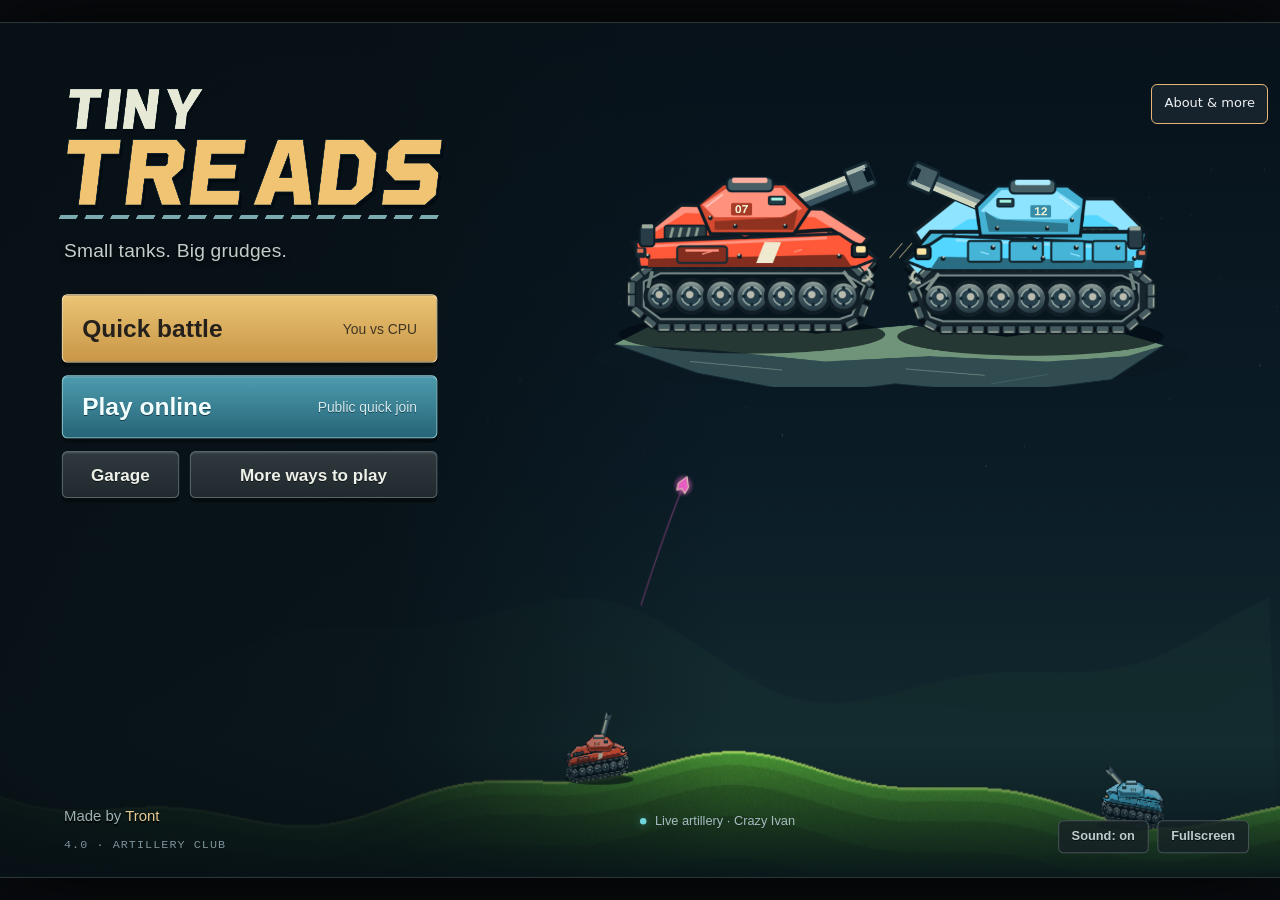
==== commit bfe5167f: "Improve bounded CPU weapon choices and verify real matches" ====
--- a/index.html
+++ b/index.html
@@ -599,8 +599,22 @@
  G.shots++;if(G.shots>=20||players.every(p=>p.inventory.every(s=>s.used))){showResults();return;}
  G.turn=1-G.turn;const next=active();let idx=next.inventory.findIndex(s=>!s.used);next.selected=Math.max(0,idx);G.aiTimer=.9;G.aiAim=null;G.turnBanner=1.35;tone(G.turn?520:680,G.turn?650:810,.07,'triangle',.04);updateHud(true);
 }
+// Read-only beam trace follows laserLine's range, two-pixel steps, hit radius and
+// penetration budget. It must not carve terrain, award points or consume RNG.
+function predictLaser(shooter,angle,w,draw=false){const a=angle*DEG,m=muzzle(shooter,angle),dx=Math.cos(a),dy=-Math.sin(a),en=target(shooter.i),hit=new Set(),points=draw?[m.x,m.y]:null,r=w.r||4;let x=m.x,y=m.y,budget=w.penetrate||0,error=1e9,value=0,lastCarve=0,carve=null;
+ for(let d=0;d<1800;d+=2){x=m.x+dx*d;y=m.y+dy*d;if(x<0||x>=W||y<0||y>=FH)break;
+  error=Math.min(error,hypot(x-en.x,y-en.y+12));
+  for(const t of players){if(t.i===shooter.i&&d<40)continue;if(!hit.has(t.i)&&hypot(t.x-x,t.y-12-y)<16){hit.add(t.i);value+=(t.i===shooter.i?-1:1)*w.damage;}}
+  if(draw&&d%6===0)points.push(x,y);
+  // laserLine clears circles as it travels. The latest circle is the closest
+  // along this straight ray; reproduce circle's integer row bounds without writes.
+  let cleared=false;if(carve){const ix=Math.floor(x),iy=Math.floor(y),span=Math.sqrt(Math.max(0,r*r-(iy-carve.y)*(iy-carve.y)));cleared=iy>=Math.floor(carve.y-r)&&iy<=Math.ceil(carve.y+r)&&ix>=Math.ceil(carve.x-span)&&ix<=Math.floor(carve.x+span);}
+  if(!cleared&&mat(x,y)){if(budget<=0)break;budget-=2;if(d-lastCarve>5){carve={x,y};lastCarve=d;}}
+ }
+ return{x,y,error,value,points};
+}
 function predict(shooter,angle,power,w,draw=false){const rad=angle*DEG,m=muzzle(shooter,angle),v=power*5.5*w.speed;let x=m.x,y=m.y,vx=Math.cos(rad)*v,vy=-Math.sin(rad)*v,en=target(shooter.i),best=1e9,px=x,py=y,pts=draw?[x,y]:null;
- if(w.kind==='laser'){for(let i=0;i<1300;i+=5){x=m.x+Math.cos(rad)*i;y=m.y-Math.sin(rad)*i;best=Math.min(best,hypot(x-en.x,y-en.y+12));if(x<0||x>W||y<0||y>FH||mat(x,y))break;if(draw)pts.push(x,y);}return{x,y,error:best,points:pts};}
+ if(w.kind==='laser')return predictLaser(shooter,angle,w,draw);
  let lastdx=en.x-x,locked=false;
  for(let step=0;step<220;step++){const dt=.034;px=x;py=y;
   if(w.kind==='homing'){let dx=en.x-x;if(dx*lastdx<=0&&y<en.y-10){locked=true;vx=0;vy=100;}lastdx=dx;}
@@ -620,7 +634,16 @@
 }
 function prepareCPU(){const p=active(),available=p.inventory.map((s,i)=>({s,i})).filter(o=>!o.s.used);if(!available.length){finishTurn();return;}
  let choice=available[ri(0,available.length-1)];if(p.buried){const utility=available.find(o=>o.s.w.self||o.s.w.kind==='worm'||o.s.w.kind==='move');if(utility)choice=utility;}else{const damage=available.filter(o=>o.s.w.damage>0);if(damage.length&&rand()<.8)choice=damage[ri(0,damage.length-1)];}
- p.selected=choice.i;const w=choice.s.w,aim=solveAim(p,w),err=settings.difficulty==='easy'?{a:4.8,p:7}:settings.difficulty==='hard'?{a:.4,p:.8}:{a:1.6,p:2.8};aim.angle=clamp(aim.angle+rnd(-err.a,err.a),0,180);aim.power=clamp(aim.power+rnd(-err.p,err.p),1,100);G.aiAim=aim;G.aiTimer=1;updateHud(true);
+ // A deliberately small model: preserve the existing choices for bespoke payloads
+ // and buried recovery. Evaluate at most four distinct, familiar weapons per turn.
+ const modeled=['Single Shot','Big Shot','Laser','Super Laser'],plans=new Map();
+ const plan=w=>{if(!plans.has(w.id)){const aim=solveAim(p,w),q=predict(p,aim.angle,aim.power,w);let value=q.value;
+   if(value===undefined){value=0;for(const t of players){const d=Math.max(0,hypot(q.x-t.x,q.y-t.y+12)-14);if(d<=w.r)value+=(t.i===p.i?-1:1)*Math.max(1,Math.round(w.damage*(1-d/(w.r+1))));}}
+   plans.set(w.id,{aim,value});}return plans.get(w.id);};
+ if(!p.buried&&modeled.includes(choice.s.w.name)&&(settings.difficulty==='hard'||rand()<(settings.difficulty==='easy'?.35:.7))){
+  let best=plan(choice.s.w).value;for(const o of available){if(!modeled.includes(o.s.w.name))continue;const value=plan(o.s.w).value;if(value>best){best=value;choice=o;}}
+ }
+ p.selected=choice.i;const w=choice.s.w,aim=plans.has(w.id)?plans.get(w.id).aim:solveAim(p,w),err=settings.difficulty==='easy'?{a:4.8,p:7}:settings.difficulty==='hard'?{a:.4,p:.8}:{a:1.6,p:2.8};aim.angle=clamp(aim.angle+rnd(-err.a,err.a),0,180);aim.power=clamp(aim.power+rnd(-err.p,err.p),1,100);G.aiAim=aim;G.aiTimer=1;updateHud(true);
 }
 function simStep(dt){if(G.toastTime>0){G.toastTime-=dt;if(G.toastTime<=0)$('toast').hidden=true;}
  if(G.overlay&&G.scene==='battle')return;G.time+=dt;G.tick++;
@@ -828,7 +851,7 @@
 // TINY TREADS 3.1 — UI polish, tank art pass, stronger attract mode, and weapon upgrades.
 // The artillery/material engine above remains independent of online transport.
 // ============================================================================
-const TT_VERSION='4.0.0';
+const TT_VERSION='4.0.1';
 const LAYOUTS={hills:'Rolling hills',ridge:'The great divide',bowl:'The punch bowl',terraces:'Stepping stones',arches:'Arch enemies',plain:"No man's lawn"};
 const RULES={classic:'Classic artillery',mirror:'Mirror arsenal',mystery:'Mystery magazine',trick:'Trick-shot pool'};
 const HULLS={scout:'Scout',boxer:'Boxer',dart:'Dart',bulldog:'Bulldog'},TURRETS={standard:'Cannon',twin:'Twin',stub:'Stubby'},FLAGS={none:'Clean',flag:'Pennant',aerial:'Aerial',bolt:'Lightning'};
@@ -966,13 +989,13 @@
  // treads
  x.strokeStyle='#050805';x.lineWidth=1.3;let g=x.createLinearGradient(0,-16,0,1);g.addColorStop(0,'#8f998c');g.addColorStop(.27,'#1b231a');g.addColorStop(.78,'#0a1009');g.addColorStop(1,'#c2cdb8');x.fillStyle=g;round(x,-25,-15,50,15,box?4:7);x.fill();x.stroke();
  x.fillStyle='#0d150c';round(x,-21,-12,42,8,4);x.fill();
- for(let j=-18;j<=18;j+=7){x.fillStyle='#2c3929';x.strokeStyle='#a1ae88';x.lineWidth=.72;x.beginPath();x.arc(j,-8,3.4,0,TAU);x.fill();x.stroke();x.fillStyle='#dce6c0';x.fillRect(j-.7,-8.8,1.4,1.4);} 
+ for(let j=-18;j<=18;j+=7){x.fillStyle='#2c3929';x.strokeStyle='#a1ae88';x.lineWidth=.72;x.beginPath();x.arc(j,-8,3.4,0,TAU);x.fill();x.stroke();x.fillStyle='#dce6c0';x.fillRect(j-.7,-8.8,1.4,1.4);}
  x.strokeStyle='#77905e';x.lineWidth=.55;for(let j=-18;j<=16;j+=4){x.beginPath();x.moveTo(j,-4);x.lineTo(j+2,-2.2);x.stroke();}
  // hull
  g=x.createLinearGradient(0,-26,0,-9);g.addColorStop(0,'#fbffe9');g.addColorStop(.12,color);g.addColorStop(.50,color);g.addColorStop(.58,'#35452a');g.addColorStop(1,'#162211');x.fillStyle=g;x.strokeStyle=dark;x.lineWidth=1.25;
  const body=box?[[-23,-13],[-23,-23],[17,-23],[23,-17],[21,-11],[-21,-11]]:dart?[[-26,-12],[-8,-24],[7,-25],[25,-13],[20,-10],[-20,-10]]:[[-24,-13],[-17,-25],[14,-25],[24,-14],[19,-10],[-19,-10]];path(x,body);x.fill();x.stroke();
  x.strokeStyle='#efffcc';x.lineWidth=.65;x.beginPath();x.moveTo(-17,-21);x.lineTo(13,-21);x.stroke();
- x.fillStyle=steel;round(x,-11,-17,16,4,2);x.fill();x.fillStyle=color;x.fillRect(-10,-17,14,1.2);for(let i=0;i<3;i++){x.fillStyle=dark;x.fillRect(10+i*2,-17,1,3);} 
+ x.fillStyle=steel;round(x,-11,-17,16,4,2);x.fill();x.fillStyle=color;x.fillRect(-10,-17,14,1.2);for(let i=0;i<3;i++){x.fillStyle=dark;x.fillRect(10+i*2,-17,1,3);}
  x.fillStyle='#ffe8a7';x.fillRect(18,-16,2,2);x.fillStyle='#341307';x.fillRect(-20,-15,2,2);x.fillStyle=olive;x.fillRect(-18,-14,3,2);
  // fin / ornament base by body
  if(box){x.fillStyle='#2f3e24';x.fillRect(-2,-26,6,4);} else if(dart){x.fillStyle='#2a361f';path(x,[[-4,-24],[0,-30],[4,-24]]);x.fill();} else {x.fillStyle='#2f3c24';path(x,[[-1,-25],[4,-29],[7,-24],[2,-22]]);x.fill();}
--- a/tront-about-shell.css
+++ b/tront-about-shell.css
@@ -38,3 +38,7 @@
     #trontAbout.tront-about { top: 12px; bottom: auto; transform: none; left: auto; right: calc(12px + var(--about-view-right, 0px)); }
     #trontAbout > .tront-discovery { max-height: calc(var(--about-view-height, 100dvh) - 80px); }
 }
+
+/* Keep the collapsed disclosure clear of this game's original HUD. */
+#trontAbout.tront-about { top: 84px; left: auto; right: calc(12px + var(--about-view-right, 0px)); transform: none; }
+#trontAbout > .tront-discovery { max-height: min(calc(var(--about-view-height, 100dvh) * .7), calc(var(--about-view-height, 100dvh) - 144px)); }
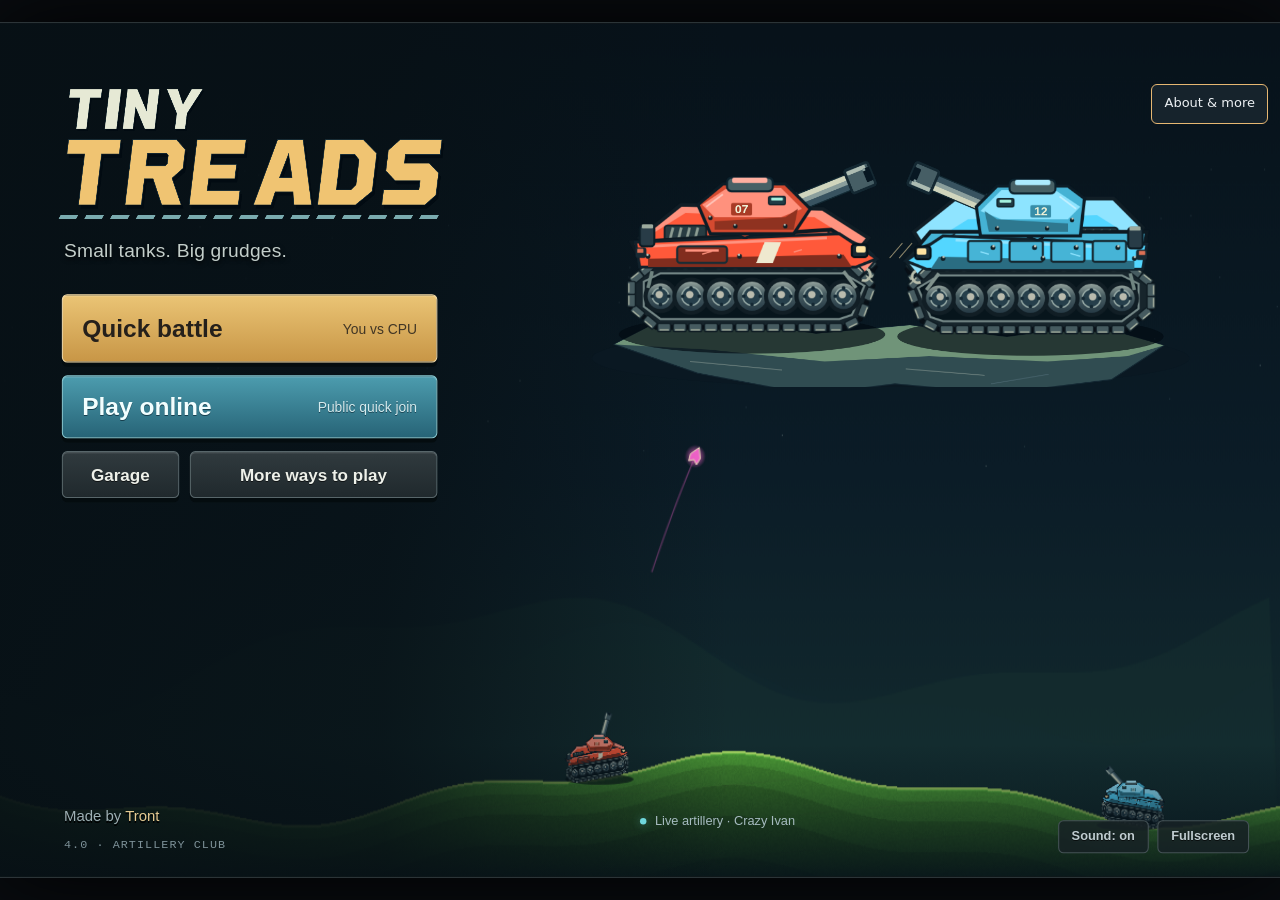
==== commit 0a3cc5ab: "Account for aim error when ranking CPU weapons" ====
--- a/index.html
+++ b/index.html
@@ -636,14 +636,18 @@
  let choice=available[ri(0,available.length-1)];if(p.buried){const utility=available.find(o=>o.s.w.self||o.s.w.kind==='worm'||o.s.w.kind==='move');if(utility)choice=utility;}else{const damage=available.filter(o=>o.s.w.damage>0);if(damage.length&&rand()<.8)choice=damage[ri(0,damage.length-1)];}
  // A deliberately small model: preserve the existing choices for bespoke payloads
  // and buried recovery. Evaluate at most four distinct, familiar weapons per turn.
- const modeled=['Single Shot','Big Shot','Laser','Super Laser'],plans=new Map();
- const plan=w=>{if(!plans.has(w.id)){const aim=solveAim(p,w),q=predict(p,aim.angle,aim.power,w);let value=q.value;
-   if(value===undefined){value=0;for(const t of players){const d=Math.max(0,hypot(q.x-t.x,q.y-t.y+12)-14);if(d<=w.r)value+=(t.i===p.i?-1:1)*Math.max(1,Math.round(w.damage*(1-d/(w.r+1))));}}
-   plans.set(w.id,{aim,value});}return plans.get(w.id);};
+ const modeled=['Single Shot','Big Shot','Laser','Super Laser'],plans=new Map(),err=settings.difficulty==='easy'?{a:4.8,p:7}:settings.difficulty==='hard'?{a:.4,p:.8}:{a:1.6,p:2.8};
+ const plan=w=>{if(!plans.has(w.id)){const aim=solveAim(p,w),valueAt=(angle,power)=>{const q=predict(p,angle,power,w);if(q.value!==undefined)return q.value;let value=0;for(const t of players){const d=Math.max(0,hypot(q.x-t.x,q.y-t.y+12)-14);if(d<=w.r)value+=(t.i===p.i?-1:1)*Math.max(1,Math.round(w.damage*(1-d/(w.r+1))));}return value;};
+   // Favor shots that survive aim error, not just a perfect centerline. Two
+   // deterministic endpoint probes add at most eight predictions (740 total).
+   // This is a conservative sample, not a guarantee over all angle/power pairs.
+   const ideal=valueAt(aim.angle,aim.power);let value=ideal;for(const sign of [-1,1])value=Math.min(value,valueAt(clamp(aim.angle+sign*err.a,0,180),clamp(aim.power+sign*err.p,1,100)));
+   plans.set(w.id,{aim,value,ideal});}return plans.get(w.id);};
  if(!p.buried&&modeled.includes(choice.s.w.name)&&(settings.difficulty==='hard'||rand()<(settings.difficulty==='easy'?.35:.7))){
-  let best=plan(choice.s.w).value;for(const o of available){if(!modeled.includes(o.s.w.name))continue;const value=plan(o.s.w).value;if(value>best){best=value;choice=o;}}
- }
- p.selected=choice.i;const w=choice.s.w,aim=plans.has(w.id)?plans.get(w.id).aim:solveAim(p,w),err=settings.difficulty==='easy'?{a:4.8,p:7}:settings.difficulty==='hard'?{a:.4,p:.8}:{a:1.6,p:2.8};aim.angle=clamp(aim.angle+rnd(-err.a,err.a),0,180);aim.power=clamp(aim.power+rnd(-err.p,err.p),1,100);G.aiAim=aim;G.aiTimer=1;updateHud(true);
+  // If the samples tie (often all zero on Easy), retain the ideal-score ranking.
+  let best=plan(choice.s.w);for(const o of available){if(!modeled.includes(o.s.w.name))continue;const next=plan(o.s.w);if(next.value>best.value||next.value===best.value&&next.ideal>best.ideal){best=next;choice=o;}}
+ }
+ p.selected=choice.i;const w=choice.s.w,aim=plans.has(w.id)?plans.get(w.id).aim:solveAim(p,w);aim.angle=clamp(aim.angle+rnd(-err.a,err.a),0,180);aim.power=clamp(aim.power+rnd(-err.p,err.p),1,100);G.aiAim=aim;G.aiTimer=1;updateHud(true);
 }
 function simStep(dt){if(G.toastTime>0){G.toastTime-=dt;if(G.toastTime<=0)$('toast').hidden=true;}
  if(G.overlay&&G.scene==='battle')return;G.time+=dt;G.tick++;
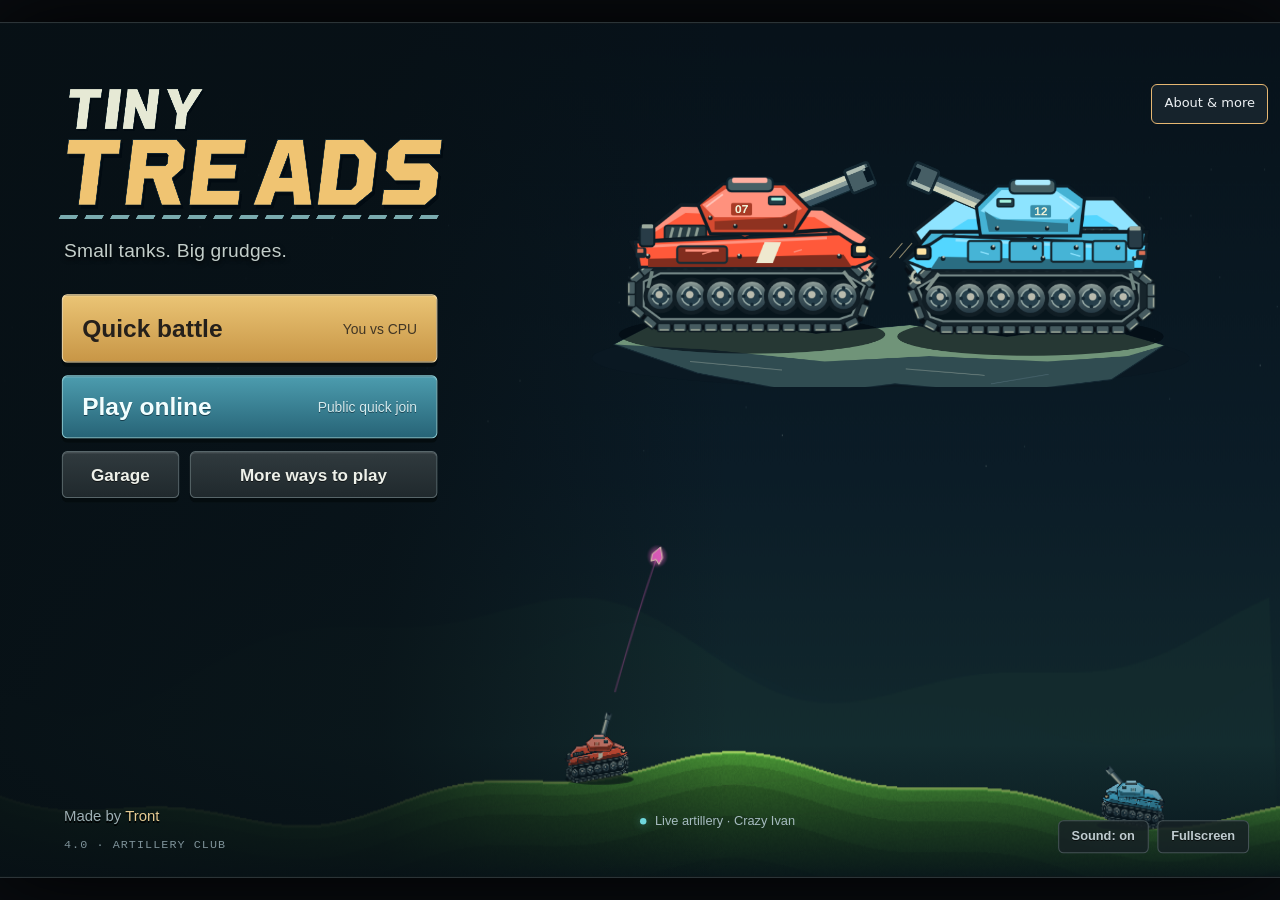
==== commit 0c80efa3: "Sample independent CPU aim errors before ranking shots" ====
--- a/index.html
+++ b/index.html
@@ -638,14 +638,16 @@
  // and buried recovery. Evaluate at most four distinct, familiar weapons per turn.
  const modeled=['Single Shot','Big Shot','Laser','Super Laser'],plans=new Map(),err=settings.difficulty==='easy'?{a:4.8,p:7}:settings.difficulty==='hard'?{a:.4,p:.8}:{a:1.6,p:2.8};
  const plan=w=>{if(!plans.has(w.id)){const aim=solveAim(p,w),valueAt=(angle,power)=>{const q=predict(p,angle,power,w);if(q.value!==undefined)return q.value;let value=0;for(const t of players){const d=Math.max(0,hypot(q.x-t.x,q.y-t.y+12)-14);if(d<=w.r)value+=(t.i===p.i?-1:1)*Math.max(1,Math.round(w.damage*(1-d/(w.r+1))));}return value;};
-   // Favor shots that survive aim error, not just a perfect centerline. Two
-   // deterministic endpoint probes add at most eight predictions (740 total).
-   // This is a conservative sample, not a guarantee over all angle/power pairs.
-   const ideal=valueAt(aim.angle,aim.power);let value=ideal;for(const sign of [-1,1])value=Math.min(value,valueAt(clamp(aim.angle+sign*err.a,0,180),clamp(aim.power+sign*err.p,1,100)));
+   // Angle and power errors are independent: sample all corners and axes,
+   // not a diagonal where high-arc range errors can cancel. Beam power is inert.
+   // At most 752 predictions per decision; this grid is evidence, not a proof
+   // that every continuous error pair scores through arbitrary terrain.
+   const ideal=valueAt(aim.angle,aim.power);let value=ideal;for(const da of [-1,0,1])for(const dp of (w.kind==='laser'?[0]:[-1,0,1])){if(!da&&!dp)continue;value=Math.min(value,valueAt(clamp(aim.angle+da*err.a,0,180),clamp(aim.power+dp*err.p,1,100)));}
    plans.set(w.id,{aim,value,ideal});}return plans.get(w.id);};
  if(!p.buried&&modeled.includes(choice.s.w.name)&&(settings.difficulty==='hard'||rand()<(settings.difficulty==='easy'?.35:.7))){
-  // If the samples tie (often all zero on Easy), retain the ideal-score ranking.
-  let best=plan(choice.s.w);for(const o of available){if(!modeled.includes(o.s.w.name))continue;const next=plan(o.s.w);if(next.value>best.value||next.value===best.value&&next.ideal>best.ideal){best=next;choice=o;}}
+  let best=plan(choice.s.w),idealBest=best,idealChoice=choice;for(const o of available){if(!modeled.includes(o.s.w.name))continue;const next=plan(o.s.w);if(next.ideal>idealBest.ideal){idealBest=next;idealChoice=o;}if(next.value>best.value||next.value===best.value&&next.ideal>best.ideal){best=next;choice=o;}}
+  // No plan scores across the sampled errors: retain the prior ideal policy.
+  if(best.value<=0)choice=idealChoice;
  }
  p.selected=choice.i;const w=choice.s.w,aim=plans.has(w.id)?plans.get(w.id).aim:solveAim(p,w);aim.angle=clamp(aim.angle+rnd(-err.a,err.a),0,180);aim.power=clamp(aim.power+rnd(-err.p,err.p),1,100);G.aiAim=aim;G.aiTimer=1;updateHud(true);
 }
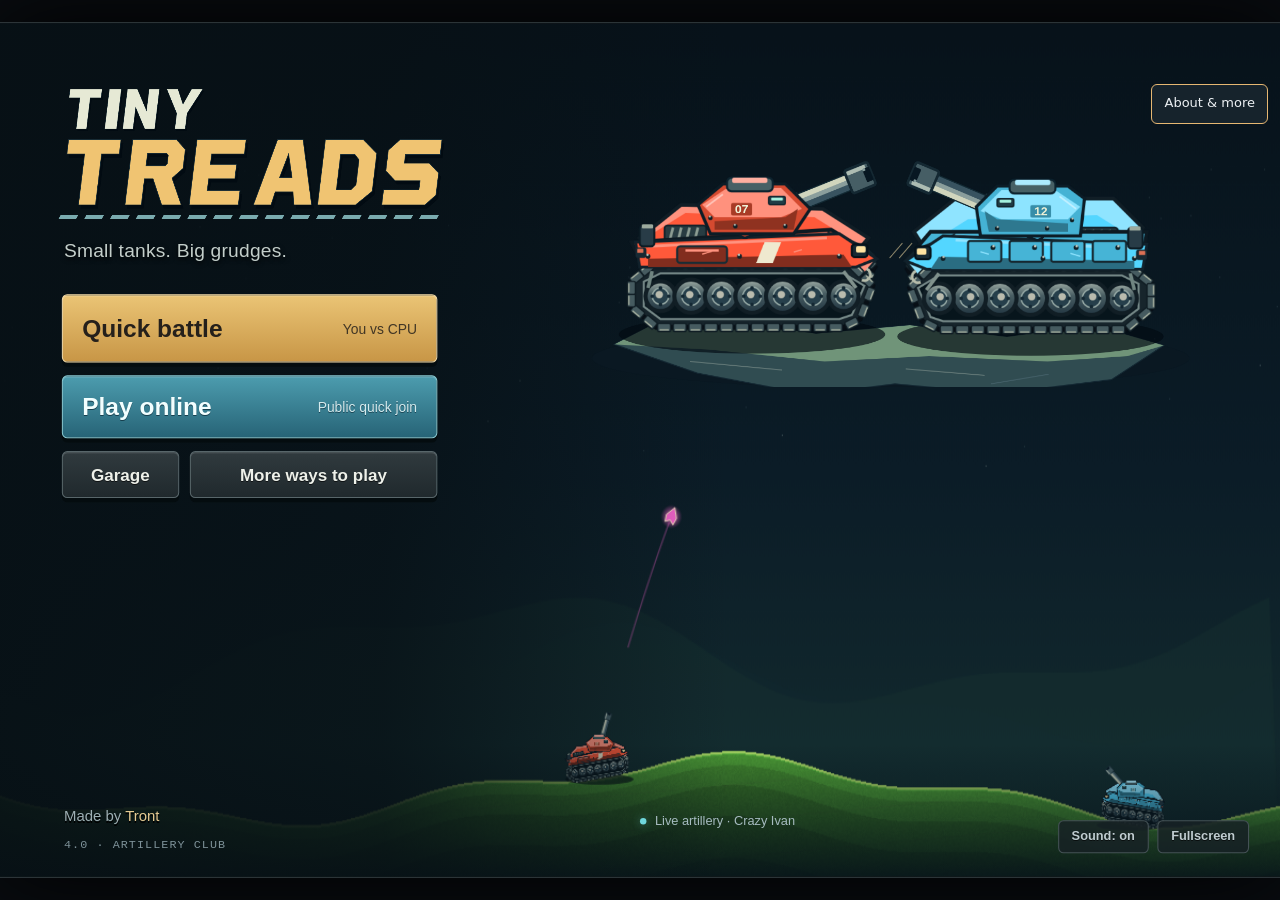
==== commit 36cc43e6: "Restrict CPU tactical comparison to Hard difficulty" ====
--- a/index.html
+++ b/index.html
@@ -644,7 +644,8 @@
    // that every continuous error pair scores through arbitrary terrain.
    const ideal=valueAt(aim.angle,aim.power);let value=ideal;for(const da of [-1,0,1])for(const dp of (w.kind==='laser'?[0]:[-1,0,1])){if(!da&&!dp)continue;value=Math.min(value,valueAt(clamp(aim.angle+da*err.a,0,180),clamp(aim.power+dp*err.p,1,100)));}
    plans.set(w.id,{aim,value,ideal});}return plans.get(w.id);};
- if(!p.buried&&modeled.includes(choice.s.w.name)&&(settings.difficulty==='hard'||rand()<(settings.difficulty==='easy'?.35:.7))){
+ // Easy/Normal keep the original policy and RNG stream, without a comparison draw.
+ if(settings.difficulty==='hard'&&!p.buried&&modeled.includes(choice.s.w.name)){
   let best=plan(choice.s.w),idealBest=best,idealChoice=choice;for(const o of available){if(!modeled.includes(o.s.w.name))continue;const next=plan(o.s.w);if(next.ideal>idealBest.ideal){idealBest=next;idealChoice=o;}if(next.value>best.value||next.value===best.value&&next.ideal>best.ideal){best=next;choice=o;}}
   // No plan scores across the sampled errors: retain the prior ideal policy.
   if(best.value<=0)choice=idealChoice;
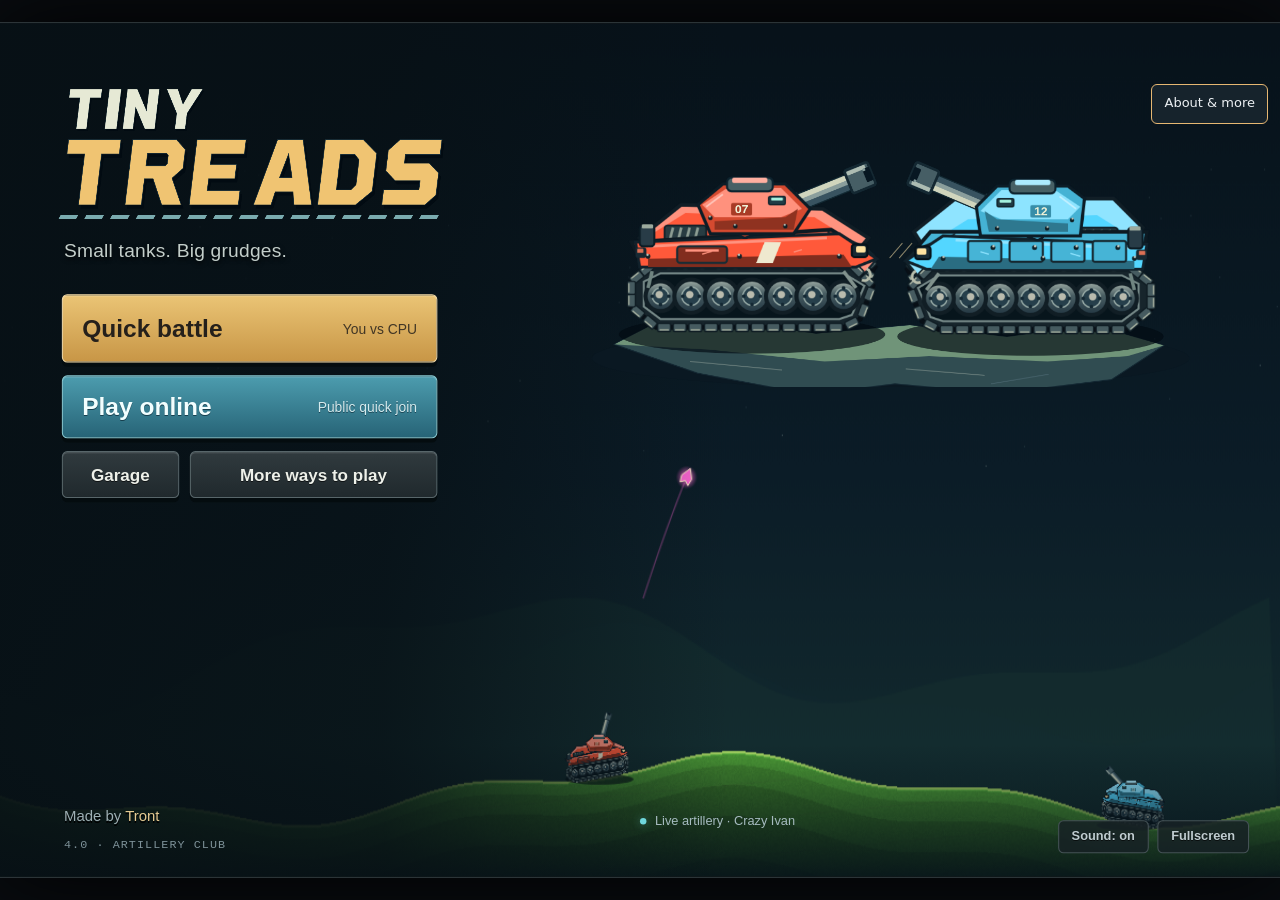
==== commit 2ec16314: "Recover completed matches from stale saved game rules" ====
--- a/index.html
+++ b/index.html
@@ -858,7 +858,7 @@
 // TINY TREADS 3.1 — UI polish, tank art pass, stronger attract mode, and weapon upgrades.
 // The artillery/material engine above remains independent of online transport.
 // ============================================================================
-const TT_VERSION='4.0.1';
+const TT_VERSION='4.0.2';
 const LAYOUTS={hills:'Rolling hills',ridge:'The great divide',bowl:'The punch bowl',terraces:'Stepping stones',arches:'Arch enemies',plain:"No man's lawn"};
 const RULES={classic:'Classic artillery',mirror:'Mirror arsenal',mystery:'Mystery magazine',trick:'Trick-shot pool'};
 const HULLS={scout:'Scout',boxer:'Boxer',dart:'Dart',bulldog:'Bulldog'},TURRETS={standard:'Cannon',twin:'Twin',stub:'Stubby'},FLAGS={none:'Clean',flag:'Pennant',aerial:'Aerial',bolt:'Lightning'};
@@ -867,9 +867,10 @@
 function cleanLook(v,i=0){const d=defaultLook(i);return{body:HULLS[v?.body]?v.body:d.body,turret:TURRETS[v?.turret]?v.turret:d.turret,flag:FLAGS[v?.flag]?v.flag:d.flag,color:Number.isInteger(v?.color)&&v.color>=0&&v.color<COLORS.length?v.color:d.color};}
 Object.assign(settings,{layout:'hills',series:1,rule:'classic',wind:false,lowGravity:false,keepCraters:false,draft:'auto',look:defaultLook(),look2:defaultLook(1),name2:'Player 2',...(()=>{try{return JSON.parse(localStorage.getItem('tiny-treads-settings')||'{}')}catch{return{}}})()});
 settings.look=cleanLook(settings.look);settings.look2=cleanLook(settings.look2,1);
-settings.layout=LAYOUTS[settings.layout]?settings.layout:'hills';settings.rule=RULES[settings.rule]?settings.rule:'classic';settings.series=[1,3,5].includes(+settings.series)?+settings.series:1;
+// Reuse the supported rule defaults for returning players with stale saved choices.
+Object.assign(settings,cleanRules(settings));
 const gamePreferences=()=>({difficulty:settings.difficulty,pool:settings.pool,biome:settings.biome,layout:settings.layout,series:+settings.series,rule:settings.rule,wind:!!settings.wind,lowGravity:!!settings.lowGravity,keepCraters:!!settings.keepCraters,draft:settings.draft});
-function cleanRules(v={}){return{difficulty:['easy','normal','hard'].includes(v.difficulty)?v.difficulty:'normal',pool:['original','classic','all'].includes(v.pool)?v.pool:'classic',biome:THEMES[v.biome]?v.biome:'green',layout:LAYOUTS[v.layout]?v.layout:'hills',series:[1,3,5].includes(+v.series)?+v.series:1,rule:RULES[v.rule]?v.rule:'classic',wind:!!v.wind,lowGravity:!!v.lowGravity,keepCraters:!!v.keepCraters,draft:v.draft==='manual'?'manual':'auto'};}
+function cleanRules(v={}){return{difficulty:['easy','normal','hard'].includes(v.difficulty)?v.difficulty:'normal',pool:['original','classic','all'].includes(v.pool)?v.pool:'classic',biome:Object.hasOwn(THEMES,v.biome)?v.biome:'green',layout:Object.hasOwn(LAYOUTS,v.layout)?v.layout:'hills',series:[1,3,5].includes(+v.series)?+v.series:1,rule:Object.hasOwn(RULES,v.rule)?v.rule:'classic',wind:!!v.wind,lowGravity:!!v.lowGravity,keepCraters:!!v.keepCraters,draft:v.draft==='manual'?'manual':'auto'};}
 saveSettings=function(){try{localStorage.setItem('tiny-treads-settings',JSON.stringify(settings))}catch{}};
 let seriesState={length:1,round:1,firstOffset:0,wins:[0,0],totals:[0,0],best:[0,0],worst:[0,0],lastWinner:-1,recorded:false,champion:-1};
 function resetSeries(){seriesState={length:+settings.series||1,round:1,firstOffset:0,wins:[0,0],totals:[0,0],best:[0,0],worst:[0,0],lastWinner:-1,recorded:false,champion:-1};G.preserveTerrain=false;}
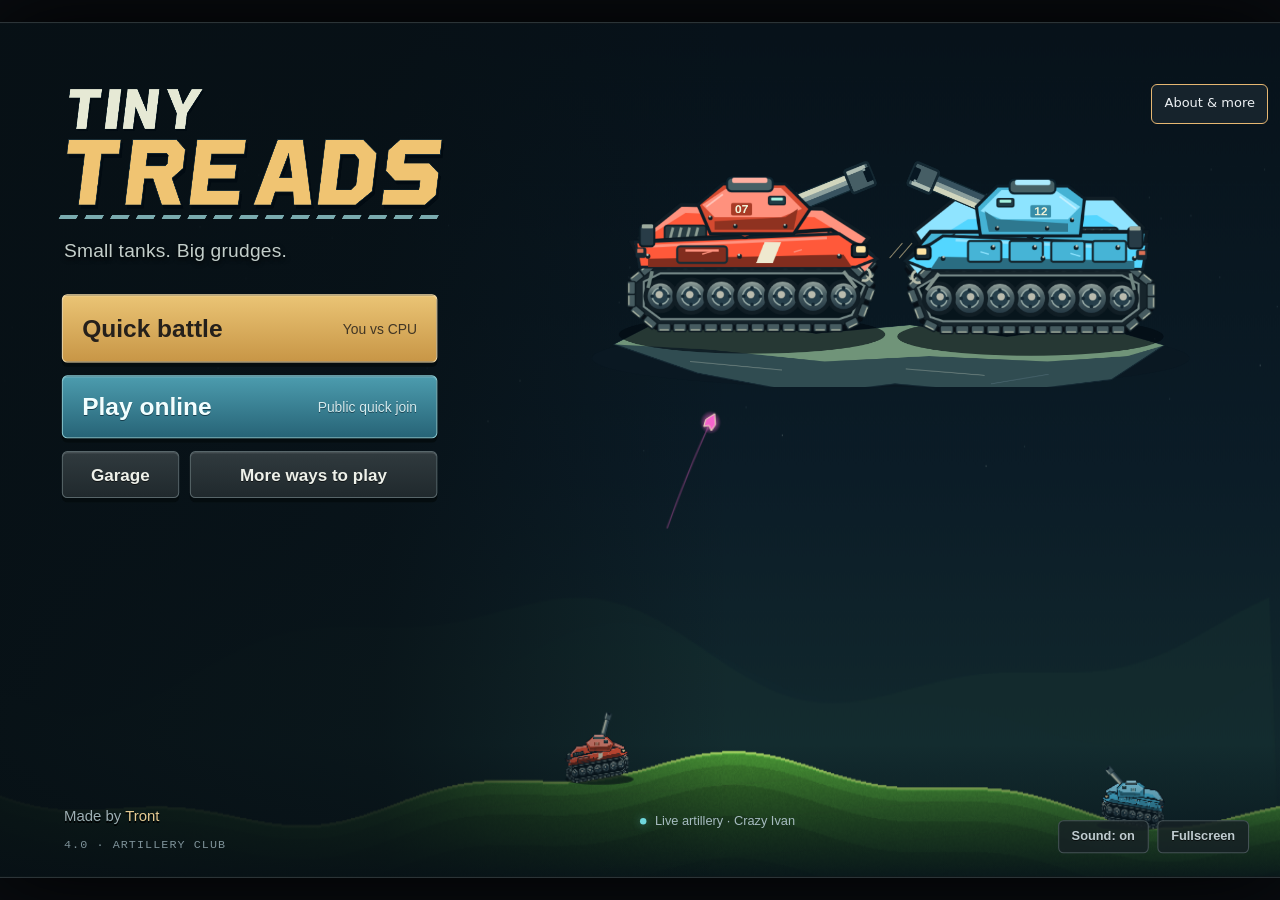
==== commit 710cf254: "Make portrait title controls readable and reachable" ====
--- a/index.html
+++ b/index.html
@@ -93,6 +93,34 @@
 #brawl.in-room .brawl-actions,#brawl.in-room #partyInput,#brawl.in-room #partyJoin{display:none}
 #brawl.public-room #partyJoinRow{display:none}
 #brawl.in-room .sheet{width:880px}
+
+
+/* 4.0.3: portrait title controls use the viewport; gameplay keeps its fixed stage. */
+@media (max-width:600px) and (orientation:portrait){
+ #stage:has(>#title:not([hidden])){width:100%;height:100%;left:0;top:0;transform:none!important}
+ #stage:has(>#title:not([hidden])) #field{inset:auto;left:50%;bottom:0;width:900px;height:auto;transform:translateX(-50%);opacity:.55}
+ #title{inset:calc(60px + env(safe-area-inset-top)) 0 0;padding:0 max(16px,env(safe-area-inset-right)) calc(24px + env(safe-area-inset-bottom)) max(16px,env(safe-area-inset-left));display:flex;flex-direction:column;align-items:center;justify-content:flex-start;gap:0;overflow-x:hidden;overflow-y:auto;overscroll-behavior-y:contain;touch-action:pan-y;pointer-events:auto;background:linear-gradient(#071015ee,#071015a8);scrollbar-width:thin;scrollbar-color:#58666a #0b141a}
+ #title>*{flex-shrink:0}
+ #titleContent{display:contents}
+ #title #logo{order:1;width:100%;max-width:360px;height:auto;flex-shrink:0}
+ #title .tagline{order:2;text-align:center;font-size:17px;line-height:1.4;margin:0;color:#c3ceca}
+ #titleTanks{order:3;position:static;width:min(100%,360px);height:auto;margin:6px 0 14px;flex-shrink:0}
+ #title .title-actions{order:4;width:100%;max-width:360px;margin:0;gap:12px;flex-shrink:0}
+ #title .title-actions>button{height:60px;font-size:20px;padding:12px 14px;gap:10px}
+ #title .title-actions button small{font-size:13px;white-space:nowrap}
+ #title .title-actions .twocol button{height:48px;font-size:16px;padding:8px}
+ #title #morePanel{gap:10px;padding:4px 0 0}
+ #title #morePanel button{height:auto;min-height:48px;font-size:15px;line-height:1.25;padding:10px 8px;margin:0}
+ #title #resumeOnline{height:auto;min-height:48px;font-size:16px}
+ #title .cornerbuttons{order:5;position:static;justify-content:center;gap:12px;margin:20px 0 16px;pointer-events:auto}
+ #title .cornerbuttons button{height:44px;font-size:14px;padding:10px 14px}
+ #title .signature{order:6;position:static;margin:0;text-align:center;font-size:14px}
+ #title .signature a{display:inline-block;min-height:44px;line-height:44px}
+ #title #attractCaption{order:7;position:static;justify-content:center;margin:4px 0 10px;font-size:12px}
+ #title .buildtag{order:8;position:static;font-size:11px}
+ body:has(#title:not([hidden])) #portraitHint{display:none}
+ body:has(#title:not([hidden])) #trontAbout.tront-about{top:max(10px,env(safe-area-inset-top));right:max(12px,env(safe-area-inset-right))}
+}
 
 </style>
 </head>
@@ -767,7 +795,7 @@
 
 // -- DOM instruments stay crisp; only values that change are rewritten --
 const overlays=['title','setup','shop','arsenal','pause','help','results'];
-function overlay(id){G.overlay=id||null;for(const k of overlays)$(k).hidden=k!==id;if(id)keys.clear();updateHud(true);}
+function overlay(id){G.overlay=id||null;for(const k of overlays)$(k).hidden=k!==id;if(id==='title')$('title').scrollTop=0;if(id)keys.clear();updateHud(true);}
 function showTitle(){G.scene='title';G.mode='cpu';resetEffects();initPlayers('Player 1');generateTerrain(987642,false);placeTanks();G.titleTerrainTime=G.time;G.attract=1.3;$('hud').hidden=true;$('rangebar').hidden=true;$('toast').hidden=true;overlay('title');updateSettingsButtons();}
 function setup(mode='cpu'){$('modeInput').value=mode;$('difficultyInput').value=settings.difficulty;$('poolInput').value=settings.pool;$('biomeInput').value=settings.biome;$('nameInput').value=settings.name||'Player 1';$('seedInput').value='';overlay('setup');}
 function configure(fromSetup=true,mode='cpu'){if(fromSetup){settings.difficulty=$('difficultyInput').value;settings.pool=$('poolInput').value;settings.biome=$('biomeInput').value;settings.name=$('nameInput').value.trim()||'Player 1';mode=$('modeInput').value;}G.mode=mode;const raw=fromSetup?$('seedInput').value.trim():'';G.seedLabel=raw||String((Date.now()^Math.floor(Math.random()*1e9))>>>0);G.seed=/^-?\d+$/.test(G.seedLabel)?(Number(G.seedLabel)>>>0):seedHash(G.seedLabel);saveSettings();seedRng(G.seed);initPlayers(settings.name||'Player 1');G.startInventory=null;history=[];resetEffects();}
@@ -858,7 +886,7 @@
 // TINY TREADS 3.1 — UI polish, tank art pass, stronger attract mode, and weapon upgrades.
 // The artillery/material engine above remains independent of online transport.
 // ============================================================================
-const TT_VERSION='4.0.2';
+const TT_VERSION='4.0.3';
 const LAYOUTS={hills:'Rolling hills',ridge:'The great divide',bowl:'The punch bowl',terraces:'Stepping stones',arches:'Arch enemies',plain:"No man's lawn"};
 const RULES={classic:'Classic artillery',mirror:'Mirror arsenal',mystery:'Mystery magazine',trick:'Trick-shot pool'};
 const HULLS={scout:'Scout',boxer:'Boxer',dart:'Dart',bulldog:'Bulldog'},TURRETS={standard:'Cannon',twin:'Twin',stub:'Stubby'},FLAGS={none:'Clean',flag:'Pennant',aerial:'Aerial',bolt:'Lightning'};
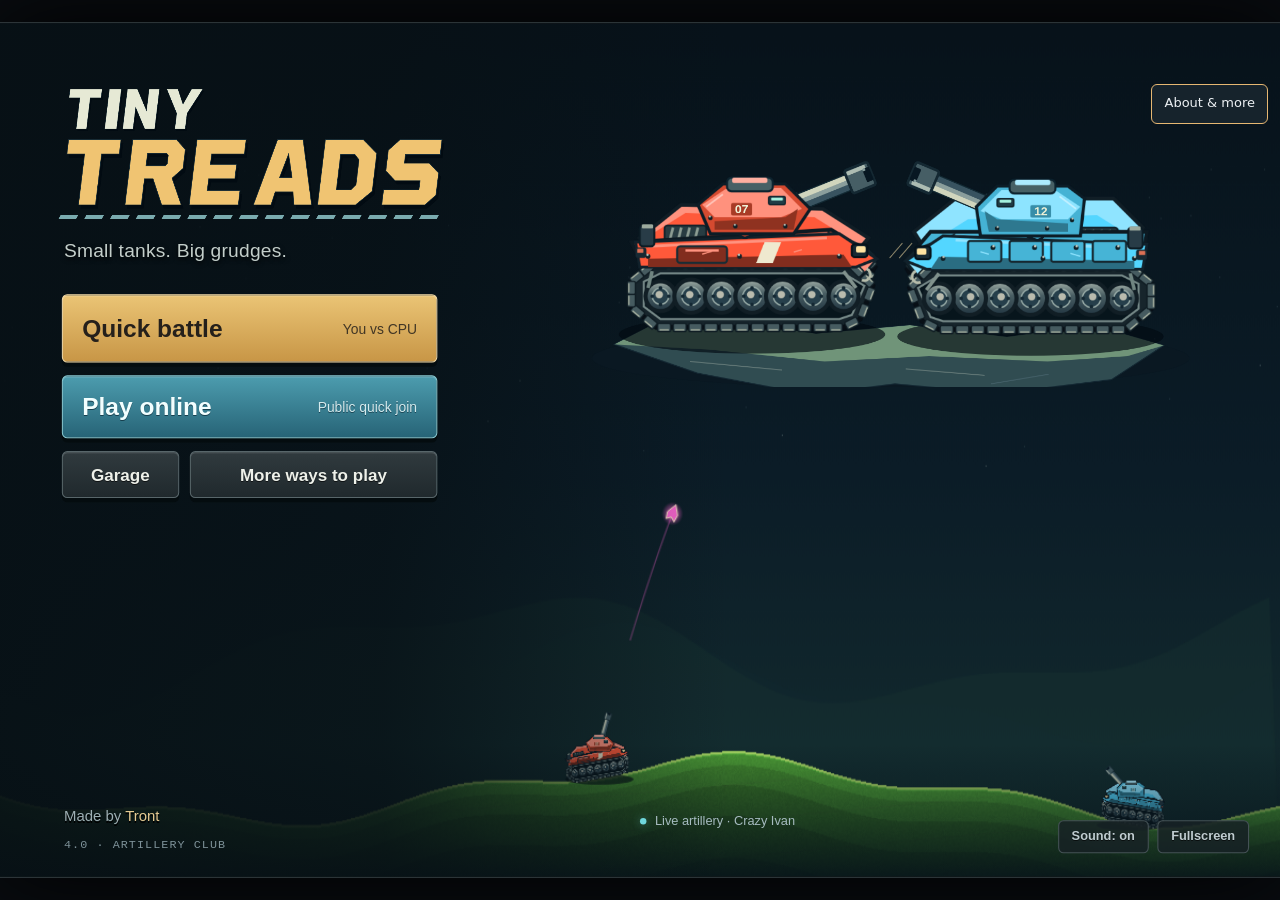
==== commit 86cba924: "Make phone menus readable and reachable in Tiny Treads 4.0.4" ====
--- a/index.html
+++ b/index.html
@@ -120,6 +120,128 @@
  #title .buildtag{order:8;position:static;font-size:11px}
  body:has(#title:not([hidden])) #portraitHint{display:none}
  body:has(#title:not([hidden])) #trontAbout.tront-about{top:max(10px,env(safe-area-inset-top));right:max(12px,env(safe-area-inset-right))}
+}
+
+
+/* 4.0.4: one portrait layout for the existing menu and results sheets. */
+@media (max-width:600px) and (orientation:portrait){
+ body:has(#stage>.overlay:not([hidden])){position:fixed;inset:0;overflow:clip}
+ #stage:has(>.overlay:not([hidden])){width:100%;height:100%;left:0;top:0;transform:none!important;overflow:clip}
+ #stage:has(>.overlay:not(#title):not([hidden])):before{content:'';position:absolute;inset:0;background:#071015;z-index:9;pointer-events:none}
+ #stage>.overlay:not(#title){inset:calc(60px + env(safe-area-inset-top)) 0 0;display:block;padding:0 max(12px,env(safe-area-inset-right)) calc(24px + env(safe-area-inset-bottom)) max(12px,env(safe-area-inset-left));overflow-x:hidden;overflow-y:auto;overscroll-behavior-y:contain;touch-action:pan-y;scrollbar-width:thin;scrollbar-color:#58666a #0b141a}
+ #stage>.overlay:not(#title) .sheet{width:100%!important;min-width:0!important;max-width:none!important;height:auto!important;min-height:0!important;max-height:none;padding:20px 16px;margin:0;overflow-wrap:anywhere}
+ #stage>.overlay:not(#title) .sheet *{min-width:0}
+ #stage>.overlay:not(#title) .sheet h2{font-size:28px;line-height:1.15}
+ #stage>.overlay:not(#title) .sheet p{font-size:16px!important;line-height:1.5}
+ #stage>.overlay:not(#title) .sheet button{min-width:44px;min-height:44px;height:auto;font-size:16px;line-height:1.25;padding:10px 12px;white-space:normal}
+ #stage>.overlay:not(#title) .sheet input:not([type=checkbox]),#stage>.overlay:not(#title) .sheet select{font-size:16px;min-height:44px;height:auto;max-width:100%}
+ #stage>.overlay:not(#title) .sheet input[type=checkbox]{width:22px;height:22px;min-width:22px;flex:none}
+ #stage>.overlay:not(#title) .sheet .row{flex-wrap:wrap;gap:12px}
+ #stage>.overlay:not(#title) .sheet .row>button{flex:1 1 auto}
+ #stage>.overlay:not(#title) .sheet label{font-size:16px}
+ #stage>.overlay:not(#title) .sheet .eyebrow{font-size:12px;line-height:1.4}
+ #stage>.overlay:not(#title) .sheet .subtle{font-size:14px}
+ .setup-grid,.advanced-grid{grid-template-columns:1fr;gap:14px}
+ .setup-grid input,.setup-grid select,.advanced-grid input,.advanced-grid select{width:100%}
+ .setup-sheet .landscape-peek{position:static;display:block;width:100%;max-width:240px;height:auto;margin:14px 0}
+ .setup-sheet details{margin:18px 0;padding:0}
+ .setup-sheet summary{min-height:44px;display:list-item;padding:12px 0;font-size:16px}
+ .setup-checks{display:grid;gap:4px}
+ .setup-checks label,.checkwrap label{min-height:44px;gap:12px}
+ .setup-sheet>.row>.row{width:100%}
+ .setup-sheet .ruleline{font-size:16px!important;line-height:1.5}
+ #shop .shop-sheet{display:flex;flex-direction:column}
+ #shop .shop-sheet>.row{order:0;align-items:flex-start}
+ #shop .shop-layout{order:2;display:grid;grid-template-columns:1fr 1fr;gap:12px;height:auto;margin:14px 0 0}
+ #offer{order:0;grid-column:1/-1;grid-template-columns:1fr;grid-template-rows:none;grid-auto-rows:minmax(60px,auto);max-height:min(52dvh,460px);overflow-y:auto;touch-action:pan-y;overscroll-behavior-y:contain;padding:2px 4px 6px 0}
+ #shop .draft-side{order:1;padding:10px}
+ #shop .draft-side h3{font-size:16px;line-height:1.3}
+ #shop .draft-slot{height:auto;min-height:40px;font-size:14px;line-height:1.25}
+ #shop .draft-slot.empty{min-height:26px}
+ #shop .draft-slot span{white-space:normal;overflow:visible}
+ #shop .offer{min-height:60px;text-align:left}
+ #shop .offer>span{flex:1}
+ #shop .offer .wpname{white-space:normal;max-width:none;overflow:visible;font-size:16px}
+ #shop .offer small{font-size:13px;line-height:1.3}
+ #shop .shop-footer{order:1;display:grid;grid-template-columns:1fr 1fr;gap:12px;margin:16px 0 0;padding:0;height:auto;align-items:stretch}
+ #shop #shopAuto,#shop #shopExit{order:0;width:100%;margin:0}
+ #shop .shop-footer #shopDescription{order:2;grid-column:1/-1;height:auto;font-size:16px;line-height:1.4}
+ #shop .shop-footer #demoDock{order:1}
+ #stage>.overlay #demoDock{position:relative;left:auto!important;top:auto!important;width:100%!important;height:auto!important;aspect-ratio:5/2;flex:none;grid-column:1/-1;margin:0}
+ #stage>.overlay #weaponDemo{display:block;width:100%;height:100%}
+ #stage>.overlay .demo-caption{font-size:11px}
+ #arsenal .arsenal-controls{display:grid;grid-template-columns:1fr;gap:10px}
+ #arsenal .arsenal-controls input,#arsenal .arsenal-controls select{width:100%;max-width:none}
+ #arsenal .arsenal-layout{display:flex;flex-direction:column;height:auto;gap:16px}
+ #arsenal .arsenal-list{grid-template-columns:1fr;min-height:140px;max-height:42dvh;flex:none;padding:2px 4px 6px 0;overscroll-behavior-y:contain}
+ #arsenal .arsenal-item{min-height:64px;text-align:left;flex-shrink:0}
+ #arsenal .arsenal-item .wpname{white-space:normal;overflow:visible;font-size:16px}
+ #arsenal .arsenal-item small{font-size:14px;line-height:1.35}
+ #arsenal .weapon-detail{padding:16px}
+ #arsenal .weapon-detail h3{font-size:24px}
+ #arsenal .detail-meta,#arsenal .arsenal-bottom{font-size:14px;line-height:1.4}
+ #arsenal .badge{font-size:13px}
+ #arsenal #equipWeapon{margin-top:12px}
+ .pause-sheet .settingsrow{font-size:16px;gap:12px;flex-wrap:wrap}
+ .pause-sheet .settingsrow span{flex:1}
+ #pause #volume{width:100%;height:44px;min-height:44px;border:0;box-shadow:none;background:linear-gradient(#090e05,#090e05) center/100% 14px no-repeat}
+ .help-grid{grid-template-columns:1fr;gap:0;margin:16px 0}
+ .help-grid div{font-size:16px;line-height:1.5;padding:12px 0}
+ .help-grid b{font-size:16px}
+ #results .result-title{font-size:28px!important;line-height:1.2;margin:12px 0 18px!important}
+ #results .scorecards,#results .four-results .scorecards{display:grid;grid-template-columns:1fr;gap:12px;margin:18px 0}
+ #results .scorecard{padding:16px}
+ #results .scorecard strong{font-size:48px;overflow-wrap:anywhere}
+ #results .scorecard h3{font-size:18px;line-height:1.3}
+ #results .scorecard small,#results .round-strip{font-size:14px;line-height:1.4}
+ #resultExtra{font-size:16px;line-height:1.5}
+ #results .results-sheet>.row{flex-direction:column;align-items:stretch}
+ #garage .garage-layout{display:flex;flex-direction:column;gap:16px}
+ #garage .garage-display{height:auto}
+ #garage .garage-display #garageCanvas{width:100%;height:auto}
+ #garage .garage-callout{position:static;margin:12px 0}
+ #garage .garage-callout strong{font-size:22px;letter-spacing:3px}
+ #garage .garage-callout span{font-size:14px;line-height:1.4}
+ #garage .garage-display>.row{margin:14px 0}
+ #garage .garage-controls label{flex-direction:column;align-items:stretch;gap:8px}
+ #garage .garage-controls input{width:100%}
+ #garage .choice-grid{grid-template-columns:repeat(2,minmax(0,1fr))}
+ #garage .choice-grid.three{grid-template-columns:repeat(3,minmax(0,1fr))}
+ #garage .paint-grid{grid-template-columns:repeat(2,minmax(0,1fr))}
+ #garage .choice-grid button,#garage .paint-grid button{font-size:14px;padding:8px 4px}
+ #garage .garage-label{font-size:14px;margin:16px 0 8px}
+ #online .online-layout,#online.public-search .online-layout{display:flex;flex-direction:column;height:auto;min-height:0;gap:16px}
+ #online.public-search .lobby-settings{display:none}
+ #online .lobby-main{padding:16px 12px}
+ #online .lobby-main h3{font-size:22px;line-height:1.25}
+ #online .lobby-actions,#online .join-row{flex-wrap:wrap;gap:12px}
+ #online .join-row input{width:100%;flex:1 1 100%}
+ #online .join-row button{width:100%}
+ #online .lobby-settings label{display:flex;flex-direction:column;align-items:stretch;gap:8px}
+ #online .lobby-settings select{width:100%}
+ #online .checkwrap label{flex-direction:row;align-items:center}
+ #online .lobby-footnote,#online .connection-bottom{font-size:14px;line-height:1.4}
+ #online .connection-bottom{display:flex;flex-wrap:wrap;gap:10px}
+ #online #roomBadge{max-width:100%;flex-wrap:wrap}
+ #online #roomCodeLabel{font-size:28px;overflow-wrap:anywhere}
+ #online .peer-row{flex-wrap:wrap;gap:10px}
+ #brawl .brawl-head{flex-wrap:wrap;gap:12px}
+ #brawl .brawl-seats{grid-template-columns:repeat(2,minmax(0,1fr));gap:12px;margin:18px 0}
+ #brawl .brawl-seat{min-height:0;padding:10px 6px}
+ #brawl .brawl-seat canvas{width:100%;height:auto}
+ #brawl .brawl-seat b{font-size:16px;line-height:1.3}
+ #brawl .brawl-seat small{font-size:14px}
+ #brawl .brawl-actions{grid-template-columns:1fr;gap:12px}
+ #brawl .brawl-bottom{flex-wrap:wrap;gap:12px;margin-top:16px}
+ #brawl .brawl-bottom input{width:100%;flex:1 1 100%}
+ #brawl #partyJoin,#brawl #partyCopy,#brawl #partyStart{width:100%}
+ #partyStatus{font-size:16px;line-height:1.5}
+ #lost .row{flex-direction:column;align-items:stretch}
+ #credits .credit-columns{display:grid;grid-template-columns:1fr;gap:16px}
+ #credits .credit-columns section+section{border-left:0;padding-left:0;border-top:1px solid #3d4d2c;padding-top:16px}
+ #credits h3{font-size:20px;line-height:1.3}
+ body:has(#stage>.overlay:not([hidden])) #portraitHint{display:none}
+ body:has(#stage>.overlay:not([hidden])) #trontAbout.tront-about{top:max(10px,env(safe-area-inset-top));right:max(12px,env(safe-area-inset-right))}
 }
 
 </style>
@@ -795,7 +917,7 @@
 
 // -- DOM instruments stay crisp; only values that change are rewritten --
 const overlays=['title','setup','shop','arsenal','pause','help','results'];
-function overlay(id){G.overlay=id||null;for(const k of overlays)$(k).hidden=k!==id;if(id==='title')$('title').scrollTop=0;if(id)keys.clear();updateHud(true);}
+function overlay(id){const previous=G.overlay;G.overlay=id||null;for(const k of overlays)$(k).hidden=k!==id;if(id&&(id==='title'||previous!==id))$(id).scrollTop=0;if(id)keys.clear();updateHud(true);}
 function showTitle(){G.scene='title';G.mode='cpu';resetEffects();initPlayers('Player 1');generateTerrain(987642,false);placeTanks();G.titleTerrainTime=G.time;G.attract=1.3;$('hud').hidden=true;$('rangebar').hidden=true;$('toast').hidden=true;overlay('title');updateSettingsButtons();}
 function setup(mode='cpu'){$('modeInput').value=mode;$('difficultyInput').value=settings.difficulty;$('poolInput').value=settings.pool;$('biomeInput').value=settings.biome;$('nameInput').value=settings.name||'Player 1';$('seedInput').value='';overlay('setup');}
 function configure(fromSetup=true,mode='cpu'){if(fromSetup){settings.difficulty=$('difficultyInput').value;settings.pool=$('poolInput').value;settings.biome=$('biomeInput').value;settings.name=$('nameInput').value.trim()||'Player 1';mode=$('modeInput').value;}G.mode=mode;const raw=fromSetup?$('seedInput').value.trim():'';G.seedLabel=raw||String((Date.now()^Math.floor(Math.random()*1e9))>>>0);G.seed=/^-?\d+$/.test(G.seedLabel)?(Number(G.seedLabel)>>>0):seedHash(G.seedLabel);saveSettings();seedRng(G.seed);initPlayers(settings.name||'Player 1');G.startInventory=null;history=[];resetEffects();}
@@ -886,7 +1008,7 @@
 // TINY TREADS 3.1 — UI polish, tank art pass, stronger attract mode, and weapon upgrades.
 // The artillery/material engine above remains independent of online transport.
 // ============================================================================
-const TT_VERSION='4.0.3';
+const TT_VERSION='4.0.4';
 const LAYOUTS={hills:'Rolling hills',ridge:'The great divide',bowl:'The punch bowl',terraces:'Stepping stones',arches:'Arch enemies',plain:"No man's lawn"};
 const RULES={classic:'Classic artillery',mirror:'Mirror arsenal',mystery:'Mystery magazine',trick:'Trick-shot pool'};
 const HULLS={scout:'Scout',boxer:'Boxer',dart:'Dart',bulldog:'Bulldog'},TURRETS={standard:'Cannon',twin:'Twin',stub:'Stubby'},FLAGS={none:'Clean',flag:'Pennant',aerial:'Aerial',bolt:'Lightning'};
@@ -953,7 +1075,7 @@
 autoDraft=function(){if(DEAL.active){if(Net.active){Net.command('skip',{});return;}completeDeal();}else startDeal();};
 function completeDeal(){if(!DEAL.active)return;for(let i=DEAL.index;i<DEAL.plan.length;i++)commitPick(DEAL.plan[i],false);cleanupDeal();beginBattle();}
 function commitPick(index,animate=true){const o=G.offers[index];if(!o||o.owner>=0)return;const pi=shopPlayer(),slot=players[pi].inventory.length,el=$('offer').children[index],r=el?.getBoundingClientRect();o.owner=pi;players[pi].inventory.push({w:o.w,used:false});G.shopTurn++;updateShop();if(animate){tone(160+(pi?55:0),80,.08,'triangle',.07);tone(650+(G.shopTurn%3)*110,440,.026,'square',.018);const target=$('draftSlots'+pi).children[slot];target?.classList.add('just-dealt');if(r&&target)flyWeapon(o.w,r,target.getBoundingClientRect(),pi);}G.aiTimer=.65;}
-function flyWeapon(w,from,to,pi){const stage=$('stage'),r=stage.getBoundingClientRect(),scale=r.width/W,f=document.createElement('div');f.className='flying-weapon';f.style.left=(from.left-r.left)/scale+'px';f.style.top=(from.top-r.top)/scale+'px';f.style.width=Math.min(211,from.width/scale)+'px';f.style.borderColor=COLORS[players[pi].color];f.innerHTML=`<img alt="" src="${icon(w)}"><span>${settings.rule==='mystery'?'Sealed weapon':esc(w.name)}</span>`;stage.append(f);requestAnimationFrame(()=>{f.style.transform=`translate(${(to.left-from.left)/scale}px,${(to.top-from.top)/scale}px) scale(.88)`;f.style.opacity='.12';});flyTimers.push(setTimeout(()=>f.remove(),300));}
+function flyWeapon(w,from,to,pi){const stage=$('stage'),r=stage.getBoundingClientRect(),scale=r.width/stage.offsetWidth,f=document.createElement('div');f.className='flying-weapon';f.style.left=(from.left-r.left)/scale+'px';f.style.top=(from.top-r.top)/scale+'px';f.style.width=Math.min(211,from.width/scale)+'px';f.style.borderColor=COLORS[players[pi].color];f.innerHTML=`<img alt="" src="${icon(w)}"><span>${settings.rule==='mystery'?'Sealed weapon':esc(w.name)}</span>`;stage.append(f);requestAnimationFrame(()=>{f.style.transform=`translate(${(to.left-from.left)/scale}px,${(to.top-from.top)/scale}px) scale(.88)`;f.style.opacity='.12';});flyTimers.push(setTimeout(()=>f.remove(),300));}
 function stepDeal(dt){DEAL.at+=dt;DEAL.tick+=dt;const remaining=DEAL.plan.length-DEAL.index;if(DEAL.phase==='reveal'){if(DEAL.at>.62){cleanupDeal();beginBattle();}return;}const duration=DEAL.index<2?.34:remaining<3?.24:.105;if(DEAL.tick>.034){DEAL.tick=0;const available=G.offers.map((o,i)=>o.owner<0?i:-1).filter(i=>i>=0);const i=available.length?available[Math.floor(Math.random()*available.length)]:-1;for(const e of $('offer').children)e.classList.remove('shuffle-lit');if(i>=0)$('offer').children[i]?.classList.add('shuffle-lit');tone(370+Math.random()*210,330,.018,'triangle',.012);}
  if(DEAL.at>=duration){DEAL.at=0;const i=DEAL.plan[DEAL.index++];if(Number.isInteger(i))commitPick(i,true);if(DEAL.index>=DEAL.plan.length){DEAL.phase='reveal';$('shopTurnLabel').textContent='Locked, loaded, deeply irresponsible.';$('shopCount').textContent='Arsenals ready';$('shopAuto').textContent='Start battle';}else selectedShopWeapon=G.offers[DEAL.plan[DEAL.index]]?.w.id||0;}}
 pickShop=function(index,automatic=false){if(G.scene!=='shop'||DEAL.active)return;const pi=shopPlayer();if(!automatic&&G.mode==='cpu'&&pi===1)return;if(Net.active&&!Net.applying){Net.command('pick',{index});return;}if(!G.offers[index]||G.offers[index].owner>=0)return;commitPick(index);if(G.shopTurn>=20)beginBattle();};
@@ -1627,7 +1749,7 @@
  launch(w,owner);$('attractCaption').querySelector('span').textContent=`Live artillery · ${name}`;
 };
 // The actual live preview frames use a slightly closer crop, with no extra process loop.
-demoTick=function(dt){const visible=!window.TINY_DEMO&&!DEAL.active&&((G.overlay==='shop'&&settings.rule!=='mystery')||(G.overlay==='arsenal'&&!arsenalEmpty));$('demoDock').hidden=!visible;if(!visible)return;ensureDemo();const dock=$('demoDock');if(G.overlay==='shop'){if(dock.parentNode!==$('stage'))$('stage').append(dock);dock.style.left='57px';dock.style.top='621px';dock.style.width='270px';dock.style.height='96px';}else{const panel=document.querySelector('.weapon-detail');if(dock.parentNode!==panel)panel.insertBefore(dock,$('equipWeapon'));}
+demoTick=function(dt){const visible=!window.TINY_DEMO&&!DEAL.active&&((G.overlay==='shop'&&settings.rule!=='mystery')||(G.overlay==='arsenal'&&!arsenalEmpty));$('demoDock').hidden=!visible;if(!visible)return;ensureDemo();const dock=$('demoDock');if(G.overlay==='shop'){const host=matchMedia('(max-width:600px) and (orientation:portrait)').matches?document.querySelector('.shop-footer'):$('stage');if(dock.parentNode!==host)host.prepend(dock);dock.style.left='57px';dock.style.top='621px';dock.style.width='270px';dock.style.height='96px';}else{const panel=document.querySelector('.weapon-detail');if(dock.parentNode!==panel)panel.insertBefore(dock,$('equipWeapon'));}
  if(!demoReady)return;const api=demoFrame.contentWindow.POCKET;if(demoWanted<0)demoWanted=0;if(demoShown!==demoWanted){demoShown=demoWanted;demoAge=0;api.demo(demoWanted);$('demoName').textContent=WEAPONS[demoWanted]?.name||'';}
  demoAccum+=dt;if(demoAccum<1/30)return;const delta=Math.min(.09,demoAccum);demoAccum=0;demoAge+=delta;if(demoAge>.6&&!api.state.locked&&api.state.players[0].shots===0)api.fire();api.advance(delta,true);
  if(demoAge>11||(demoAge>3&&!api.state.locked)){api.demo(demoWanted);demoAge=0;}const c=$('weaponDemo').getContext('2d');c.clearRect(0,0,600,240);c.drawImage(demoFrame.contentWindow.document.getElementById('field'),150,95,1000,500,0,0,600,240);};
